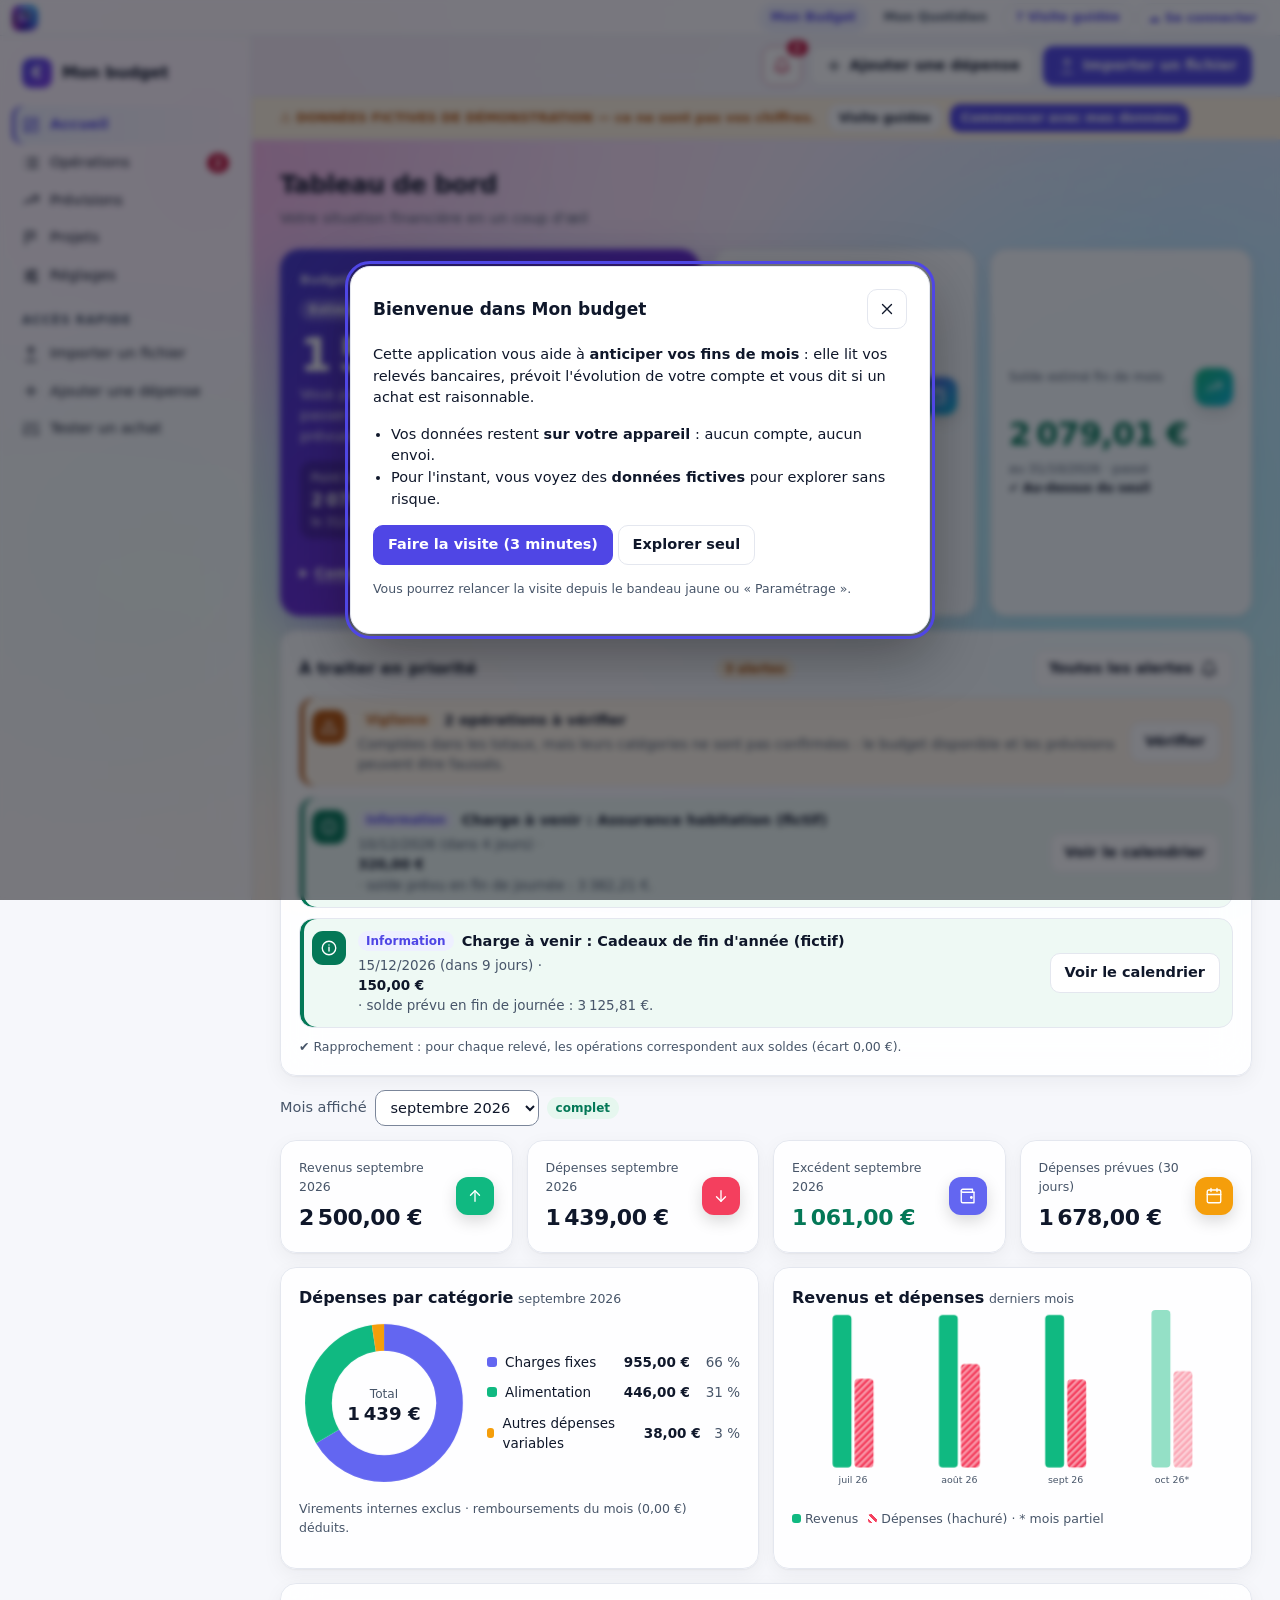
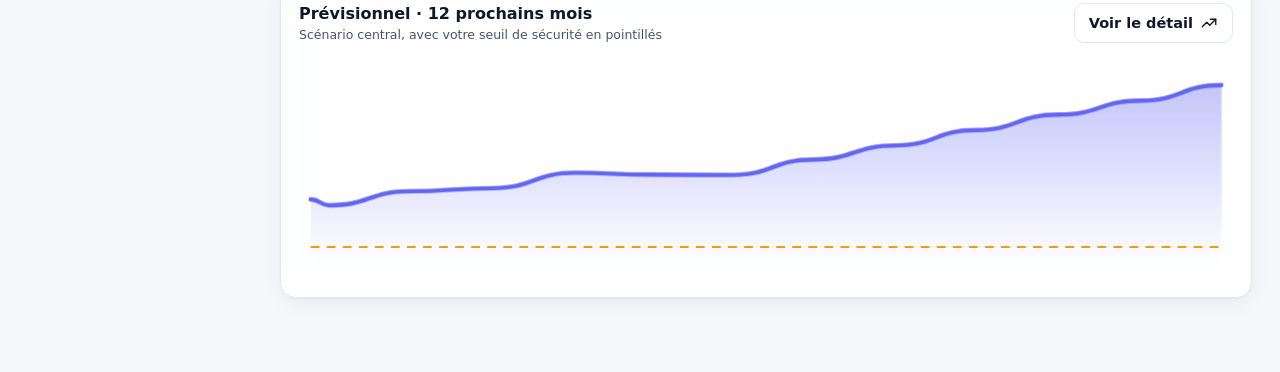
==== budget.html @ 938d56ed "Add files via upload" ====
<!doctype html>
<html lang="fr" data-espace="budget"><head><meta charset="utf-8">
<meta name="viewport" content="width=device-width, initial-scale=1, viewport-fit=cover">
<title>Mon budget</title>

<style>
:root{--bg:#f6f7fb;--surface:#fff;--surface2:#f1f3f9;--bord:#e4e7ef;--txt:#0f172a;--muted:#475569;--acc:#4f46e5;--acc2:#8b5cf6;--acc-soft:#eef0ff;--ok:#047857;--ok-soft:#e6f7ef;--warn:#b45309;--warn-soft:#fff3df;--ko:#be123c;--ko-soft:#ffecf0;--acc-s:#4f46e5;--ok-s:#047857;--warn-s:#b45309;--ko-s:#be123c;--bord-c:#7b869a;--sh:0 1px 2px rgba(15,23,42,.05),0 6px 20px rgba(15,23,42,.05)}
@media(prefers-color-scheme:dark){:root{--bg:#0a0c12;--surface:#12151d;--surface2:#1a1e29;--bord:#252a38;--txt:#e9ecf4;--muted:#8d95aa;--acc:#818cf8;--acc2:#a78bfa;--acc-soft:#1b1f3d;--ok:#34d399;--ok-soft:#0e2a21;--warn:#fbbf24;--warn-soft:#2b2210;--ko:#fb7185;--ko-soft:#2e1219;--bord-c:#7f8aa3;--sh:0 1px 2px rgba(0,0,0,.4),0 6px 20px rgba(0,0,0,.3)}}
*{box-sizing:border-box}html{color-scheme:light dark}
body{margin:0;font:14.5px/1.5 Inter,ui-sans-serif,system-ui,-apple-system,"Segoe UI",Roboto,sans-serif;background:var(--bg);color:var(--txt);font-variant-numeric:tabular-nums}
.app{display:grid;grid-template-columns:252px 1fr;min-height:100vh}.col{min-width:0}
aside{position:sticky;top:0;height:100vh;overflow:auto;background:var(--surface);border-right:1px solid var(--bord);padding:18px 12px;z-index:20}
.logo{display:flex;align-items:center;gap:10px;font-weight:700;font-size:16px;padding:4px 10px 18px;letter-spacing:-.01em}
.logo i{width:30px;height:30px;border-radius:9px;background:linear-gradient(135deg,var(--acc-s),#7c3aed);display:grid;place-items:center;color:#fff;font-style:normal;font-size:15px}
.grp{font-size:12px;text-transform:uppercase;letter-spacing:.08em;color:var(--muted);padding:16px 10px 6px;font-weight:600}
.it{display:flex;align-items:center;gap:10px;width:100%;border:0;background:transparent;color:var(--txt);padding:8px 10px;border-radius:10px;cursor:pointer;font:inherit;text-align:left}
.it:hover{background:var(--surface2)}.it.on{background:var(--acc-soft);color:var(--acc);font-weight:600}.it span{flex:1}
.pill{font-style:normal;background:var(--ko-s);color:#fff;border-radius:99px;font-size:12px;padding:1px 7px;font-weight:600}
.ic{width:18px;height:18px;flex:none}
.top{position:sticky;top:0;z-index:10;display:flex;align-items:center;gap:8px;padding:10px 28px;background:color-mix(in srgb,var(--bg) 80%,transparent);-webkit-backdrop-filter:blur(12px);backdrop-filter:blur(12px);border-bottom:1px solid var(--bord)}
.sp{flex:1}.ib.menu{display:none}
.ib{display:inline-grid;place-items:center;width:40px;height:40px;border:1px solid var(--bord);background:var(--surface);color:var(--txt);border-radius:10px;cursor:pointer}
.demo{background:var(--warn-soft);color:var(--warn);padding:7px 28px;font-weight:600;font-size:13px;border-bottom:1px solid var(--bord)}
main{max-width:1180px;margin:0 auto;padding:26px 28px 60px}
.ph{display:flex;justify-content:space-between;align-items:flex-end;gap:12px;flex-wrap:wrap;margin-bottom:20px}
.ph h1{margin:0;font-size:25px;letter-spacing:-.025em}.ph p{margin:4px 0 0;color:var(--muted)}.pa{display:flex;gap:8px;flex-wrap:wrap}
.hero{display:grid;grid-template-columns:repeat(auto-fit,minmax(250px,1fr));gap:14px;margin-bottom:14px}
.grid{display:grid;grid-template-columns:repeat(auto-fit,minmax(175px,1fr));gap:14px;margin-bottom:14px}
.carte{background:var(--surface);border:1px solid var(--bord);border-radius:16px;padding:18px;margin-bottom:14px;box-shadow:var(--sh)}
.grid>.carte,.hero>.carte{margin-bottom:0}
.carte.h1{background:linear-gradient(135deg,#4f46e5,#7c3aed);color:#fff;border:0}.carte.h1 .k{color:#ffffffcc}
.k{font-size:12.5px;color:var(--muted)}.carte>.v{font-size:22px;font-weight:650;margin-top:4px;letter-spacing:-.02em}.carte>.v.big{font-size:31px}.nw{white-space:nowrap}
.sub{font-size:12.5px;color:var(--muted);margin-top:2px}.h1 .sub{color:#ffffffe6}
.ok{color:var(--ok)}.warn{color:var(--warn)}.ko{color:var(--ko)}
.badge{display:inline-block;padding:2px 9px;border-radius:99px;font-size:12px;font-weight:600;background:var(--surface2);color:var(--muted)}
.badge.ok{background:var(--ok-soft);color:var(--ok)}.badge.warn{background:var(--warn-soft);color:var(--warn)}.badge.ko{background:var(--ko-soft);color:var(--ko)}.badge.info{background:var(--acc-soft);color:var(--acc)}
.alerte{background:var(--ko-soft);box-shadow:inset 3px 0 0 var(--ko);padding:11px 14px;border-radius:12px;margin-bottom:10px}
.alerte.o{background:var(--warn-soft);box-shadow:inset 3px 0 0 var(--warn)}.alerte.v{background:var(--ok-soft);box-shadow:inset 3px 0 0 var(--ok)}
.note{background:var(--acc-soft);border-radius:12px;padding:10px 14px;margin-bottom:14px;font-size:13.5px}
.chips{display:flex;align-items:center;gap:8px;flex-wrap:wrap;margin-bottom:14px;color:var(--muted)}.btn,button.a{white-space:nowrap}
table{width:100%;border-collapse:collapse}
th{font-size:12px;text-transform:uppercase;letter-spacing:.06em;color:var(--muted);font-weight:600;text-align:left;padding:8px 10px;border-bottom:1px solid var(--bord)}
td{padding:10px;border-bottom:1px solid var(--bord);font-size:14px}tr:last-child td{border-bottom:0}tbody tr:hover td,table tr:hover td{background:color-mix(in srgb,var(--surface2) 55%,transparent)}
td.n,th.n{text-align:right;white-space:nowrap}
.barre{height:8px;background:linear-gradient(90deg,var(--acc),var(--acc2));border-radius:99px;margin-top:4px}
input,select,textarea{padding:8px 11px;border:1px solid var(--bord-c);border-radius:10px;font:inherit;background:var(--surface);color:var(--txt)}
input:focus-visible,select:focus-visible,textarea:focus-visible{border-color:var(--acc)}
table select{padding:7px 8px;font-size:14px}textarea{width:100%;height:150px}
button.a,.btn{display:inline-flex;align-items:center;gap:7px;padding:8px 14px;min-height:40px;border-radius:10px;border:1px solid var(--bord);background:var(--surface);color:var(--txt);font:inherit;font-weight:550;cursor:pointer}
button.a,.btn.pri{background:var(--acc-s);border-color:var(--acc-s);color:#fff}button.a:hover,.btn.pri:hover{filter:brightness(1.08)}.btn:hover{background:var(--surface2)}.btn.pri:hover{background:var(--acc-s)}
button.g,button.a.g{background:var(--surface);color:var(--txt);border:1px solid var(--bord)}button.g:hover{background:var(--surface2)}
.tw{overflow-x:auto}label{font-size:13px;color:var(--muted);display:block}label input,label select{display:block;width:100%;margin-top:5px;color:var(--txt)}
summary{cursor:pointer;color:var(--acc);font-weight:550;padding:12px 0}
.ov{position:fixed;inset:0;background:rgba(10,12,20,.55);display:grid;place-items:center;z-index:50;padding:16px;-webkit-backdrop-filter:blur(3px);backdrop-filter:blur(3px)}
.dlg{background:var(--surface);border:1px solid var(--bord);border-radius:20px;width:min(580px,100%);max-height:92vh;overflow:auto;padding:22px;box-shadow:0 20px 60px rgba(0,0,0,.35)}
.dh{display:flex;justify-content:space-between;align-items:center;margin-bottom:6px}.dh b{font-size:17px}
.fg{display:grid;grid-template-columns:1fr 1fr;gap:14px;margin:14px 0}.fg .full{grid-column:1/-1}
@media(max-width:900px){.app{grid-template-columns:1fr}aside{position:fixed;left:-280px;width:270px;transition:left .2s;box-shadow:var(--sh)}aside.open{left:0}.ib.menu{display:inline-grid}.top{padding:10px 14px}main{padding:18px 14px 60px}.demo{padding:7px 14px}.fg{grid-template-columns:1fr}.carte>.v.big{font-size:26px}}
@media(max-width:520px){.grid{grid-template-columns:1fr 1fr}.hero{grid-template-columns:1fr}.carte>.v{font-size:19px}.carte{padding:14px}.lbl{display:none}.ph h1{font-size:21px}}

:root{--grid:rgba(99,102,241,.08)}@media(prefers-color-scheme:dark){:root{--grid:rgba(129,140,248,.09)}}
.bg{position:fixed;inset:0;z-index:-1;overflow:hidden;pointer-events:none}
aside{background:color-mix(in srgb,var(--surface) 72%,transparent);-webkit-backdrop-filter:blur(18px) saturate(1.5);backdrop-filter:blur(18px) saturate(1.5)}
.carte{background:color-mix(in srgb,var(--surface) 90%,transparent);-webkit-backdrop-filter:blur(16px) saturate(1.4);backdrop-filter:blur(16px) saturate(1.4)}
.carte.h1{background:linear-gradient(135deg,#4338ca,#6d28d9 60%,#a21caf);box-shadow:0 14px 40px rgba(99,102,241,.4)}
.it.on{background:linear-gradient(90deg,var(--acc-soft),transparent);box-shadow:inset 3px 0 0 var(--acc)}
.chip{flex:none;width:38px;height:38px;border-radius:12px;display:grid;place-items:center;color:#fff;font-style:normal;box-shadow:0 6px 16px rgba(0,0,0,.15)}
.kp{display:flex;justify-content:space-between;align-items:center;gap:10px}.hh{display:flex;justify-content:space-between;align-items:flex-start}
.num{font-size:22px;font-weight:650;margin-top:4px;letter-spacing:-.02em}.num.big{font-size:32px}
.cols{display:grid;grid-template-columns:1fr 1fr;gap:14px;margin-bottom:14px}.cols>.carte{margin-bottom:0}
.donutw{display:flex;align-items:center;gap:18px;flex-wrap:wrap;margin-top:8px}.leg{flex:1;min-width:170px}.leg div{display:flex;align-items:center;gap:8px;padding:5px 0;font-size:13.5px}.leg i{width:10px;height:10px;border-radius:3px}.leg b{margin-left:auto}.leg span{color:var(--muted);width:42px;text-align:right}
.tx{fill:var(--muted);font-size:12px}.dot{display:inline-block;width:9px;height:9px;border-radius:3px;margin:0 4px 0 10px}
.ph2{display:flex;justify-content:space-between;align-items:center;gap:10px;margin-bottom:8px}
.gr{overflow-x:auto}.gr svg{min-width:640px;width:100%;display:block}.sp svg{width:100%}
.lgd{display:flex;gap:16px;flex-wrap:wrap;font-size:13px;color:var(--muted);margin:6px 0}.lgd i{display:inline-block;width:18px;height:4px;border-radius:2px;margin-right:6px;vertical-align:middle}
@keyframes rise{from{opacity:0;transform:translateY(12px)}to{opacity:1;transform:none}}
#vue>*{animation:rise .45s ease both}.hero>.carte,.grid>.carte,.cols>.carte{animation:rise .55s ease both}
.hero>.carte:nth-child(2),.grid>.carte:nth-child(2){animation-delay:.07s}.hero>.carte:nth-child(3),.grid>.carte:nth-child(3){animation-delay:.14s}.grid>.carte:nth-child(4){animation-delay:.21s}
@keyframes draw{to{stroke-dashoffset:0}}.draw{stroke-dasharray:1;stroke-dashoffset:1;animation:draw 1.8s ease .15s forwards}
@keyframes grow{from{transform:scaleY(0)}}.bar{transform-box:fill-box;transform-origin:bottom;animation:grow .9s cubic-bezier(.2,.8,.2,1) both}
@keyframes fadein{from{opacity:0}}.area{animation:fadein 1.5s ease .5s both}.pt{cursor:pointer;transition:r .15s}.pt:hover{r:7}
@media(max-width:900px){.cols{grid-template-columns:1fr}}
@media(max-width:520px){.num{font-size:19px}.num.big{font-size:25px}}
@media(prefers-reduced-motion:reduce){*{animation:none!important;transition:none!important}.draw{stroke-dashoffset:0!important}}

:root{--bgbase:linear-gradient(160deg,#f8f5ff 0%,#eef6ff 46%,#fff4f9 100%);--ia:.55}
@media(prefers-color-scheme:dark){:root{--bgbase:linear-gradient(160deg,#0c0a18 0%,#070d1b 50%,#150a1d 100%);--ia:.42}}
.bg{background:var(--bgbase)}
.ir{position:absolute;will-change:transform}
.c1,.c2{width:170vmax;height:170vmax;left:50%;top:50%;margin:-85vmax 0 0 -85vmax;border-radius:50%}
.c1{background:conic-gradient(from 0deg,#ff8fd8,#8fc7ff,#9dffd6,#ffe69a,#c9a8ff,#ff8fd8);opacity:calc(var(--ia)*.62);animation:spin 150s linear infinite}
.c2{background:conic-gradient(from 90deg,#7cf0ff,#ffb3e6,#b9a4ff,#aaffcf,#ffd7a1,#7cf0ff);opacity:calc(var(--ia)*.5);animation:spin 210s linear infinite reverse;mix-blend-mode:soft-light}
.orb{border-radius:50%;opacity:var(--ia)}
.orb1{width:62vmax;height:62vmax;left:-14vmax;top:-18vmax;background:radial-gradient(closest-side,rgba(255,122,198,.75),transparent);animation:d1 46s ease-in-out infinite alternate}
.orb2{width:70vmax;height:70vmax;right:-20vmax;top:6vmax;background:radial-gradient(closest-side,rgba(110,231,255,.75),transparent);animation:d2 58s ease-in-out infinite alternate}
.orb3{width:66vmax;height:66vmax;left:22vmax;bottom:-30vmax;background:radial-gradient(closest-side,rgba(167,139,250,.8),transparent);animation:d3 52s ease-in-out infinite alternate}
.orb4{width:48vmax;height:48vmax;left:-12vmax;bottom:4vmax;background:radial-gradient(closest-side,rgba(134,255,201,.7),transparent);animation:d2 64s ease-in-out infinite alternate-reverse}
.sheen{inset:-60%;background:linear-gradient(115deg,transparent 38%,rgba(255,255,255,.5) 50%,transparent 62%);mix-blend-mode:overlay;opacity:.7;animation:sheen 28s ease-in-out infinite alternate}
@media(prefers-color-scheme:dark){.bg::after{content:'';position:absolute;inset:0;background:linear-gradient(180deg,rgba(7,9,20,.58),rgba(7,9,20,.38))}:root{--muted:#a9b1c6}.orb,.c1{mix-blend-mode:screen}.sheen{opacity:.18}}
@keyframes spin{to{transform:rotate(360deg)}}
@keyframes d1{to{transform:translate(32vmax,24vmax) scale(1.25)}}@keyframes d2{to{transform:translate(-30vmax,20vmax) scale(1.18)}}@keyframes d3{to{transform:translate(-34vmax,-18vmax) scale(1.22)}}
@keyframes sheen{from{transform:translateX(-18%)}to{transform:translateX(18%)}}
.carte{background:color-mix(in srgb,var(--surface) 88%,transparent);-webkit-backdrop-filter:blur(20px) saturate(1.6);backdrop-filter:blur(20px) saturate(1.6)}
aside{background:color-mix(in srgb,var(--surface) 86%,transparent);-webkit-backdrop-filter:blur(22px) saturate(1.6);backdrop-filter:blur(22px) saturate(1.6)}

.top{padding-top:calc(10px + env(safe-area-inset-top))}.app{min-height:100dvh}
html{-webkit-text-size-adjust:100%}button,.it,.tb{-webkit-tap-highlight-color:transparent}
#tabbar{display:none}
body.drawer::after{content:'';position:fixed;inset:0;background:rgba(5,8,20,.45);z-index:15}
@media(max-width:900px){
 #tabbar{display:flex;position:fixed;left:0;right:0;bottom:0;z-index:30;background:color-mix(in srgb,var(--surface) 84%,transparent);-webkit-backdrop-filter:blur(20px) saturate(1.6);backdrop-filter:blur(20px) saturate(1.6);border-top:1px solid var(--bord);padding:6px 4px calc(6px + env(safe-area-inset-bottom))}
 .tb{flex:1;display:flex;flex-direction:column;align-items:center;gap:2px;border:0;background:transparent;color:var(--muted);font:inherit;font-size:12px;padding:6px 2px;min-height:48px;position:relative;border-radius:12px}
 .tb.on{color:var(--acc);font-weight:650}.tb .ic{width:23px;height:23px}.tb .pill{position:absolute;top:1px;left:calc(50% + 6px)}
 main{padding-bottom:calc(100px + env(safe-area-inset-bottom))}
 .ib.menu{display:none}
 input,select,textarea{font-size:16px}
 .btn,button.a,.it{min-height:44px}
 aside{padding-top:calc(18px + env(safe-area-inset-top));padding-bottom:calc(96px + env(safe-area-inset-bottom))}
 .c2,.sheen{display:none}.orb,.c1{mix-blend-mode:normal!important}
}
@media(max-width:600px){.ov{place-items:end center;padding:0}.dlg{border-radius:22px 22px 0 0;width:100%;max-height:90vh;padding-bottom:calc(24px + env(safe-area-inset-bottom))}}

.plus{display:none}
.toast{position:fixed;left:50%;bottom:calc(92px + env(safe-area-inset-bottom));transform:translateX(-50%);background:var(--txt);color:var(--bg);padding:11px 18px;border-radius:14px;z-index:60;box-shadow:0 12px 40px rgba(0,0,0,.35);animation:rise .3s ease both;max-width:90vw;font-size:14px;font-weight:550}
@keyframes tileIn{from{opacity:0;transform:translateY(24px) scale(.9)}to{opacity:1;transform:none}}
.bell{position:relative;color:var(--muted)}.bell.has{color:var(--ko);border-color:color-mix(in srgb,var(--ko) 45%,var(--bord));animation:ring 2.6s ease-in-out infinite}
.bell .pill{position:absolute;top:-7px;right:-7px;min-width:19px;text-align:center}
@keyframes ring{0%,100%{box-shadow:0 0 0 0 color-mix(in srgb,var(--ko) 38%,transparent)}50%{box-shadow:0 0 0 7px transparent}}
.lbs{display:none}
@media(max-width:900px){
 aside{display:none}
 .plus{display:flex;flex-direction:column;align-items:flex-end;gap:8px;position:fixed;right:12px;bottom:calc(84px + env(safe-area-inset-bottom));z-index:25;pointer-events:none;visibility:hidden;transition:visibility 0s linear .3s}
 .plus.open{pointer-events:auto;visibility:visible;transition-delay:0s}
 .tile{position:relative;display:inline-flex;align-items:center;gap:10px;padding:6px 16px 6px 6px;border:1px solid var(--bord);border-radius:14px;background:color-mix(in srgb,var(--surface) 94%,transparent);-webkit-backdrop-filter:blur(16px);backdrop-filter:blur(16px);color:var(--txt);font:inherit;font-weight:600;font-size:14px;white-space:nowrap;cursor:pointer;box-shadow:0 8px 24px rgba(0,0,0,.22);opacity:0;transform-origin:bottom right}
 .plus.open .tile{animation:tileIn .45s cubic-bezier(.2,.85,.2,1) var(--d,0ms) both}
 .tile .chip{width:30px;height:30px;border-radius:10px;box-shadow:none}.tile .ic{width:16px;height:16px}
 .tile.on{border-color:var(--acc);box-shadow:0 0 0 2px color-mix(in srgb,var(--acc) 30%,transparent),0 8px 24px rgba(0,0,0,.22)}
 .tile .pill{position:static;margin-left:2px}
 .tw table{min-width:640px}td{vertical-align:top}
}
@media(max-width:520px){.lbs{display:inline}}
@media(prefers-reduced-motion:reduce){.tile{opacity:1!important;transform:none!important}.bell.has{animation:none}}

.only-mob{display:none}.rc{border:1px solid var(--bord);border-radius:14px;padding:12px;background:var(--surface)}.rc.best{border-color:var(--ok);box-shadow:0 0 0 2px color-mix(in srgb,var(--ok) 22%,transparent)}
.rh,.rl{display:flex;justify-content:space-between;align-items:center;gap:8px}.rh{margin-bottom:6px}.rl{padding:3px 0;font-size:14px}.rl span{color:var(--muted)}.rc .k{margin-top:6px}
@media(max-width:900px){.only-desk{display:none}.only-mob{display:grid;gap:10px}}

.sim-res{display:grid;gap:12px}.sim-res>.carte,.sim-res>.alerte{margin:0}
.rec{border-radius:20px;padding:18px;border:1.5px solid var(--ok);background:linear-gradient(160deg,color-mix(in srgb,var(--ok) 15%,var(--surface)),color-mix(in srgb,var(--surface) 92%,transparent));box-shadow:0 10px 36px color-mix(in srgb,var(--ok) 22%,transparent)}
.rec.r-warn{border-color:var(--warn);background:linear-gradient(160deg,color-mix(in srgb,var(--warn) 15%,var(--surface)),color-mix(in srgb,var(--surface) 92%,transparent));box-shadow:0 10px 36px color-mix(in srgb,var(--warn) 22%,transparent)}
.rec.r-ko{border-color:var(--ko);background:linear-gradient(160deg,color-mix(in srgb,var(--ko) 14%,var(--surface)),color-mix(in srgb,var(--surface) 92%,transparent));box-shadow:0 10px 36px color-mix(in srgb,var(--ko) 22%,transparent)}
.rec-top{display:flex;gap:8px;flex-wrap:wrap;margin-bottom:8px}.rec-top .badge{font-size:13px;padding:4px 12px}
.rec-date{font-size:22px;font-weight:700;letter-spacing:-.02em}.rec-lab{font-size:12.5px;color:var(--muted)}
.rec-val{font-size:40px;font-weight:750;letter-spacing:-.03em;line-height:1.1;margin:8px 0 2px}
.marge{display:inline-block;margin-top:10px;padding:6px 12px;border-radius:12px;font-weight:650;font-size:13.5px}.marge.ok{background:var(--ok-soft);color:var(--ok)}.marge.warn{background:var(--warn-soft);color:var(--warn)}.marge.ko{background:var(--ko-soft);color:var(--ko)}
.why{margin:12px 0 4px;font-size:14px;line-height:1.5}
.sec{margin-top:12px;padding-top:10px;border-top:1px dashed var(--bord);display:flex;justify-content:space-between;gap:8px;color:var(--muted);font-size:13px}.sec b{color:var(--txt);font-weight:600}
.alts-t{font-size:12px;text-transform:uppercase;letter-spacing:.08em;color:var(--muted);font-weight:650;margin:6px 2px -4px}
.alts{display:grid;grid-template-columns:repeat(auto-fit,minmax(145px,1fr));gap:10px}
.alt{text-align:left;border:1px solid var(--bord);border-left-width:4px;border-radius:14px;padding:11px 12px;background:color-mix(in srgb,var(--surface) 92%,transparent);color:var(--txt);font:inherit;cursor:pointer}
.alt.ok{border-left-color:var(--ok)}.alt.warn{border-left-color:var(--warn)}.alt.ko{border-left-color:var(--ko);background:color-mix(in srgb,var(--ko-soft) 55%,var(--surface))}.alt.eq{border-style:dashed;border-left-style:solid;border-left-color:var(--ok)}
.alt-d{font-weight:700}.alt-l{font-size:11.5px;color:var(--muted);margin-top:4px}.alt-v{font-size:20px;font-weight:700;margin:4px 0 8px;letter-spacing:-.02em}
details.det summary{cursor:pointer;color:var(--acc);font-weight:650;font-size:15px}details.det[open] summary{margin-bottom:8px}
.dg{padding:10px 0;border-bottom:1px solid var(--bord)}.dgh{display:flex;justify-content:space-between;gap:8px;font-weight:600}.dg ul{list-style:none;margin:6px 0 0;padding:0}
.dg li{display:flex;justify-content:space-between;gap:8px;font-size:13.5px;padding:2px 0;color:var(--muted)}.dg li b{color:var(--txt);font-weight:550}.dg .k{font-weight:400}

.top3{display:grid;grid-template-columns:1.6fr 1fr 1fr;gap:14px;margin-bottom:14px}.top3>.carte{margin-bottom:0;display:flex;flex-direction:column;justify-content:center}.top3>*{animation:rise .5s ease both}.top3>*:nth-child(2){animation-delay:.07s}.top3>*:nth-child(3){animation-delay:.14s}
.bdg{border-radius:20px;padding:20px;color:#fff;background:linear-gradient(135deg,#4338ca,#6d28d9 60%,#a21caf);box-shadow:0 14px 40px rgba(99,102,241,.4)}
.bdg.r-warn{background:linear-gradient(135deg,#92400e,#b45309 60%,#c2410c);box-shadow:0 14px 40px rgba(217,119,6,.4)}
.bdg.r-ko{background:linear-gradient(135deg,#9f1239,#be123c 60%,#e11d48);box-shadow:0 14px 40px rgba(225,29,72,.4)}
.bdg-top{display:flex;gap:8px;align-items:center;flex-wrap:wrap}.bdg .k{color:#ffffffcc;font-weight:600;margin-right:auto}.bdg .badge{background:rgba(255,255,255,.22);color:#fff}
.bdg-val{font-size:46px;font-weight:780;letter-spacing:-.03em;line-height:1.05;margin:10px 0 4px}.bdg-sub{opacity:.96;font-size:14.5px;line-height:1.45}
.bdg-eq{display:grid;grid-template-columns:1fr 1fr;gap:10px;margin-top:14px}.bdg-eq>span{display:flex;flex-direction:column;background:rgba(0,0,0,.2);border-radius:12px;padding:8px 11px;font-size:12px}.bdg-eq b{font-size:17px;margin-top:1px}.bdg-eq i{font-style:normal;opacity:.95}
.bdg summary{cursor:pointer;margin-top:12px;font-weight:650;font-size:14px;color:#fff;text-decoration:underline;text-underline-offset:3px}.bdg details .k{color:#ffffffd9;font-weight:400;margin:8px 0 0;font-size:13px}
.al{display:flex;gap:12px;align-items:flex-start;padding:12px;border-radius:14px;margin-bottom:10px;border:1px solid var(--bord);background:color-mix(in srgb,var(--surface) 88%,transparent)}
.al-crit{box-shadow:inset 4px 0 0 var(--ko);background:color-mix(in srgb,var(--ko-soft) 70%,var(--surface))}.al-warn{box-shadow:inset 4px 0 0 var(--warn);background:color-mix(in srgb,var(--warn-soft) 70%,var(--surface))}.al-info{box-shadow:inset 4px 0 0 var(--ok);background:color-mix(in srgb,var(--ok-soft) 70%,var(--surface))}
.al-ic{flex:none;width:34px;height:34px;border-radius:11px;display:grid;place-items:center;font-style:normal;color:#fff;background:var(--warn-s)}.al-crit .al-ic{background:var(--ko-s)}.al-info .al-ic{background:var(--ok-s)}
.al-b{flex:1;min-width:0}.al-b b{display:block}.al-b p{margin:2px 0 0;font-size:13.5px;color:var(--muted)}.al .btn{align-self:center;flex:none}
.det2>summary{cursor:pointer;color:var(--acc);font-weight:650;margin:2px 0 10px}
@media(max-width:900px){.top3{grid-template-columns:1fr 1fr}.bdg{grid-column:1/-1}.top3 .num.big{font-size:23px}}
@media(max-width:600px){.al{flex-wrap:wrap}.al .btn{width:100%;justify-content:center}.bdg-val{font-size:40px}}

.crumb,.subnav{display:none}
@media(max-width:900px){
 .crumb{display:block;font-size:12px;text-transform:uppercase;letter-spacing:.08em;color:var(--muted);font-weight:650;margin:0 0 6px}
 .subnav{display:flex;gap:8px;overflow-x:auto;margin:-4px -14px 16px;padding:2px 14px 6px;scrollbar-width:none;-webkit-overflow-scrolling:touch}.subnav::-webkit-scrollbar{display:none}
 .sn{flex:none;display:inline-flex;align-items:center;gap:6px;min-height:44px;padding:8px 14px;border:1px solid var(--bord);border-radius:99px;background:color-mix(in srgb,var(--surface) 92%,transparent);color:var(--txt);font:inherit;font-size:13.5px;font-weight:550;white-space:nowrap;cursor:pointer}
 .sn.on{background:var(--acc-s);border-color:var(--acc-s);color:#fff;font-weight:650}.sn .pill{position:static}
}

:focus-visible{outline:3px solid var(--acc);outline-offset:2px}
.bdg :focus-visible,.carte.h1 :focus-visible{outline-color:#fff}
input:focus-visible,select:focus-visible,textarea:focus-visible{outline-offset:1px}
h1[tabindex="-1"]:focus,main:focus{outline:none}
label.btn:focus-within{outline:3px solid var(--acc);outline-offset:2px}
.vh{position:absolute!important;width:1px;height:1px;margin:-1px;padding:0;overflow:hidden;clip:rect(0 0 0 0);white-space:nowrap;border:0}
.skip{position:absolute;left:-9999px;top:8px;z-index:100;background:var(--acc-s);color:#fff;padding:10px 16px;border-radius:10px;font-weight:650;text-decoration:none}.skip:focus{left:12px}
input[type=checkbox]{width:24px;height:24px;margin:10px;accent-color:var(--acc-s);vertical-align:middle}
[aria-invalid=true]{border-color:var(--ko)!important}
.err{color:var(--ko);font-weight:650}.err:not(:empty)::before{content:'⚠ '}
.alerte::before{content:'⛔ ';font-weight:700}.alerte.o::before{content:'⚠ '}.alerte.v::before{content:'✔ '}
.lvl{display:inline-block;margin-right:8px;padding:1px 8px;border-radius:99px;font-size:12px;font-weight:700;background:var(--ko-soft);color:var(--ko);vertical-align:1px}.al-warn .lvl{background:var(--warn-soft);color:var(--warn)}
.carte>b:first-child,.carte>.ph2 b{font-size:16px;font-weight:650}
.lgd i{height:0!important;background:none!important;border-top:4px solid}
.dot.hatch{background:repeating-linear-gradient(45deg,#f43f5e 0 3px,#ffffff80 3px 6px)}
@media(max-width:900px){.tb.on::before{content:'';position:absolute;top:-6px;left:50%;width:28px;height:3px;margin-left:-14px;border-radius:0 0 3px 3px;background:var(--acc)}
 .ib{width:44px;height:44px}select,input:not([type=checkbox]),textarea{min-height:44px}table select{font-size:16px;padding:10px 8px}}

.crumb,.alts-t{color:color-mix(in srgb,var(--txt) 80%,var(--bg))}

@media(max-width:900px){.top3 .chip{width:32px;height:32px;border-radius:10px}.top3 .sub{line-height:1.3}.top3 .k{line-height:1.3}.top3{gap:12px}.top3 .carte{padding:12px 14px}}

.st{font-weight:600;font-size:12px;white-space:nowrap;color:var(--txt)}

/* ---------- calendrier ---------- */
.cal-nav{display:flex;align-items:center;gap:8px;margin-bottom:12px}.cal-nav select{flex:1;min-width:0;margin:0;text-transform:capitalize;font-weight:650}.cal-nav .btn{min-width:44px;justify-content:center;padding:8px 12px}.cal-nav .btn:disabled{opacity:.4;cursor:default}
.cal-sum{display:grid;grid-template-columns:repeat(4,1fr);gap:10px;margin-bottom:14px}.cal-sum .carte{margin:0;padding:12px 14px}.cal-sum .k{font-size:12.5px}.cal-sum .v{font-size:19px;font-weight:700;letter-spacing:-.02em;font-variant-numeric:tabular-nums}
.cal .pos{color:var(--ok)}.cal .neg{color:var(--ko)}
.cal-g{display:grid;grid-template-columns:repeat(7,minmax(0,1fr));gap:4px}.cal-h{font-size:11.5px;text-align:center;color:var(--muted);font-weight:650;padding:2px 0}
.cc{position:relative;display:flex;flex-direction:column;align-items:center;gap:4px;min-height:62px;padding:6px 2px 10px;border:1px solid var(--bord);border-radius:12px;background:var(--surface);color:var(--txt);font:inherit;text-align:center;cursor:pointer;min-width:0}
.cc:hover{background:var(--surface2)}.cc.sel{border-color:var(--acc);box-shadow:0 0 0 2px var(--acc)}
.cc.off{background:transparent;border-style:dashed;opacity:.45;cursor:default}.cc.off:hover{background:transparent}
.cc .cn{font-size:13px;font-weight:600;line-height:1.4;min-width:22px;border-radius:99px}.cc.auj .cn{background:var(--acc);color:#fff}
.cc .dts{display:flex;gap:3px;flex-wrap:wrap;justify-content:center;min-height:8px}
.dt{display:inline-block;width:8px;height:8px;border-radius:50%}.dt.rev{background:var(--ok)}.dt.dep{background:var(--ko)}.dt.ech{background:var(--acc2);border-radius:2px;transform:rotate(45deg)}.dt.est{border:1.5px dashed var(--muted);width:7px;height:7px}
.cc .nt{display:none;font-size:11px;font-weight:650;font-variant-numeric:tabular-nums}
.cc.sous::after{content:'';position:absolute;left:8px;right:8px;bottom:4px;height:3px;border-radius:3px;background:var(--ko)}
@media(min-width:700px){.cc{min-height:82px}.cc .nt{display:block}}
.cal-lg{display:flex;flex-wrap:wrap;gap:6px 16px;font-size:12.5px;color:var(--muted);margin:10px 2px 2px}.cal-lg span{display:inline-flex;align-items:center;gap:6px}
.cal-lg .bar{display:inline-block;width:14px;height:3px;border-radius:3px;background:var(--ko)}
.op{display:grid;grid-template-columns:36px minmax(0,1fr) auto;gap:10px;align-items:center;width:100%;margin-top:8px;padding:10px 12px;border:1px solid var(--bord);border-radius:14px;background:var(--surface);color:var(--txt);font:inherit;text-align:left;cursor:pointer}
.op:hover{background:var(--surface2)}.op.on{border-color:var(--acc);box-shadow:0 0 0 1px var(--acc)}.op.est{border-style:dashed}
.op .oi{width:36px;height:36px;border-radius:10px;display:grid;place-items:center}.op.rev .oi{background:var(--ok-soft);color:var(--ok)}.op.dep .oi{background:var(--ko-soft);color:var(--ko)}.op.ech .oi{background:var(--acc-soft);color:var(--acc)}.op.est .oi{background:var(--surface2);color:var(--muted)}
.op-l{min-width:0}.op-l b{display:block;overflow-wrap:anywhere;font-weight:600}.op .os{display:block;font-size:12px;color:var(--muted)}.op .os.neg{color:var(--ko)}.op .om{text-align:right}.op .oa{display:block;font-weight:700;font-variant-numeric:tabular-nums}
.opd{margin:4px 0 0;padding:12px 14px;border-radius:14px;background:var(--surface2);font-size:13.5px}.opd dl{display:grid;grid-template-columns:auto 1fr;gap:6px 14px;margin:0}.opd dt{color:var(--muted)}.opd dd{margin:0;text-align:right;font-variant-numeric:tabular-nums}
.cal-jh{display:flex;justify-content:space-between;align-items:flex-start;gap:10px;flex-wrap:wrap}.cal-jh b{text-transform:capitalize}
.cal .lk{background:none;border:0;padding:0;color:var(--acc);font:inherit;text-align:left;cursor:pointer;text-decoration:underline}
.cal .chk{display:flex;align-items:center;gap:8px;margin:6px 0 10px}.cal .chk input{width:auto;margin:0}

/* ---------- paramétrage ---------- */
body.fx-off .bg{display:none}body.fx-low .bg *,body.fx-low .bg::after{animation:none!important}
.pa{margin-bottom:14px}.pa-h{font-size:17px;margin:0 0 2px;letter-spacing:-.01em}
.pr{display:grid;grid-template-columns:minmax(0,1.1fr) minmax(0,1fr);gap:8px 22px;padding:14px 0;border-top:1px solid var(--bord)}.pa>.k+.pr{margin-top:10px}
.pr-t p{margin:3px 0 0}.pr-t label{color:var(--txt);display:inline}.pr-c input,.pr-c select{max-width:280px}.pr-c .k{margin-top:6px}
.pr-c input[type=number],.pr-c input[type=date]{display:inline-block;width:auto;min-width:130px;margin:0 6px 0 0}.pr-c select{display:inline-block;width:auto;margin:0}
.pr-c .fg label input,.pr-c .fg label select{display:block;width:100%}
.pa .lk{background:none;border:0;padding:0;color:var(--acc);font:inherit;text-align:left;cursor:pointer;text-decoration:underline}
.pa .chk{display:flex;align-items:center;gap:8px;margin:0;color:var(--txt)}.pa .chk input{width:auto;margin:0}
.rv{border:1px solid var(--bord);border-radius:14px;padding:12px 14px;margin-top:10px;background:var(--surface)}.rv-h{display:flex;justify-content:space-between;align-items:center;gap:10px}
.fg3{display:grid;grid-template-columns:repeat(3,minmax(0,1fr));gap:12px;margin:10px 0 6px}
.clst{list-style:none;margin:0 0 10px;padding:0;display:grid;gap:8px}.clst li{display:flex;justify-content:space-between;align-items:center;gap:10px;padding:8px 12px;border:1px solid var(--bord);border-radius:12px}
@media(max-width:700px){.pr{grid-template-columns:1fr}.fg3{grid-template-columns:1fr}.pr-c input,.pr-c select{max-width:none}}

/* ---------- import CSV / Excel ---------- */
.ck{display:flex;align-items:center;gap:8px;color:var(--txt);margin:0}.ck input{width:auto;margin:0}
.imm th,.imm td{white-space:nowrap;max-width:190px;overflow:hidden;text-overflow:ellipsis;vertical-align:middle}.imm select{width:100%;min-width:120px;margin:0}.imm tr.h td{font-weight:650;background:var(--surface2)}
.imf td,.imf th{vertical-align:middle}.imf select{max-width:210px;margin:0}.imf tr.off td{opacity:.55}.imf td:nth-child(3){min-width:160px}
.ibar{display:flex;flex-wrap:wrap;gap:10px 16px;align-items:center;margin:10px 0}

/* ---------- alertes ---------- */
.al-act{display:flex;flex-wrap:wrap;gap:8px;margin-top:10px}.al-act .btn,.al-act .a{min-height:36px;padding:6px 12px}
.al-info .lvl{background:var(--acc-soft);color:var(--acc)}.al-b p b{color:var(--txt)}

/* ---------- visite guidée ---------- */
#visite{position:fixed;left:50%;bottom:20px;transform:translateX(-50%);width:min(440px,calc(100% - 24px));z-index:45;background:var(--surface);border:1px solid var(--bord);border-radius:18px;padding:16px 18px;box-shadow:0 20px 60px rgba(0,0,0,.35)}
#visite p{margin:6px 0 4px}.vh2{display:flex;justify-content:space-between;align-items:center;gap:8px}.vp{display:flex;gap:5px;margin:8px 0 10px}.vp i{width:8px;height:8px;border-radius:50%;background:var(--bord)}.vp i.on{background:var(--acc)}
.vb{display:flex;gap:8px;flex-wrap:wrap}body.visite main{padding-bottom:260px}
.demo button{min-height:28px;padding:2px 10px;margin-left:8px;font-size:12.5px}
@media(max-width:900px){#visite{bottom:calc(84px + env(safe-area-inset-bottom))}}

/* ---------- navigation par sections ---------- */
.subnav{display:flex;gap:8px;overflow-x:auto;margin:0 0 18px;padding:2px 0 6px;scrollbar-width:none;-webkit-overflow-scrolling:touch}.subnav::-webkit-scrollbar{display:none}
.sn{flex:none;display:inline-flex;align-items:center;gap:6px;min-height:40px;padding:8px 14px;border:1px solid var(--bord);border-radius:99px;background:color-mix(in srgb,var(--surface) 92%,transparent);color:var(--txt);font:inherit;font-size:13.5px;font-weight:550;white-space:nowrap;cursor:pointer}
.sn:hover{background:var(--surface2)}.sn.on{background:var(--acc-s);border-color:var(--acc-s);color:#fff;font-weight:650}.sn .pill{position:static}
@media(max-width:900px){.subnav{margin:-4px -14px 16px;padding:2px 14px 6px}.sn{min-height:44px}}
</style><link rel="icon" href="icone.png"><link rel="apple-touch-icon" href="icone.png">
<script src="maison.js" defer></script>
</head><body>
<div class="bg"><i class="ir c1"></i><i class="ir c2"></i><i class="ir orb orb1"></i><i class="ir orb orb2"></i><i class="ir orb orb3"></i><i class="ir orb orb4"></i><i class="ir sheen"></i></div>
<a class="skip" href="#vue">Aller au contenu</a><div id="live" class="vh" role="status" aria-live="polite"></div>
<div class="app"><aside id="side"><div class="logo"><i>€</i>Mon budget</div><nav id="nav" aria-label="Menu principal"></nav></aside>
<div class="col"><div class="top"><button class="ib menu" onclick="document.getElementById('side').classList.toggle('open')" aria-label="Menu" id="mb"></button><div class="sp"></div><div id="qa" style="display:flex;gap:8px"></div></div>
<div class="demo" id="bandeau"></div><main id="vue" tabindex="-1"></main></div></div>
<nav id="tabbar" aria-label="Navigation mobile"></nav>
<div id="plus" class="plus"></div>
<div id="modal"></div><input type="file" id="fi" accept=".json,.csv,.tsv,.txt,.xlsx,.pdf" hidden onchange="onglet='imp';importerAuto(this.files[0]);this.value=''">
<script>
// Moteur de calcul financier : déterministe, sans dépendance, montants en CENTIMES (entiers).
// Convention : montant signé, entrée > 0, sortie < 0.

const enCentimes = (euros) => Math.round(Number(euros) * 100);
const enEuros = (c) => (c / 100).toLocaleString('fr-FR', { style: 'currency', currency: 'EUR' });

const jour = (iso) => new Date(iso + 'T00:00:00Z');
const iso = (d) => d.toISOString().slice(0, 10);
const ajouterJours = (s, n) => { const d = jour(s); d.setUTCDate(d.getUTCDate() + n); return iso(d); };
const mois = (s) => s.slice(0, 7);

// type : 'revenu' | 'depense' | 'virement_interne' | 'remboursement'
// Totaux d'un mois. Entrées = revenus ; sorties = dépenses - remboursements (net).
// Les virements internes sont exclus (jamais de double comptage).
function totauxMois(txs, m) {
  let revenus = 0, depenses = 0, remboursements = 0, internes = 0;
  for (const t of txs) {
    if (mois(t.date) !== m) continue;
    if (t.type === 'virement_interne') internes += 1;
    else if (t.type === 'remboursement') remboursements += t.amountCents;
    else if (t.type === 'revenu') revenus += t.amountCents;
    else if (t.type === 'depense') depenses += -t.amountCents;
  }
  const entrees = revenus;
  const sorties = depenses - remboursements;
  return { entrees, sorties, excedent: entrees - sorties, remboursements, virementsInternesIgnores: internes };
}

// Répartition par catégorie : chaque transaction compte une seule fois.
function repartition(txs, m) {
  const r = {};
  for (const t of txs) {
    if (mois(t.date) !== m || t.type !== 'depense') continue;
    r[t.category] = (r[t.category] ?? 0) + -t.amountCents;
  }
  return r;
}

// Rapprochement d'UN compte sur une période couverte : somme de TOUS les flux
// (virements internes inclus) = solde de clôture - solde d'ouverture.
function rapprocher({ ouverture, cloture, txs, complet = true }) {
  const flux = txs.reduce((s, t) => s + t.amountCents, 0);
  const variation = cloture - ouverture;
  const ecart = variation - flux;
  const alertes = [];
  if (ecart !== 0) alertes.push(`Écart de rapprochement de ${enEuros(ecart)} : transaction manquante ou solde erroné.`);
  if (!complet) alertes.push('Mois partiellement importé : les totaux ne sont pas ceux du mois complet.');
  return { flux, variation, ecart, ok: ecart === 0 && complet, alertes };
}

const normaliser = (l) => l.toUpperCase().replace(/\s+/g, ' ').trim();
const cle = (t) => `${t.account}|${t.date}|${t.amountCents}|${normaliser(t.label)}`;

// Doublons entre relevés qui se chevauchent. Deux achats identiques le même jour
// dans un même fichier sont conservés ; seule la partie déjà connue est écartée.
function dedoublonner(existantes, entrantes) {
  const connu = new Map();
  for (const t of existantes) connu.set(cle(t), (connu.get(cle(t)) ?? 0) + 1);
  const aImporter = [], doublons = [];
  for (const t of entrantes) {
    const k = cle(t);
    if ((connu.get(k) ?? 0) > 0) { connu.set(k, connu.get(k) - 1); doublons.push(t); }
    else aImporter.push(t);
  }
  return { aImporter, doublons };
}

// Alimentation : budget mensuel moins déjà dépensé, réparti sur les jours restants.
function evenementsAlimentation({ budgetCents, depenseCents, depuis, finMois }) {
  const reste = Math.max(0, budgetCents - depenseCents);
  const jours = Math.round((jour(finMois) - jour(depuis)) / 864e5) + 1;
  const base = Math.floor(reste / jours);
  const ev = [];
  for (let i = 0; i < jours; i++) {
    const montant = i === jours - 1 ? reste - base * (jours - 1) : base;
    if (montant > 0) ev.push({ id: `alim-${i}`, date: ajouterJours(depuis, i), amountCents: -montant, label: 'Alimentation (estimée)', status: 'prevu' });
  }
  return ev;
}

// Prévision jour par jour. Seuls les événements 'prevu' sont appliqués :
// ceux déjà 'paye' sont déjà dans le solde de départ (pas de double déduction).
function prevoir({ soldeDepart, debut, fin, evenements, seuil = 0 }) {
  const jours = [];
  let solde = soldeDepart;
  for (let d = debut; d <= fin; d = ajouterJours(d, 1)) {
    const du = evenements.filter((e) => e.date === d && e.status === 'prevu');
    solde += du.reduce((s, e) => s + e.amountCents, 0);
    jours.push({ date: d, solde, evenements: du });
  }
  const bas = jours.reduce((m, j) => (j.solde < m.solde ? j : m), jours[0]);
  return {
    jours, soldeFin: solde, pointBas: bas.solde, datePointBas: bas.date,
    joursSousSeuil: jours.filter((j) => j.solde < seuil).map((j) => j.date),
    manquePourSeuil: Math.max(0, seuil - bas.solde),
  };
}

// Simulation : ne modifie jamais les données d'entrée (copie).
function simulerAchat(entree, achat) {
  const evenements = [...entree.evenements, ...achat.echeances.map((e, i) => ({
    id: `sim-${i}`, date: e.date, amountCents: -Math.abs(e.amountCents), label: achat.nom, status: 'prevu' }))];
  const avant = prevoir(entree);
  const apres = prevoir({ ...entree, evenements });
  const marge = apres.pointBas - (entree.seuil ?? 0);
  const proches = entree.evenements.filter((e) => e.status === 'prevu' && achat.echeances.some(
    (x) => Math.abs((jour(e.date) - jour(x.date)) / 864e5) <= 7));
  return {
    soldeFinAvant: avant.soldeFin, soldeFinApres: apres.soldeFin,
    pointBasAvant: avant.pointBas, pointBasApres: apres.pointBas, datePointBas: apres.datePointBas,
    marge, risque: marge < 0 ? 'rouge' : marge < (entree.seuil ?? 0) * (entree.margeFaible ?? 0.25) ? 'orange' : 'vert',
    depensesProches: proches, joursSousSeuil: apres.joursSousSeuil,
    joursAvant: avant.jours, joursApres: apres.jours,
  };
}

function comparerDates(entree, nom, montantCents, dates, echeancesDe = (date) => [{ date, amountCents: montantCents }]) {
  const options = dates.map((date) => ({ date, ...simulerAchat(entree, { nom, echeances: echeancesDe(date) }) }));
  const viables = options.filter((o) => o.marge >= 0).sort((a, b) => b.pointBasApres - a.pointBasApres || a.date.localeCompare(b.date));
  return { options, meilleure: viables[0]?.date ?? null };
}

// Lecture du texte d'un relevé PDF Caisse d'Epargne (texte déjà extrait du PDF, mise en page conservée).
// Ne décide rien en silence : produit des SUGGESTIONS marquées "a_valider" et des CONTRÔLES chiffrés.


const MONTANT = '([+-])\\s*(\\d[\\d\\s\\u00a0\\u202f]*,\\d{2})';
const LIGNE = new RegExp(`^\\s*(\\d{2}/\\d{2}/\\d{4})\\s+(\\d{2}/\\d{2}/\\d{4})\\s+(.*?)\\s+${MONTANT}\\s*$`);
const SOLDE = new RegExp(`SOLDE\\s+(?:CREDITEUR|DEBITEUR)\\s+AU\\s+(\\d{2}/\\d{2}/\\d{4})\\s+${MONTANT}`, 'i');

const aCentimes = (signe, txt) => (signe === '-' ? -1 : 1) * parseInt(txt.replace(/[\s\u00a0\u202f]/g, '').replace(',', ''), 10);
const aIso = (d) => `${d.slice(6)}-${d.slice(3, 5)}-${d.slice(0, 2)}`;

// "FACT 300326" = date réelle de l'achat (jjmmaa) ; la ligne est datée du jour du prélèvement différé.
function dateAchat(libelle) {
  const m = libelle.match(/FACT\s+(\d{2})(\d{2})(\d{2})/);
  return m ? `20${m[3]}-${m[2]}-${m[1]}` : null;
}

function suggerer(t) {
  const L = t.libelle.toUpperCase();
  if (t.section === 'PAIEMENTS DIFFERES' && t.cents > 0) return { type: 'remboursement', confiance: 'moyenne' };
  if (t.section === 'FRAIS BANCAIRES') return { type: t.cents > 0 ? 'remboursement' : 'depense', categorie: 'Charges fixes', confiance: 'haute' };
  if (t.section === 'OPERATION DE DEPOT') return { type: 'revenu', categorie: 'Opérations à valider', confiance: 'faible' };
  if (/VIR(EMENT)?\s.*(VERS|EPARGNE)/.test(L) || /VIREMENT VERS/.test(L)) return { type: 'virement_interne', confiance: 'faible' };
  if (/^ECH PRET|^PRLV/.test(L)) return { type: 'depense', categorie: 'Charges fixes', recurrent: 'a_confirmer', confiance: 'moyenne' };
  if (/INTERESSEMENT|PARTICIPATION/.test(L)) return { type: 'revenu', categorie: 'Autres revenus', recurrent: 'non', confiance: 'moyenne' };
  if (t.cents > 0) return { type: 'revenu', confiance: 'faible' };
  return { type: 'depense', confiance: 'faible' };
}

function lireReleve(texte, { compte = 'principal' } = {}) {
  const lignes = texte.split(/\r?\n/);
  const soldes = lignes.map((l) => l.match(SOLDE)).filter(Boolean);
  const ouverture = soldes.length ? aCentimes(soldes[0][2], soldes[0][3]) : null;
  const cloture = soldes.length > 1 ? aCentimes(soldes.at(-1)[2], soldes.at(-1)[3]) : null;

  const transactions = [], controles = [], attendus = { frais: null, cartes: [] };
  let section = null, carte = null, dernier = null;
  const SECTIONS = ['OPERATION DE DEPOT', 'VIREMENTS RECUS', 'FRAIS BANCAIRES', 'PAIEMENTS DIFFERES', 'PRELEVEMENTS'];

  for (const l of lignes) {
    const s = l.trim();
    const h = SECTIONS.find((x) => s.startsWith(x));
    if (h) {
      section = h; carte = null; dernier = null;
      const f = s.match(/TOTAL DE\s+-\s*([\d\s,]+)\s*€/);
      if (f) attendus.frais = aCentimes('-', f[1]);
      const c = s.match(/carte bancaire N°\s*(\d{4})/i);
      if (c) { carte = { fin: c[1], attendu: null, somme: 0 }; attendus.cartes.push(carte); }
      continue;
    }
    const pre = s.match(/montant pr[ée]lev[ée].*?:\s*([\d\s\u00a0\u202f]+,\d{2})\s*€/i);
    if (pre && carte) { carte.attendu = aCentimes('-', pre[1]); continue; }
    const m = l.match(LIGNE);
    if (m) {
      const t = { id: `${compte}-${transactions.length}`, account: compte, date: aIso(m[1]), dateValeur: aIso(m[2]),
        label: m[3].trim(), libelle: m[3].trim(), amountCents: aCentimes(m[4], m[5]), cents: aCentimes(m[4], m[5]),
        section, carte: carte?.fin ?? null, dateAchat: dateAchat(m[3]), detail: [] };
      if (carte) carte.somme += t.amountCents;
      Object.assign(t, { suggestion: suggerer(t), statut: 'a_valider' });
      delete t.cents; delete t.libelle;
      transactions.push(t); dernier = t;
    } else if (dernier && s.startsWith('-Réf') === false && s && !SOLDE.test(s) && /^\S/.test(s) && l.startsWith(' ') && !/^DATE|^D'OPERATION|^VALEUR|^MONTANT|^EN EUR/.test(s)) {
      dernier.detail.push(s); // lignes de complément du libellé
    }
  }

  const rap = ouverture !== null && cloture !== null ? rapprocher({ ouverture, cloture, txs: transactions }) : null;
  if (!rap) controles.push({ ok: false, message: 'Soldes d\'ouverture/clôture introuvables : rapprochement impossible.' });
  else controles.push({ ok: rap.ok, message: rap.ok ? 'Rapprochement avec les soldes du relevé : écart nul.' : rap.alertes.join(' ') });

  if (attendus.frais !== null) {
    const somme = transactions.filter((t) => t.section === 'FRAIS BANCAIRES').reduce((a, t) => a + t.amountCents, 0);
    // Le relevé annonce le total des frais hors remboursement éventuel : on signale l'écart sans le corriger.
    controles.push({ ok: somme === attendus.frais, message: `Frais bancaires : relevé ${-attendus.frais / 100} €, lignes ${-somme / 100} €.` });
  }
  for (const c of attendus.cartes) {
    controles.push({ ok: c.attendu !== null && c.attendu === c.somme,
      message: `Carte ${c.fin} : prélèvement annoncé ${c.attendu === null ? '?' : -c.attendu / 100} €, somme des lignes ${-c.somme / 100} €.` });
  }
  const dateOuverture = soldes.length ? aIso(soldes[0][1]) : null;
  const dateCloture = soldes.length > 1 ? aIso(soldes.at(-1)[1]) : null;
  return { ouverture, cloture, dateOuverture, dateCloture, transactions, controles, ok: controles.every((c) => c.ok) };
}

const CLE='budget.v3';
/* ---------- paramètres : source unique des réglages (enregistrés dans S.params, avec les données) ---------- */
const PARAMS_DEF={horizon:12,margeFaible:25,jourAncien:35,jourSauv:30,nbAlertes:3,histoMois:0,anim:'normal',demarrage:'bord',depart:null,cats:[],addSens:'depense',addFreq:'mensuelle',addCat:'Charges fixes',alSolde:1,alDecouvert:1,alInhab:1,alCharges:1,alBudget:1,alAchat:1,budgetPct:80,inhabFacteur:3,inhabMin:10000,chargesJours:15,chargesMin:15000,budgets:{}};
const paramsDef=()=>({...PARAMS_DEF,cats:[],budgets:{}});
const PBORNES={horizon:[3,24],margeFaible:[0,100],jourAncien:[1,365],jourSauv:[1,365],nbAlertes:[1,10],histoMois:[0,60],budgetPct:[50,100],inhabFacteur:[2,10],chargesJours:[1,90]};
const PA=k=>{const v=S&&S.params?S.params[k]:undefined,b=PBORNES[k];
 if(b){const n=Math.round(Number(v));return v!==undefined&&v!==null&&Number.isFinite(n)?Math.min(b[1],Math.max(b[0],n)):PARAMS_DEF[k]}
 if(k==='cats')return Array.isArray(v)?v.filter(x=>x&&typeof x.nom==='string'&&x.nom&&CATS_DEP.includes(x.parent)):[];
 if(k==='budgets')return v&&typeof v==='object'&&!Array.isArray(v)?v:{};
 if(k==='depart')return v&&/^\d{4}-\d\d-\d\d$/.test(v.date||'')&&Number.isFinite(v.soldeCents)?v:null;
 return v===undefined?PARAMS_DEF[k]:v};
const catBase=c=>{const x=PA('cats').find(x=>x.nom===c);return x?x.parent:c};
const majCats=()=>{CHOIX.splice(0,CHOIX.length,...CATS_REV,...CATS_DEP,...PA('cats').map(x=>x.nom))};
function gardeParams(n){const k={params:S.params,seuil:S.seuil,budgetAlim:S.budgetAlim,journal:S.journal,journalPurge:S.journalPurge};S=n;Object.assign(S,k)}
function majAffichage(){const a=PA('anim'),c=document.body.classList;c.toggle('fx-off',a==='off');c.toggle('fx-low',a==='low')}
const CATS_REV=['Salaire','Prestations et aides','Remboursements reçus','Autres revenus'];
const CATS_DEP=['Charges fixes','Alimentation','Autres dépenses variables','Dépenses exceptionnelles'];
const CHOIX=[...CATS_REV,...CATS_DEP];
const TYPES={revenu:'Revenu',depense:'Dépense',virement_interne:'Virement interne',remboursement:'Remboursement'};
const STATUTS={a_planifier:'À planifier',planifiee:'Planifiée',realisee:'Réalisée',annulee:'Annulée'};
const PRISE={a_planifier:'Hors prévision',planifiee:'Dans la prévision',realisee:'Déjà dépensée',annulee:'Abandonnée'};
const FREQ={mensuelle:1,trimestrielle:3,semestrielle:6,annuelle:12,ponctuelle:0};
const esc=s=>String(s).replace(/[&<>"']/g,c=>({'&':'&amp;','<':'&lt;','>':'&gt;','"':'&quot;',"'":'&#39;'}[c]));
const ajout=(s,n)=>{const d=new Date(s+'T00:00:00Z');d.setUTCDate(d.getUTCDate()+n);return d.toISOString().slice(0,10)};
const addMois=(iso,n)=>{const[y,m,d]=iso.split('-').map(Number),t=y*12+(m-1)+n,Y=Math.floor(t/12),M=t%12,f=new Date(Date.UTC(Y,M+1,0)).getUTCDate();return`${Y}-${String(M+1).padStart(2,'0')}-${String(Math.min(d,f)).padStart(2,'0')}`};
const finMois=m=>ajout(addMois(m+'-01',1),-1);
const aujourdhui=()=>new Date().toLocaleDateString('sv-SE',{timeZone:'Europe/Paris'});
function occurrences(r,du,au){const pas=FREQ[r.frequence],o=[];if(!r.actif)return o;
 for(let k=0;k<400;k++){const d=pas?addMois(r.prochaine,k*pas):r.prochaine;if(d>au)break;if(d>=du)o.push(d);if(!pas)break}return o}
function echeancesProjet(p){const n=Math.max(1,p.paiements||1),b=Math.floor(p.montantCents/n);
 return Array.from({length:n},(_,i)=>({date:n===1?p.date:addMois(p.date,i),cents:i===n-1?p.montantCents-b*(n-1):b}))}
/* ---------- données ---------- */
const vide=()=>({mode:'reel',txs:[],releves:[],recurrences:[],projets:[],regles:[],seuil:50000,budgetAlim:60000,params:paramsDef()});
function demo(){
 const txs=[],rel=[];let n=0;
 const add=(date,e,type,cat,label,statut='valide')=>txs.push({id:'d'+(++n),date,amountCents:Math.round(e*100),type,category:cat,label,account:'Compte démo',statut});
 for(const[m,al,vr,ex]of[['2026-07',[110,95,130,105],60,0],['2026-08',[98,120,102,90],95,180],['2026-09',[125,108,99,114],38,0]]){
  add(m+'-01',2200,'revenu','Salaire','Salaire (fictif)');add(m+'-02',-850,'depense','Charges fixes','Loyer (fictif)');add(m+'-05',-45,'depense','Charges fixes','Assurance auto');
  add(m+'-10',300,'revenu','Prestations et aides','Allocations (fictif)');al.forEach((a,i)=>add(m+'-'+String(4+i*7).padStart(2,'0'),-a,'depense','Alimentation','Supermarché'));
  add(m+'-12',-vr,'depense','Autres dépenses variables','Restaurant');if(ex)add(m+'-20',-ex,'depense','Dépenses exceptionnelles','Réparation (fictif)');add(m+'-24',-60,'depense','Charges fixes','Électricité')}
 add('2026-08-12',-54,'depense','Charges fixes','Eau (fictif)');
 const o=txs.length;
 [['2026-10-01',2200,'revenu','Salaire','Salaire (fictif)'],['2026-10-02',-850,'depense','Charges fixes','Loyer (fictif)'],['2026-10-03',-120,'depense','Alimentation','Supermarché'],['2026-10-05',-45,'depense','Charges fixes','Assurance auto'],
  ['2026-10-07',-95,'depense','Alimentation','Supermarché'],['2026-10-10',300,'revenu','Prestations et aides','Allocations (fictif)'],['2026-10-12',-42,'depense','Autres dépenses variables','Restaurant'],['2026-10-14',-110,'depense','Alimentation','Supermarché'],
  ['2026-10-15',-200,'virement_interne','','Virement vers épargne'],['2026-10-18',35,'remboursement','Autres dépenses variables','Remboursement achat'],['2026-10-20',-105,'depense','Alimentation','Supermarché'],
  ['2026-10-22',-150,'depense','Dépenses exceptionnelles','Réparation vélo'],['2026-10-24',-60,'depense','Charges fixes','Électricité']].forEach(a=>add(...a));
 add('2026-10-21',-35.99,'depense','Opérations à valider','PAYPAL *INCONNU','a_valider');add('2026-10-23',80,'revenu','Opérations à valider','Dépôt espèces','a_valider');
 const net=(a,b)=>txs.filter(t=>t.date>=a&&t.date<=b).reduce((s,t)=>s+t.amountCents,0);
 let ouv=150000-net('2026-07-01','2026-09-30');
 for(const[m,fin]of[['2026-07','2026-07-31'],['2026-08','2026-08-31'],['2026-09','2026-09-30'],['2026-10','2026-10-24']]){const c=ouv+net(m+'-01',fin);rel.push({id:'rd'+m,compte:'Compte démo',debut:m+'-01',fin,ouverture:ouv,cloture:c});ouv=c}
 const R=(id,nom,e,sens,frequence,prochaine,categorie)=>({id,nom,montantCents:Math.round(e*100),sens,frequence,prochaine,categorie,actif:true});
 const P=(id,nom,e,date,paiements,statut)=>({id,nom,montantCents:Math.round(e*100),date,paiements,statut,indispensable:false});
 return{...vide(),mode:'demo',txs,releves:rel,
  recurrences:[R('r1','Salaire',2200,'revenu','mensuelle','2026-11-01','Salaire'),R('r2','Loyer',850,'depense','mensuelle','2026-11-02','Charges fixes'),R('r3','Assurance auto',45,'depense','mensuelle','2026-11-05','Charges fixes'),R('r4','Électricité',60,'depense','mensuelle','2026-11-24','Charges fixes'),R('r5','Eau (fictif)',54,'depense','trimestrielle','2026-11-12','Charges fixes'),R('r6','Assurance habitation (fictif)',320,'depense','annuelle','2026-12-10','Charges fixes')],
  projets:[P('p1','Ordinateur portable (fictif)',900,'2026-12-05',1,'a_planifier'),P('p2','Vacances de février (fictif)',1200,'2027-02-10',2,'planifiee'),P('p3','Lave-linge (fictif)',450,'2026-09-20',1,'realisee'),P('p4','Canapé (fictif)',800,'2026-11-20',1,'annulee'),P('p5','Cadeaux de fin d\'année (fictif)',150,'2026-12-15',1,'planifiee')]}}
const norm=d=>({...vide(),...d,txs:d.txs||[],releves:d.releves||[],recurrences:d.recurrences||[],projets:d.projets||[],regles:d.regles||[],params:{...paramsDef(),...(d.params||{})}});
let S;try{const x=JSON.parse(localStorage.getItem(CLE));S=x&&x.txs?norm(x):demo()}catch(e){S=demo()}
const sauver=()=>{try{syncSuivre()}catch(e){}try{journalSuivre()}catch(e){}if(!ecrire())JPREV=null};
const dateReleves=()=>S.releves.reduce((m,r)=>r.fin>m?r.fin:m,'0000-00-00');
const soldeReleves=()=>{const p={};for(const r of S.releves)if(!p[r.compte]||r.fin>p[r.compte].fin)p[r.compte]=r;return Object.values(p).reduce((a,r)=>a+r.cloture,0)};
const dateSolde=()=>{const d=PA('depart');return d?ajout(d.date,-1):dateReleves()};
const soldeConnu=()=>{const d=PA('depart');return d?d.soldeCents:soldeReleves()};
let DEB,HOR;const base=()=>{const b=(S.releves.length||PA('depart'))?dateSolde():ajout(aujourdhui(),-1);DEB=ajout(b,1);HOR=finMois(addMois(DEB.slice(0,7)+'-01',PA('horizon')-1));majCats();majAffichage()};base();
const moisListe=()=>[...new Set(S.txs.map(t=>t.date.slice(0,7)))].sort();
// un mois est complet si les relevés d'un compte, mis bout à bout sans trou, le couvrent entièrement
const couvre=(rs,a,b)=>{let cur=a,suite=true;while(cur<=b&&suite){suite=false;for(const r of rs)if(r.debut<=cur&&r.fin>=cur){cur=ajout(r.fin,1);suite=true}}return cur>b};
const moisComplet=m=>{const cs=[...new Set(S.releves.map(r=>r.compte))];return cs.length>0&&cs.every(c=>couvre(S.releves.filter(r=>r.compte===c),m+'-01',finMois(m)))};
const rapprocherReleve=r=>rapprocher({ouverture:r.ouverture,cloture:r.cloture,txs:S.txs.filter(t=>t.account===r.compte&&t.date>=r.debut&&t.date<=r.fin)});
const aVerifier=t=>t.statut==='a_valider'||t.category==='Opérations à valider'||(!t.category&&t.type!=='virement_interne');
const marchand=l=>l.toUpperCase().replace(/^CB\s+/,'').replace(/\s*FACT\s+\d{6}/,'').replace(/\d{4,}/g,'').replace(/\s+/g,' ').trim();
const cleM=t=>marchand(t.label)+(t.amountCents>0?'+':'-');
function scenarios(){const{ms,lignes}=stats(),g=c=>lignes.find(l=>l.c===c),al=g('Alimentation'),au=g('Autres dépenses variables'),n=ms.length;
 const ctr={alim:S.budgetAlim,autres:n?au.central:0},bas=n?{alim:Math.min(S.budgetAlim,al.bas),autres:au.bas}:ctr,haut=n?{alim:Math.max(S.budgetAlim,al.haut),autres:au.haut}:ctr;
 return[{id:'opt',nom:'Optimiste',col:'#10b981',b:bas},{id:'cen',nom:'Central',col:'#6366f1',b:ctr},{id:'pru',nom:'Prudent',col:'#f43f5e',b:haut},{n}]}
function evenements(b=scenarios()[1].b){
 const ev=[],m0=DEB.slice(0,7);
 for(const[cat,budget,lab,k]of[['Alimentation',b.alim,'Alimentation (estimée)','a'],['Autres dépenses variables',b.autres,'Autres dépenses variables (estimées)','v']]){
  if(!(budget>0))continue;const dep=S.txs.filter(t=>t.date.startsWith(m0)&&catBase(t.category)===cat).reduce((a,t)=>a-t.amountCents,0),part=[];
  part.push(...evenementsAlimentation({budgetCents:budget,depenseCents:dep,depuis:DEB,finMois:finMois(m0)}));
  for(let i=1;;i++){const d1=addMois(m0+'-01',i);if(d1>HOR)break;part.push(...evenementsAlimentation({budgetCents:budget,depenseCents:0,depuis:d1,finMois:finMois(d1.slice(0,7))}).map(x=>({...x,id:x.id+d1})))}
  ev.push(...part.map(x=>({...x,id:k+x.id,label:lab})))}
 for(const r of S.recurrences)for(const d of occurrences(r,DEB,HOR))ev.push({id:r.id+d,date:d,amountCents:r.sens==='revenu'?r.montantCents:-r.montantCents,label:r.nom,status:'prevu'});
 for(const p of S.projets)if(p.statut==='planifiee')for(const e of echeancesProjet(p))if(e.date>=DEB)ev.push({id:p.id+e.date,date:e.date,amountCents:-e.cents,label:'Projet : '+p.nom,status:'prevu'});
 return ev}
const entree=b=>({soldeDepart:soldeConnu(),debut:DEB,fin:HOR,evenements:evenements(b),seuil:S.seuil,margeFaible:PA('margeFaible')/100});
const cl=v=>v>=0?'ok':'ko';
const K=(k,v,c='',i='',cc='#6366f1')=>`<div class="carte kp"><div><div class="k">${k}</div><div class="num ${c}">${v}</div></div>${i?`<i class="chip" style="background:${cc}">${ic(i)}</i>`:''}</div>`,
 H=(k,v,c='',sub='',cls='',i='',cc='')=>`<div class="carte ${cls}"><div class="hh"><div class="k">${k}</div>${i?`<i class="chip" style="background:${cc}">${ic(i)}</i>`:''}</div><div class="num big ${c}">${v}</div>${sub?`<div class="sub">${sub}</div>`:''}</div>`;
const fd=d=>/^\d{4}-\d\d-\d\d$/.test(d||'')?`<span class="nw">${d.split('-').reverse().join('/')}</span>`:(d||'—');
const fmm=m=>new Date(m+'-01T00:00:00Z').toLocaleDateString('fr-FR',{month:'long',year:'numeric',timeZone:'UTC'});
let onglet='bord',moisSel=null,fm='tous',fq='',ANA=null,GS=[];
const ONGLETS={bord:'Tableau de bord',prev:'Prévisionnel',cal:'Calendrier',param:'Paramétrage',alertes:'Alertes',tx:'Transactions',verif:'Transactions à vérifier',imp:'Relevés bancaires',dep:'Charges et revenus prévus',proj:'Projets',sim:'Simulateur',reg:'Dépenses détectées',four:'Fourchettes de dépenses',sauv:'Sauvegarde et données',journal:'Journal',cats:'Catégories'};
const GROUPES=[['Accueil',['bord']],['Opérations',['tx','verif','imp','dep','cats','reg']],['Prévisions',['prev','cal','sim','alertes','four']],['Projets',['proj']],['Réglages',['param','sauv','journal']]];
const TITRES={cats:['Catégories','Vos catégories de dépenses et la façon dont elles sont comptées dans les prévisions'],journal:['Journal','Qui a modifié quoi et quand, du plus récent au plus ancien'],alertes:['Alertes','Anticipez les difficultés : priorités, explications et actions recommandées'],param:['Paramétrage','Réglez le fonctionnement de l\'application sans toucher au code'],cal:['Calendrier','Les entrées et sorties d\'argent à venir, jour par jour'],prev:['Prévisionnel sur 12 mois','Évolution prévue de votre compte, mois par mois'],bord:['Tableau de bord','Votre situation financière en un coup d\'œil'],tx:['Transactions','Toutes vos opérations : recherchez, corrigez, classez'],verif:['Transactions à vérifier','Rien n\'est classé sans votre accord'],imp:['Relevés bancaires','Ajoutez un relevé chaque mois : il enrichit l\'historique sans rien effacer'],
 dep:['Charges et revenus prévus','Charges et revenus récurrents ou non mensuels, intégrés à la prévision'],proj:['Projets','Vos achats et projets de dépense, selon leur statut'],sim:['Simulateur d\'achat','Quand acheter sans passer sous votre seuil de sécurité ?'],
 reg:['Dépenses détectées','Ce que l\'analyse de votre historique détecte comme récurrent'],four:['Fourchettes de dépenses','Bas, central et haut de chaque catégorie'],sauv:['Sauvegarde et données','Sauvegarde, restauration et remise à zéro']};
const ICONS={journal:'<path d="M8 6h13M8 12h13M8 18h13M3 6h.01M3 12h.01M3 18h.01"/>',alertes:'<path d="M6 8a6 6 0 0 1 12 0c0 7 3 9 3 9H3s3-2 3-9"/><path d="M10.3 21a1.94 1.94 0 0 0 3.4 0"/>',param:'<path d="M4 6h9M17 6h3M4 12h3M11 12h9M4 18h11M19 18h1"/><circle cx="15" cy="6" r="2"/><circle cx="9" cy="12" r="2"/><circle cx="17" cy="18" r="2"/>',cal:'<rect x="3" y="4" width="18" height="17" rx="2"/><path d="M8 2v4M16 2v4M3 10h18"/><path d="M8 15h.01M12 15h.01M16 15h.01"/>',info:'<circle cx="12" cy="12" r="9"/><path d="M12 11v5M12 8h.01"/>',alert:'<path d="M12 3 2 20h20L12 3z"/><path d="M12 10v4M12 17h.01"/>',bell:'<path d="M6 8a6 6 0 0 1 12 0c0 7 3 9 3 9H3s3-2 3-9"/><path d="M10.3 21a1.94 1.94 0 0 0 3.4 0"/>',wallet:'<path d="M20 7H5a2 2 0 0 1 0-4h13v4"/><path d="M3 5v14a2 2 0 0 0 2 2h15V7"/><circle cx="16.5" cy="14" r="1"/>',trend:'<path d="M3 17l6-6 4 4 8-8"/><path d="M14 7h7v7"/>',prev:'<path d="M3 17l6-6 4 4 8-8"/><path d="M14 7h7v7"/>',shield:'<path d="M12 3l8 3v6c0 5-3.5 8-8 9-4.5-1-8-4-8-9V6z"/>',down:'<path d="M12 5v14"/><path d="m6 13 6 6 6-6"/>',up:'<path d="M12 19V5"/><path d="m6 11 6-6 6 6"/>',bord:'<rect x="3" y="3" width="7" height="9" rx="1.5"/><rect x="14" y="3" width="7" height="5" rx="1.5"/><rect x="14" y="12" width="7" height="9" rx="1.5"/><rect x="3" y="16" width="7" height="5" rx="1.5"/>',
 imp:'<path d="M12 15V3"/><path d="m7 8 5-5 5 5"/><path d="M5 21h14"/>',tx:'<path d="M8 6h13M8 12h13M8 18h13"/><path d="M3 6h.01M3 12h.01M3 18h.01"/>',verif:'<circle cx="12" cy="12" r="9"/><path d="m8 12 3 3 5-6"/>',
 dep:'<rect x="3" y="4" width="18" height="17" rx="2"/><path d="M8 2v4M16 2v4M3 10h18"/>',proj:'<path d="M5 21V4"/><path d="M5 4h12l-2 4 2 4H5"/>',sim:'<path d="M4 21v-7M4 10V3M12 21v-9M12 8V3M20 21v-5M20 12V3"/><path d="M2 14h4M10 8h4M18 16h4"/>',
 reg:'<path d="m17 2 4 4-4 4"/><path d="M3 11V9a3 3 0 0 1 3-3h15"/><path d="m7 22-4-4 4-4"/><path d="M21 13v2a3 3 0 0 1-3 3H3"/>',four:'<path d="M4 20V10M10 20V4M16 20v-7M22 20H2"/>',
 sauv:'<ellipse cx="12" cy="5" rx="8" ry="3"/><path d="M4 5v14c0 1.7 3.6 3 8 3s8-1.3 8-3V5"/><path d="M4 12c0 1.7 3.6 3 8 3s8-1.3 8-3"/>',plus:'<path d="M12 5v14M5 12h14"/>',menu:'<path d="M4 6h16M4 12h16M4 18h16"/>',close:'<path d="M6 6l12 12M18 6 6 18"/>'};
const ic=n=>`<svg class="ic" aria-hidden="true" focusable="false" viewBox="0 0 24 24" fill="none" stroke="currentColor" stroke-width="1.8" stroke-linecap="round" stroke-linejoin="round">${ICONS[n]}</svg>`;
const CGRAD=['#6366f1,#8b5cf6','#10b981,#06b6d4','#f59e0b,#f43f5e','#be185d,#8b5cf6','#64748b,#94a3b8'],COUL=Object.fromEntries(GROUPES.flatMap(([g,ks],i)=>ks.map(k=>[k,CGRAD[i]])));
const MENU_PLUS=['alertes','cal','tx','imp','dep','reg','four','param','sauv','journal'];
if(ONGLETS[PA('demarrage')]&&PA('demarrage')!=='verif')onglet=PA('demarrage');
{const h=(location.hash||'').slice(1);if(ONGLETS[h])onglet=h}
function plusHtml(){const nv=S.txs.filter(aVerifier).length,n=MENU_PLUS.length;
 return [...MENU_PLUS].reverse().map((k,i)=>`<button class="tile ${k===onglet?'on':''}"${k===onglet?' aria-current="page"':''} style="--d:${(n-1-i)*60}ms" onclick="aller('${k}')"><i class="chip" style="background:linear-gradient(135deg,${COUL[k]})">${ic(k)}</i><span>${ONGLETS[k]}</span>${k==='verif'&&nv?`<em class="pill">${nv}</em>`:''}</button>`).join('')}
const TABS=[['bord','Accueil'],['prev','Prévisionnel'],['sim','Simulateur'],['proj','Projets']];
const menu=()=>{document.getElementById('plus').classList.toggle('open');document.body.classList.toggle('drawer')};
document.addEventListener('click',e=>{if(document.body.classList.contains('drawer')&&!e.target.closest('#plus')&&!e.target.closest('.tb'))menu()});
const GIC=['bord','tx','prev','proj','param'],DERN={},secDe=k=>GROUPES.find(g=>g[1].includes(k));
const allerSec=i=>{const g=GROUPES[i];aller(g[1].includes(onglet)?g[1][0]:(DERN[g[0]]||g[1][0]))};
const aller=k=>{const sg=secDe(k);if(sg)DERN[sg[0]]=k;onglet=k;try{history.replaceState(null,'','#'+k)}catch(e){}SIMP=null;document.getElementById('plus').classList.remove('open');document.body.classList.remove('drawer');rendu();window.scrollTo(0,0);const h=document.querySelector('.ph h1');if(h)h.focus({preventScroll:true})};
function nav(){const nv=S.txs.filter(aVerifier).length;
 document.getElementById('nav').innerHTML=GROUPES.map(([g,ks],i)=>`<button class="it ${ks.includes(onglet)?'on':''}" onclick="allerSec(${i})"${ks.includes(onglet)?' aria-current="page"':''}>${ic(GIC[i])}<span>${g}</span>${i===1&&nv?`<em class="pill">${nv}</em>`:''}</button>`).join('')+`<div class="grp">Accès rapide</div><button class="it" onclick="importerFichier()">${ic('imp')}<span>Importer un fichier</span></button><button class="it" onclick="ouvrirDep()">${ic('plus')}<span>Ajouter une dépense</span></button><button class="it" onclick="aller('sim')">${ic('sim')}<span>Tester un achat</span></button>`;
 document.getElementById('mb').innerHTML=ic('menu');
 document.getElementById('plus').innerHTML='';
 document.getElementById('tabbar').innerHTML=GROUPES.map(([g,ks],i)=>`<button class="tb ${ks.includes(onglet)?'on':''}" onclick="allerSec(${i})"${ks.includes(onglet)?' aria-current="page"':''}>${ic(GIC[i])}<span>${g}</span>${i===1&&nv?`<em class="pill">${nv}</em>`:''}</button>`).join('');
 document.getElementById('qa').innerHTML=`<button class="ib bell ${nv?'has':''}" onclick="aller('verif')" aria-label="Transactions à vérifier" title="Transactions à vérifier">${ic('bell')}${nv?`<em class="pill">${nv}</em>`:''}</button><button class="btn" onclick="ouvrirDep()" aria-label="Ajouter une dépense">${ic('plus')}<span class="lbl">Ajouter une dépense</span><span class="lbs">Dépense</span></button><button class="btn pri" onclick="importerFichier()" aria-label="Importer un fichier" title="Importer un fichier">${ic('imp')}<span class="lbl">Importer un fichier</span></button>`;
 const b=document.getElementById('bandeau');b.style.display=S.mode==='demo'?'block':'none';b.innerHTML='⚠ DONNÉES FICTIVES DE DÉMONSTRATION — ce ne sont pas vos chiffres. <button class="a g" onclick="visiteDebut()">Visite guidée</button><button class="a" onclick="visiteCommencer()">Commencer avec mes données</button>'}
const importerFichier=()=>document.getElementById('fi').click();
let OPENER=null;
function modal(titre,html){OPENER=document.activeElement;document.getElementById('modal').innerHTML=`<div class="ov" onclick="if(event.target===this)fermer()"><div class="dlg" role="dialog" aria-modal="true" aria-labelledby="dlgt" tabindex="-1"><div class="dh"><b id="dlgt">${titre}</b><button class="ib" onclick="fermer()" aria-label="Fermer la fenêtre">${ic('close')}</button></div>${html}</div></div>`;const d=document.querySelector('.dlg'),f=d.querySelector('input,select,textarea');(f||d).focus()}
const fermer=()=>{const m=document.getElementById('modal'),avait=m.innerHTML!=='';m.innerHTML='';if(avait&&OPENER&&document.contains(OPENER)&&OPENER.focus)OPENER.focus();OPENER=null};
document.addEventListener('keydown',e=>{const d=document.querySelector('.dlg');
 if(e.key==='Escape'){if(d)fermer();else if(document.body.classList.contains('drawer'))menu();return}
 if(e.key==='Tab'&&d){const f=[...d.querySelectorAll('button,input:not([type=hidden]),select,textarea,summary,a[href],[tabindex]:not([tabindex="-1"])')].filter(x=>!x.disabled&&x.offsetParent!==null);if(!f.length)return;const a=document.activeElement,p=f[0],q=f[f.length-1];if(e.shiftKey&&(a===p||a===d)){e.preventDefault();q.focus()}else if(!e.shiftKey&&a===q){e.preventDefault();p.focus()}return}
 if(e.key==='Enter'&&e.target&&e.target.matches&&e.target.matches('input:not([type=checkbox]):not([type=file])')){if(d){const bt=d.querySelector('button.a');if(bt){e.preventDefault();bt.click()}}else if(e.target.id==='sn'||e.target.id==='m'){e.preventDefault();lancer()}}
});
function ouvrirDep(){modal('Ajouter une dépense prévue',`<p class="k">Eau trimestrielle, assurance annuelle, impôts, un revenu attendu… Elle entre dans la prévision du mois où elle tombe.</p>
 <div class="fg"><label class="full">Nom<input id="rn" placeholder="Eau"></label><label>Montant estimé (€)<input id="rm" type="number" step="0.01" min="0"></label>
 <label>Sens<select id="rs"><option value="depense" ${ADD().sens==='depense'?'selected':''}>Dépense</option><option value="revenu" ${ADD().sens==='revenu'?'selected':''}>Revenu attendu</option></select></label>
 <label>Fréquence<select id="rf">${Object.keys(FREQ).map(k=>`<option value="${k}" ${k===ADD().freq?'selected':''}>${FLAB[k]}</option>`).join('')}</select></label>
 <label>Prochaine échéance<input id="rd" type="date" value="${DEB}"></label><label class="full">Catégorie<select id="rc">${opt(CHOIX,ADD().cat)}</select></label></div>
 <p><button class="a" onclick="ajouterRec()">Ajouter</button> <span id="rmsg" class="err" role="alert"></span></p>`)}
function ouvrirProj(){modal('Nouveau projet de dépense',`<div class="fg"><label class="full">Nom<input id="pn" placeholder="Ordinateur"></label><label>Montant total (€)<input id="pm" type="number" step="0.01" min="0"></label>
 <label>Date prévue (1re échéance)<input id="pd" type="date" value="${DEB}"></label><label>Nombre de paiements (1 = comptant)<input id="pp" type="number" min="1" value="1"></label>
 <label>Statut<select id="ps">${Object.entries(STATUTS).map(([k,v])=>`<option value="${k}">${v}</option>`).join('')}</select></label></div>
 <p><button class="a" onclick="ajouterProj()">Ajouter</button> <span id="pmsg" class="err" role="alert"></span></p>`)}
const ACTIONS={journal:`<button class="btn pri" onclick="journalCsv()">Exporter en CSV</button> <button class="btn" onclick="journalVider()">Vider le journal</button>`,imp:`<button class="btn pri" onclick="importerFichier()">${ic('imp')} Importer un fichier</button>`,tx:`<button class="btn pri" onclick="ouvrirDep()">${ic('plus')} Ajouter une dépense</button>`,
 dep:`<button class="btn pri" onclick="ouvrirDep()">${ic('plus')} Ajouter une dépense</button>`,proj:`<button class="btn pri" onclick="ouvrirProj()">${ic('plus')} Nouveau projet</button>`};
function etatBase(){const parC={};for(const r of S.releves)if(!parC[r.compte]||r.fin>parC[r.compte])parC[r.compte]=r.fin;
 const jours=Math.round((new Date(aujourdhui())-new Date(dateSolde()))/864e5);
 return{jours,ancien:S.mode!=='demo'&&jours>PA('jourAncien'),nv:S.txs.filter(aVerifier).length,lim:limites(),multi:new Set(Object.values(parC)).size>1,parC}}
function alertesBord({p,rs,B}){const A=[],add=(n,titre,texte,action,key,sig,type)=>A.push({n,titre,texte,action,key,sig:sig||'',type:type||'donnees'});
 for(const r of S.releves){const x=rapprocherReleve(r);if(!x.ok)add('crit','Écart de rapprochement',`Relevé du ${fd(r.debut)} au ${fd(r.fin)} : ${esc(x.alertes.join(' '))}`,['Voir les relevés',"aller('imp')"],'rapp:'+r.id)}
 const neg=p.jours.find(j=>j.solde<0),sous=p.joursSousSeuil[0];
 if(neg&&alOn('alDecouvert'))add('crit','Risque de découvert',`Le solde prévu devient négatif dès le ${fd(neg.date)} et descend à ${enEuros(p.pointBas)} le ${fd(p.datePointBas)} (mois concernés : ${[...new Set(p.jours.filter(j=>j.solde<0).map(j=>j.date.slice(0,7)))].map(fmm).join(', ')}). Reportez une dépense, avancez un revenu ou alimentez le compte.`,['Voir le prévisionnel',"aller('prev')"],'decouvert',neg.date.slice(0,7),'decouvert');
 else if(rs.risque==='rouge'&&alOn('alSolde'))add('warn','Solde faible',`Le solde prévu passe sous votre seuil de sécurité (${enEuros(S.seuil)}) dès le ${fd(sous)} ; au plus bas (${fd(p.datePointBas)}), il manque ${enEuros(p.manquePourSeuil)}.`,['Voir le prévisionnel',"aller('prev')"],'solde','warn|'+p.datePointBas.slice(0,7),'solde');
 else if(rs.risque==='orange'&&alOn('alSolde'))add('info','Marge de sécurité réduite',`Il ne reste que ${enEuros(rs.marge)} au-dessus de votre seuil de sécurité au point bas (${fd(p.datePointBas)}).`,['Voir le prévisionnel',"aller('prev')"],'solde','info|'+p.datePointBas.slice(0,7),'solde');
 if(B.ancien)add('warn','Solde connu ancien',`Dernier relevé au ${fd(dateSolde())} (il y a ${B.jours} jours) : budget et prévisions partent de cette date. Importez votre dernier relevé.`,['Importer un relevé','importerFichier()'],'ancien');
 if(B.multi)add('warn','Comptes à des dates différentes',`Dernier relevé par compte : ${Object.entries(B.parC).map(([c,d])=>esc(c)+' '+fd(d)).join(', ')}. Le solde connu additionne ces soldes malgré tout.`,['Voir les relevés',"aller('imp')"],'multi');
 if(B.nv)add('warn',`${B.nv} opération${B.nv>1?'s':''} à vérifier`,'Comptées dans les totaux, mais leurs catégories ne sont pas confirmées : le budget disponible et les prévisions peuvent être faussés.',['Vérifier',"aller('verif')"],'verif');
 B.lim.forEach((w,k)=>add('warn','Prévision incomplète',esc(w),['Déclarer mes dépenses',"aller('dep')"],'lim:'+k));
 S.projets.filter(x=>x.statut==='planifiee'&&echeancesProjet(x).at(-1).date<DEB).forEach(x=>add('warn','Projet planifié à une date passée',`« ${esc(x.nom)} » : marquez-le « Réalisée » ou replanifiez-le.`,['Voir les projets',"aller('proj')"],'projpasse:'+x.id));
 if(moisSel&&!moisComplet(moisSel))add('info','Mois partiel',`${fmm(moisSel)} n'est couvert qu'en partie par les relevés : ses totaux ne sont pas ceux d'un mois complet.`,null,'partiel:'+moisSel);
 if(S.mode!=='demo'&&S.txs.length&&(!S.sauv||(new Date(aujourdhui())-new Date(S.sauv))/864e5>PA('jourSauv')))add('info','Sauvegarde conseillée','Vos données ne vivent que dans cet appareil.',['Sauvegarder',"aller('param')"],'sauv');
 const ev=evenements();
 if(alOn('alCharges'))alCharges(add,ev,p);
 if(alOn('alInhab'))alInhab(add);
 if(alOn('alBudget'))alBudgets(add);
 if(alOn('alAchat'))alAchats(add);
 const rang={crit:0,warn:1,info:2};return A.sort((a,b)=>rang[a.n]-rang[b.n])}
function bord(){
 if(!S.releves.length)return'<div class="carte"><b>Aucune donnée pour le moment.</b><p class="k">Importez votre premier relevé pour voir votre budget disponible, votre solde et vos alertes.</p><p><button class="a" onclick="importerFichier()">Importer un relevé</button></p></div>';
 const ms=moisListe();if(!ms.includes(moisSel))moisSel=ms.filter(moisComplet).at(-1)||ms.at(-1);
 const t=totauxMois(S.txs,moisSel),rep=repartition(S.txs,moisSel),en=entree(),p=prevoir(en),fmo=finMois(DEB.slice(0,7)),fin=p.jours.find(j=>j.date===fmo)||p.jours.at(-1);
 /* budget disponible : marge du moteur (point bas prévu − seuil) pour une dépense de 0 € */
 const rs=simulerAchat(en,{nom:'Budget disponible',echeances:[{date:DEB,amountCents:0}]}),B=etatBase();
 const d30=en.evenements.filter(e=>e.status==='prevu'&&e.amountCents<0&&e.date<=ajout(DEB,29)).reduce((a,e)=>a-e.amountCents,0);
 const dispo=Math.max(0,rs.marge),etat=rs.risque==='rouge'?'ko':rs.risque==='orange'?'warn':'ok',lib={ok:'Marge confortable',warn:'Marge faible',ko:'Sous le seuil'}[etat],b0=scenarios()[1].b;
 const raisons=[];if(B.ancien)raisons.push(`solde connu ancien (${B.jours} jours)`);if(B.nv)raisons.push(`${B.nv} opération(s) non confirmée(s)`);if(B.multi)raisons.push('comptes à des dates différentes');B.lim.forEach(w=>raisons.push(esc(w)));
 const phrase=dispo>0?`Vous pouvez dépenser jusqu'à <b>${enEuros(dispo)}</b> sans passer sous votre seuil de sécurité, charges prévues comprises.`:`Votre solde prévisionnel passe déjà sous le seuil de sécurité : il manque <b>${enEuros(p.manquePourSeuil)}</b>.`;
 const budget=`<div class="bdg r-${etat}"><div class="bdg-top"><span class="k">Budget réellement disponible</span><span class="badge">${lib}</span>${raisons.length?'<span class="badge">Estimation limitée</span>':''}</div>
  <div class="bdg-val">${enEuros(dispo)}</div><div class="bdg-sub">${phrase}</div>
  <div class="bdg-eq"><span>Point bas prévu<b>${enEuros(p.pointBas)}</b><i>le ${fd(p.datePointBas)}</i></span><span>Seuil de sécurité<b>${enEuros(S.seuil)}</b><i>${S.seuil===50000?'valeur par défaut':'valeur personnalisée'}</i></span></div>
  <details><summary>Comment est-il calculé ?</summary><p class="k">Budget disponible = point bas prévisionnel − seuil de sécurité (la même marge que celle du simulateur). Le point bas est le solde le plus bas des ${PA('horizon')} prochains mois (scénario central) : il part du solde connu et intègre vos revenus et dépenses prévus, vos projets planifiés et des estimations de dépenses variables (alimentation ${enEuros(b0.alim)} par mois, autres dépenses variables ${enEuros(b0.autres)} par mois).</p>${raisons.length?`<p class="k"><b>Pourquoi « estimation limitée » :</b> ${raisons.join(' · ')}.</p>`:''}</details></div>`;
 const Aall=alertesBord({p,rs,B}),A=Aall.filter(a=>alEtat(a)==='active'),carte=a=>carteAl(a);
 const reste=A.slice(PA('nbAlertes')),okRap=!Aall.some(a=>a.titre==='Écart de rapprochement');
 const alH=`<div class="carte alb"><div class="ph2"><b>À traiter en priorité</b><span class="badge ${A.some(a=>a.n==='crit')?'ko':A.length?'warn':'ok'}">${A.length?A.length+' alerte'+(A.length>1?'s':''):'Aucune alerte'}</span><button class="btn" onclick="aller('alertes')">Toutes les alertes ${ic('bell')}</button></div>
  ${A.length?A.slice(0,PA('nbAlertes')).map(carte).join('')+(reste.length?`<details class="det2"><summary>Voir les ${reste.length} autre${reste.length>1?'s':''} alerte${reste.length>1?'s':''}</summary>${reste.map(carte).join('')}</details>`:''):`<div class="al al-info"><i class="al-ic">${ic('verif')}</i><div class="al-b"><b>Tout est en ordre</b><p>Aucune alerte prioritaire : prévision au-dessus du seuil de sécurité et opérations rapprochées.</p></div></div>`}
  ${okRap?'<p class="k" style="margin:6px 0 0">✔ Rapprochement : pour chaque relevé, les opérations correspondent aux soldes (écart 0,00 €).</p>':''}</div>`;
 return`<div class="top3">${budget}${H('Solde actuel',enEuros(soldeConnu()),'','au '+fd(dateSolde())+(B.ancien?' · <b class="warn">ancien</b>':''),'','wallet','linear-gradient(135deg,#6366f1,#06b6d4)')}${H('Solde estimé fin de mois',enEuros(fin.solde),fin.solde<0?'ko':fin.solde<S.seuil?'warn':'ok','au '+fd(fmo)+(fmo<aujourdhui()?' · passé':'')+'<br>'+(fin.solde<0?'<span class="st">⛔ Négatif</span>':fin.solde<S.seuil?'<span class="st">⚠ Sous le seuil</span>':'<span class="st">✔ Au-dessus du seuil</span>'),'','trend','linear-gradient(135deg,#10b981,#06b6d4)')}</div>
 ${alH}
 <div class="chips">Mois affiché <select aria-label="Mois affiché" onchange="moisSel=this.value;rendu()">${ms.map(m=>`<option value="${m}" ${m===moisSel?'selected':''}>${fmm(m)}</option>`).join('')}</select> ${moisComplet(moisSel)?'<span class="badge ok">complet</span>':'<span class="badge warn">partiel</span>'}</div>
 <div class="grid">${K('Revenus '+fmm(moisSel),enEuros(t.entrees),'','up','#10b981')}${K('Dépenses '+fmm(moisSel),enEuros(t.sorties),'','down','#f43f5e')}${K((t.excedent<0?'Déficit ':'Excédent ')+fmm(moisSel),enEuros(t.excedent),cl(t.excedent),'wallet','#6366f1')}${K('Dépenses prévues (30 jours)',enEuros(d30),'','dep','#f59e0b')}</div>
 <div class="cols"><div class="carte"><b>Dépenses par catégorie</b> <span class="k">${fmm(moisSel)}</span>${donut(rep)}<p class="k">Virements internes exclus · remboursements du mois (${enEuros(t.remboursements)}) déduits.</p></div>
 <div class="carte"><b>Revenus et dépenses</b> <span class="k">derniers mois</span>${barres()}</div></div>
 <div class="carte"><div class="ph2"><div><b>Prévisionnel · ${PA('horizon')} prochains mois</b><div class="k">Scénario central, avec votre seuil de sécurité en pointillés</div></div><button class="btn" onclick="aller('prev')">Voir le détail ${ic('trend')}</button></div>${sparkPrev()}</div>`}
/* ---------- transactions ---------- */
function tx(){const ms=moisListe();
 const L=[...S.txs].filter(t=>(fm==='tous'||t.date.startsWith(fm))&&(!fq||(t.label+t.category).toUpperCase().includes(fq.toUpperCase()))).sort((a,b)=>b.date.localeCompare(a.date));
 return`<div class="carte">Mois <select aria-label="Filtrer par mois" onchange="fm=this.value;rendu()"><option>tous</option>${ms.map(m=>`<option value="${m}" ${m===fm?'selected':''}>${fmm(m)}</option>`).join('')}</select> Recherche <input aria-label="Rechercher dans les transactions" value="${esc(fq)}" onchange="fq=this.value;rendu()" placeholder="libellé, catégorie"> <span class="k">${L.length} opération(s)${L.length>300?', 300 affichées':''}</span></div>
 <div class="carte tw"><table><tr><th>Date</th><th>Libellé</th><th>Type</th><th>Catégorie</th><th class="n">Montant</th></tr>${L.slice(0,300).map(t=>`<tr><td>${fd(t.date)}</td><td>${esc(t.label)}${t.origine?`<div class="k">${t.origine.banque?'Rapprochée avec Mon Quotidien':'Via Mon Quotidien'}${t.origine.supprime?' · supprimée dans Mon Quotidien':''}${t.payeur&&t.payeur.nom?' · payé par '+esc(t.payeur.nom):''}${t.note?' · '+esc(String(t.note).slice(0,80)):''}</div>`:''}</td>
 <td><select aria-label="Type : ${esc(t.label)}" onchange="maj('${t.id}','type',this.value)">${Object.entries(TYPES).map(([k,v])=>`<option value="${k}" ${k===t.type?'selected':''}>${v}</option>`).join('')}</select></td>
 <td><select aria-label="Catégorie : ${esc(t.label)}" onchange="maj('${t.id}','category',this.value)"><option value=""></option>${opt(CHOIX,t.category)}</select></td><td class="n ${cl(t.amountCents)}">${enEuros(t.amountCents)}</td></tr>`).join('')}</table></div>`}
const opt=(l,sel)=>l.map(c=>`<option ${c===sel?'selected':''}>${esc(c)}</option>`).join('');
function maj(id,champ,val){const t=S.txs.find(t=>t.id===id);t[champ]=val;if(champ==='category'&&val)t.statut='valide';sauver();rendu()}
/* ---------- à vérifier (regroupé par commerçant) ---------- */
function verif(){const G={};for(const t of S.txs.filter(aVerifier))(G[cleM(t)]??=[]).push(t);
 const gs=Object.entries(G).sort((a,b)=>b[1].length-a[1].length);GS=gs.map(g=>g[0]);
 if(!gs.length)return'<div class="carte">Aucune transaction à vérifier.</div>';
 return`<div class="carte"><p>Ces opérations n'ont pas pu être classées avec certitude. Elles sont <b>regroupées par commerçant</b> : votre choix s'applique à tout le groupe et sera <b>retenu pour les prochains relevés</b>. Rien n'est classé sans votre accord.</p></div>
 <div class="carte tw"><table><tr><th>Commerçant / libellé</th><th class="n">Nb</th><th class="n">Total</th><th>Type</th><th>Catégorie</th><th></th></tr>${gs.map(([k,l],i)=>`<tr><td>${esc(l[0].label)}</td><td class="n">${l.length}</td><td class="n ${cl(l.reduce((a,t)=>a+t.amountCents,0))}">${enEuros(l.reduce((a,t)=>a+t.amountCents,0))}</td>
 <td><select id="vt${i}" aria-label="Type : ${esc(l[0].label)}">${Object.entries(TYPES).map(([a,b])=>`<option value="${a}" ${a===l[0].type?'selected':''}>${b}</option>`).join('')}</select></td>
 <td><select id="vc${i}" aria-label="Catégorie : ${esc(l[0].label)}"><option value=""></option>${opt(CHOIX,l[0].category)}</select></td><td><button class="a" onclick="valider(${i})" aria-label="Valider : ${esc(l[0].label)}">Valider</button></td></tr>`).join('')}</table></div>`}
function valider(i){const k=GS[i],ty=document.getElementById('vt'+i).value,c=document.getElementById('vc'+i).value;
 if(ty!=='virement_interne'&&!c){alert('Choisissez une catégorie avant de valider.');return}
 for(const t of S.txs.filter(x=>aVerifier(x)&&cleM(x)===k)){t.type=ty;t.category=c;t.statut='valide'}
 S.regles=S.regles.filter(r=>r.cle!==k);if(marchand(k.slice(0,-1)))S.regles.push({cle:k,type:ty,category:c});sauver();rendu()}
/* ---------- importer un relevé ---------- */
function imp(){const A=ANA;
 return`<div class="carte"><b>Ajouter un relevé</b><p class="k">Chaque relevé s'<b>ajoute</b> à l'historique : rien n'est effacé, et les opérations déjà connues (relevés qui se chevauchent) sont reconnues et ignorées.</p>
 <p><b>Relevé PDF de votre banque :</b> choisissez le fichier, il est lu directement dans votre navigateur (rien n'est envoyé sur Internet). Vous vérifiez ensuite les opérations avant de valider.<br><input type="file" accept=".pdf,application/pdf" aria-label="Choisir un relevé PDF" onchange="importerPdf(this.files[0]);this.value=''"></p>
 <p class="k">Vous avez déjà un fichier « releve-AAAA-MM.json » préparé par Claude ? <input type="file" accept=".json" aria-label="Choisir le fichier de relevé (.json)" onchange="chargerPaquet(this.files[0])"></p>
 <p><b>Fichier CSV ou Excel de votre banque :</b> vous associez les colonnes, vérifiez un aperçu (doublons, catégories) puis importez.<br><input type="file" accept=".csv,.tsv,.txt,.xlsx" aria-label="Choisir un fichier CSV ou Excel" onchange="impfCharger(this.files[0]);this.value=''"></p>
 <details><summary>Autre méthode : coller le texte du relevé</summary><p><label>Nom du compte <input id="rcpt" value="${esc(A?A.compte:'Compte principal')}"></label></p><textarea id="rt" placeholder="Collez ici le texte du relevé"></textarea><p><button class="a" onclick="analyser()">Analyser</button></p></details></div>
 ${IMPERR?`<div class="alerte" role="alert">${esc(IMPERR)}</div>`:''}${IMPBILAN?bilanHtml():''}${IMPF?impfHtml():''}
 ${A?recap(A):''}
 <div class="carte tw"><b>Relevés déjà importés</b><table><tr><th>Compte</th><th>Période</th><th class="n">Ouverture</th><th class="n">Clôture</th><th>Rapprochement</th></tr>${[...S.releves].sort((a,b)=>b.fin.localeCompare(a.fin)).map(r=>{const x=rapprocherReleve(r);return`<tr><td>${esc(r.compte)}</td><td>${fd(r.debut)} → ${fd(r.fin)}</td><td class="n">${enEuros(r.ouverture)}</td><td class="n">${enEuros(r.cloture)}</td><td class="${x.ok?'ok':'ko'}">${x.ok?'écart nul':'écart '+enEuros(x.ecart)}</td></tr>`}).join('')||'<tr><td colspan="5">Aucun.</td></tr>'}</table></div>`}
function recap(A){const r=A.r,nr=A.nouv.filter(t=>reglesEff().some(g=>g.cle===cleM(t))).length;
 const e=A.nouv.filter(t=>t.amountCents>0).reduce((a,t)=>a+t.amountCents,0),s=A.nouv.filter(t=>t.amountCents<0).reduce((a,t)=>a-t.amountCents,0);
 return`<div class="carte"><b>Récapitulatif avant validation</b><p>Période : ${fd(A.debut)} → ${fd(r.dateCloture)} · soldes ${enEuros(r.ouverture)} → ${enEuros(r.cloture)}</p>
 <p>${r.transactions.length} opération(s) lues · <b>${A.nouv.length} nouvelle(s)</b> · ${A.dup} déjà connue(s), ignorée(s) · ${nr} classée(s) grâce à vos règles · ${A.nouv.length-nr} à vérifier</p>
 <p class="k">Nouvelles opérations : entrées brutes ${enEuros(e)}, sorties brutes ${enEuros(s)} (avant tri entre revenus, virements internes et remboursements).</p>
 ${r.controles.map(c=>`<div class="alerte ${c.ok?'v':''}">${esc(c.message)}</div>`).join('')}${A.alertes.map(m=>`<div class="alerte o">${esc(m)}</div>`).join('')}
 <p><button class="a" onclick="validerImport()">Valider l'import</button> <button class="a g" onclick="ANA=null;rendu()">Annuler</button></p></div>`}
const reglesEff=()=>[...S.regles,...((ANA&&ANA.regles)||[]).filter(g=>!S.regles.some(r=>r.cle===g.cle))];
function analyser(){const txt=document.getElementById('rt').value,compte=document.getElementById('rcpt').value.trim()||'Compte principal';analyserR(lireReleve(txt,{compte}),compte,[])}
function chargerPaquet(f){if(!f)return;f.text().then(x=>{try{const d=JSON.parse(x);if(d.format!=='budget-releve-v1'||!Array.isArray(d.transactions))throw 0;
 analyserR({...d.releve,transactions:d.transactions,controles:d.controles||[],ok:!!d.ok},d.compte||'Compte principal',d.regles||[])}catch(e){alert('Fichier de relevé invalide : il doit s\'agir d\'un fichier « releve-….json » préparé par Claude.')}})}
function analyserR(r,compte,regles){
 if(!r.transactions.length){alert('Aucune opération reconnue dans ce texte.');return}
 const d=dedoublonner(S.txs.filter(t=>t.account===compte),r.transactions),debut=r.dateOuverture?ajout(r.dateOuverture,1):r.transactions.map(t=>t.date).sort()[0],alertes=[];
 const prec=S.releves.filter(x=>x.compte===compte&&x.fin===r.dateOuverture)[0];
 if(prec&&prec.cloture!==r.ouverture)alertes.push(`Le solde d'ouverture (${enEuros(r.ouverture)}) ne correspond pas à la clôture du relevé précédent (${enEuros(prec.cloture)}) : il manque peut-être des opérations.`);
 if(!prec&&S.releves.some(x=>x.compte===compte)&&!S.releves.some(x=>x.compte===compte&&x.debut<=r.dateCloture&&x.fin>=debut))alertes.push('Ce relevé n\'est pas contigu au dernier relevé importé : il y a un trou dans l\'historique.');
 if(S.releves.some(x=>x.compte===compte&&x.debut<=r.dateCloture&&x.fin>=debut))alertes.push('Cette période a déjà été importée en tout ou partie : seules les opérations nouvelles seront ajoutées.');
 ANA={r,compte,nouv:d.aImporter,dup:d.doublons.length,debut,alertes,regles};rendu()}
function validerImport(){const A=ANA;if(!A.r.ok&&!confirm('Certains contrôles ont échoué. Importer quand même ?'))return;
 if(S.mode==='demo'){if(!confirm('Les données de démonstration vont être supprimées pour démarrer avec vos vrais relevés. Continuer ?'))return;S=vide()}
 for(const g of A.regles||[])if(!S.regles.some(r=>r.cle===g.cle))S.regles.push(g);
 const ts=Date.now();
 S.txs.push(...A.nouv.map((t,i)=>{const rg=S.regles.find(g=>g.cle===cleM(t)),sg=t.suggestion;return{id:'i'+ts+'_'+i,date:t.date,dateValeur:t.dateValeur,amountCents:t.amountCents,label:t.label,account:A.compte,
  type:rg?rg.type:sg.type,category:rg?rg.category:(sg.categorie||''),statut:rg?'propose':'a_valider',dateAchat:t.dateAchat,carte:t.carte,source:'import'}}));
 if(!S.releves.some(x=>x.compte===A.compte&&x.debut===A.debut&&x.fin===A.r.dateCloture))S.releves.push({id:'r'+ts,compte:A.compte,debut:A.debut,fin:A.r.dateCloture,ouverture:A.r.ouverture,cloture:A.r.cloture});
 ANA=null;rapprocherAuto();base();sauver();onglet=S.txs.some(aVerifier)?'verif':'bord';rendu()}
/* ---------- dépenses prévisibles ---------- */
function dep(){
 const mois=[];for(let i=0;;i++){const d=addMois(DEB.slice(0,7)+'-01',i);if(d>HOR)break;mois.push(d.slice(0,7))}
 const occ=S.recurrences.flatMap(r=>occurrences(r,DEB,HOR).map(d=>({d,r}))),prochaine=r=>occurrences(r,DEB,HOR)[0]||'—';
 return`<div class="note">Pour une dépense non mensuelle (eau trimestrielle, assurance annuelle, impôts…). Pour un achat ou un projet, utilisez « Projets ».</div>
 <div class="carte tw"><b>Mes dépenses et revenus prévus</b><table><tr><th>Nom</th><th>Fréquence</th><th class="n">Montant</th><th>Prochaine</th><th>Catégorie</th><th>Actif</th><th></th></tr>
 ${S.recurrences.map(r=>`<tr><td>${esc(r.nom)}</td><td>${r.frequence}</td><td class="n ${r.sens==='revenu'?'ok':''}">${r.sens==='revenu'?'+':'−'}${enEuros(r.montantCents)}</td><td>${fd(prochaine(r))}</td><td>${esc(r.categorie)}</td>
 <td><input type="checkbox" aria-label="Actif : ${esc(r.nom)}" ${r.actif?'checked':''} onchange="basculer('${r.id}')"></td><td><button class="a g" onclick="supprimerRec('${r.id}')" aria-label="Supprimer ${esc(r.nom)}">Supprimer</button></td></tr>`).join('')||'<tr><td colspan="7">Aucune.</td></tr>'}</table></div>
 <div class="carte tw"><b>Impact mois par mois</b><table><tr><th>Mois</th><th>Échéances</th><th class="n">Sorties</th><th class="n">Entrées</th></tr>
 ${mois.map(m=>{const o=occ.filter(x=>x.d.startsWith(m)),so=o.filter(x=>x.r.sens!=='revenu').reduce((a,x)=>a+x.r.montantCents,0),en=o.filter(x=>x.r.sens==='revenu').reduce((a,x)=>a+x.r.montantCents,0);
 return`<tr><td class="nw">${fmm(m)}</td><td>${o.map(x=>esc(x.r.nom)+' ('+x.d.slice(8)+')').join(', ')||'—'}</td><td class="n">${enEuros(so)}</td><td class="n">${enEuros(en)}</td></tr>`}).join('')}</table>
 <p class="k">L'alimentation est ajoutée séparément à partir du budget alimentaire (onglet « Fourchettes de dépenses »). Ne la saisissez pas ici.</p></div>`}
function ajouterRec(){const nom=document.getElementById('rn').value.trim(),m=Math.round(parseFloat(document.getElementById('rm').value)*100),d=document.getElementById('rd').value,msg=document.getElementById('rmsg');
 if(!nom){err('rmsg','rn','Indiquez un nom.');return}if(!(m>0)){err('rmsg','rm','Indiquez un montant supérieur à 0.');return}if(!/^\d{4}-\d{2}-\d{2}$/.test(d)){err('rmsg','rd','Indiquez une date valide.');return}
 S.recurrences.push({id:'r'+Date.now(),nom,montantCents:m,sens:document.getElementById('rs').value,frequence:document.getElementById('rf').value,prochaine:d,categorie:document.getElementById('rc').value,actif:true});sauver();fermer();rendu()}
function basculer(id){const r=S.recurrences.find(x=>x.id===id);r.actif=!r.actif;sauver();rendu()}
function supprimerRec(id){if(confirm('Supprimer cette ligne ?')){S.recurrences=S.recurrences.filter(x=>x.id!==id);sauver();rendu()}}

/* ---------- dépenses régulières (détectées dans l'historique) ---------- */
let DET=[];
const med=a=>{const s=[...a].sort((x,y)=>x-y),n=s.length;return n?(n%2?s[(n-1)/2]:Math.round((s[n/2-1]+s[n/2])/2)):0};
const idxMois=m=>{const[y,mm]=m.split('-').map(Number);return y*12+mm-1};
const NOMFREQ={1:'mensuelle',2:'tous les 2 mois',3:'trimestrielle',6:'semestrielle',12:'annuelle'},FKEY={1:'mensuelle',3:'trimestrielle',6:'semestrielle',12:'annuelle'};
function detecter(){const G={};for(const t of S.txs){if(t.type!=='depense'||t.amountCents>=0)continue;const k=marchand(t.label);if(k)(G[k]??=[]).push(t)}
 const res=[];
 for(const[k,L]of Object.entries(G)){const pm={};for(const t of L)(pm[t.date.slice(0,7)]??=[]).push(t);
  const ms=Object.keys(pm).sort(),nm=ms.length,prelev=/^(PRLV|ECH PRET)/.test(k);if(nm<2&&!prelev)continue;
  const tot=ms.map(m=>-pm[m].reduce((a,t)=>a+t.amountCents,0)),ec=ms.slice(1).map((m,i)=>idxMois(m)-idxMois(ms[i])),pas=nm>1?med(ec):1,parMois=L.length/nm;
  const moy=Math.round(tot.reduce((a,b)=>a+b,0)/nm),mn=Math.min(...tot),mx=Math.max(...tot),jour=med(ms.map(m=>+pm[m].map(t=>t.date).sort()[0].slice(8))),der=L.map(t=>t.date).sort().at(-1);
  const frequent=!prelev&&parMois>=3&&pas===1;let pro=null;
  if(!frequent&&NOMFREQ[pas]){pro=addMois(der.slice(0,7)+'-'+String(jour).padStart(2,'0'),pas);for(let i=0;pro<DEB&&i<60;i++)pro=addMois(pro,pas)}
  const cats={};for(const t of L)if(t.category&&t.category!=='Opérations à valider')cats[t.category]=(cats[t.category]||0)+1;
  res.push({k,nom:k,nm,pas,parMois,moy,mn,mx,fixe:(mx-mn)<=0.05*moy,jour,der,pro,frequent,confiance:nm>=3&&ec.every(e=>e===pas)?'haute':nm>=2?'moyenne':'faible',
   categorie:Object.entries(cats).sort((a,b)=>b[1]-a[1])[0]?.[0]||(prelev?'Charges fixes':'Autres dépenses variables'),equiv:Math.round(moy/(nm>1?pas:1)),
   declaree:S.recurrences.some(r=>{const b=r.nom.toUpperCase();return k.includes(b)||b.includes(k)}),nonValid:L.some(aVerifier)})}
 return res.sort((a,b)=>b.equiv-a.equiv)}
function reg(){DET=detecter();
 if(!S.txs.length)return'<div class="carte">Aucune donnée : importez d\'abord un relevé.</div>';
 const rg=DET.filter(d=>!d.frequent&&NOMFREQ[d.pas]),fq=DET.filter(d=>d.frequent),au=DET.filter(d=>!d.frequent&&!NOMFREQ[d.pas]);
 const fixes=rg.filter(d=>d.fixe).reduce((a,d)=>a+d.equiv,0),vars=rg.filter(d=>!d.fixe).reduce((a,d)=>a+d.equiv,0),mx=Math.max(1,...rg.map(d=>d.equiv)),ac=rg.filter(d=>!d.declaree).length;
 const nonVues=S.recurrences.filter(r=>!DET.some(d=>d.k.includes(r.nom.toUpperCase())||r.nom.toUpperCase().includes(d.k)));
 const ligne=d=>{const i=DET.indexOf(d);return`<tr><td>${esc(d.nom)}${d.nonValid?' <span class="warn">(non validé)</span>':''}</td><td>${d.frequent?d.parMois.toFixed(1)+' achats/mois':NOMFREQ[d.pas]||'irrégulière'}</td><td class="n">${d.fixe?enEuros(d.moy):enEuros(d.moy)+' <span class="k">('+enEuros(d.mn)+' – '+enEuros(d.mx)+')</span>'}</td>
  <td>${d.frequent||!NOMFREQ[d.pas]?'—':'<span class="nw">vers le '+d.jour+'</span>'}</td><td>vu sur ${d.nm} mois</td><td>${fd(d.pro)}</td><td><span class="badge ${d.confiance==='haute'?'ok':d.confiance==='faible'?'warn':'info'}">${d.confiance}</span></td>
  <td>${d.declaree?'Déjà prévue':(FKEY[d.pas]&&!d.frequent?`<button class="a" onclick="ajouterDetectee(${i})" aria-label="Ajouter ${esc(d.nom)} aux dépenses prévues">Ajouter aux prévues</button>`:'—')}</td></tr>`};
 const th='<tr><th>Libellé</th><th>Fréquence</th><th class="n">Montant moyen</th><th>Jour</th><th>Historique</th><th>Prochaine</th><th>Confiance</th><th>Statut</th></tr>';
 return`<div class="grid"><div class="carte"><div class="k">Équivalent mensuel des dépenses régulières</div><div class="v">${enEuros(fixes+vars)}</div></div><div class="carte"><div class="k">dont montants fixes</div><div class="v">${enEuros(fixes)}</div></div><div class="carte"><div class="k">dont montants variables</div><div class="v">${enEuros(vars)}</div></div><div class="carte"><div class="k">À confirmer (pas encore prévues)</div><div class="v ${ac?'warn':'ok'}">${ac}</div></div></div>
 <div class="note">Détection automatique à partir de votre historique : un libellé vu sur au moins 2 mois, ou un prélèvement / une échéance de prêt (confiance faible tant qu'un seul mois est connu). <b>Rien n'entre dans la prévision sans votre clic sur « Ajouter aux prévues ».</b> Plus l'historique est long, plus la détection est fiable.</div>
 ${rg.length?`<div class="carte"><b>Poids de chaque dépense régulière (équivalent par mois)</b>${rg.map(d=>`<div style="margin-top:6px">${esc(d.nom)} — ${enEuros(d.equiv)}<div class="barre" style="width:${d.equiv/mx*100}%;${d.fixe?'':'opacity:.55'}"></div></div>`).join('')}<p class="k">Barre pleine : montant fixe. Barre claire : montant variable.</p></div>
 <div class="carte tw"><b>Dépenses régulières détectées</b><table>${th}${rg.map(ligne).join('')}</table></div>`:'<div class="carte">Aucune dépense régulière détectée pour le moment (il faut au moins 2 mois d\'historique).</div>'}
 ${fq.length?`<div class="carte tw"><b>Achats fréquents (courses, restaurants…)</b><table>${th}${fq.map(ligne).join('')}</table><p class="k">Ils sont suivis par catégorie (onglet « Fourchettes de dépenses », budget alimentaire), pas un par un.</p></div>`:''}
 ${au.length?`<div class="carte tw"><b>Rythme irrégulier</b><table>${th}${au.map(ligne).join('')}</table></div>`:''}
 ${nonVues.length?`<div class="carte"><b>Prévues mais pas (encore) vues dans l'historique</b><p>${nonVues.map(r=>esc(r.nom)+' ('+r.frequence+')').join(', ')}</p><p class="k">Normal pour une dépense peu fréquente (annuelle, trimestrielle) tant que l'historique est court.</p></div>`:''}`}
function ajouterDetectee(i){const d=DET[i],nom=prompt('Nom de la dépense prévue',d.nom);if(!nom)return;
 S.recurrences.push({id:'r'+Date.now(),nom,montantCents:d.moy,sens:'depense',frequence:FKEY[d.pas],prochaine:d.pro,categorie:d.categorie,actif:true});sauver();fermer();rendu()}
/* ---------- projets ---------- */
function proj(){const ordre=['planifiee','a_planifier','realisee','annulee'],L=[...S.projets].sort((a,b)=>ordre.indexOf(a.statut)-ordre.indexOf(b.statut)||a.date.localeCompare(b.date));
 const tot=s=>S.projets.filter(p=>p.statut===s).reduce((a,p)=>a+p.montantCents,0);
 return`<div class="note"><b>À planifier</b> : hors prévision · <b>Planifiée</b> : dans la prévision · <b>Réalisée</b> : déjà dépensée · <b>Annulée</b> : abandonnée</div>
 <div class="grid"><div class="carte"><div class="k">Planifiés (dans la prévision)</div><div class="v">${enEuros(tot('planifiee'))}</div></div><div class="carte"><div class="k">À planifier (hors prévision)</div><div class="v">${enEuros(tot('a_planifier'))}</div></div></div>
 <div class="carte tw"><table><tr><th>Projet</th><th class="n">Montant</th><th>Date</th><th>Paiements</th><th>Statut</th><th>Prévision</th><th></th></tr>
 ${L.map(p=>`<tr><td>${esc(p.nom)}</td><td class="n">${enEuros(p.montantCents)}</td><td>${fd(p.date)}${p.statut==='planifiee'&&echeancesProjet(p).at(-1).date<DEB?' <b class="warn">(date passée)</b>':''}</td><td>${p.paiements>1?p.paiements+' fois':'comptant'}</td>
 <td><select aria-label="Statut : ${esc(p.nom)}" onchange="statutProj('${p.id}',this.value)">${Object.entries(STATUTS).map(([k,v])=>`<option value="${k}" ${k===p.statut?'selected':''}>${v}</option>`).join('')}</select></td><td><span class="badge ${{planifiee:'info',a_planifier:'',realisee:'ok',annulee:'ko'}[p.statut]}">${PRISE[p.statut]}</span></td>
 <td>${p.statut==='a_planifier'?`<button class="a" onclick="testerProj('${p.id}')" aria-label="Tester ${esc(p.nom)} dans le simulateur">Tester</button> `:''}<button class="a g" onclick="supprimerProj('${p.id}')" aria-label="Supprimer ${esc(p.nom)}">Supprimer</button></td></tr>`).join('')||'<tr><td colspan="7">Aucun projet.</td></tr>'}</table></div>`}
function ajouterProj(){const nom=document.getElementById('pn').value.trim(),m=Math.round(parseFloat(document.getElementById('pm').value)*100),d=document.getElementById('pd').value,n=parseInt(document.getElementById('pp').value,10),msg=document.getElementById('pmsg');
 if(!nom){err('pmsg','pn','Indiquez un nom.');return}if(!(m>0)){err('pmsg','pm','Indiquez un montant supérieur à 0.');return}if(!/^\d{4}-\d{2}-\d{2}$/.test(d)){err('pmsg','pd','Indiquez une date valide.');return}if(!(n>=1)){err('pmsg','pp','Au moins 1 paiement.');return}
 S.projets.push({id:'p'+Date.now(),nom,montantCents:m,date:d,paiements:n,statut:document.getElementById('ps').value,indispensable:false});sauver();fermer();rendu()}
function statutProj(id,v){S.projets.find(p=>p.id===id).statut=v;sauver();rendu()}
function supprimerProj(id){if(confirm('Supprimer ce projet ?')){S.projets=S.projets.filter(p=>p.id!==id);sauver();rendu()}}
function testerProj(id){const p=S.projets.find(x=>x.id===id);SIMP=id;SIMN=p.nom;const fr=p.paiements>1;SIMF=fr?{mode:'fractionne',n:p.paiements,e:(echeancesProjet(p)[0].cents/100).toFixed(2),d:p.date<DEB?DEB:p.date}:{mode:'comptant',n:3,e:'',d:''};onglet='sim';rendu();document.getElementById('m').value=(p.montantCents/100).toFixed(2);if(fr)majFrac('m')}

/* ---------- graphiques ---------- */
const CCOL={'Charges fixes':'#6366f1','Alimentation':'#10b981','Autres dépenses variables':'#f59e0b','Dépenses exceptionnelles':'#f43f5e','Opérations à valider':'#94a3b8'},PAL=['#6366f1','#10b981','#f59e0b','#f43f5e','#06b6d4','#8b5cf6','#be185d','#84cc16'];
const col=(c,i)=>CCOL[c]||PAL[i%PAL.length];
const fmc=m=>new Date(m+'-01T00:00:00Z').toLocaleDateString('fr-FR',{month:'short',year:'2-digit',timeZone:'UTC'}).replace('.','');
const eur0=c=>(c/100).toLocaleString('fr-FR',{maximumFractionDigits:0})+' €';
function donut(rep){const e=Object.entries(rep).sort((a,b)=>b[1]-a[1]),T=e.reduce((a,x)=>a+x[1],0)||1,r=54,C=2*Math.PI*r;let acc=0;
 const seg=e.map(([c,v],i)=>{const l=v/T*C,x=`<circle r="${r}" cx="70" cy="70" fill="none" stroke="${col(c,i)}" stroke-width="22" stroke-dasharray="${l} ${C-l}" stroke-dashoffset="${-acc}" transform="rotate(-90 70 70)" class="area"><title>${esc(c)} : ${enEuros(v)}</title></circle>`;acc+=l;return x}).join('');
 return`<div class="donutw"><svg viewBox="0 0 140 140" width="170" height="170" role="img" aria-label="Répartition des dépenses par catégorie : ${e.map(([c,v])=>c+' '+enEuros(v)).join(', ')||'aucune dépense'}"><circle r="${r}" cx="70" cy="70" fill="none" style="stroke:var(--surface2)" stroke-width="22"/>${seg}<text x="70" y="66" text-anchor="middle" class="tx" style="font-size:10px">Total</text><text x="70" y="84" text-anchor="middle" style="font-size:15px;font-weight:700;fill:var(--txt)">${eur0(T)}</text></svg>
 <div class="leg">${e.map(([c,v],i)=>`<div><i style="background:${col(c,i)}"></i>${esc(c)}<b>${enEuros(v)}</b><span>${Math.round(v/T*100)} %</span></div>`).join('')||'<span>Aucune dépense</span>'}</div></div>`}
function barres(){const ms=moisListe().slice(-6);if(!ms.length)return'';const D=ms.map(m=>({m,...totauxMois(S.txs,m),ok:moisComplet(m)})),mx=Math.max(1,...D.flatMap(d=>[d.entrees,d.sorties])),W=560,H=200,g=(W-20)/D.length,bw=Math.min(24,g/2-4);
 return`<svg viewBox="0 0 ${W} ${H+30}" style="width:100%" role="img" aria-label="Revenus et dépenses : ${D.map(d=>fmc(d.m)+' revenus '+enEuros(d.entrees)+', dépenses '+enEuros(d.sorties)).join(' ; ')}"><defs><pattern id="hb" width="6" height="6" patternUnits="userSpaceOnUse" patternTransform="rotate(45)"><rect width="6" height="6" fill="#f43f5e"/><rect width="3" height="6" fill="#fff" opacity=".45"/></pattern></defs>${D.map((d,i)=>{const x=10+i*g+g/2,h1=d.entrees/mx*H,h2=d.sorties/mx*H;
  return`<g style="opacity:${d.ok?1:.45}"><rect class="bar" x="${x-bw-2}" y="${H-h1}" width="${bw}" height="${h1}" rx="5" style="fill:#10b981;animation-delay:${i*70}ms"><title>Revenus ${fmm(d.m)} : ${enEuros(d.entrees)}</title></rect><rect class="bar" x="${x+2}" y="${H-h2}" width="${bw}" height="${h2}" rx="5" style="fill:url(#hb);animation-delay:${i*70+40}ms"><title>Dépenses ${fmm(d.m)} : ${enEuros(d.sorties)}</title></rect></g><text x="${x}" y="${H+20}" text-anchor="middle" class="tx">${fmc(d.m)}${d.ok?'':'*'}</text>`}).join('')}</svg>
 <p class="k"><span class="dot" style="background:#10b981;margin-left:0"></span>Revenus<span class="dot hatch"></span>Dépenses (hachuré)${D.some(d=>!d.ok)?' · * mois partiel':''}</p>`}
function courbes(sr,{seuil=null,cible=null,compact=false,id='g'}={}){
 const W=compact?640:900,H=compact?150:380,L=compact?8:74,R=compact?8:28,T=compact?10:28,B=compact?8:44,all=sr.flatMap(x=>x.pts.map(p=>p.v)),vals=seuil!==null?[...all,seuil]:all;
 let lo=Math.min(...vals),hi=Math.max(...vals);if(lo>=0)lo=Math.max(0,lo-(hi-lo)*.3);else lo=Math.min(lo,0);const sp=(hi-lo)||1;hi+=sp*.1;
 const ts=sr.flatMap(x=>x.pts.map(p=>p.t)),t0=Math.min(...ts),t1=Math.max(...ts),X=t=>L+(t-t0)/((t1-t0)||1)*(W-L-R),Y=v=>T+(1-(v-lo)/((hi-lo)||1))*(H-T-B);
 const stepE=(()=>{const r=(hi-lo)/100/4,m=Math.pow(10,Math.floor(Math.log10(r||1))),f=[1,2,2.5,5,10].find(x=>x*m>=r)||10;return f*m})();
 const ticks=[];for(let v=Math.ceil(lo/100/stepE)*stepE;v*100<=hi;v+=stepE)ticks.push(v*100);
 const path=pts=>pts.map((p,i)=>{const x=X(p.t),y=Y(p.v);if(!i)return`M${x},${y}`;const px=X(pts[i-1].t),py=Y(pts[i-1].v),mx=(px+x)/2;return`C${mx},${py} ${mx},${y} ${x},${y}`}).join(' ');
 const base=Y(Math.max(lo,0));let o=`<svg viewBox="0 0 ${W} ${H}" role="img" aria-label="Évolution du solde prévu, de ${enEuros((sr.find(x=>x.main)||sr[0]).pts[0].v)} à ${enEuros((sr.find(x=>x.main)||sr[0]).pts.at(-1).v)}"><defs><linearGradient id="${id}" x1="0" y1="0" x2="0" y2="1"><stop offset="0" stop-color="#6366f1" stop-opacity=".38"/><stop offset="1" stop-color="#6366f1" stop-opacity="0"/></linearGradient></defs>`;
 if(!compact){o+=ticks.map(v=>`<line x1="${L}" x2="${W-R}" y1="${Y(v)}" y2="${Y(v)}" style="stroke:var(--bord)"/><text x="${L-10}" y="${Y(v)+4}" text-anchor="end" class="tx">${eur0(v)}</text>`).join('');
  o+=sr[sr.length>1?1:0].pts.slice(1).map(p=>`<text x="${X(p.t)}" y="${H-16}" text-anchor="middle" class="tx">${fmc(p.d.slice(0,7))}</text>`).join('')}
 if(seuil!==null)o+=`<line x1="${L}" x2="${W-R}" y1="${Y(seuil)}" y2="${Y(seuil)}" stroke="#f59e0b" stroke-width="1.5" stroke-dasharray="6 5"/>${compact?'':`<text x="${W-R}" y="${Y(seuil)-6}" text-anchor="end" style="fill:#f59e0b;font-size:11px;font-weight:600">seuil ${eur0(seuil)}</text>`}`;
 for(const x of sr){if(x.area)o+=`<path class="area" d="${path(x.pts)} L${X(x.pts.at(-1).t)},${base} L${X(x.pts[0].t)},${base} Z" fill="url(#${id})"/>`;
  o+=x.dash?`<path class="area" d="${path(x.pts)}" fill="none" stroke="${x.col}" stroke-width="${x.w||2}" stroke-linecap="round" stroke-dasharray="${x.dash}"/>`:`<path class="draw" pathLength="1" d="${path(x.pts)}" fill="none" stroke="${x.col}" stroke-width="${x.w||2.5}" stroke-linecap="round"/>`}
 if(!compact)for(const p of sr.find(x=>x.main).pts.slice(1))o+=`<circle class="pt" cx="${X(p.t)}" cy="${Y(p.v)}" r="4.5" style="fill:var(--surface);stroke:#6366f1;stroke-width:2.5" onclick="choisir('${p.d}')"><title>${fd0(p.d)} : ${enEuros(p.v)} (cliquer pour choisir cette date)</title></circle>`;
 if(cible){const x=X(cible.t),y=Y(cible.v),tx=Math.min(Math.max(x,L+58),W-R-58);o+=`<line x1="${x}" x2="${x}" y1="${T}" y2="${H-B}" stroke="#be185d" stroke-width="1.5" stroke-dasharray="4 4"/><circle cx="${x}" cy="${y}" r="7" fill="#be185d" style="stroke:var(--surface);stroke-width:3"/><g><rect x="${tx-58}" y="${Math.max(2,y-44)}" width="116" height="26" rx="8" fill="#be185d"/><text x="${tx}" y="${Math.max(2,y-44)+17}" text-anchor="middle" style="fill:#fff;font-size:12px;font-weight:700">${enEuros(cible.v)}</text></g>`}
 return o+'</svg>'}
const fd0=d=>d.split('-').reverse().join('/');
const choisir=d=>{cible=d;rendu()};
let cible=null;
function serie(R,ends){return R.map(r=>({...r,pts:[{t:Date.parse(dateSolde()),d:dateSolde(),v:soldeConnu()},...ends.map(d=>({t:Date.parse(d),d,v:(r.p.jours.find(j=>j.date===d)||r.p.jours.at(-1)).solde}))]}))}
function projections(){const sc=scenarios(),R=sc.slice(0,3).map(s=>({...s,p:prevoir(entree(s.b))})),ends=Array.from({length:PA('horizon')},(_,i)=>finMois(addMois(DEB.slice(0,7)+'-01',i)));return{R,ends,n:sc[3].n,sr:serie(R,ends)}}
function sparkPrev(){const{sr}=projections(),c=sr[1];return`<div class="sp">${courbes([{...c,area:true,main:true,w:3}],{seuil:S.seuil,compact:true,id:'gs'})}</div>`}
function prev(){
 if(!S.releves.length&&!PA('depart'))return'<div class="carte">Aucune donnée : importez d\'abord un relevé.</div>';
 const{R,ends,n,sr}=projections(),cen=R[1],val=(r,d)=>(r.p.jours.find(j=>j.date===d)||r.p.jours.at(-1)).solde;
 if(!cible||cible<DEB||cible>HOR)cible=HOR;
 const vc=val(cen,cible),ecart=vc-soldeConnu(),evC=evenements(cen.b),sd=S.seuil;
 const mois12=ends.map(d=>{const m=d.slice(0,7),ev=evC.filter(e=>e.date.startsWith(m)),js=cen.p.jours.filter(j=>j.date.startsWith(m));return{m,d,en:ev.filter(e=>e.amountCents>0).reduce((a,e)=>a+e.amountCents,0),so:-ev.filter(e=>e.amountCents<0).reduce((a,e)=>a+e.amountCents,0),fin:val(cen,d),opt:val(R[0],d),pru:val(R[2],d),mn:Math.min(...js.map(j=>j.solde))}});
 const sous=mois12.filter(x=>x.mn<sd).length,al=[],actifs=S.recurrences.filter(r=>r.actif).length,planifies=S.projets.filter(p=>p.statut==='planifiee');
 if(!actifs)al.push('<div class="alerte o">Aucun revenu ni dépense prévu n\'est déclaré : la prévision ne contient que les estimations de dépenses variables. Déclarez votre salaire et vos charges dans « Charges et revenus prévus » pour obtenir une prévision réaliste.</div>');
 else if(!S.recurrences.some(r=>r.actif&&r.sens==='revenu'))al.push('<div class="alerte o">Aucun revenu attendu n\'est déclaré (salaire, allocations…) : ajoutez-le dans « Charges et revenus prévus » (sens « Revenu attendu »), sinon la prévision ne montre que des sorties.</div>');
 if(!n)al.push('<div class="alerte o">Aucun mois complet dans l\'historique : les autres dépenses variables ne sont pas estimées et les trois scénarios sont identiques.</div>');
 else if(n<3)al.push(`<div class="alerte o">Historique court (${n} mois complet${n>1?'s':''}) : les scénarios optimiste et prudent sont peu fiables.</div>`);
 const lg=sr.map(x=>`<span><i style="border-top-style:${x.id==='cen'?'solid':x.id==='opt'?'dashed':'dotted'};border-top-color:${x.col}"></i>${x.nom}</span>`).join('');
 return`<div class="chips">Date cible <input aria-label="Date cible" type="date" min="${DEB}" max="${HOR}" value="${cible}" onchange="cible=this.value||HOR;rendu()"> ${[3,6,12,PA('horizon')].filter((n,i,a)=>n<=PA('horizon')&&a.indexOf(n)===i).map(n=>`<button class="btn" onclick="cible=ends3(${n});rendu()">${n} mois</button>`).join('')}</div>
 <div class="hero">${H('Solde prévu au '+fd0(cible),enEuros(vc),'','optimiste '+enEuros(val(R[0],cible))+' · prudent '+enEuros(val(R[2],cible)),'h1','prev','rgba(255,255,255,.22)')}
 ${H('Écart avec le solde actuel',(ecart>=0?'+':'')+enEuros(ecart),cl(ecart),'solde connu '+enEuros(soldeConnu())+' au '+fd0(dateSolde()),'','wallet','linear-gradient(135deg,#6366f1,#06b6d4)')}
 ${H('Point bas sur '+PA('horizon')+' mois',enEuros(cen.p.pointBas),cen.p.pointBas<sd?'warn':'ok','le '+fd0(cen.p.datePointBas)+' · seuil '+enEuros(sd)+' · '+(cen.p.pointBas<0?'⛔ négatif':cen.p.pointBas<sd?'⚠ sous le seuil':'✔ au-dessus du seuil'),'','shield','linear-gradient(135deg,#f59e0b,#f43f5e)')}</div>
 ${al.join('')}${sous?`<div class="alerte o">${sous} mois passent sous le seuil de sécurité dans le scénario central.</div>`:'<div class="alerte v">Le scénario central reste au-dessus du seuil de sécurité sur les '+PA('horizon')+' mois.</div>'}
 <div class="carte"><div class="ph2"><b>Solde du compte, fin de chaque mois</b><div class="lgd">${lg}</div></div><div class="gr">${courbes(sr.map(x=>({...x,area:x.id==='cen',main:x.id==='cen',w:x.id==='cen'?3.5:2,dash:x.id==='cen'?null:(x.id==='opt'?'9 5':'2 6')})),{seuil:sd,cible:{t:Date.parse(cible),v:vc},id:'gp'})}</div><p class="k">Cliquez sur un point pour choisir sa date. Trait plein : scénario central. Pointillés : optimiste et prudent (alimentation et autres dépenses variables au plus bas ou au plus haut de votre historique).</p></div>
 <div class="carte tw"><b>Détail mois par mois (scénario central)</b><table><tr><th>Mois</th><th class="n">Entrées prévues</th><th class="n">Sorties prévues</th><th class="n">Solde fin de mois</th><th class="n">Optimiste</th><th class="n">Prudent</th><th>État</th></tr>
 ${mois12.map(x=>`<tr><td class="nw">${fmm(x.m)}</td><td class="n ok">${enEuros(x.en)}</td><td class="n">${enEuros(x.so)}</td><td class="n"><b>${enEuros(x.fin)}</b></td><td class="n">${enEuros(x.opt)}</td><td class="n">${enEuros(x.pru)}</td><td><span class="badge ${x.mn<0?'ko':x.mn<sd?'warn':'ok'}">${x.mn<0?'risque':x.mn<sd?'vigilance':'ok'}</span></td></tr>`).join('')}</table></div>
 <div class="carte"><b>Hypothèses de cette prévision</b><ul class="k" style="line-height:1.8"><li>Départ : solde connu de ${enEuros(soldeConnu())} au ${fd0(dateSolde())}.</li><li>${actifs} revenu(s) et dépense(s) prévus actifs, et ${planifies.length} projet(s) planifié(s) (${enEuros(planifies.reduce((a,p)=>a+p.montantCents,0))}).</li>
 <li>Alimentation estimée : ${enEuros(cen.b.alim)} par mois (optimiste ${enEuros(R[0].b.alim)}, prudent ${enEuros(R[2].b.alim)}). Autres dépenses variables : ${enEuros(cen.b.autres)} par mois (optimiste ${enEuros(R[0].b.autres)}, prudent ${enEuros(R[2].b.autres)}).</li>
 <li><b>Non inclus</b> : les dépenses exceptionnelles non déclarées et les projets « à planifier ».</li></ul></div>`}
const ends3=n=>finMois(addMois(DEB.slice(0,7)+'-01',n-1));
/* ---------- fourchettes ---------- */
function stats(){const ms=moisListe().filter(moisComplet).slice(-(PA('histoMois')||1e9)),med=a=>{const s=[...a].sort((x,y)=>x-y),n=s.length;return n%2?s[(n-1)/2]:Math.round((s[n/2-1]+s[n/2])/2)};
 const lignes=[...CATS_REV,...CATS_DEP].map(c=>{const v=ms.map(m=>S.txs.filter(t=>t.date.startsWith(m)&&catBase(t.category)===c&&t.type!=='virement_interne').reduce((a,t)=>CATS_REV.includes(c)?a+t.amountCents:a-t.amountCents,0));
  return{c,n:v.length,bas:v.length?Math.min(...v):0,central:v.length?med(v):0,haut:v.length?Math.max(...v):0}});return{ms,lignes}}
function four(){const{ms,lignes}=stats(),som=l=>['bas','central','haut'].map(k=>l.reduce((a,x)=>a+x[k],0)),dp=lignes.filter(l=>CATS_DEP.includes(l.c)),rv=lignes.filter(l=>CATS_REV.includes(l.c)),al=lignes.find(l=>l.c==='Alimentation'),nv=S.txs.filter(t=>aVerifier(t)&&moisComplet(t.date.slice(0,7))).length;
 const tab=(L,t)=>`<table><tr><th>${t}</th><th class="n">Bas</th><th class="n">Central</th><th class="n">Haut</th></tr>${L.map(l=>`<tr><td>${l.c}</td><td class="n">${enEuros(l.bas)}</td><td class="n">${enEuros(l.central)}</td><td class="n">${enEuros(l.haut)}</td></tr>`).join('')}<tr><th>Total</th>${som(L).map(v=>`<th class="n">${enEuros(v)}</th>`).join('')}</tr></table>`;
 if(!ms.length)return'<div class="carte">Aucun mois complet pour le moment : les fourchettes se calculent sur les mois entièrement couverts par vos relevés.</div>';
 return`<div class="carte"><b>Fourchettes mensuelles par catégorie</b><p class="k">Calculées sur ${ms.length} mois complet(s) : ${ms.map(fmm).join(', ')}. Bas = mois le moins dépensé, Haut = mois le plus dépensé, Central = médiane. Les mois partiels sont exclus.</p>
 ${ms.length<3?'<div class="alerte o">Historique court (moins de 3 mois complets) : ces fourchettes sont peu fiables.</div>':''}${nv?`<div class="alerte o">${nv} opération(s) de ces mois restent à vérifier : elles peuvent modifier les fourchettes.</div>`:''}</div>
 <div class="carte tw">${tab(dp,'Dépenses')}<p class="k">Les totaux « Bas » et « Haut » additionnent les extrêmes de chaque catégorie : c'est un cas très favorable ou très défavorable, rarement atteint en même temps.</p></div>
 <div class="carte tw">${tab(rv,'Revenus')}</div>
 <div class="carte"><b>Budget alimentaire de la prévision</b><p>Actuellement : <b>${enEuros(S.budgetAlim)}</b> par mois. Utiliser : <button class="a g" onclick="appliquerAlim(${al.bas})">Bas (${enEuros(al.bas)})</button> <button class="a" onclick="appliquerAlim(${al.central})">Central (${enEuros(al.central)})</button> <button class="a g" onclick="appliquerAlim(${al.haut})">Prudent (${enEuros(al.haut)})</button></p></div>`}
function appliquerAlim(c){if(!(c>0)){alert('Pas de montant alimentaire dans l\'historique.');return}S.budgetAlim=c;sauver();rendu()}
/* ---------- simulateur ---------- */
let SIMP=null,SIMN='Achat',LAST=null,SIMF={mode:'comptant',n:3,e:'',d:''};
const ECH=(date,n,e)=>echeancesProjet({montantCents:n*e,date,paiements:n}).map(x=>({date:x.date,amountCents:x.cents}));
function engage(){const ev=entree().evenements.filter(e=>e.status==='prevu'&&e.label.startsWith('Projet : ')),pj=S.projets.filter(p=>p.statut==='planifiee'&&p.paiements>1&&echeancesProjet(p).some(x=>x.date>=DEB));
 return{ev,total:ev.reduce((a,e)=>a-e.amountCents,0),nb:pj.length}}
function doublons(nom,e,id){const n=x=>String(x).toLowerCase().normalize('NFD').replace(/[\u0300-\u036f]/g,'').replace(/[^a-z0-9]+/g,' ').trim(),a=n(nom),L=[],ok=x=>a.length>=4&&a!=='achat'&&(n(x)===a||n(x).includes(a)||a.includes(n(x))&&n(x).length>=4);
 for(const r of S.recurrences)if(r.actif&&r.sens==='depense'&&(ok(r.nom)||(e&&r.frequence==='mensuelle'&&Math.abs(r.montantCents-e)<=1)))L.push(`« ${r.nom} » (${enEuros(r.montantCents)}, charge prévue ${r.frequence})`);
 for(const p of S.projets)if(p.id!==id&&p.statut==='planifiee'&&ok(p.nom))L.push(`« ${p.nom} » (projet déjà planifié)`);
 return L}
function sim(){const f=SIMF,fr=f.mode==='fractionne',g=engage();return`<div class="carte"><b>Puis-je acheter ?</b><div class="fg"><label>Nom de la dépense<input id="sn" value="${esc(SIMN)}" placeholder="Ordinateur"></label>
 <label>Mode de paiement<select id="smode" onchange="modeSim()"><option value="comptant" ${fr?'':'selected'}>Paiement comptant</option><option value="fractionne" ${fr?'selected':''}>Paiement fractionné</option></select></label>
 <label><span id="slm">${fr?'Montant total (€)':'Montant (€)'}</span><input id="m" type="number" step="0.01" value="500" oninput="majFrac('m')"></label></div>
 <div id="sfrac" class="fg" style="display:${fr?'':'none'}"><label>Nombre d'échéances<input id="snb" type="number" min="2" step="1" value="${f.n}" oninput="majFrac('n')"></label>
 <label>Montant d'une échéance (€)<input id="se" type="number" step="0.01" value="${f.e}" oninput="majFrac('e')"></label>
 <label class="full">Date de la première échéance <span class="k">(les 4 dates comparées sont celle-ci, puis +1, +2 et +3 mois)</span><input id="sf" type="date" min="${DEB}" value="${f.d||DEB}"></label>
 <p class="k full" id="sfn" style="margin:0"></p></div>
 <p><button class="a" onclick="lancer()">Comparer 4 dates</button> <span id="smsg0" class="err" role="alert"></span></p>
 ${g.nb?`<p class="k">Déjà engagé dans la prévision : ${enEuros(g.total)} d'échéances de projets planifiés (${g.nb} paiement${g.nb>1?'s':''} en plusieurs fois en cours). Elles sont comptées dans le calcul : ne les saisissez pas une seconde fois.</p>`:''}
 <p class="k">La simulation ne modifie jamais vos données. Un achat n'est jamais « possible » seulement parce que le solde actuel suffit : on regarde le point bas futur et le seuil de sécurité. Pour un projet déjà « planifié », il est déjà dans la prévision : ne le testez pas une seconde fois.</p></div><div id="res"></div>`}
function modeSim(){const fr=document.getElementById('smode').value==='fractionne';SIMF.mode=fr?'fractionne':'comptant';document.getElementById('sfrac').style.display=fr?'':'none';document.getElementById('slm').textContent=fr?'Montant total (€)':'Montant (€)';majFrac('m')}
function majFrac(src){if(document.getElementById('smode').value!=='fractionne')return;const T=Math.round(parseFloat(document.getElementById('m').value)*100)||0,n=parseInt(document.getElementById('snb').value,10)||0,se=document.getElementById('se'),nt=document.getElementById('sfn');
 if(src==='e')se.dataset.man='1';else if(!se.dataset.man&&T>0&&n>0)se.value=(Math.round(T/n)/100).toFixed(2);
 const e=Math.round(parseFloat(se.value)*100)||0,d=n*e-T;
 nt.textContent=!(T>0&&n>=2&&e>0)?'':d===0||Math.abs(d)<n?`${n} × ${enEuros(e)} = ${enEuros(n*e)} : le total est couvert.`:d>0?`${n} × ${enEuros(e)} = ${enEuros(n*e)}, soit ${enEuros(d)} de plus que le montant total (frais) : la simulation utilise les échéances.`:`${n} × ${enEuros(e)} = ${enEuros(n*e)}, soit ${enEuros(-d)} de moins que le montant total : vérifiez les échéances.`}
const LIBR={ok:'Acceptable',warn:'Marge faible',ko:'Risquée'},ETAT=o=>o.risque==='rouge'?'ko':o.risque==='orange'?'warn':'ok';
function limites(){const w=[],act=S.recurrences.filter(r=>r.actif);
 if(!act.length)w.push("Aucun revenu ni dépense prévu n'est déclaré (page « Charges et revenus prévus ») : la simulation ne tient compte que de votre solde connu et des estimations de dépenses variables.");
 else if(!act.some(r=>r.sens==='revenu'))w.push("Aucun revenu attendu n'est déclaré : la simulation ne voit aucune entrée d'argent.");
 if(!scenarios()[3].n)w.push("Aucun mois complet dans l'historique : les autres dépenses variables ne sont pas estimées.");
 return w}
function groupes(){const G={rev:[],fix:[],ali:[],var:[],exc:[],proj:[],aut:[]};
 for(const e of entree().evenements.filter(e=>e.status==='prevu')){let g;
  if(e.label==='Alimentation (estimée)')g='ali';else if(e.label==='Autres dépenses variables (estimées)')g='var';else if(e.label.startsWith('Projet : '))g='proj';
  else{const r=S.recurrences.find(r=>e.id===r.id+e.date);g=!r?'aut':r.sens==='revenu'?'rev':catBase(r.categorie)==='Dépenses exceptionnelles'?'exc':catBase(r.categorie)==='Charges fixes'?'fix':'aut'}
  G[g].push(e)}
 return G}
function lancer(){
 const res=document.getElementById('res');
 if(!S.releves.length&&!PA('depart')){res.innerHTML=`<div class="carte"><b>Pas assez de données pour simuler</b><p class="k">La simulation part de votre solde connu : importez d'abord un relevé.</p><p><button class="a" onclick="aller('imp')">Aller aux relevés</button></p></div>`;return}
 let m=Math.round(parseFloat(document.getElementById('m').value)*100)||0;const nom=(document.getElementById('sn').value||'').trim()||'Achat',fr=document.getElementById('smode').value==='fractionne';
 if(!(m>0)){alert('Indiquez un montant supérieur à 0.');return}
 let n=1,e=m,d0=DEB;
 if(fr){n=parseInt(document.getElementById('snb').value,10);e=Math.round(parseFloat(document.getElementById('se').value)*100);d0=document.getElementById('sf').value;
  const ms0=document.getElementById('smsg0');
  if(!(n>=2)){err('smsg0','snb','Indiquez au moins 2 échéances.');return}if(!(e>0)){err('smsg0','se',"Indiquez le montant d'une échéance.");return}
  if(!/^\d{4}-\d{2}-\d{2}$/.test(d0)||d0<DEB){err('smsg0','sf','La première échéance doit être le '+fd0(DEB)+' ou après (après le dernier relevé).');return}
  SIMF={mode:'fractionne',n,e:(e/100).toFixed(2),d:d0};m=n*e}else SIMF.mode='comptant';
 const ds=[0,1,2,3].map(i=>addMois(d0,i)),c=comparerDates(entree(),nom,m,ds,fr?(dt)=>ECH(dt,n,e):undefined),O=c.options,pj=SIMP&&S.projets.find(x=>x.id===SIMP),sd=S.seuil;SIMN=nom;LAST={nom,m,ds,fr,n,e,O};
 const dbl=doublons(nom,fr?e:0,SIMP),fin=fr&&ECH(ds[3],n,e).at(-1).date>HOR;
 const aucune=c.meilleure===null,viab=O.filter(o=>o.marge>=0),rec=aucune?[...O].sort((a,b)=>b.pointBasApres-a.pointBasApres||a.date.localeCompare(b.date))[0]:viab[0];
 const lim=limites(),b0=scenarios()[1].b,st=ETAT(rec),maint=!aucune&&rec.date===ds[0]&&ds[0]<=aujourdhui();
 const plusTard=O.filter(o=>o.date>rec.date),viabTard=viab.filter(o=>o.date>rec.date),meilleurPlus=viabTard.reduce((m,o)=>!m||o.pointBasApres>m.pointBasApres?o:m,null),gain=meilleurPlus?meilleurPlus.pointBasApres-rec.pointBasApres:0;
 const verdict=aucune?'Achat déconseillé pour le moment':maint?'Acheter maintenant':`Attendre jusqu'au ${fd0(rec.date)}`;
 const avantRec=O.filter(o=>o.date<rec.date);
 const resume=aucune?`Aucune des ${O.length} dates testées ne respecte votre seuil de sécurité : même la moins risquée (${fd0(rec.date)}) laisse votre solde à ${enEuros(rec.pointBasApres)} au plus bas, soit ${enEuros(-rec.marge)} sous le seuil. Envisagez de reporter l'achat, d'en réduire le montant${fr?'':' ou de l\'étaler'}.`
  :maint?`Acheté à cette date, l'achat laisse votre solde au-dessus du seuil de sécurité sur toute la période prévue.`
  :avantRec.length?`Acheter plus tôt (dès le ${fd0(avantRec[0].date)}) ferait descendre votre solde à ${enEuros(avantRec[0].pointBasApres)}, soit ${enEuros(-avantRec[0].marge)} sous votre seuil. Le ${fd0(rec.date)} est la première date testée qui le respecte.`
  :`Cette date est la première testée et elle respecte votre seuil de sécurité.`;
 const evp=rec.datePointBas>=rec.date?entree().evenements.filter(e=>e.status==='prevu'&&e.date>=rec.date&&e.date<=rec.datePointBas):[],sortant=-evp.filter(e=>e.amountCents<0).reduce((x,e)=>x+e.amountCents,0),entrant=evp.filter(e=>e.amountCents>0).reduce((x,e)=>x+e.amountCents,0);
 const raisons=[`<b>Évolution du solde :</b> ${enEuros(soldeConnu())} au ${fd(dateSolde())}, point bas à ${enEuros(rec.pointBasApres)} le ${fd(rec.datePointBas)} avec l'achat, ${enEuros(rec.soldeFinApres)} au ${fd(HOR)}.`,
  rec.datePointBas>=rec.date?`<b>Charges à venir :</b> du ${fd(rec.date)} au point bas, ${enEuros(sortant)} de dépenses prévues (charges, alimentation et autres dépenses estimées) pour ${enEuros(entrant)} de revenus attendus.`:`<b>Charges à venir :</b> le point bas est atteint le ${fd(rec.datePointBas)}, avant la date de l'achat : l'achat ne l'aggrave pas.`,
  `<b>Marge de sécurité :</b> ${rec.marge<0?enEuros(-rec.marge)+' sous':enEuros(rec.marge)+' au-dessus de'} votre seuil (${enEuros(sd)}).`];
 if(!aucune)raisons.push(gain>0?`<b>Attendre ?</b> Patienter jusqu'au ${fd(meilleurPlus.date)} augmenterait votre marge de ${enEuros(gain)} (${enEuros(meilleurPlus.marge)} au lieu de ${enEuros(rec.marge)}).`:viabTard.length?`<b>Attendre ?</b> Patienter davantage n'améliore pas votre marge parmi les dates testées.`:plusTard.length?`<b>Attendre ?</b> Les dates suivantes testées sont moins sûres : elles ne respectent pas votre seuil.`:'');
 const recH=`<div class="rec r-${aucune?'ko':st}"><div class="rec-top"><span class="badge ${aucune?'ko':maint?'ok':'info'}">${aucune?'⛔':'★'} Recommandation</span>${S.recurrences.some(r=>r.actif)?'':'<span class="badge warn">Fiabilité limitée</span>'}</div>
  <div class="rec-date">${verdict}</div><div class="rec-lab">${aucune?'Date la moins risquée (à titre indicatif) :':'Date d\'achat :'} ${fd(rec.date)}</div><div class="rec-lab" style="margin-top:10px">Solde minimal prévisionnel après achat</div><div class="rec-val">${enEuros(rec.pointBasApres)}</div>
  <div class="marge ${rec.marge<0?'ko':rec.risque==='orange'?'warn':'ok'}">${rec.marge<0?enEuros(-rec.marge)+' sous':enEuros(rec.marge)+' de marge sur'} le seuil de sécurité (${enEuros(sd)})</div>
  <p class="why">${resume}</p><ul class="why" style="padding-left:18px;margin:6px 0 0">${raisons.filter(Boolean).map(x=>`<li>${x}</li>`).join('')}</ul>
  ${aucune?'':`<p style="margin:12px 0 0"><button class="a" onclick="retenir('${rec.date}')">Retenir cette date</button></p>`}</div>`;
 const alts=O.filter(o=>o!==rec).map(o=>{const eq=!aucune&&o.pointBasApres===rec.pointBasApres,x=ETAT(o),mp=gain>0&&o===meilleurPlus;return`<button class="alt ${eq||mp?'eq':x}" onclick="retenir('${o.date}')"><div class="alt-d">${fd(o.date)}</div><div class="alt-v">${enEuros(o.pointBasApres)}</div><span class="badge ${eq||mp?'ok':x}">${eq?'Équivalent':mp?'Meilleure marge':LIBR[x]}</span></button>`}).join('');
 const prox=o=>{const l=[...new Set(o.depensesProches.map(e=>e.label))];return l.length?l.slice(0,3).map(esc).join(', ')+(l.length>3?` +${l.length-3} autres`:''):'—'};
 const G=groupes(),tot=a=>a.reduce((x,e)=>x+e.amountCents,0),agr=a=>{const mm={};for(const e of a){const x=(mm[e.label]??={n:0,t:0});x.n++;x.t+=e.amountCents}return Object.entries(mm).map(([k,v])=>`<li><span>${esc(k)} <span class="k">×${v.n}</span></span><b>${enEuros(v.t)}</b></li>`).join('')};
 const bloc=(t,a,vide)=>`<div class="dg"><div class="dgh"><span>${t}</span><b>${a.length?enEuros(tot(a)):'—'}</b></div>${a.length?`<ul>${agr(a)}</ul>`:`<p class="k">${vide}</p>`}</div>`;
 const detH=`<details class="det carte"><summary>Voir les détails</summary><p class="k">Période recommandée (${fd(rec.date)}) : point bas atteint le ${fd(rec.datePointBas)} · solde de fin de période ${enEuros(rec.soldeFinApres)} (au ${fd(HOR)}).</p><p class="k">Événements pris en compte du ${fd(DEB)} au ${fd(HOR)} (scénario central). Solde de départ : ${enEuros(soldeConnu())} au ${fd(dateSolde())}.</p>
  ${bloc('Revenus',G.rev,'Aucun revenu prévu.')}${bloc('Charges fixes',G.fix,'Aucune charge fixe prévue.')}${bloc(`Alimentation estimée <span class="k">(${enEuros(b0.alim)} par mois)</span>`,G.ali,'Pas d\'estimation.')}${bloc(`Autres dépenses variables estimées <span class="k">(${enEuros(b0.autres)} par mois)</span>`,G.var,'Pas d\'estimation (historique insuffisant).')}${bloc('Dépenses exceptionnelles déclarées',G.exc,'Aucune dépense exceptionnelle déclarée : celles qui ne le sont pas ne sont pas prévues.')}${G.proj.length?bloc('Projets planifiés',G.proj,''):''}${G.aut.length?bloc('Autres dépenses prévues',G.aut,''):''}
  <div class="dg"><div class="dgh"><span>Seuil de sécurité pris en compte</span><b>${enEuros(sd)}</b></div><p class="k">« Risquée » : le solde minimal passe sous le seuil. « Marge faible » : moins de ${PA('margeFaible')} % du seuil au-dessus. Sinon « Acceptable ».</p></div>
  <div class="tw"><table><tr><th>Date</th><th class="n">Solde minimal après</th><th class="n">Marge / seuil</th><th class="n">Solde fin avant</th><th class="n">Solde fin après</th><th>Opérations à ±7 jours</th></tr>${O.map(o=>`<tr><td>${fd(o.date)}</td><td class="n">${enEuros(o.pointBasApres)} <span class="k">(${fd(o.datePointBas)})</span></td><td class="n ${cl(o.marge)}">${enEuros(o.marge)}</td><td class="n">${enEuros(o.soldeFinAvant)}</td><td class="n">${enEuros(o.soldeFinApres)}</td><td>${prox(o)}</td></tr>`).join('')}</table></div></details>`;
 const impH=`<div class="carte"><b>Impact sur le solde prévisionnel, mois par mois</b><div class="fg" style="margin:8px 0"><label>Date d'achat affichée<select id="imd" onchange="voirImpact(this.value)">${ds.map(d=>`<option value="${d}" ${d===rec.date?'selected':''}>${fd0(d)}${!aucune&&d===rec.date?' (recommandée)':''}</option>`).join('')}</select></label></div><div id="imp-mois">${impactMois(rec)}</div></div>`;
 const prop=`<div class="carte" id="prop"><b>Et maintenant ?</b><p class="k">${pj?`Vous testez le projet « ${esc(pj.nom)} » : planifiez-le à la date de votre choix.`:'Gardez cette dépense en mémoire comme projet, ou planifiez-la tout de suite pour qu\'elle entre dans la prévision.'}</p>
  <div class="fg"><label>Date retenue<select id="sd">${ds.map(d=>`<option value="${d}" ${!aucune&&d===rec.date?'selected':''}>${fd0(d)}${!aucune&&d===rec.date?' (recommandée)':''}</option>`).join('')}</select></label>
  <label>Ou forcer une autre date <span class="k">(non simulée)</span><input type="date" id="sdf" min="${DEB}"></label>
  <label>Statut<select id="ss"><option value="a_planifier">À planifier (hors prévision)</option><option value="planifiee">Planifiée (dans la prévision)</option></select></label>
  <p class="k full" style="margin:0">${fr?`Paiement en ${n} fois de ${enEuros(e)}, à partir de la date retenue (une échéance par mois).`:'Paiement comptant en une seule fois.'}</p></div>
  <p><button class="a" onclick="enregistrerSim()">${pj?'Mettre à jour le projet':'Ajouter aux projets'}</button> <span id="smsg" class="err" role="alert"></span></p></div>`;
 res.innerHTML=`<div class="sim-res">${lim.map(w=>`<div class="alerte o">${esc(w)}</div>`).join('')}${aucune?`<div class="alerte">Aucune des ${O.length} périodes testées ne respecte votre seuil de sécurité (${enEuros(sd)}).</div>`:''}${dbl.length?`<div class="alerte o">Cet achat semble déjà prévu : ${dbl.map(esc).join(' ; ')}. Si c'est le même, il serait compté deux fois dans la prévision : vérifiez avant de le planifier.</div>`:''}${fin?`<div class="alerte o">Certaines échéances tombent après les ${PA('horizon')} mois prévisionnels et ne sont pas visibles dans le calcul.</div>`:''}${recH}${impH}${alts?`<div class="alts-t">Autres périodes · solde minimal après achat</div><div class="alts">${alts}</div>`:''}${detH}${prop}</div>`;res.querySelectorAll('th').forEach(x=>x.setAttribute('scope','col'))}
function retenir(d){const x=document.getElementById('sd');if(!x)return;x.value=d;voirImpact(d);toast('Date retenue : '+fd0(d));document.getElementById('prop').scrollIntoView({behavior:'smooth',block:'center'})}
function graphImpact(o){const ends=Array.from({length:PA('horizon')},(_,i)=>finMois(addMois(DEB.slice(0,7)+'-01',i))),pt=(J,d)=>({t:Date.parse(d),d,v:(J.find(x=>x.date===d)||J.at(-1)).solde}),dep={t:Date.parse(dateSolde()),d:dateSolde(),v:soldeConnu()},
 sr=[{id:'av',col:'#94a3b8',dash:'6 5',w:2,pts:[dep,...ends.map(d=>pt(o.joursAvant,d))]},{id:'ap',col:'#6366f1',area:true,main:true,w:3,pts:[dep,...ends.map(d=>pt(o.joursApres,d))]}],
 svg=courbes(sr,{seuil:S.seuil,id:'gi'}).replace(/ onclick="choisir\('[^']*'\)"/g,'').replace(/ \(cliquer pour choisir cette date\)/g,'');
 return`<p class="k" style="margin:6px 0">Solde du compte à la fin de chaque mois, avec un achat le ${fd0(o.date)}.</p><div class="lgd"><span><i style="border-top-style:solid;border-top-color:#6366f1"></i>Avec l'achat</span><span><i style="border-top-style:dashed;border-top-color:#94a3b8"></i>Sans l'achat</span><span><i style="border-top-style:dashed;border-top-color:#f59e0b"></i>Seuil de sécurité</span></div><div class="gr">${svg}</div>`}
function impactMois(o){const L=LAST,sd=S.seuil,ev=entree().evenements.filter(e=>e.status==='prevu'&&e.label.startsWith('Projet : ')),ac=L.fr?ECH(o.date,L.n,L.e):[{date:o.date,amountCents:L.m}],M={};
 o.joursApres.forEach((j,i)=>{const k=j.date.slice(0,7),x=M[k]??={fa:0,fp:0,bas:Infinity,ach:0,eng:0};x.fa=o.joursAvant[i].solde;x.fp=j.solde;x.bas=Math.min(x.bas,j.solde)});
 for(const a of ac){const x=M[a.date.slice(0,7)];if(x)x.ach+=a.amountCents}
 for(const e of ev){const x=M[e.date.slice(0,7)];if(x)x.eng-=e.amountCents}
 const R=Object.entries(M).map(([k,x])=>{const mg=x.bas-sd,st=mg<0?'ko':mg<sd*PA('margeFaible')/100?'warn':'ok';return`<tr><td>${fmc(k)}</td><td class="n">${x.eng?enEuros(x.eng):'—'}</td><td class="n">${x.ach?'<b>'+enEuros(x.ach)+'</b>':'—'}</td><td class="n">${enEuros(x.fa)}</td><td class="n ${cl(x.fp-sd)}"><b>${enEuros(x.fp)}</b></td><td class="n">${enEuros(x.bas)} <span class="badge ${st}">${LIBR[st]}</span></td></tr>`}).join('');
 return graphImpact(o)+`<div class="tw"><table><tr><th>Mois</th><th class="n">Déjà planifié (projets)</th><th class="n">Cet achat</th><th class="n">Solde fin de mois sans l'achat</th><th class="n">Solde fin de mois avec l'achat</th><th class="n">Point bas du mois avec l'achat</th></tr>${R}</table></div><p class="k">Tous les mois de la prévision sont indiqués : un achat pèse aussi sur les soldes des mois suivants. « Déjà planifié » = échéances de vos projets planifiés, déjà comptées dans les deux soldes. Seuil de sécurité : ${enEuros(sd)}.</p>`}
function voirImpact(d){if(!LAST)return;const o=LAST.O.find(x=>x.date===d),b=document.getElementById('imp-mois'),s1=document.getElementById('imd');if(!o||!b)return;b.innerHTML=impactMois(o);if(s1)s1.value=d;b.querySelectorAll('th').forEach(x=>x.setAttribute('scope','col'))}
function enregistrerSim(){if(!LAST)return;const df=document.getElementById('sdf').value;if(df&&(!/^\d{4}-\d{2}-\d{2}$/.test(df)||df<DEB)){err('smsg','sdf','La date forcée doit être le '+fd0(DEB)+' ou après.');return}const d=df||document.getElementById('sd').value,st=document.getElementById('ss').value,n=LAST.fr?LAST.n:1,pj=SIMP&&S.projets.find(x=>x.id===SIMP);
 if(st==='planifiee'){const db=doublons(LAST.nom,LAST.fr?LAST.e:0,pj&&pj.id);if(db.length&&!confirm('Cet achat semble déjà prévu : '+db.join(' ; ')+'.\nLe planifier quand même ? Il serait compté deux fois.'))return}
 if(pj)Object.assign(pj,{montantCents:LAST.m,date:d,paiements:n,statut:st});else S.projets.push({id:'p'+Date.now(),nom:LAST.nom,montantCents:LAST.m,date:d,paiements:n,statut:st,indispensable:false});
 sauver();
 if(pj&&pj.origine&&pj.origine.app==='quotidien'){try{const A=echLire(ACC_K)||{v:1,accuses:{}},k=A.accuses&&A.accuses[pj.origine.ref];if(k){k.retour={rev:pj.origine.rev,date:d,montantCents:LAST.m,paiements:n,statut:st,le:new Date().toISOString()};localStorage.setItem(ACC_K,JSON.stringify(A))}}catch(e){}}
 toast(`Projet « ${LAST.nom} » ${pj?'mis à jour':'ajouté'} (${STATUTS[st].toLowerCase()}).${pj&&pj.origine&&pj.origine.app==='quotidien'?' La date est renvoyée à Mon Quotidien.':''}`);SIMN='Achat';aller('proj')}
function err(msgId,champId,texte){const m=document.getElementById(msgId),c=document.getElementById(champId);m.textContent=texte;if(c){c.setAttribute('aria-invalid','true');c.setAttribute('aria-describedby',msgId);c.focus();c.addEventListener('input',()=>{c.removeAttribute('aria-invalid');m.textContent=''},{once:true})}}
function toast(m){const t=document.createElement('div');t.className='toast';t.setAttribute('role','status');t.textContent=m;document.body.appendChild(t);setTimeout(()=>t.remove(),3200)}
/* ---------- sauvegarde ---------- */
function sauv(){const ios=/iPhone|iPad|iPod/.test(navigator.userAgent),stand=navigator.standalone||(window.matchMedia&&matchMedia('(display-mode: standalone)').matches);
 const fi=(fn,txt,cls)=>`<label class="btn ${cls}" style="cursor:pointer">${txt}<input type="file" accept=".json,application/json" class="vh" onchange="${fn}(this.files[0]);this.value=''"></label>`;
 return`<div class="cols"><div class="carte"><b>Sauvegarde</b><p class="k">Vos données sont enregistrées <b>dans cet appareil</b> (navigateur ou application installée). Rien n'est envoyé sur Internet, et elles ne sont <b>pas partagées automatiquement</b> entre votre ordinateur et votre iPhone. ${S.sauv?'Dernière sauvegarde : '+fd(S.sauv)+'.':'Aucune sauvegarde faite pour le moment.'}</p>
 <p><button class="a" onclick="exporter()">Enregistrer une sauvegarde</button></p><p class="k">Sur iPhone, une feuille de partage s'ouvre : choisissez « Enregistrer dans Fichiers ».</p></div>
 <div class="carte"><b>Fusionner ou restaurer</b><p class="k"><b>Fusionner</b> ajoute les opérations, relevés, projets et dépenses prévues d'une autre sauvegarde <i>sans rien effacer</i> (doublons ignorés ; les suppressions ne sont pas répercutées). <b>Restaurer</b> remplace tout.</p><p>${fi('fusionner','Fusionner une sauvegarde','pri')} ${fi('importer','Restaurer (remplace tout)','')}</p></div></div>
 <div class="carte"><b>Utiliser sur iPhone</b><p class="k">${stand?'<b class="ok">✔ Vous utilisez l\'application installée.</b> ':''}Hébergez une fois le dossier « pwa » (adresse en https), ouvrez l'adresse dans <b>Safari</b>, touchez <b>Partager</b> puis <b>Sur l'écran d'accueil</b>. Ouvrez ensuite l'application depuis son icône. ${ios&&!stand?'<b class="warn">Vous êtes dans Safari : installez l\'icône pour une utilisation plein écran.</b> ':''}Les données de l'application installée sont <b>séparées</b> de celles de Safari et de votre ordinateur : transférez-les avec « Fusionner une sauvegarde ».</p></div>
 <div class="carte"><b>Démonstration et remise à zéro</b><p><button class="a g" onclick="if(confirm('Revenir aux données de démonstration ? Vos données actuelles seront remplacées.')){gardeParams(demo());base();sauver();rendu()}">Recharger la démo</button> <button class="a g" onclick="if(confirm('Supprimer toutes les données et repartir à zéro ?')){gardeParams(vide());base();sauver();onglet='imp';rendu()}">Repartir à zéro</button></p></div>`}
async function exporter(){S.sauv=aujourdhui();sauver();const f=new File([JSON.stringify(S,null,1)],'sauvegarde-budget-'+S.sauv+'.json',{type:'application/json'});
 try{if(navigator.canShare&&navigator.canShare({files:[f]})){await navigator.share({files:[f],title:'Sauvegarde Mon budget'});rendu();return}}catch(e){if(e&&e.name==='AbortError')return}
 const a=document.createElement('a');a.href=URL.createObjectURL(f);a.download=f.name;a.click();rendu()}
function importer(f){if(!f)return;f.text().then(x=>{try{const d=JSON.parse(x);if(!Array.isArray(d.txs))throw 0;if(!confirm('Remplacer toutes les données actuelles par cette sauvegarde ?'))return;S=norm(d);base();sauver();rendu()}catch(e){alert('Fichier de sauvegarde invalide.')}})}
function fusionner(f){if(!f)return;f.text().then(x=>{try{const d=norm(JSON.parse(x));if(!Array.isArray(JSON.parse(x).txs))throw 0;
 if(S.mode==='demo'&&d.mode!=='demo'){if(!confirm('Les données de démonstration seront remplacées par cette sauvegarde. Continuer ?'))return;S=d;base();sauver();rendu();return}
 const cle=t=>t.account+'|'+t.date+'|'+t.amountCents+'|'+String(t.label).toUpperCase().replace(/\s+/g,' ').trim(),vus=new Map();let n=0,r=0,rc=0,pj=0,rg=0;
 for(const t of S.txs)vus.set(cle(t),(vus.get(cle(t))||0)+1);
 for(const t of d.txs){const k=cle(t);if((vus.get(k)||0)>0)vus.set(k,vus.get(k)-1);else{S.txs.push({...t,id:'m'+Date.now()+'_'+(n++)})}}
 for(const x of d.releves)if(!S.releves.some(y=>y.compte===x.compte&&y.debut===x.debut&&y.fin===x.fin)){S.releves.push({...x,id:'m'+Date.now()+'r'+(r++)})}
 for(const x of d.recurrences)if(!S.recurrences.some(y=>y.id===x.id)){S.recurrences.push(x);rc++}
 for(const x of d.projets)if(!S.projets.some(y=>y.id===x.id)){S.projets.push(x);pj++}
 for(const x of d.regles)if(!S.regles.some(y=>y.cle===x.cle)){S.regles.push(x);rg++}
 S.mode='reel';base();sauver();rendu();alert(`Fusion terminée : ${n} opération(s), ${r} relevé(s), ${rc} dépense(s) prévue(s), ${pj} projet(s) et ${rg} règle(s) ajoutés.`)}catch(e){alert('Fichier de sauvegarde invalide.')}})}
function rendu(){base();nav();let[t,d]=TITRES[onglet];if(onglet==='prev')t='Prévisionnel sur '+PA('horizon')+' mois';const g=GROUPES.find(x=>x[1].includes(onglet)),nv=S.txs.filter(aVerifier).length;
 const sub=g[1].length>1?`<nav class="subnav" aria-label="${esc(g[0])}">${g[1].map(k=>`<button class="sn ${k===onglet?'on':''}" onclick="aller('${k}')"${k===onglet?' aria-current="page"':''}>${ONGLETS[k]}${k==='verif'&&nv?`<em class="pill">${nv}</em>`:''}</button>`).join('')}</nav>`:'';
 document.getElementById('vue').innerHTML=`<div class="crumb">${g[0]}</div><div class="ph"><div><h1 tabindex="-1">${t}</h1><p>${d}</p></div><div class="pa">${ACTIONS[onglet]||''}</div></div>${sub}`+{bord,prev,cal:calendrier,param:parametrage,alertes:pageAlertes,cats:pageCats,journal:pageJournal,imp,tx,verif,dep,reg,proj,four,sim,sauv}[onglet]();
 const a=document.querySelector('.sn.on');if(a&&a.scrollIntoView)a.scrollIntoView({inline:'center',block:'nearest'});document.querySelectorAll('#vue th').forEach(x=>x.setAttribute('scope','col'));document.title=t+' · Mon budget';const lv=document.getElementById('live');if(lv)lv.textContent=t}

/* ---------- calendrier ---------- */
let CAL={m:null,j:null,k:null,est:false,liste:false},CALD=null;
const LIBT={rev:'Revenu',dep:'Dépense',ech:'Échéance',est:'Estimation'},ICT={rev:'up',dep:'down',ech:'cal',est:'info'},signe=c=>(c>0?'+':'')+enEuros(c);
const calMois=()=>Array.from({length:PA('horizon')},(_,i)=>addMois(DEB.slice(0,7)+'-01',i).slice(0,7));
const jourLong=d=>new Date(d+'T00:00:00Z').toLocaleDateString('fr-FR',{weekday:'long',day:'numeric',month:'long',year:'numeric',timeZone:'UTC'});
function typeOp(e){if(e.label==='Alimentation (estimée)'||e.label==='Autres dépenses variables (estimées)')return'est';
 if(e.label.startsWith('Projet : ')){const p=S.projets.find(p=>e.id===p.id+e.date);return p&&(p.paiements||1)>1?'ech':'dep'}
 const r=S.recurrences.find(r=>e.id===r.id+e.date);return r&&r.sens==='revenu'?'rev':'dep'}
/* mêmes événements et même moteur (prevoir) que le prévisionnel : rien n'est recalculé autrement */
function calDonnees(){const ev=evenements(),P=prevoir({soldeDepart:soldeConnu(),debut:DEB,fin:HOR,evenements:ev,seuil:S.seuil}),par={},J={};
 for(const e of ev)(par[e.date]??=[]).push(e);
 let prec=soldeConnu();
 for(const j of P.jours){let s=prec;const ops=(par[j.date]||[]).filter(e=>e.status==='prevu').map(e=>{const av=s;s+=e.amountCents;return{...e,av,ap:s,type:typeOp(e)}});J[j.date]={ops,debut:prec,fin:j.solde};prec=j.solde}
 return{J,P}}
function origineOp(o){
 if(o.type==='est')return{t:'Estimation de dépenses variables',d:`Budget estimé à ${enEuros(scenarios()[1].b[o.label.startsWith('Alim')?'alim':'autres'])} par mois (scénario central), réparti par jour. Ce n'est pas une opération enregistrée.`,lien:['Voir les fourchettes de dépenses','four']};
 if(o.label.startsWith('Projet : ')){const p=S.projets.find(p=>o.id===p.id+o.date),E=p?echeancesProjet(p):[],i=E.findIndex(x=>x.date===o.date);
  return{t:p&&(p.paiements||1)>1?'Échéance de paiement fractionné':'Dépense planifiée (projet)',d:p?`Projet « ${esc(p.nom)} »${E.length>1?` · échéance ${i+1} sur ${E.length}`:''} · statut « planifiée » : déjà comptée dans la prévision.`:'Projet planifié.',lien:['Voir les projets','proj']}}
 const r=S.recurrences.find(r=>o.id===r.id+o.date);
 return{t:r?(r.sens==='revenu'?'Revenu prévu':'Charge prévue'):'Opération prévue',d:r?`« ${esc(r.nom)} »${r.categorie?' · '+esc(r.categorie):''}${r.frequence?' · fréquence '+esc(r.frequence):''}.`:'',lien:['Voir les charges et revenus prévus','dep']}}
function opDetail(o,dt){const g=origineOp(o),sd=S.seuil;
 return`<div class="opd"><dl><dt>Date</dt><dd>${fd0(dt)}</dd><dt>Type</dt><dd>${g.t}</dd><dt>Montant</dt><dd class="${o.amountCents>=0?'pos':'neg'}"><b>${signe(o.amountCents)}</b></dd><dt>Solde avant</dt><dd>${enEuros(o.av)}</dd><dt>Solde après</dt><dd><b>${enEuros(o.ap)}</b></dd><dt>Écart avec le seuil (${enEuros(sd)})</dt><dd class="${o.ap>=sd?'pos':'neg'}">${signe(o.ap-sd)}</dd></dl>${g.d?`<p class="k" style="margin:10px 0 8px">${g.d}</p>`:''}<button class="a g" onclick="aller('${g.lien[1]}')">${g.lien[0]}</button></div>`}
function calendrier(){
 if(!S.releves.length&&!PA('depart'))return`<div class="carte"><b>Pas encore de calendrier</b><p class="k">Le calendrier part de votre solde connu : importez d'abord un relevé.</p><p><button class="a" onclick="aller('imp')">Aller aux relevés</button></p></div>`;
 CALD=calDonnees();const ms=calMois(),au=aujourdhui().slice(0,7);
 if(!ms.includes(CAL.m))CAL.m=ms.includes(au)?au:ms[0];
 return`<div class="cal"><div class="note">Même calcul que le Prévisionnel (scénario central) : revenus, charges, projets planifiés et échéances de paiements fractionnés, plus les estimations de dépenses variables. Le calendrier n'ajoute ni ne modifie aucune donnée.</div><div id="cal-body">${calBody()}</div></div>`}
function calBody(){
 const{J}=CALD,ms=calMois(),m=CAL.m,i=ms.indexOf(m),sd=S.seuil,nj=+finMois(m).slice(8),dj=(new Date(m+'-01T00:00:00Z').getUTCDay()+6)%7,auj=aujourdhui();
 const jours=Object.keys(J).filter(d=>d.startsWith(m)),prem=jours[0],der=jours.at(-1),
  ops=jours.flatMap(d=>J[d].ops.map((o,k)=>({...o,d,k}))),reel=ops.filter(o=>o.type!=='est'),
  ent=ops.filter(o=>o.amountCents>0).reduce((a,o)=>a+o.amountCents,0),sor=-ops.filter(o=>o.amountCents<0).reduce((a,o)=>a+o.amountCents,0),est=-ops.filter(o=>o.type==='est').reduce((a,o)=>a+o.amountCents,0),
  deb=J[prem].debut,fin=J[der].fin,bas=jours.reduce((b,d)=>J[d].fin<b.v?{v:J[d].fin,d}:b,{v:Infinity,d:prem});
 const sel=CAL.j&&CAL.j.startsWith(m)&&J[CAL.j]?CAL.j:(auj.startsWith(m)&&J[auj]?auj:jours.find(d=>J[d].ops.some(o=>o.type!=='est'))||prem);CAL.j=sel;
 const nav=`<div class="cal-nav"><button class="btn" id="cal-p" onclick="calPas(-1)" aria-label="Mois précédent" ${i<=0?'disabled':''}>‹</button><select id="cal-m" aria-label="Choisir un mois" onchange="calChoix(this.value)">${ms.map(x=>`<option value="${x}" ${x===m?'selected':''}>${fmm(x)}</option>`).join('')}</select><button class="btn" id="cal-n" onclick="calPas(1)" aria-label="Mois suivant" ${i>=ms.length-1?'disabled':''}>›</button></div>`;
 const recap=`<div class="cal-sum"><div class="carte"><div class="k">${prem>m+'-01'?'Solde de départ (au '+fd0(dateSolde())+')':'Solde de début de mois'}</div><div class="v">${enEuros(deb)}</div></div>
  <div class="carte"><div class="k">Entrées prévues</div><div class="v pos">${signe(ent)}</div></div>
  <div class="carte"><div class="k">Sorties prévues</div><div class="v neg">${sor?'−'+enEuros(sor):enEuros(0)}</div>${est?`<div class="k">dont ${enEuros(est)} d'estimations</div>`:''}</div>
  <div class="carte"><div class="k">Solde de fin de mois</div><div class="v ${fin>=sd?'':'neg'}">${enEuros(fin)}</div><div class="k">Point bas : ${enEuros(bas.v)} le ${fd0(bas.d)}${bas.v<sd?' · <b class="neg">sous le seuil</b>':''}</div></div></div>`;
 let cells='';for(let k=0;k<dj;k++)cells+='<div aria-hidden="true"></div>';
 for(let d=1;d<=nj;d++){const dt=m+'-'+String(d).padStart(2,'0'),x=J[dt];
  if(!x){cells+=`<div class="cc off" aria-hidden="true"><span class="cn">${d}</span></div>`;continue}
  const re=x.ops.filter(o=>o.type!=='est'),net=re.reduce((a,o)=>a+o.amountCents,0),types=['rev','dep','ech','est'].filter(t=>x.ops.some(o=>o.type===t)),sous=x.fin<sd;
  cells+=`<button class="cc ${dt===sel?'sel':''} ${dt===auj?'auj':''} ${sous?'sous':''}" id="cc-${dt}" onclick="calJour('${dt}')" aria-pressed="${dt===sel}" aria-label="${jourLong(dt)} : ${re.length?re.length+' mouvement'+(re.length>1?'s':''):'aucun mouvement'}${x.ops.length>re.length?', estimations de dépenses':''}, solde de fin de journée ${enEuros(x.fin)}${sous?', sous le seuil':''}"><span class="cn">${d}</span><span class="dts">${types.map(t=>`<i class="dt ${t}"></i>`).join('')}</span><span class="nt ${net>=0?'pos':'neg'}">${re.length?(net>0?'+':'')+eur0(net):''}</span></button>`}
 const grille=`<div class="carte"><div class="cal-g" role="group" aria-label="${fmm(m)}">${['L','M','M','J','V','S','D'].map(x=>`<div class="cal-h" aria-hidden="true">${x}</div>`).join('')}${cells}</div>
  <div class="cal-lg"><span><i class="dt rev"></i>Revenu</span><span><i class="dt dep"></i>Dépense</span><span><i class="dt ech"></i>Échéance fractionnée</span><span><i class="dt est"></i>Estimation</span><span><i class="bar"></i>Solde sous le seuil</span></div></div>`;
 const x=J[sel],lignes=x.ops.map((o,k)=>{const key=sel+'#'+k,on=CAL.k===key;
  return`<button class="op ${o.type} ${on?'on':''}" id="op-${sel}-${k}" onclick="calOp('${sel}',${k})" aria-expanded="${on}"><i class="oi">${ic(ICT[o.type])}</i><span class="op-l"><b>${esc(o.label)}</b><span class="os">${LIBT[o.type]}${o.type==='est'?' · estimé':''}</span></span><span class="om"><span class="oa ${o.amountCents>=0?'pos':'neg'}">${signe(o.amountCents)}</span><span class="os ${o.ap<sd?'neg':''}">Solde : ${enEuros(o.ap)}${o.ap<sd?' ⚠':''}</span></span></button>${on?opDetail(o,sel):''}`}).join('');
 const jour=`<div class="carte" id="cal-jour"><div class="cal-jh"><b>${jourLong(sel)}</b><span class="k">Début de journée : ${enEuros(x.debut)} · fin : <b class="${x.fin>=sd?'':'neg'}">${enEuros(x.fin)}</b></span></div>${lignes||'<p class="k" style="margin:10px 0 0">Aucun mouvement prévu ce jour-là.</p>'}${x.ops.length?`<p class="k" style="margin:10px 0 0">« Solde » = solde prévisionnel après l'opération. L'ordre des opérations d'une même journée est indicatif ; le solde de fin de journée, lui, est celui du Prévisionnel.</p>`:''}</div>`;
 const L=ops.filter(o=>CAL.est||o.type!=='est');
 const liste=`<details class="det carte" ${CAL.liste?'open':''} ontoggle="CAL.liste=this.open"><summary>Liste chronologique du mois (${reel.length} mouvement${reel.length>1?'s':''})</summary><label class="chk"><input type="checkbox" ${CAL.est?'checked':''} onchange="CAL.est=this.checked;calRendu()"> Inclure les estimations de dépenses variables</label><div class="tw"><table><tr><th>Date</th><th>Opération</th><th class="n">Montant</th><th class="n">Solde après</th></tr>${L.map(o=>`<tr><td>${fd(o.d)}</td><td><button class="lk" onclick="calOp('${o.d}',${o.k})">${esc(o.label)}</button> <span class="badge ${o.type==='rev'?'ok':o.type==='dep'?'ko':o.type==='ech'?'info':''}">${LIBT[o.type]}</span></td><td class="n ${o.amountCents>=0?'pos':'neg'}">${signe(o.amountCents)}</td><td class="n">${enEuros(o.ap)}</td></tr>`).join('')||'<tr><td colspan="4">Aucun mouvement ce mois-ci.</td></tr>'}</table></div>${CAL.est?'':'<p class="k">Les estimations sont masquées mais comptées dans « Solde après ».</p>'}</details>`;
 return nav+recap+grille+jour+liste}
function calRendu(foc){const b=document.getElementById('cal-body');if(!b)return;b.innerHTML=calBody();b.querySelectorAll('th').forEach(x=>x.setAttribute('scope','col'));const f=foc&&document.getElementById(foc);if(f)f.focus({preventScroll:true})}
function calChoix(v){CAL.m=v;CAL.j=null;CAL.k=null;calRendu('cal-m')}
function calPas(n){const ms=calMois(),i=ms.indexOf(CAL.m)+n;if(i<0||i>=ms.length)return;CAL.m=ms[i];CAL.j=null;CAL.k=null;calRendu(n<0?'cal-p':'cal-n')}
function calJour(d){CAL.j=d;CAL.k=null;calRendu('cc-'+d);const e=document.getElementById('cal-jour');if(e)e.scrollIntoView({behavior:'smooth',block:'nearest'})}
function calOp(d,k){const key=d+'#'+k;CAL.j=d;CAL.k=CAL.k===key?null:key;calRendu('op-'+d+'-'+k)}

/* ---------- paramétrage ---------- */
const PSPEC=[
 {g:'finances',k:'seuil',lab:'Seuil minimal de sécurité',t:'eur',def:50000,desc:'Solde en dessous duquel votre compte ne doit pas descendre. Il déclenche les alertes et décide si un achat est possible dans le simulateur.',get:()=>S.seuil,set:v=>{S.seuil=v}},
 {g:'previsions',k:'horizon',lab:'Durée de projection',t:'num',unit:'mois',def:12,min:3,max:24,desc:'Nombre de mois projetés dans le prévisionnel, le simulateur, le calendrier et le tableau de bord.'},
 {g:'previsions',k:'margeFaible',lab:'Marge faible (en % du seuil)',t:'num',unit:'%',def:25,min:0,max:100,desc:'Un achat est classé « marge faible » quand il laisse moins de ce pourcentage du seuil au-dessus du seuil de sécurité.'},
 {g:'depenses',k:'budgetAlim',lab:'Budget alimentation mensuel',t:'eur',def:60000,desc:'Budget d\'alimentation utilisé dans les prévisions (les dépenses réelles du mois en cours sont déduites).',get:()=>S.budgetAlim,set:v=>{S.budgetAlim=v}},
 {g:'depenses',k:'histoMois',lab:'Historique utilisé pour les estimations',t:'sel',def:0,opts:[[0,'Tous les mois complets'],[3,'3 derniers mois complets'],[6,'6 derniers mois complets'],[12,'12 derniers mois complets']],desc:'Mois pris en compte pour estimer vos dépenses variables et leurs fourchettes (bas, central, haut).'},
 {g:'depenses',k:'jourAncien',lab:'Alerte « solde connu ancien »',t:'num',unit:'jours',def:35,min:1,max:365,desc:'Nombre de jours après lequel votre dernier relevé est jugé trop ancien (alerte sur l\'accueil).'},
 {g:'depenses',k:'jourSauv',lab:'Rappel de sauvegarde',t:'num',unit:'jours',def:30,min:1,max:365,desc:'Nombre de jours après lequel une nouvelle sauvegarde de vos données est conseillée.'},
 {g:'interface',k:'anim',lab:'Animation de fond',t:'sel',def:'normal',opts:[['normal','Complète'],['low','Réduite (fond fixe)'],['off','Désactivée']],desc:'« Réduite » fige les mouvements du fond ; « Désactivée » le masque.'},
 {g:'interface',k:'demarrage',lab:'Page affichée au démarrage',t:'sel',def:'bord',opts:[['bord','Accueil'],['prev','Prévisionnel'],['cal','Calendrier'],['sim','Simulateur'],['proj','Projets']],desc:'Page ouverte à chaque lancement de l\'application.'},
 {g:'interface',k:'nbAlertes',lab:'Alertes visibles sur l\'accueil',t:'num',unit:'alertes',def:3,min:1,max:10,desc:'Nombre d\'alertes affichées d\'emblée sur l\'accueil ; les suivantes sont repliées.'},
 {g:'ajout',k:'addSens',lab:'Sens par défaut',t:'sel',def:'depense',opts:[['depense','Dépense'],['revenu','Revenu attendu']],desc:'Sens présélectionné dans le formulaire « Ajouter une dépense ».'},
 {g:'ajout',k:'addFreq',lab:'Fréquence par défaut',t:'sel',def:'mensuelle',opts:()=>Object.keys(FREQ).map(k=>[k,FLAB[k]]),desc:'Fréquence présélectionnée. « Une seule fois » convient pour noter une dépense au fil de l\'eau, sans attendre le relevé.'},
 {g:'ajout',k:'addCat',lab:'Catégorie par défaut',t:'sel',def:'Charges fixes',opts:()=>CHOIX.map(c=>[c,c]),desc:'Catégorie présélectionnée (vos catégories personnalisées sont proposées aussi).'},
 {g:'alertes',k:'alSolde',lab:'Alerte « Solde faible »',t:'sel',def:1,opts:[[1,'Activée'],[0,'Désactivée']],desc:'Prévient quand le solde prévisionnel passe sous votre seuil de sécurité, ou s\'en approche.'},
 {g:'alertes',k:'alDecouvert',lab:'Alerte « Risque de découvert »',t:'sel',def:1,opts:[[1,'Activée'],[0,'Désactivée']],desc:'Prévient quand une période à venir présente un solde négatif.'},
 {g:'alertes',k:'alInhab',lab:'Alerte « Dépenses inhabituelles »',t:'sel',def:1,opts:[[1,'Activée'],[0,'Désactivée']],desc:'Repère une dépense récente nettement plus élevée que d\'habitude (même commerçant ou même catégorie).'},
 {g:'alertes',k:'alCharges',lab:'Alerte « Charges à venir »',t:'sel',def:1,opts:[[1,'Activée'],[0,'Désactivée']],desc:'Rappelle les prochaines échéances importantes.'},
 {g:'alertes',k:'alBudget',lab:'Alerte « Budget dépassé »',t:'sel',def:1,opts:[[1,'Activée'],[0,'Désactivée']],desc:'Prévient quand une catégorie atteint ou dépasse son budget mensuel.'},
 {g:'alertes',k:'alAchat',lab:'Alerte « Achat risqué »',t:'sel',def:1,opts:[[1,'Activée'],[0,'Désactivée']],desc:'Signale un projet d\'achat « à planifier » ou une simulation qui compromet votre marge de sécurité.'},
 {g:'alertes',k:'budgetPct',lab:'Budget bientôt atteint à partir de',t:'num',unit:'%',def:80,min:50,max:100,desc:'Part du budget mensuel d\'une catégorie à partir de laquelle une première alerte d\'information est émise.'},
 {g:'alertes',k:'inhabFacteur',lab:'Seuil de dépense inhabituelle',t:'num',unit:'fois',def:3,min:2,max:10,desc:'Une dépense est inhabituelle si elle atteint ce multiple de votre montant habituel.'},
 {g:'alertes',k:'inhabMin',lab:'Montant minimum d\'une dépense inhabituelle',t:'eur',def:10000,desc:'En dessous de ce montant, une dépense n\'est jamais signalée comme inhabituelle.'},
 {g:'alertes',k:'chargesJours',lab:'Horizon des charges à venir',t:'num',unit:'jours',def:15,min:1,max:90,desc:'Les échéances des prochains jours (dans cet horizon) sont rappelées.'},
 {g:'alertes',k:'chargesMin',lab:'Montant minimum d\'une charge à rappeler',t:'eur',def:15000,desc:'Seules les échéances d\'au moins ce montant sont rappelées.'}];
const po=sp=>typeof sp.opts==='function'?sp.opts():sp.opts;
const ADD=()=>({sens:PA('addSens')==='revenu'?'revenu':'depense',freq:(PA('addFreq') in FREQ)?PA('addFreq'):'mensuelle',cat:CHOIX.includes(PA('addCat'))?PA('addCat'):'Charges fixes'});
const pget=sp=>sp.get?sp.get():PA(sp.k),pset=(sp,v)=>{if(sp.set)sp.set(v);else S.params[sp.k]=v};
const pAff=(sp,v)=>sp.t==='eur'?enEuros(v):sp.t==='num'?v+' '+sp.unit:esc((po(sp).find(o=>String(o[0])===String(v))||[0,v])[1]);
const pInfo=sp=>`Par défaut : ${pAff(sp,sp.def)} ${String(pget(sp))!==String(sp.def)?`<button class="lk" onclick="parReset('${sp.k}')">Réinitialiser</button>`:'<span class="badge ok">valeur par défaut</span>'}`;
function pRow(sp){const v=pget(sp),id='pp-'+sp.k;let c;
 if(sp.t==='eur')c=`<input id="${id}" type="number" step="1" min="0" value="${v/100}" onchange="parSet('${sp.k}',this)"> €`;
 else if(sp.t==='num')c=`<input id="${id}" type="number" step="1" min="${sp.min}" max="${sp.max}" value="${v}" onchange="parSet('${sp.k}',this)"> ${sp.unit}`;
 else c=`<select id="${id}" onchange="parSet('${sp.k}',this)">${po(sp).map(([a,b])=>`<option value="${a}" ${String(a)===String(v)?'selected':''}>${esc(b)}</option>`).join('')}</select>`;
 return`<div class="pr" id="pr-${sp.k}"><div class="pr-t"><label for="${id}"><b>${sp.lab}</b></label><p class="k">${sp.desc}</p></div><div class="pr-c">${c}<div><span id="pe-${sp.k}" class="err" role="alert"></span></div><div class="k" id="pi-${sp.k}">${pInfo(sp)}</div></div></div>`}
function parSet(k,el){const sp=PSPEC.find(x=>x.k===k),m=document.getElementById('pe-'+k);let v;m.textContent='';el.removeAttribute('aria-invalid');
 if(sp.t==='eur'){v=Math.round(parseFloat(el.value)*100);if(!(v>=0&&v<=100000000)){m.textContent='Indiquez un montant en euros, supérieur ou égal à 0.';el.setAttribute('aria-invalid','true');return}}
 else if(sp.t==='num'){v=Number(el.value);if(!(Number.isInteger(v)&&v>=sp.min&&v<=sp.max)){m.textContent=`Indiquez un nombre entier entre ${sp.min} et ${sp.max}.`;el.setAttribute('aria-invalid','true');return}}
 else v=typeof sp.def==='number'?Number(el.value):el.value;
 pset(sp,v);sauver();base();document.getElementById('pi-'+k).innerHTML=pInfo(sp);toast('Réglage enregistré')}
function parReset(k){const sp=PSPEC.find(x=>x.k===k);pset(sp,sp.def);sauver();base();document.getElementById('pr-'+k).outerHTML=pRow(sp);const f=document.getElementById('pp-'+k);if(f)f.focus();toast('Valeur par défaut rétablie')}
function parToutReset(){if(!confirm('Réinitialiser tous les réglages de cette page ? Vos données, vos revenus et vos catégories personnalisées sont conservés.'))return;
 for(const sp of PSPEC)pset(sp,sp.def);S.params.depart=null;S.params.budgets={};sauver();base();toast('Réglages réinitialisés');rendu()}
/* point de départ */
function pDepart(){const d=PA('depart'),rel=S.releves.length,auto=rel?`${enEuros(soldeReleves())} au ${fd0(dateReleves())} (dernier relevé) · prévisions à partir du ${fd0(ajout(dateReleves(),1))}`:`aucun relevé : prévisions à partir d'aujourd'hui avec un solde de 0 €`;
 return`<div class="pr" id="pr-depart"><div class="pr-t"><label for="dp-m"><b>Point de départ des prévisions</b></label><p class="k">Par défaut, les prévisions partent du solde de votre dernier relevé, dès le lendemain. En mode manuel, vous fixez vous-même la date de début et le solde initial (utile pour corriger un solde ou repartir d'une autre date).</p></div>
 <div class="pr-c"><select id="dp-m" onchange="document.getElementById('dp-f').style.display=this.value==='manuel'?'':'none'"><option value="auto" ${d?'':'selected'}>Automatique (dernier relevé)</option><option value="manuel" ${d?'selected':''}>Manuel</option></select>
 <div id="dp-f" class="fg" style="display:${d?'':'none'}"><label>Date de début des prévisions<input id="dp-d" type="date" value="${d?d.date:DEB}"></label><label>Solde initial à cette date (€)<input id="dp-s" type="number" step="0.01" value="${d?d.soldeCents/100:soldeConnu()/100}"></label></div>
 <p style="margin:10px 0 0"><button class="a" onclick="departAppliquer()">Appliquer</button> ${d?'<button class="a g" onclick="departAuto()">Revenir à l\'automatique</button>':''} <span id="pe-depart" class="err" role="alert"></span></p>
 <div class="k">${d?`Actuellement : manuel · ${enEuros(d.soldeCents)} au ${fd0(ajout(d.date,-1))}, prévisions à partir du ${fd0(d.date)}.<br>`:''}Par défaut : ${auto}.</div></div></div>`}
function departAuto(){S.params.depart=null;sauver();base();toast('Point de départ automatique rétabli');rendu()}
function departAppliquer(){if(document.getElementById('dp-m').value==='auto'){departAuto();return}
 const d=document.getElementById('dp-d').value,v=parseFloat(document.getElementById('dp-s').value);
 if(!/^\d{4}-\d{2}-\d{2}$/.test(d)){err('pe-depart','dp-d','Indiquez une date de début valide.');return}if(!Number.isFinite(v)){err('pe-depart','dp-s','Indiquez le solde initial en euros.');return}
 S.params.depart={date:d,soldeCents:Math.round(v*100)};sauver();base();toast('Point de départ enregistré');rendu()}
/* revenus récurrents (mêmes données que « Charges et revenus prévus ») */
const FLAB={mensuelle:'Mensuelle',trimestrielle:'Trimestrielle',semestrielle:'Semestrielle',annuelle:'Annuelle',ponctuelle:'Une seule fois'};
const revInfo=r=>r.init?`Valeur d'origine : ${enEuros(r.init.montantCents)} · ${FLAB[r.init.frequence]||r.init.frequence} · ${fd0(r.init.prochaine)} <button class="lk" onclick="revReset('${r.id}')">Réinitialiser</button>`:'<span class="badge ok">valeur d\'origine</span>';
const rvCard=r=>`<div class="rv" id="rv-${r.id}"><div class="rv-h"><b>${esc(r.nom)}</b><label class="chk"><input type="checkbox" ${r.actif?'checked':''} onchange="revSet('${r.id}','a',this)"> Actif</label></div>
 <div class="fg3"><label>Montant (€)<input type="number" step="0.01" min="0.01" value="${r.montantCents/100}" onchange="revSet('${r.id}','m',this)"></label>
 <label>Fréquence<select onchange="revSet('${r.id}','f',this)">${Object.keys(FREQ).map(k=>`<option value="${k}" ${k===r.frequence?'selected':''}>${FLAB[k]}</option>`).join('')}</select></label>
 <label>Prochain versement<input type="date" value="${r.prochaine}" onchange="revSet('${r.id}','d',this)"></label></div>
 <p class="k" style="margin:0"><span id="rvi-${r.id}">${revInfo(r)}</span> <span class="err" id="rve-${r.id}" role="alert"></span></p></div>`;
const pRevenus=()=>(S.recurrences.filter(r=>r.sens==='revenu').map(rvCard).join('')||'<p class="k">Aucun revenu récurrent déclaré.</p>')+`<p style="margin:12px 0 0"><button class="btn" onclick="ouvrirDep()">${ic('plus')} Ajouter une ligne prévue</button></p>`;
function revSet(id,w,el){const r=S.recurrences.find(x=>x.id===id),m=document.getElementById('rve-'+id);if(!r)return;m.textContent='';let v;
 if(w==='a')v=el.checked;
 else if(w==='m'){v=Math.round(parseFloat(el.value)*100);if(!(v>0)){m.textContent='Indiquez un montant supérieur à 0.';return}}
 else if(w==='f'){v=el.value;if(!(v in FREQ))return}
 else{v=el.value;if(!/^\d{4}-\d{2}-\d{2}$/.test(v)){m.textContent='Indiquez une date valide.';return}}
 if(w!=='a'&&!r.init)r.init={montantCents:r.montantCents,frequence:r.frequence,prochaine:r.prochaine};
 if(w==='a')r.actif=v;else if(w==='m')r.montantCents=v;else if(w==='f')r.frequence=v;else r.prochaine=v;
 sauver();document.getElementById('rvi-'+id).innerHTML=revInfo(r);toast('Réglage enregistré')}
function revReset(id){const r=S.recurrences.find(x=>x.id===id);if(!r||!r.init)return;r.montantCents=r.init.montantCents;r.frequence=r.init.frequence;r.prochaine=r.init.prochaine;delete r.init;sauver();document.getElementById('rv-'+id).outerHTML=rvCard(r);toast('Valeur d\'origine rétablie')}
/* catégories de dépenses personnalisées */
const catUsage=n=>S.txs.filter(t=>t.category===n).length+S.recurrences.filter(r=>r.categorie===n).length;
function pCats(){const C=PA('cats');
 return`<div class="pr"><div class="pr-t"><label for="cn"><b>Catégories de dépenses</b></label><p class="k">Les catégories de base (${CATS_DEP.join(', ')}) servent au moteur de prévision et ne sont pas modifiables. Vos propres catégories sont <b>comptées comme</b> une catégorie de base dans les estimations et les prévisions, et apparaissent dans les listes de classement.</p></div>
 <div class="pr-c">${C.length?`<ul class="clst">${C.map((x,i)=>`<li><span><b>${esc(x.nom)}</b><br><span class="k">comptée comme « ${esc(x.parent)} »${catUsage(x.nom)?' · '+catUsage(x.nom)+' utilisation(s)':''}</span></span><button class="a g" onclick="catSuppr(${i})" aria-label="Supprimer la catégorie ${esc(x.nom)}">Supprimer</button></li>`).join('')}</ul>`:'<p class="k" style="margin-top:0">Aucune catégorie personnalisée (par défaut).</p>'}
 <div class="fg" style="margin-top:6px"><label>Nouvelle catégorie<input id="cn" maxlength="40" placeholder="Santé"></label><label>Comptée comme<select id="cp">${opt(CATS_DEP,'Autres dépenses variables')}</select></label></div>
 <p style="margin:0"><button class="a" onclick="catAjout()">Ajouter la catégorie</button> <span id="pe-cats" class="err" role="alert"></span></p></div></div>`}
function catAjout(){const nom=document.getElementById('cn').value.trim().replace(/\s+/g,' '),par=document.getElementById('cp').value;
 if(!nom){err('pe-cats','cn','Indiquez un nom.');return}
 if([...CHOIX,'Opérations à valider'].some(c=>c.toLowerCase()===nom.toLowerCase())){err('pe-cats','cn','Cette catégorie existe déjà.');return}
 S.params.cats=[...PA('cats'),{nom,parent:par}];sauver();majCats();toast('Catégorie ajoutée');rendu()}
function catSuppr(i){const c=PA('cats')[i];if(!c)return;const n=catUsage(c.nom);
 if(n){alert(`« ${c.nom} » est utilisée par ${n} opération(s) ou dépense(s) prévue(s) : reclassez-les d'abord.`);return}
 if(!confirm('Supprimer la catégorie « '+c.nom+' » ?'))return;S.params.cats=PA('cats').filter((_,j)=>j!==i);sauver();majCats();rendu()}
function parametrage(){
 const sec=(id,t,d,corps)=>`<section class="carte pa" aria-labelledby="pt-${id}"><h2 class="pa-h" id="pt-${id}">${t}</h2><p class="k">${d}</p>${corps}</section>`,rows=g=>PSPEC.filter(x=>x.g===g).map(pRow).join('');
 return`<div class="note">Chaque réglage est enregistré dès que vous le modifiez, dans cet appareil, avec vos données (il est donc inclus dans vos sauvegardes). Il s'applique aussitôt au tableau de bord, aux prévisions, au simulateur et au calendrier.</div>`
 +sec('finances','Finances','Seuil de sécurité et point de départ des prévisions.',rows('finances')+pDepart())
 +sec('revenus','Revenus','Montant, fréquence et date de versement de vos revenus récurrents. Ce sont les mêmes lignes que dans « Charges et revenus prévus » : rien n\'est dupliqué.',pRevenus())
 +sec('depenses','Dépenses','Budget des dépenses variables, historique utilisé, seuils d\'alerte et catégories.',rows('depenses')+pCats())
 +sec('alertes','Alertes','Types d\'alertes affichés dans l\'espace « Alertes » et sur l\'accueil, et leurs seuils. Les alertes sont calculées à partir de vos données : elles ne créent aucune opération.',rows('alertes')+pBudgets())
 +sec('ajout','Ajout d\'une dépense','Valeurs présélectionnées dans le formulaire « Ajouter une dépense » (sens, fréquence, catégorie). Vous pouvez toujours les changer au moment de la saisie.',rows('ajout'))
 +sec('previsions','Prévisions','Réglages utilisés par le moteur de calcul.',rows('previsions'))
 +sec('interface','Interface','Affichage et démarrage.',rows('interface'))
 +sec('visite','Aide et découverte','Un tour de toute l\'application Notre Maison (Mon Budget et Mon Quotidien), à refaire quand vous le souhaitez.',`<div class="pr"><div class="pr-t"><b>Visite guidée</b><p class="k">Environ trois minutes : de l'import de vos relevés au simulateur d'achat, puis les tâches et les courses de Mon Quotidien.</p></div><div class="pr-c"><button class="a" onclick="visiteDebut()">Lancer la visite guidée</button></div></div>`)
 +sec('echanges','Échanges avec Mon Quotidien','Dépenses de courses et projets reçus automatiquement, sans fichier à transférer.',echangesCorps())
 +sec('sync','Synchronisation entre appareils','Retrouvez vos données sur plusieurs appareils, sans compte ni abonnement et sans jamais avoir besoin d\'internet.',syncCorps())
 +sec('journal','Journal des modifications','Une trace légère de ce qui a été ajouté, modifié ou supprimé, pour comprendre un changement ou archiver l\'historique.',journalCorps())
 +sec('sauv','Sauvegarde et restauration','Exportez vos données et restaurez-les en cas de besoin ou pour les transférer vers un autre appareil.',sauvCorps())
 +`<p><button class="a g" onclick="parToutReset()">Réinitialiser tous les réglages</button></p>`}

/* ---------- sauvegarde et restauration (onglet Paramétrage) ---------- */
let SVMSG=null,SVIMP=null,SVANNUL=null;
const SVISO=/^\d{4}-\d{2}-\d{2}$/,svEcrire=()=>{try{syncSuivre()}catch(e){}try{journalSuivre()}catch(e){}const r=ecrire();if(!r)JPREV=null;return r};
const svContenu=x=>({operations:x.txs.length,releves:x.releves.length,recurrences:x.recurrences.length,projets:x.projets.length,regles:x.regles.length});
const svCnt=x=>({txs:x.txs.length,rel:x.releves.length,rev:x.recurrences.filter(r=>r.sens==='revenu').length,dep:x.recurrences.filter(r=>r.sens!=='revenu').length,pj:x.projets.length,rg:x.regles.length,ct:(x.params&&Array.isArray(x.params.cats)?x.params.cats.length:0)});
const svCats=d=>{const c=d.params&&d.params.cats,u=[];if(Array.isArray(c))for(const x of c)if(x&&typeof x.nom==='string'&&x.nom&&CATS_DEP.includes(x.parent)&&!u.some(y=>y.nom.toLowerCase()===x.nom.toLowerCase()))u.push({nom:x.nom,parent:x.parent});return u};
const svQuand=()=>S.sauvLe?new Date(S.sauvLe).toLocaleString('fr-FR',{dateStyle:'long',timeStyle:'short',timeZone:'Europe/Paris'}):S.sauv?fd0(S.sauv):null;
/* export */
async function exporterDonnees(pref){
 try{syncSuivre()}catch(e){}
 const now=new Date(),jour=aujourdhui(),d={format:'budget-sauvegarde-v1',version:1,application:'Mon budget',exporteLe:now.toISOString(),contenu:svContenu(S),...S,sauv:jour,sauvLe:now.toISOString()},nom=(pref||'sauvegarde-budget-')+jour+'.json',
  f=new File([JSON.stringify(d,null,1)],nom,{type:'application/json'});let fait=false;
 try{if(navigator.canShare&&navigator.canShare({files:[f]})){await navigator.share({files:[f],title:'Sauvegarde Mon budget'});fait=true}}catch(e){if(e&&e.name==='AbortError')return false}
 if(!fait){try{const u=URL.createObjectURL(f),a=document.createElement('a');a.href=u;a.download=nom;document.body.appendChild(a);a.click();a.remove();setTimeout(()=>URL.revokeObjectURL(u),5000);fait=true}catch(e){return false}}
 S.sauv=jour;S.sauvLe=now.toISOString();svEcrire();return nom}
async function sauvExport(){SVMSG=null;const r=await exporterDonnees(),c=svContenu(S);
 SVMSG=r?{t:'v',texte:`Sauvegarde créée : « ${r} » (${c.operations} opération(s), ${c.releves} relevé(s), ${c.recurrences} dépense(s)/revenu(s) prévu(s), ${c.projets} projet(s), réglages inclus). Conservez ce fichier en lieu sûr : sur ordinateur, il est dans votre dossier Téléchargements.`}:{t:'o',texte:'Exportation annulée ou impossible : aucune sauvegarde n\'a été créée. Vos données n\'ont pas été modifiées.'};
 svRendu()}
/* lecture et validation */
function validerSauv(txt){const E=[],W=[];let d;
 try{d=JSON.parse(txt)}catch(e){return{E:['Le fichier n\'est pas un JSON lisible : il est vide, tronqué ou ce n\'est pas une sauvegarde.']}}
 if(!d||typeof d!=='object'||Array.isArray(d))return{E:['Le contenu du fichier n\'a pas la structure d\'une sauvegarde de Mon budget.']};
 if(d.format==='budget-releve-v1')return{E:['Ce fichier est un relevé bancaire préparé, pas une sauvegarde : importez-le depuis « Relevés bancaires ».']};
 if(d.format!==undefined&&d.format!=='budget-sauvegarde-v1')return{E:['Format inconnu : ce fichier n\'est pas une sauvegarde de Mon budget.']};
 if(Number(d.version)>1)E.push('Cette sauvegarde vient d\'une version plus récente de l\'application : elle ne peut pas être lue ici.');
 if(!Array.isArray(d.txs))E.push('La liste des opérations est absente ou illisible : le fichier est invalide ou incomplet.');
 for(const[k,l]of[['releves','relevés'],['recurrences','dépenses et revenus prévus'],['projets','projets'],['regles','règles de classement']]){if(d[k]===undefined)W.push(`La section « ${l} » est absente du fichier : elle est considérée comme vide.`);else if(!Array.isArray(d[k]))E.push(`La section « ${l} » est illisible.`)}
 if(d.params!==undefined&&(typeof d.params!=='object'||d.params===null||Array.isArray(d.params)))E.push('La section « réglages » est illisible.');
 if(E.length)return{E};
 const obj=x=>x&&typeof x==='object';
 for(const[a,f,l]of[[d.txs,x=>obj(x)&&SVISO.test(x.date||'')&&Number.isFinite(x.amountCents),'opération(s)'],[d.releves||[],x=>obj(x)&&x.compte!==undefined&&SVISO.test(x.debut||'')&&SVISO.test(x.fin||'')&&Number.isFinite(x.ouverture)&&Number.isFinite(x.cloture),'relevé(s)'],
  [d.recurrences||[],x=>obj(x)&&x.id&&Number.isFinite(x.montantCents)&&(x.frequence in FREQ)&&SVISO.test(x.prochaine||'')&&(x.sens==='revenu'||x.sens==='depense'),'dépense(s) ou revenu(s) prévu(s)'],
  [d.projets||[],x=>obj(x)&&x.id&&Number.isFinite(x.montantCents)&&SVISO.test(x.date||'')&&(x.statut in STATUTS),'projet(s)'],[d.regles||[],obj,'règle(s)']]){const n=a.filter(x=>!f(x)).length;if(n)E.push(`${n} ${l} invalide(s) ou incomplet(s).`)}
 if(E.length)return{E};
 if(obj(d.contenu)){const c=svContenu({txs:d.txs,releves:d.releves||[],recurrences:d.recurrences||[],projets:d.projets||[],regles:d.regles||[]});if(Object.keys(c).some(k=>d.contenu[k]!==undefined&&d.contenu[k]!==c[k]))W.push('Le contenu du fichier ne correspond pas au récapitulatif qu\'il annonce : il a peut-être été modifié ou tronqué.')}
 return{d,E,W}}
function sauvLire(f){if(!f)return;SVMSG=null;
 const ko=(texte,liste)=>{SVMSG={t:'',texte,liste};svRendu()};
 if(f.size>60e6){ko(`« ${f.name} » est trop volumineux pour être une sauvegarde. Vos données n'ont pas été modifiées.`);return}
 f.text().then(txt=>{const R=validerSauv(txt);
  if(R.E.length){ko(`Importation impossible : « ${f.name} » n'a pas été utilisé et vos données n'ont pas été modifiées.`,R.E);return}
  SVIMP={nom:f.name,raw:R.d,d:norm(R.d),W:R.W};sauvRecap()}).catch(()=>ko('Le fichier n\'a pas pu être lu. Vos données n\'ont pas été modifiées.'))}
/* fusion sans doublons */
function planFusion(d){const cle=t=>t.account+'|'+t.date+'|'+t.amountCents+'|'+String(t.label).toUpperCase().replace(/\s+/g,' ').trim(),vus=new Map(),txs=[];
 for(const t of S.txs)vus.set(cle(t),(vus.get(cle(t))||0)+1);
 for(const t of d.txs){const k=cle(t);if((vus.get(k)||0)>0)vus.set(k,vus.get(k)-1);else txs.push(t)}
 const nk=x=>String(x??'').toLowerCase().replace(/\s+/g,' ').trim(),nv=(src,ex,eg)=>{const r=[];for(const x of src)if(!ex.some(y=>eg(y,x))&&!r.some(y=>eg(y,x)))r.push(x);return r};
 return{txs,releves:nv(d.releves,S.releves,(y,x)=>y.compte===x.compte&&y.debut===x.debut&&y.fin===x.fin),
  recs:nv(d.recurrences,S.recurrences,(y,x)=>y.id===x.id||(nk(y.nom)===nk(x.nom)&&y.montantCents===x.montantCents&&y.sens===x.sens&&y.frequence===x.frequence&&y.prochaine===x.prochaine)),
  projets:nv(d.projets,S.projets,(y,x)=>y.id===x.id||(nk(y.nom)===nk(x.nom)&&y.montantCents===x.montantCents&&y.date===x.date&&y.statut===x.statut&&(y.paiements||1)===(x.paiements||1))),
  regles:nv(d.regles,S.regles,(y,x)=>y.cle===x.cle),cats:svCats(d).filter(c=>!CHOIX.some(n=>n.toLowerCase()===c.nom.toLowerCase()))}}
const svFusionBloquee=()=>!SVIMP?'':S.mode==='demo'?'Fusion indisponible : vous utilisez actuellement les données de démonstration. Choisissez « Remplacer ».':SVIMP.d.mode==='demo'?'Fusion indisponible : ce fichier contient des données de démonstration.':'';
/* récapitulatif et confirmation */
function sauvRecap(){const I=SVIMP,d=I.d,f=svCnt(d),c=svCnt(S),P=planFusion(d),bloc=svFusionBloquee(),ds=d.txs.map(t=>t.date).sort(),
 ajoute={txs:P.txs.length,rel:P.releves.length,rev:P.recs.filter(r=>r.sens==='revenu').length,dep:P.recs.filter(r=>r.sens!=='revenu').length,pj:P.projets.length,rg:P.regles.length,ct:P.cats.length};
 const L=[['txs','Opérations (transactions)'+(ds.length?` <span class="k">du ${fd0(ds[0])} au ${fd0(ds.at(-1))}</span>`:'')],['rel','Relevés bancaires'],['rev','Revenus récurrents'],['dep','Dépenses prévues'],['pj','Projets et simulations enregistrées'],['rg','Règles de classement'],['ct','Catégories personnalisées']];
 const quand=I.raw.sauvLe?new Date(I.raw.sauvLe).toLocaleString('fr-FR',{dateStyle:'long',timeStyle:'short',timeZone:'Europe/Paris'}):I.raw.exporteLe?new Date(I.raw.exporteLe).toLocaleString('fr-FR',{dateStyle:'long',timeStyle:'short',timeZone:'Europe/Paris'}):'date inconnue (ancienne sauvegarde)';
 modal('Restaurer une sauvegarde',`<p class="k">Fichier : <b>${esc(I.nom)}</b> · exporté le ${quand}${d.mode==='demo'?' · <b class="warn">données de démonstration</b>':''}</p>
 ${I.W.length?`<div class="alerte o"><ul style="margin:0 0 0 16px;padding:0">${I.W.map(w=>`<li>${esc(w)}</li>`).join('')}</ul></div>`:''}
 <div class="tw"><table><tr><th>Contenu</th><th class="n">Dans le fichier</th><th class="n">Actuellement</th><th class="n">Ajouté par une fusion</th></tr>${L.map(([k,l])=>`<tr><td>${l}</td><td class="n">${f[k]}</td><td class="n">${c[k]}</td><td class="n">${bloc?'—':ajoute[k]}</td></tr>`).join('')}
 <tr><td>Réglages (seuil, durée, alertes…)</td><td class="n">${I.raw.params||Number.isFinite(I.raw.seuil)?'inclus':'absents'}</td><td class="n">en place</td><td class="n">conservés</td></tr></table></div>
 <p class="k"><b>Fusionner</b> : ajoute uniquement ce qui n'existe pas déjà (les doublons sont ignorés), ne supprime rien et garde vos réglages. <b>Remplacer</b> : toutes vos données actuelles sont remplacées par celles du fichier${I.raw.params?', réglages compris':' (réglages conservés : le fichier n\'en contient pas)'}.</p>
 ${bloc?`<div class="alerte o">${bloc}</div>`:''}
 <label class="chk" style="margin:8px 0"><input type="checkbox" id="sv-copie" checked> Télécharger d'abord une copie de mes données actuelles</label>
 <label class="chk" style="margin:8px 0"><input type="checkbox" id="sv-conf" onchange="document.getElementById('sv-rem').disabled=!this.checked"> Je confirme vouloir remplacer mes données actuelles</label>
 <p><button class="a" onclick="sauvFusionner()" ${bloc?'disabled':''}>Fusionner</button> <button class="a g" id="sv-rem" onclick="sauvRemplacer()" disabled>Remplacer mes données</button> <button class="btn" onclick="fermer()">Annuler</button></p>`)}
const svFin=(t,texte,liste)=>{SVMSG={t,texte,liste};fermer();svRendu()};
async function sauvRemplacer(){const I=SVIMP,cf=document.getElementById('sv-conf');if(!I||!cf||!cf.checked)return;
 if(document.getElementById('sv-copie').checked){const r=await exporterDonnees();if(!r){svFin('o','Restauration annulée : la copie de vos données actuelles n\'a pas été enregistrée. Rien n\'a été modifié.');return}}
 SVANNUL=JSON.stringify(S);const N=norm(I.raw);if(N.sync&&S.sync)N.sync.appareil=S.sync.appareil;if(!I.raw.params)N.params=S.params;if(!Number.isFinite(I.raw.seuil))N.seuil=S.seuil;if(!Number.isFinite(I.raw.budgetAlim))N.budgetAlim=S.budgetAlim;N.sauv=S.sauv;N.sauvLe=S.sauvLe;
 S=N;JSRC='restauration';if(!svEcrire()){S=norm(JSON.parse(SVANNUL));SVANNUL=null;svFin('','Restauration impossible : l\'espace de stockage de l\'appareil est insuffisant. Vos données n\'ont pas été modifiées.');return}
 base();moisSel=null;cible=null;SIMP=null;LAST=null;const c=svCnt(S);SVIMP=null;
 svFin('v',`Restauration terminée : vos données ont été remplacées par « ${I.nom} » (${c.txs} opération(s), ${S.releves.length} relevé(s), ${S.recurrences.length} dépense(s)/revenu(s) prévu(s), ${S.projets.length} projet(s)).`)}
function sauvFusionner(){const I=SVIMP;if(!I||svFusionBloquee())return;const P=planFusion(I.d),t=Date.now();SVANNUL=JSON.stringify(S);
 P.txs.forEach((x,i)=>S.txs.push({...x,id:'m'+t+'_'+i}));P.releves.forEach((x,i)=>S.releves.push({...x,id:'m'+t+'r'+i}));S.recurrences.push(...P.recs);S.projets.push(...P.projets);S.regles.push(...P.regles);
 if(P.cats.length)S.params.cats=[...PA('cats'),...P.cats];
 JSRC='fusion';if(!svEcrire()){S=norm(JSON.parse(SVANNUL));SVANNUL=null;svFin('','Fusion impossible : l\'espace de stockage de l\'appareil est insuffisant. Vos données n\'ont pas été modifiées.');return}
 base();moisSel=null;SVIMP=null;const n=P.txs.length+P.releves.length+P.recs.length+P.projets.length+P.regles.length+P.cats.length;
 svFin(n?'v':'o',n?`Fusion terminée : ${P.txs.length} opération(s), ${P.releves.length} relevé(s), ${P.recs.length} dépense(s)/revenu(s) prévu(s), ${P.projets.length} projet(s), ${P.regles.length} règle(s) et ${P.cats.length} catégorie(s) ajoutés. ${I.d.txs.length-P.txs.length} opération(s) déjà présentes ont été ignorées (pas de doublon). Rien n'a été supprimé.`:'Fusion terminée : tout le contenu du fichier était déjà présent, rien n\'a été ajouté.')}
function sauvAnnuler(){if(!SVANNUL||!confirm('Revenir aux données d\'avant la dernière restauration ou fusion ? Les modifications faites depuis seront perdues.'))return;
 const N=norm(JSON.parse(SVANNUL));N.sauv=S.sauv;N.sauvLe=S.sauvLe;const av=S;S=N;JSRC='annulation';if(!svEcrire()){S=av;SVMSG={t:'',texte:'Annulation impossible : espace de stockage insuffisant. Vos données actuelles sont conservées.'};svRendu();return}
 SVANNUL=null;base();moisSel=null;cible=null;SVMSG={t:'v',texte:'Données d\'avant la restauration rétablies.'};svRendu()}
function svRendu(){rendu();const e=document.getElementById('sv-msg');if(e)e.scrollIntoView({block:'center'})}
function sauvCorps(){let m='';if(SVMSG){const x=SVMSG;if(x.vu)SVMSG=null;else{x.vu=true;m=`<div class="alerte ${x.t}" id="sv-msg" role="status" tabindex="-1">${esc(x.texte)}${x.liste?`<ul style="margin:6px 0 0 16px;padding:0">${x.liste.map(l=>`<li>${esc(l)}</li>`).join('')}</ul>`:''}</div>`}}
 const q=svQuand(),vieux=q&&S.sauv&&(new Date(aujourdhui())-new Date(S.sauv))/864e5>PA('jourSauv');
 return m+`<div class="pr"><div class="pr-t"><b>Exporter mes données</b><p class="k">Télécharge un fichier JSON avec <b>toutes</b> vos données : opérations, relevés, revenus et dépenses prévus, projets et simulations enregistrées, règles, catégories et réglages.</p></div>
 <div class="pr-c"><button class="a" onclick="sauvExport()">Exporter mes données</button><div class="k">Dernière sauvegarde : ${q?'<b>'+q+'</b>':'<b>aucune pour le moment</b>'}${vieux?' · <b class="warn">sauvegarde conseillée</b>':''}</div></div></div>
 <div class="pr"><div class="pr-t"><b>Importer une sauvegarde</b><p class="k">Choisissez un fichier exporté depuis Mon budget. Un récapitulatif s'affiche avant toute modification : vous choisissez alors de fusionner (sans doublons) ou de remplacer. Rien n'est changé sans votre confirmation.</p></div>
 <div class="pr-c"><label class="btn pri" style="cursor:pointer;display:inline-flex">Importer une sauvegarde<input type="file" accept=".json,application/json" class="vh" onchange="sauvLire(this.files[0]);this.value=''"></label>${SVANNUL?`<p style="margin:10px 0 0"><button class="a g" onclick="sauvAnnuler()">Annuler la dernière restauration</button></p><div class="k">Disponible jusqu'à la fermeture de l'application.</div>`:''}</div></div>`}

/* ---------- import de fichiers CSV / Excel (colonnes, aperçu, doublons, catégories) ---------- */
let IMPF=null,IMPBILAN=null,IMPUNDO=null,IMPERR='';
const IMPNOM=x=>String(x??'').normalize('NFD').replace(/[̀-ͯ]/g,'').toLowerCase().trim();
const IMPCH=[['','Ignorer'],['date','Date'],['label','Libellé'],['montant','Montant'],['debit','Débit'],['credit','Crédit'],['categorie','Catégorie']];
const IMPK=[[/CARREFOUR|LECLERC|AUCHAN|INTERMARCHE|LIDL|ALDI|MONOPRIX|FRANPRIX|CASINO|SUPER ?U|BIOCOOP|PICARD|GRAND FRAIS|NETTO|COOP/,'Alimentation','-'],
 [/LOYER|EDF|ENGIE|TOTALENERGIES|SUEZ|VEOLIA|ASSURANCE|MUTUELLE|MAIF|MACIF|MATMUT|GROUPAMA|FREE MOBILE|FREEBOX|ORANGE|SFR|BOUYGUES|SOSH|IMPOT|DGFIP|TRESOR PUBLIC|ECH PRET|NETFLIX|SPOTIFY|DISNEY|CANAL ?\+|AMAZON PRIME/,'Charges fixes','-'],
 [/RESTAURANT|MCDO|MC ?DONALD|BURGER|KFC|QUICK|UBER ?EATS|DELIVEROO|BOULANGERIE|PIZZA|SUSHI|BRASSERIE|CAFE /,'Autres dépenses variables','-'],
 [/AMAZON|FNAC|DARTY|DECATHLON|ZARA|KIABI|IKEA|LEROY MERLIN|CASTORAMA|CDISCOUNT|PHARMACIE|SNCF|RATP|NAVIGO|TOTAL ACCESS|ESSO|SHELL|STATION|CARBURANT|PEAGE|AUTOROUTE/,'Autres dépenses variables','-'],
 [/SALAIRE|REMUNERATION|PAIE /,'Salaire','+'],[/CAF |POLE EMPLOI|FRANCE TRAVAIL|CPAM|ALLOCATION|PRIME ACTIVITE/,'Prestations et aides','+'],[/REMBOURSEMENT|REMBT|AMELI/,'Remboursements reçus','+']];
/* lecture des fichiers */
const impfDec=b=>{try{return new TextDecoder('utf-8',{fatal:true}).decode(b)}catch(e){return new TextDecoder('windows-1252').decode(b)}};
function impfCSV(t){t=t.replace(/^﻿/,'');
 const ls=t.split(/\r\n|\n|\r/).filter(l=>l.trim()).slice(0,10),sc=c=>ls.reduce((a,l)=>a+(l.replace(/"[^"]*"/g,'').split(c).length-1),0);
 const sep=[';','\t',',','|'].map(c=>[c,sc(c)]).sort((a,b)=>b[1]-a[1])[0][0],rows=[];let row=[],c='',q=false;
 for(let i=0;i<t.length;i++){const ch=t[i];
  if(q){if(ch==='"'){if(t[i+1]==='"'){c+='"';i++}else q=false}else c+=ch}
  else if(ch==='"'&&c==='')q=true;else if(ch===sep){row.push(c);c=''}
  else if(ch==='\n'||ch==='\r'){if(ch==='\r'&&t[i+1]==='\n')i++;row.push(c);rows.push(row);row=[];c=''}else c+=ch}
 if(c!==''||row.length){row.push(c);rows.push(row)}
 return rows.map(r=>r.map(x=>x.trim()))}
async function impfXlsx(buf){const u=new Uint8Array(buf),dv=new DataView(buf);let e=u.length-22;while(e>=0&&dv.getUint32(e,true)!==0x06054b50)e--;
 if(e<0)throw new Error('ce n\'est pas un classeur Excel (.xlsx) valide');
 const n=dv.getUint16(e+10,true),F={};let p=dv.getUint32(e+16,true);
 for(let i=0;i<n;i++){if(dv.getUint32(p,true)!==0x02014b50)break;const nl=dv.getUint16(p+28,true),el=dv.getUint16(p+30,true),cl=dv.getUint16(p+32,true);F[new TextDecoder().decode(u.subarray(p+46,p+46+nl))]={met:dv.getUint16(p+10,true),csz:dv.getUint32(p+20,true),off:dv.getUint32(p+42,true)};p+=46+nl+el+cl}
 const lire=async nom=>{const f=F[nom];if(!f)return null;const nl=dv.getUint16(f.off+26,true),el=dv.getUint16(f.off+28,true),d=u.subarray(f.off+30+nl+el,f.off+30+nl+el+f.csz);
  if(f.met===0)return new TextDecoder().decode(d);
  if(f.met!==8||typeof DecompressionStream==='undefined')throw new Error('ce navigateur ne sait pas lire ce classeur Excel : enregistrez-le au format CSV');
  return new TextDecoder().decode(await new Response(new Blob([d]).stream().pipeThrough(new DecompressionStream('deflate-raw'))).arrayBuffer())};
 const xml=t=>new DOMParser().parseFromString(t,'application/xml'),feuille=Object.keys(F).filter(k=>/^xl\/worksheets\/sheet\d+\.xml$/.test(k)).sort((a,b)=>parseInt(a.match(/(\d+)\.xml/)[1])-parseInt(b.match(/(\d+)\.xml/)[1]))[0];
 if(!feuille)throw new Error('aucune feuille trouvée dans le classeur');
 const ssx=await lire('xl/sharedStrings.xml'),ss=ssx?[...xml(ssx).getElementsByTagName('si')].map(si=>[...si.getElementsByTagName('t')].map(t=>t.textContent).join('')):[];
 const rows=[];for(const r of xml(await lire(feuille)).getElementsByTagName('row')){const row=[];
  for(const c of r.getElementsByTagName('c')){const ref=c.getAttribute('r')||'',m=ref.match(/^([A-Z]+)/);if(!m)continue;let j=0;for(const ch of m[1])j=j*26+ch.charCodeAt(0)-64;j--;
   const t=c.getAttribute('t'),v=c.getElementsByTagName('v')[0],is=c.getElementsByTagName('is')[0];let val='';
   if(t==='s'&&v)val=ss[+v.textContent]??'';else if(t==='inlineStr'&&is)val=[...is.getElementsByTagName('t')].map(x=>x.textContent).join('');else if(v){val=t==='str'||t==='b'||t==='e'?v.textContent:(Number.isFinite(parseFloat(v.textContent))?parseFloat(v.textContent):v.textContent)}
   row[j]=val}
  rows.push(Array.from(row,x=>x??''))}
 return rows}
/* conversions */
function impfMontant(v){if(typeof v==='number')return Number.isFinite(v)?Math.round(v*100):null;
 let s=String(v??'').replace(/[\s  €$£]|EUR/gi,'');if(!s)return null;let neg=false;
 if(/^\(.*\)$/.test(s)){neg=true;s=s.slice(1,-1)}
 if(/^[-−–]/.test(s)){neg=!neg;s=s.slice(1)}else if(/^\+/.test(s))s=s.slice(1);
 if(/[-−–]$/.test(s)){neg=!neg;s=s.slice(0,-1)}
 if(!/^(\d[\d.,]*|[.,]\d+)$/.test(s))return null;
 const lc=s.lastIndexOf(','),ld=s.lastIndexOf('.');let dec=-1;
 if(lc>=0&&ld>=0)dec=Math.max(lc,ld);else if(lc>=0)dec=s.indexOf(',')===lc?lc:-1;else if(ld>=0)dec=(s.indexOf('.')===ld&&s.length-ld-1!==3)?ld:-1;
 const ent=(dec>=0?s.slice(0,dec):s).replace(/[.,]/g,''),fr=dec>=0?s.slice(dec+1):'';if(!/^\d*$/.test(fr))return null;
 const c=Math.round(parseFloat((ent||'0')+(fr?'.'+fr:''))*100);return neg?-c:c}
function impfDate(v,fmt){const ok=(y,m,d)=>{y=+y;m=+m;d=+d;const t=new Date(Date.UTC(y,m-1,d));return t.getUTCFullYear()===y&&t.getUTCMonth()===m-1&&t.getUTCDate()===d&&y>1990&&y<2100?t.toISOString().slice(0,10):null};
 const ser=n=>n>20000&&n<80000?new Date(Date.UTC(1899,11,30)+Math.floor(n)*864e5).toISOString().slice(0,10):null;
 if(typeof v==='number')return ser(v);const s=String(v??'').trim();let m;
 if(m=s.match(/^(\d{4})[-\/.](\d{1,2})[-\/.](\d{1,2})/))return ok(m[1],m[2],m[3]);
 if(m=s.match(/^(\d{4})(\d{2})(\d{2})$/))return ok(m[1],m[2],m[3]);
 if(m=s.match(/^(\d{1,2})[-\/.](\d{1,2})[-\/.](\d{2,4})/)){let y=+m[3];if(y<100)y+=2000;return fmt==='mdy'?ok(y,m[1],m[2]):ok(y,m[2],m[1])}
 if(/^\d{5}(\.\d+)?$/.test(s))return ser(parseFloat(s));return null}
function impfMdy(data,j){if(j===undefined)return false;let a=0,b=0;for(const r of data.slice(0,300)){const m=String(r[j]??'').match(/^(\d{1,2})[-\/.](\d{1,2})[-\/.]\d{2,4}/);if(m){if(+m[1]>12)a++;if(+m[2]>12)b++}}return b>0&&a===0}
function impfEntete(rows){for(let i=0;i<Math.min(rows.length,25);i++){const r=rows[i].map(IMPNOM).filter(x=>x);if(r.length<3)continue;const k=new Set();
  for(const x of r){if(/date/.test(x))k.add('d');if(/libell|descri|intitul|detail|operation|objet/.test(x))k.add('l');if(/montant|amount|somme/.test(x))k.add('m');if(/debit|sortie|retrait/.test(x))k.add('b');if(/credit|entree|depot/.test(x))k.add('c');if(/categ|rubrique/.test(x))k.add('k')}
  if(k.size>=2)return i}return -1}
function impfAuto(rows,h,n){const H=h>=0?rows[h].map(IMPNOM):[],d=rows.slice(h+1,h+41),map={},used=new Set();
 const pick=(k,re,not)=>{const j=H.findIndex((x,j)=>!used.has(j)&&re.test(x)&&!(not&&not.test(x)));if(j>=0){map[k]=j;used.add(j)}};
 pick('date',/date/,/valeur/);if(map.date===undefined)pick('date',/date/);
 pick('label',/libell|descri|intitul|detail|objet|motif|nature|operation/,/date/);pick('categorie',/categ|rubrique/);pick('debit',/debit|sortie|retrait/);pick('credit',/credit|entree|depot/);
 if(map.debit===undefined||map.credit===undefined)pick('montant',/montant|amount|somme/);
 if(map.montant!==undefined){if(map.debit!==undefined){used.delete(map.debit);delete map.debit}if(map.credit!==undefined){used.delete(map.credit);delete map.credit}}
 const col=j=>d.map(r=>r[j]).filter(x=>String(x??'').trim()!==''),frac=(j,f)=>{const c=col(j);return c.length?c.filter(f).length/c.length:0};
 if(map.date===undefined)for(let j=0;j<n;j++)if(!used.has(j)&&frac(j,x=>impfDate(x,'dmy'))>=.8){map.date=j;used.add(j);break}
 if(map.montant===undefined&&map.debit===undefined&&map.credit===undefined)for(let j=0;j<n;j++)if(!used.has(j)&&frac(j,x=>impfMontant(x)!==null)>=.8){map.montant=j;used.add(j);break}
 if(map.label===undefined){let best=-1,bl=3;for(let j=0;j<n;j++){if(used.has(j))continue;const c=col(j).filter(x=>impfMontant(x)===null&&impfDate(x,'dmy')===null);if(!c.length)continue;const a=c.reduce((x,y)=>x+String(y).length,0)/c.length;if(a>bl){bl=a;best=j}}if(best>=0)map.label=best}
 return map}
const impfCompteDef=()=>[...S.releves].sort((a,b)=>b.fin.localeCompare(a.fin))[0]?.compte||S.txs.at(-1)?.account||'Compte principal';
function impfAbandon(){IMPF=null;rendu()}
function importerAuto(f){if(!f)return;if(/\.json$/i.test(f.name))chargerPaquet(f);else if(/\.pdf$/i.test(f.name))importerPdf(f);else impfCharger(f)}
/* ---------- relevé PDF : le texte est lu dans le navigateur (bibliothèque pdfjs.js, gardée dans le même dossier) puis analysé comme un relevé collé ---------- */
function chargerScript(src){return new Promise((ok,ko)=>{const s=document.createElement('script');s.src=src;s.onload=ok;s.onerror=()=>ko(new Error('le fichier « '+src+' » est introuvable : gardez tous les fichiers de Notre Maison dans le même dossier'));document.head.appendChild(s)})}
async function pdfTexte(buf){
 if(!window.pdfjsLib)await chargerScript('pdfjs.js');
 pdfjsLib.GlobalWorkerOptions.workerSrc='pdfjs.worker.js';
 const doc=await pdfjsLib.getDocument({data:new Uint8Array(buf)}).promise,pages=[];
 for(let p=1;p<=doc.numPages;p++){
  const tc=await (await doc.getPage(p)).getTextContent(),it=tc.items.filter(i=>i.str&&i.str.trim()!=='').map(i=>({s:i.str,x:i.transform[4],y:i.transform[5],w:i.width||0}));
  if(!it.length){pages.push('');continue}
  it.sort((a,b)=>b.y-a.y||a.x-b.x);
  const lignes=[];for(const i of it){const l=lignes[lignes.length-1];if(l&&Math.abs(l.y-i.y)<=3)l.it.push(i);else lignes.push({y:i.y,it:[i]})}
  const x0=Math.min(...it.map(i=>i.x));
  pages.push(lignes.map(l=>{l.it.sort((a,b)=>a.x-b.x);let t='';
   for(const i of l.it){const pos=Math.round((i.x-x0)/4.5);if(pos>t.length)t+=' '.repeat(pos-t.length);else if(t&&!/\s$/.test(t))t+=' ';t+=i.s}
   return t}).join('\n'))}
 return pages.join('\n\n')}
async function importerPdf(f){if(!f)return;
 try{if(f.size>25e6)throw new Error('fichier trop volumineux (25 Mo maximum)');
  toast('Lecture du relevé PDF…');
  const txt=await pdfTexte(await f.arrayBuffer());
  if(!txt.trim())throw new Error('ce PDF ne contient pas de texte (relevé scanné ou photo) : il ne peut pas être lu automatiquement');
  const rc=document.getElementById('rcpt'),compte=(rc&&rc.value.trim())||'Compte principal',r=lireReleve(txt,{compte});
  if(!r.transactions.length){onglet='imp';rendu();const t=document.getElementById('rt');if(t){t.value=txt;const d=t.closest('details');if(d)d.open=true}
   alert('Le PDF a été lu, mais aucune opération n\'a été reconnue : le format de ce relevé n\'est pas encore pris en charge. Le texte lu est affiché dans « Coller le texte du relevé » : envoyez-le à Claude pour que le format soit ajouté.');return}
  onglet='imp';analyserR(r,compte,[])
 }catch(e){alert('Lecture du PDF impossible : '+(e&&e.message?e.message:e))}}
async function impfCharger(f){if(!f)return;IMPERR='';IMPBILAN=null;
 try{if(f.size>25e6)throw new Error('fichier trop volumineux (25 Mo maximum)');
  const buf=await f.arrayBuffer();let rows=/\.xlsx$/i.test(f.name)?await impfXlsx(buf):impfCSV(impfDec(buf));
  rows=rows.filter(r=>r.some(c=>String(c??'').trim()!==''));if(rows.length<2)throw new Error('le fichier ne contient pas assez de lignes');if(rows.length>50000)throw new Error('plus de 50 000 lignes : découpez le fichier');
  const h=impfEntete(rows),n=Math.min(40,Math.max(...rows.slice(0,200).map(r=>r.length)));
  IMPF={nom:f.name,rows,h0:h,h,ncol:n,map:impfAuto(rows,h,n),compte:impfCompteDef(),inv:false,fmt:'auto',edits:new Map(),inc:new Map(),filtre:'tout',n:150,retenir:true};
  impfCalc();onglet='imp';rendu();const e=document.getElementById('impf');if(e)e.scrollIntoView({block:'start'})}
 catch(e){IMPF=null;IMPERR=`Fichier « ${f.name} » non lu : ${e&&e.message?e.message:'format non reconnu'}. Vos données n'ont pas été modifiées.`;onglet='imp';rendu()}}
/* analyse : lecture des lignes, doublons, catégories proposées */
const impfType=(c,a)=>c==='__vi'?'virement_interne':!c?(a>0?'revenu':'depense'):CATS_REV.includes(c)?(a>0?'revenu':'depense'):(a<0?'depense':'remboursement');
function impfHist(){const c=new Map();for(const t of S.txs){if(t.statut==='a_valider'||aVerifier(t))continue;const k=cleM(t),x=c.get(k)||new Map(),kk=t.category+'|'+t.type;x.set(kk,(x.get(kk)||0)+1);c.set(k,x)}
 const r=new Map();for(const[k,x]of c){const[category,type]=[...x.entries()].sort((a,b)=>b[1]-a[1])[0][0].split('|');r.set(k,{category,type})}return r}
function impfCat(l,regles,hist){const k=cleM(l),r=regles.get(k);
 if(r)return{category:r.category||'',type:r.type,statut:'propose',source:'règle'};
 if(l.catF){const c=CHOIX.find(x=>IMPNOM(x)===IMPNOM(l.catF));if(c)return{category:c,type:impfType(c,l.amountCents),statut:'propose',source:'fichier'}}
 const h=hist.get(k);if(h)return{...h,statut:'propose',source:'historique'};
 const sg=suggerer({libelle:l.label,cents:l.amountCents,section:null});
 if(sg.type==='virement_interne')return{category:'',type:'virement_interne',statut:'a_valider',source:'proposition'};
 let c=sg.categorie&&sg.categorie!=='Opérations à valider'?sg.categorie:'';
 if(!c)for(const[re,cat,sens]of IMPK)if(re.test(l.label.toUpperCase())&&(sens==='+')===(l.amountCents>0)){c=cat;break}
 if(c&&CATS_REV.includes(c)&&l.amountCents<0)c='';
 return c?{category:c,type:impfType(c,l.amountCents),statut:'a_valider',source:'proposition'}:{category:'',type:l.amountCents>0?'revenu':'depense',statut:'a_valider',source:'—'}}
function impfCalc(){const F=IMPF,m=F.map,data=F.rows.slice(F.h+1),fmt=F.fmt==='mdy'||(F.fmt==='auto'&&impfMdy(data,m.date))?'mdy':'dmy',L=[];
 if(m.date===undefined||m.label===undefined||(m.montant===undefined&&m.debit===undefined&&m.credit===undefined)){F.L=[];return}
 const exact=new Map(),jour=new Map();
 for(const t of S.txs.filter(t=>t.account===F.compte)){const k=cle(t);exact.set(k,(exact.get(k)||0)+1);const j=t.date+'|'+t.amountCents;jour.set(j,(jour.get(j)||0)+1)}
 const regles=new Map(S.regles.map(r=>[r.cle,r])),hist=impfHist();
 data.forEach((r,i)=>{const date=impfDate(r[m.date],fmt),label=String(r[m.label]??'').replace(/\s+/g,' ').trim();let a=null,err='';
  if(m.montant!==undefined){a=impfMontant(r[m.montant]);if(a!==null&&F.inv)a=-a}
  else{const dv=m.debit!==undefined&&String(r[m.debit]??'').trim()!=='',cv=m.credit!==undefined&&String(r[m.credit]??'').trim()!=='',d=dv?impfMontant(r[m.debit]):null,c=cv?impfMontant(r[m.credit]):null;
   if(!((dv&&d===null)||(cv&&c===null))&&(dv||cv)){a=(c?Math.abs(c):0)-(d?Math.abs(d):0);if(F.inv)a=-a}}
  if(!date)err='Date illisible';else if(!label)err='Libellé vide';else if(a===null)err='Montant illisible';else if(a===0)err='Montant nul';
  const l={i,date,label,amountCents:a,rawDate:String(r[m.date]??''),catF:m.categorie!==undefined?String(r[m.categorie]??'').trim():'',err,etat:'inv',account:F.compte};
  if(!err){const k=cle(l),j=date+'|'+a;if((exact.get(k)||0)>0){exact.set(k,exact.get(k)-1);jour.set(j,Math.max(0,(jour.get(j)||0)-1));l.etat='dup'}else if((jour.get(j)||0)>0){jour.set(j,jour.get(j)-1);l.etat='prob'}else l.etat='nouv';l.auto=impfCat(l,regles,hist)}
  L.push(l)});
 F.L=L}
const impfEff=l=>IMPF.edits.get(l.i)||l.auto,impfInclus=l=>l.etat==='inv'?false:IMPF.inc.has(l.i)?IMPF.inc.get(l.i):l.etat==='nouv';
const impfAV=l=>{const e=impfEff(l);return l.etat!=='inv'&&!e.manual&&(e.statut==='a_valider'||(!e.category&&e.type!=='virement_interne'))};
/* interface */
function impfManque(){const m=IMPF.map,x=[];if(m.date===undefined)x.push('Date');if(m.label===undefined)x.push('Libellé');if(m.montant===undefined&&m.debit===undefined&&m.credit===undefined)x.push('Montant (ou Débit / Crédit)');return x}
function impfMapHtml(){const F=IMPF,n=F.ncol,fc=j=>Object.keys(F.map).find(k=>F.map[k]===j)||'',ech=F.rows.slice(Math.max(0,F.h),Math.max(0,F.h)+6),man=impfManque(),cpt=[...new Set([...S.releves.map(r=>r.compte),...S.txs.map(t=>t.account)])];
 return`<p class="k" style="margin:10px 0 6px"><b>Étape 1 · Colonnes.</b> Choisissez, au-dessus de chaque colonne, le champ correspondant. Les colonnes ont été reconnues automatiquement : corrigez si besoin.</p>
 <div class="tw"><table class="imm"><tr>${Array.from({length:n},(_,j)=>`<th scope="col"><select id="im-c${j}" aria-label="Champ de la colonne ${j+1}" onchange="impfMap(${j},this.value)">${IMPCH.map(([v,l])=>`<option value="${v}" ${fc(j)===v?'selected':''}>${l}</option>`).join('')}</select></th>`).join('')}</tr>
 ${ech.map((r,k)=>`<tr class="${F.h>=0&&k===0?'h':''}">${Array.from({length:n},(_,j)=>`<td title="${esc(r[j]??'')}">${esc(r[j]??'')}</td>`).join('')}</tr>`).join('')}</table></div>
 <div class="fg3" style="margin:12px 0 4px"><label>Compte concerné<input id="im-cpt" list="im-cptl" value="${esc(F.compte)}" onchange="impfOpt('compte',this.value)"><datalist id="im-cptl">${cpt.map(c=>`<option value="${esc(c)}">`).join('')}</datalist></label>
 <label>Format des dates<select id="im-fmt" onchange="impfOpt('fmt',this.value)"><option value="auto" ${F.fmt==='auto'?'selected':''}>Automatique</option><option value="dmy" ${F.fmt==='dmy'?'selected':''}>JJ/MM/AAAA</option><option value="mdy" ${F.fmt==='mdy'?'selected':''}>MM/JJ/AAAA</option></select></label>
 <div><label class="ck"><input type="checkbox" id="im-ti" ${F.h>=0?'checked':''} onchange="impfOpt('titres',this.checked)"> La première ligne contient les titres</label><label class="ck" style="margin-top:8px"><input type="checkbox" id="im-inv" ${F.inv?'checked':''} onchange="impfOpt('inv',this.checked)"> Inverser le signe des montants</label></div></div>
 ${man.length?`<div class="alerte o">Associez au moins : ${man.join(', ')}.</div>`:''}`}
function impfPrevHtml(){const F=IMPF;if(impfManque().length)return'';
 const L=F.L,inc=L.filter(impfInclus),st={nouv:L.filter(l=>l.etat==='nouv').length,dup:L.filter(l=>l.etat==='dup').length,prob:L.filter(l=>l.etat==='prob').length,inv:L.filter(l=>l.etat==='inv').length},av=inc.filter(impfAV).length,
  ent=inc.filter(l=>l.amountCents>0).reduce((a,l)=>a+l.amountCents,0),sor=-inc.filter(l=>l.amountCents<0).reduce((a,l)=>a+l.amountCents,0),fl=F.filtre;
 const vis=L.filter(l=>fl==='tout'||(fl==='nouv'&&l.etat==='nouv')||(fl==='dup'&&(l.etat==='dup'||l.etat==='prob'))||(fl==='inv'&&l.etat==='inv')||(fl==='verif'&&impfAV(l)));
 const badge=l=>l.etat==='nouv'?'<span class="badge ok">Nouvelle</span>':l.etat==='dup'?'<span class="badge warn">Doublon</span>':l.etat==='prob'?'<span class="badge warn" title="Même date et même montant qu\'une opération déjà enregistrée">Doublon probable</span>':'<span class="badge ko">Illisible</span>';
 const SRC={'règle':'règle mémorisée','fichier':'colonne du fichier','historique':'historique','proposition':'proposition','—':''};
 const row=l=>{const e=l.etat==='inv'?null:impfEff(l),on=impfInclus(l),sel=!e?'':e.type==='virement_interne'?'__vi':e.category;
  return`<tr class="${on?'':'off'}"><td><input type="checkbox" id="ik-${l.i}" ${on?'checked':''} ${l.etat==='inv'?'disabled':''} aria-label="Importer la ligne ${l.i+1}" onchange="impfInc(${l.i},this.checked)"></td><td>${l.date?fd(l.date):esc(l.rawDate)||'—'}</td><td>${esc(l.label)||'—'}</td><td class="n ${l.amountCents===null?'':cl(l.amountCents)}">${l.amountCents===null?'—':enEuros(l.amountCents)}</td><td>${badge(l)}</td>
  <td>${e?`<select id="ic-${l.i}" aria-label="Catégorie : ${esc(l.label)}" onchange="impfCat(${l.i},this.value)"><option value="">À vérifier</option>${opt(CHOIX,sel)}<option value="__vi" ${sel==='__vi'?'selected':''}>Virement interne</option></select> <span class="k">${e.manual?'✎ corrigée':SRC[e.source]||''}</span>`:`<span class="k">${esc(l.err)}</span>`}</td></tr>`};
 return`<p class="k" style="margin:14px 0 6px"><b>Étape 2 · Aperçu.</b> Rien n'est enregistré tant que vous n'avez pas cliqué sur « Importer ». Décochez une ligne pour l'exclure ; corrigez une catégorie directement dans la liste (le choix s'applique aux libellés identiques).</p>
 <div class="alerte ${st.nouv?'v':'o'}" style="margin:0 0 8px"><b>${L.length} ligne(s) lues</b> · ${st.nouv} nouvelle(s) · ${st.dup} doublon(s) · ${st.prob} doublon(s) probable(s) · ${st.inv} illisible(s) · à importer : <b>${inc.length}</b> (entrées ${enEuros(ent)}, sorties ${enEuros(sor)}) dont ${av} à vérifier</div>
 <div class="ibar"><label>Afficher <select id="impf-fl" onchange="impfFiltre(this.value)" style="display:inline-block;width:auto;margin:0">${[['tout','Toutes les lignes'],['nouv','Nouvelles'],['verif','À vérifier'],['dup','Doublons'],['inv','Illisibles']].map(([v,t])=>`<option value="${v}" ${fl===v?'selected':''}>${t}</option>`).join('')}</select></label>
  <label class="ck"><input type="checkbox" ${F.retenir?'checked':''} onchange="IMPF.retenir=this.checked"> Retenir mes corrections pour les prochains imports</label></div>
 <div class="tw"><table class="imf"><tr><th><span class="vh">Importer</span></th><th>Date</th><th>Libellé</th><th class="n">Montant</th><th>État</th><th>Catégorie</th></tr>${vis.slice(0,F.n).map(row).join('')||'<tr><td colspan="6">Aucune ligne dans cette vue.</td></tr>'}</table></div>
 ${vis.length>F.n?`<p><button class="a g" onclick="IMPF.n+=150;impfRendu()">Afficher 150 lignes de plus (${vis.length-F.n} restantes)</button></p>`:''}
 <p class="k">Ces transactions enrichissent l'historique et les catégories. Elles ne changent pas le solde de départ des prévisions, qui reste celui de votre dernier relevé.</p>
 <p><button class="a" onclick="impfValider()" ${inc.length?'':'disabled'}>Importer ${inc.length} transaction(s)</button> <button class="a g" onclick="impfAbandon()">Annuler</button></p>`}
function impfHtml(){const F=IMPF;return`<div class="carte" id="impf"><div class="ph2"><div><b>Importer « ${esc(F.nom)} »</b><div class="k">Colonnes → aperçu → import</div></div></div><div id="impf-map">${impfMapHtml()}</div><div id="impf-prev">${impfPrevHtml()}</div></div>`}
function impfRendu(map,foc){const a=document.getElementById('impf-map'),b=document.getElementById('impf-prev');if(!a||!b)return;if(map)a.innerHTML=impfMapHtml();b.innerHTML=impfPrevHtml();b.querySelectorAll('th').forEach(x=>x.setAttribute('scope','col'));const f=foc&&document.getElementById(foc);if(f)f.focus({preventScroll:true})}
function impfMap(j,v){const m=IMPF.map;for(const k of Object.keys(m))if(m[k]===j)delete m[k];if(v)m[v]=j;impfCalc();impfRendu(true,'im-c'+j)}
function impfOpt(k,v){const F=IMPF;
 if(k==='compte')F.compte=String(v).trim()||'Compte principal';else if(k==='fmt')F.fmt=v;else if(k==='inv')F.inv=v;
 else if(k==='titres'){F.h=v?(F.h0>=0?F.h0:0):-1;F.map=impfAuto(F.rows,F.h,F.ncol);F.edits.clear();F.inc.clear()}
 impfCalc();impfRendu(k==='titres','im-'+({compte:'cpt',fmt:'fmt',inv:'inv',titres:'ti'})[k])}
function impfInc(i,v){IMPF.inc.set(i,v);impfRendu(false,'ik-'+i)}
function impfFiltre(v){IMPF.filtre=v;IMPF.n=150;impfRendu(false,'impf-fl')}
function impfCat(i,v){const F=IMPF,l=F.L.find(x=>x.i===i),k=cleM(l),mk=ln=>({category:v==='__vi'?'':v,type:impfType(v,ln.amountCents),statut:'valide',source:'manuel',manual:true});let n=0;
 for(const x of F.L)if(x.etat!=='inv'&&cleM(x)===k&&(x.i===i||!F.edits.has(x.i))){F.edits.set(x.i,mk(x));n++}
 impfRendu(false,'ic-'+i);if(n>1)toast(`Catégorie appliquée aux ${n} lignes au libellé identique`)}
function impfValider(){const F=IMPF,sel=F.L.filter(impfInclus);if(!sel.length)return;
 if(impfManque().length)return;
 if(S.mode==='demo'&&!confirm('Les données de démonstration vont être supprimées pour démarrer avec vos vraies transactions. Continuer ?'))return;
 IMPUNDO=JSON.stringify(S);if(S.mode==='demo')gardeParams(vide());
 const ts=Date.now(),cnt={regle:0,hist:0,fich:0,prop:0,sans:0,man:0},rg=new Map(),dates=sel.map(l=>l.date).sort();
 S.txs.push(...sel.map((l,n)=>{const e=impfEff(l);
  if(e.manual)cnt.man++;else if(e.source==='règle')cnt.regle++;else if(e.source==='historique')cnt.hist++;else if(e.source==='fichier')cnt.fich++;else if(e.category||e.type==='virement_interne')cnt.prop++;else cnt.sans++;
  if(e.manual&&F.retenir&&marchand(l.label))rg.set(cleM(l),{cle:cleM(l),type:e.type,category:e.category});
  return{id:'f'+ts+'_'+n,date:l.date,amountCents:l.amountCents,label:l.label,account:F.compte,type:e.type,category:e.category,statut:e.manual?'valide':e.statut,source:'import'}}));
 for(const r of rg.values()){S.regles=S.regles.filter(x=>x.cle!==r.cle);S.regles.push(r)}
 if(!svEcrire()){S=norm(JSON.parse(IMPUNDO));IMPUNDO=null;IMPERR='Import impossible : l\'espace de stockage de l\'appareil est insuffisant. Vos données n\'ont pas été modifiées.';rendu();return}
 rapprocherAuto();base();moisSel=null;const verif=S.txs.filter(aVerifier).length;
 IMPBILAN={nom:F.nom,compte:F.compte,ajoutes:sel.length,du:dates[0],au:dates.at(-1),dup:F.L.filter(l=>l.etat==='dup'&&!impfInclus(l)).length,prob:F.L.filter(l=>l.etat==='prob'&&!impfInclus(l)).length,exclues:F.L.filter(l=>l.etat==='nouv'&&!impfInclus(l)).length,inv:F.L.filter(l=>l.etat==='inv').length,cnt,regles:rg.size,verif};
 IMPF=null;rendu();const e=document.getElementById('impb');if(e)e.scrollIntoView({block:'start'})}
function bilanHtml(){const B=IMPBILAN,c=B.cnt;
 return`<div class="carte" id="impb"><div class="ph2"><b>Bilan de l'import · ${esc(B.nom)}</b><button class="a g" onclick="IMPBILAN=null;rendu()">Fermer</button></div>
 <div class="alerte v" role="status"><b>${B.ajoutes} transaction(s) ajoutée(s)</b> au compte « ${esc(B.compte)} » (du ${fd(B.du)} au ${fd(B.au)}).</div>
 <p>Doublons ignorés : <b>${B.dup}</b> exact(s), <b>${B.prob}</b> probable(s) · lignes décochées : <b>${B.exclues}</b> · lignes illisibles : <b>${B.inv}</b></p>
 <p>Catégories : <b>${c.regle+c.hist+c.fich}</b> classée(s) automatiquement (${c.regle} par règle mémorisée, ${c.hist} d'après l'historique, ${c.fich} d'après le fichier) · <b>${c.man}</b> corrigée(s) par vous · <b>${c.prop}</b> proposition(s) à confirmer · <b>${c.sans}</b> sans catégorie · <b>${B.regles}</b> association(s) mémorisée(s) pour les prochains imports.</p>
 <p class="k">Ces transactions n'ont pas modifié le solde de départ des prévisions (celui du dernier relevé).</p>
 <p>${B.verif?`<button class="a" onclick="IMPBILAN=null;aller('verif')">Vérifier les ${B.verif} transaction(s) à classer</button> `:''}${IMPUNDO?'<button class="a g" onclick="impfDefaire()">Annuler cet import</button>':''}</p></div>`}
function impfDefaire(){if(!IMPUNDO||!confirm('Annuler cet import et revenir aux données d\'avant ? Les modifications faites depuis seront perdues.'))return;
 const N=norm(JSON.parse(IMPUNDO)),av=S;N.sauv=S.sauv;N.sauvLe=S.sauvLe;S=N;if(!svEcrire()){S=av;IMPERR='Annulation impossible : espace de stockage insuffisant. Vos données actuelles sont conservées.';rendu();return}
 IMPUNDO=null;IMPBILAN=null;base();moisSel=null;toast('Import annulé');rendu()}

/* ---------- alertes : calcul (réutilise le moteur de prévision) et espace « Alertes » ---------- */
const alOn=k=>Number(PA(k))!==0,LVL={crit:'Critique',warn:'Vigilance',info:'Information'};
const AL=()=>{S.alertes=S.alertes||{};S.alertes.lues=S.alertes.lues||{};S.alertes.off=S.alertes.off||{};return S.alertes};
const alEtat=a=>{const x=AL();return x.off[a.key]?'off':x.lues[a.key]===a.sig?'lue':'active'};
const carteAl=(a,x)=>`<div class="al al-${a.n}"><i class="al-ic">${ic(a.n==='info'?'info':'alert')}</i><div class="al-b"><b><span class="lvl">${LVL[a.n]}</span>${a.titre}</b><p>${a.texte}</p>${x||''}</div>${a.action&&!x?`<button class="btn" onclick="${a.action[1]}">${a.action[0]}</button>`:''}</div>`;
function alertesTout(){const ms=moisListe();if(!ms.includes(moisSel))moisSel=ms.filter(moisComplet).at(-1)||ms.at(-1);
 const en=entree(),p=prevoir(en),rs=simulerAchat(en,{nom:'Budget disponible',echeances:[{date:DEB,amountCents:0}]});return alertesBord({p,rs,B:etatBase()})}
function alCharges(add,ev,p){const auj=aujourdhui(),d0=auj>DEB?auj:DEB,d1=ajout(d0,PA('chargesJours')),min=PA('chargesMin'),sd=S.seuil;
 const L=ev.filter(e=>e.status==='prevu'&&e.amountCents<0&&-e.amountCents>=min&&e.date>=d0&&e.date<=d1&&typeOp(e)!=='est').sort((a,b)=>a.date.localeCompare(b.date)||a.amountCents-b.amountCents);
 L.slice(0,3).forEach(e=>{const j=p.jours.find(x=>x.date===e.date),after=j?j.solde:null,jr=Math.round((new Date(e.date)-new Date(d0))/864e5),low=after!==null&&after<sd;
  add(low?'warn':'info','Charge à venir : '+esc(e.label.replace(/^Projet : /,'')),`${fd(e.date)} (${jr<=0?'aujourd\'hui':'dans '+jr+' jour'+(jr>1?'s':'')}) · <b>${enEuros(-e.amountCents)}</b>${after!==null?` · solde prévu en fin de journée : ${enEuros(after)}${low?' (sous votre seuil)':''}`:''}.`,['Voir le calendrier',"aller('cal')"],'charge:'+e.id,low?'warn':'info','charges')});
 if(L.length>3){const r=L.slice(3);add('info','Autres charges à venir',`${r.length} autre(s) échéance(s) d'au moins ${enEuros(min)} d'ici le ${fd(d1)}, pour ${enEuros(r.reduce((a,e)=>a-e.amountCents,0))} au total.`,['Voir le calendrier',"aller('cal')"],'charges+',String(r.length),'charges')}}
function alInhab(add){const f=PA('inhabFacteur'),min=PA('inhabMin'),fin=dateSolde(),deb=ajout(fin,-30),dep=S.txs.filter(t=>t.type==='depense'&&t.amountCents<0&&t.date<=fin),R=[];
 for(const t of dep.filter(t=>t.date>=deb&&-t.amountCents>=min&&catBase(t.category)!=='Dépenses exceptionnelles')){const a=-t.amountCents,k=cleM(t),m=dep.filter(x=>x.id!==t.id&&x.date<t.date&&cleM(x)===k).map(x=>-x.amountCents);let ref=0,src='';
  if(m.length>=3){ref=med(m);src='chez ce commerçant'}
  else if(['Alimentation','Autres dépenses variables'].includes(catBase(t.category))){const c=dep.filter(x=>x.id!==t.id&&x.date<deb&&catBase(x.category)===catBase(t.category)).map(x=>-x.amountCents);if(c.length>=8){ref=med(c);src='dans cette catégorie'}}
  if(ref>0&&a>=f*ref)R.push({t,a,ref,src,r:a/ref})}
 R.sort((x,y)=>y.a-x.a);
 R.slice(0,3).forEach(({t,a,ref,src,r})=>add(r>=2*f?'warn':'info','Dépense inhabituelle',`${esc(t.label)} · ${fd(t.date)} · <b>${enEuros(a)}</b>, soit environ ${r.toFixed(1).replace('.',',')} fois votre dépense habituelle (${enEuros(ref)}) ${src}.`,['Voir les transactions',"aller('tx')"],'inhab:'+t.id,'','inhab'));
 if(R.length>3)add('info','Autres dépenses inhabituelles',`${R.length-3} autre(s) dépense(s) inhabituelle(s) sur les 30 derniers jours.`,['Voir les transactions',"aller('tx')"],'inhab+',String(R.length),'inhab')}
function alBudgets(add){if(!S.releves.length&&!PA('depart'))return;const m=dateSolde().slice(0,7),pct=PA('budgetPct'),B={...PA('budgets')};if(S.budgetAlim>0)B['Alimentation']=S.budgetAlim;
 for(const c of CATS_DEP){const b=B[c];if(!(b>0))continue;const d=S.txs.filter(t=>t.date.startsWith(m)&&t.type!=='virement_interne'&&catBase(t.category)===c).reduce((a,t)=>a-t.amountCents,0),r=d/b;if(r<pct/100)continue;const n=r>=1.5?'crit':r>=1?'warn':'info';
  add(n,(r>=1?'Budget dépassé : ':'Budget bientôt atteint : ')+c,`${fmm(m)}${moisComplet(m)?'':' (à ce jour)'} : ${enEuros(d)} dépensés pour un budget de ${enEuros(b)} (${Math.round(r*100)} %)${r>=1?', soit '+enEuros(d-b)+' de dépassement':', il reste '+enEuros(b-d)}.`,['Voir les fourchettes de dépenses',"aller('four')"],'budget:'+c+':'+m,n,'budget')}}
function alAchats(add){const en=entree();let n=0;
 for(const pj of S.projets.filter(x=>x.statut==='a_planifier')){if(n>=5)break;const ech=echeancesProjet(pj).filter(x=>x.date>=DEB&&x.date<=HOR).map(x=>({date:x.date,amountCents:x.cents}));if(!ech.length)continue;n++;
  const r=simulerAchat(en,{nom:pj.nom,echeances:ech});if(r.risque==='vert')continue;const rouge=r.risque==='rouge';
  add(rouge?'warn':'info','Achat risqué : '+esc(pj.nom),`Prévu le ${fd(pj.date)} (${enEuros(pj.montantCents)}), il laisserait au plus bas ${enEuros(r.pointBasApres)}, soit ${rouge?enEuros(-r.marge)+' sous':'seulement '+enEuros(r.marge)+' au-dessus de'} votre seuil de sécurité (${enEuros(S.seuil)}).`,['Tester dans le simulateur',`testerProj('${pj.id}')`],'achat:'+pj.id,rouge?'warn':'info','achat')}
 if(LAST&&!S.projets.some(x=>x.statut==='a_planifier'&&x.nom===LAST.nom)){const c=comparerDates(en,LAST.nom,LAST.m,LAST.ds,LAST.fr?dt=>ECH(dt,LAST.n,LAST.e):undefined),rec=c.meilleure===null?null:c.options.find(o=>o.date===c.meilleure);
  if(!rec)add('warn','Achat simulé risqué : '+esc(LAST.nom),`Aucune des dates testées ne respecte votre seuil de sécurité (${enEuros(S.seuil)}). Reportez l'achat, réduisez le montant ou étalez-le.`,['Ouvrir le simulateur',"aller('sim')"],'sim:'+LAST.nom,'warn','achat');
  else if(rec.risque==='orange')add('info','Achat simulé : marge réduite : '+esc(LAST.nom),`Même à la meilleure date (${fd(rec.date)}), il ne reste que ${enEuros(rec.marge)} au-dessus de votre seuil de sécurité.`,['Ouvrir le simulateur',"aller('sim')"],'sim:'+LAST.nom,'info','achat')}}
let ALS=[];
function pageAlertes(){
 if(!S.releves.length&&!PA('depart'))return`<div class="carte"><b>Aucune alerte pour le moment</b><p class="k">Importez d'abord un relevé : les alertes s'appuient sur votre solde et vos prévisions.</p><p><button class="a" onclick="aller('imp')">Aller aux relevés</button></p></div>`;
 ALS=alertesTout();const act=ALS.filter(a=>alEtat(a)==='active'),lues=ALS.filter(a=>alEtat(a)==='lue'),off=ALS.filter(a=>alEtat(a)==='off'),i=a=>ALS.indexOf(a);
 const bloc=(a,btns)=>carteAl(a,`<div class="al-act">${a.action?`<button class="btn" onclick="${a.action[1]}">${a.action[0]}</button>`:''}${btns}</div>`),
  gr=n=>{const L=act.filter(a=>a.n===n);return L.length?`<h2 class="pa-h" style="margin:16px 0 8px">${{crit:'Critiques',warn:'Vigilance',info:'Informations'}[n]} (${L.length})</h2>`+L.map(a=>bloc(a,`<button class="a g" onclick="alLue(${i(a)})">Marquer comme lue</button><button class="a g" onclick="alOff(${i(a)})">Désactiver cette alerte</button>`)).join(''):''};
 const types=[['alSolde','Solde faible'],['alDecouvert','Risque de découvert'],['alInhab','Dépenses inhabituelles'],['alCharges','Charges à venir'],['alBudget','Budget dépassé'],['alAchat','Achat risqué']].filter(([k])=>!alOn(k)).map(x=>x[1]);
 return`<div class="carte"><div class="ph2"><div><b>${act.length?act.length+' alerte'+(act.length>1?'s':'')+' active'+(act.length>1?'s':''):'Aucune alerte active'}</b><div class="k">Classées par priorité : critique, vigilance, information. Elles sont calculées à partir de vos données et de vos réglages ; elles ne créent aucune opération.</div></div><button class="btn" onclick="aller('param')">Réglages des alertes ${ic('param')}</button></div></div>`
 +(act.length?gr('crit')+gr('warn')+gr('info'):`<div class="al al-info"><i class="al-ic">${ic('verif')}</i><div class="al-b"><b><span class="lvl">Information</span>Tout est en ordre</b><p>Aucune alerte active : votre prévision respecte votre seuil de sécurité et rien d'inhabituel n'est à signaler.</p></div></div>`)
 +(lues.length?`<details class="det carte"><summary>Alertes lues (${lues.length})</summary>${lues.map(a=>bloc(a,`<button class="a g" onclick="alRest(${i(a)})">Remettre en alerte</button><button class="a g" onclick="alOff(${i(a)})">Désactiver</button>`)).join('')}</details>`:'')
 +(off.length?`<details class="det carte"><summary>Alertes désactivées (${off.length})</summary>${off.map(a=>bloc(a,`<button class="a g" onclick="alRest(${i(a)})">Réactiver</button>`)).join('')}</details>`:'')
 +(types.length?`<p class="k">Types d'alertes désactivés dans le paramétrage : ${types.join(', ')}.</p>`:'')}
function alLue(i){const a=ALS[i];if(!a)return;AL().lues[a.key]=a.sig;sauver();rendu();toast('Alerte marquée comme lue')}
function alOff(i){const a=ALS[i];if(!a)return;AL().off[a.key]=true;sauver();rendu();toast('Alerte désactivée : vous pouvez la réactiver en bas de page')}
function alRest(i){const a=ALS[i];if(!a)return;delete AL().lues[a.key];delete AL().off[a.key];sauver();rendu();toast('Alerte remise en alerte')}
/* budgets mensuels par catégorie (Paramétrage) */
function pBudgets(){const B=PA('budgets');
 return`<div class="pr"><div class="pr-t"><b>Budgets mensuels par catégorie</b><p class="k">L'alerte « Budget dépassé » se déclenche quand une catégorie atteint ce budget dans le mois. Laissez vide pour ne pas la suivre. Alimentation : voir « Budget alimentation mensuel ». Vos catégories personnalisées sont comptées dans leur catégorie de base.</p></div>
 <div class="pr-c"><div class="fg">${CATS_DEP.filter(c=>c!=='Alimentation').map(c=>`<label>${esc(c)} (€ par mois)<input type="number" min="0" step="1" value="${B[c]>0?B[c]/100:''}" placeholder="aucun budget" onchange="budgetSet('${c}',this)"></label>`).join('')}</div><span id="pe-budgets" class="err" role="alert"></span></div></div>`}
function budgetSet(c,el){const m=document.getElementById('pe-budgets'),t=el.value.trim();m.textContent='';el.removeAttribute('aria-invalid');const B={...PA('budgets')};
 if(t==='')delete B[c];else{const v=Math.round(parseFloat(t)*100);if(!(v>=0&&v<=100000000)){m.textContent='Indiquez un montant en euros, supérieur ou égal à 0.';el.setAttribute('aria-invalid','true');return}if(v>0)B[c]=v;else delete B[c]}
 S.params.budgets=B;sauver();toast('Budget enregistré')}

/* ---------- synchronisation entre appareils (par fichier, sans serveur) ----------
   Principe : chaque enregistrement garde, dans S.sync, une empreinte et une date de dernière modification (tenues à jour
   automatiquement à chaque enregistrement) ; les suppressions sont mémorisées. Deux appareils échangent un fichier
   (identique à une sauvegarde) et fusionnent enregistrement par enregistrement : la modification la plus récente l'emporte,
   la version écartée est gardée dans un journal. Pour ajouter un type de données à synchroniser : l'ajouter à COLL. */
var COLL=[
 {k:'txs',lab:'Opérations',id:x=>x.id,nat:x=>[x.account,x.date,x.amountCents,String(x.label).toUpperCase().replace(/\s+/g,' ').trim()].join('|'),nom:x=>`${fd0(x.date)} · ${x.label} · ${enEuros(x.amountCents)}`},
 {k:'releves',lab:'Relevés',id:x=>x.id,nat:x=>[x.compte,x.debut,x.fin].join('|'),nom:x=>`Relevé ${x.compte} du ${fd0(x.debut)} au ${fd0(x.fin)}`},
 {k:'recurrences',lab:'Revenus et dépenses prévus',id:x=>x.id,nat:x=>[String(x.nom).toLowerCase().trim(),x.montantCents,x.sens,x.frequence,x.prochaine].join('|'),nom:x=>`${x.nom} (${enEuros(x.montantCents)})`},
 {k:'projets',lab:'Projets et simulations',id:x=>x.id,nat:x=>[String(x.nom).toLowerCase().trim(),x.montantCents,x.date,x.statut,x.paiements||1].join('|'),nom:x=>`${x.nom} (${enEuros(x.montantCents)})`},
 {k:'regles',lab:'Règles de classement',id:x=>x.cle,nat:x=>x.cle,nom:x=>`Règle « ${x.cle} »`}];
const SYNOK=S=>S&&S.sync&&S.sync.v===1;
const stab=o=>JSON.stringify(o,(k,v)=>v&&typeof v==='object'&&!Array.isArray(v)?Object.keys(v).sort().reduce((r,x)=>(r[x]=v[x],r),{}):v);
const hach=o=>{const t=stab(o)||'';let a=0xdeadbeef,b=0x41c6ce57;for(let i=0;i<t.length;i++){const c=t.charCodeAt(i);a=Math.imul(a^c,2654435761);b=Math.imul(b^c,1597334677)}
 a=Math.imul(a^(a>>>16),2246822507)^Math.imul(b^(b>>>13),3266489909);b=Math.imul(b^(b>>>16),2246822507)^Math.imul(a^(a>>>13),3266489909);return(4294967296*(2097151&b)+(a>>>0)).toString(36)};
const syncParams=X=>{const o={};for(const[k,v]of Object.entries(X.params||{}))o['prm:'+k]=v;for(const k of['seuil','budgetAlim'])if(Number.isFinite(X[k]))o['prm:'+k]=X[k];return o};
const syncPoser=(k,v)=>{k=k.slice(4);if(k==='seuil'||k==='budgetAlim')S[k]=v;else S.params[k]=v};
function syncSuivre(){if(!S||S.mode==='demo')return;const prem=!SYNOK(S);
 if(prem)S.sync={v:1,appareil:'A'+Math.random().toString(36).slice(2,7).toUpperCase(),e:{},suppr:{},dernier:0,conflits:[]};
 const Z=S.sync,now=Date.now(),vus=new Set();let n=0;
 const marque=(k,v)=>{const h=hach(v),e=Z.e[k];if(!e||e[0]!==h){Z.e[k]=[h,prem?0:now];delete Z.suppr[k]}};
 for(const c of COLL)for(const x of S[c.k]){if(x.id===undefined&&c.k!=='regles')x.id='s'+now.toString(36)+(n++);const k=c.k+':'+c.id(x);vus.add(k);marque(k,x)}
 for(const k in Z.e)if(!k.startsWith('prm:')&&!vus.has(k)){Z.suppr[k]=now;delete Z.e[k]}
 for(const[k,v]of Object.entries(syncParams(S)))marque(k,v)}
const syncT=(Z,k)=>(Z.e[k]||[0,0])[1];
function syncPlan(R){syncSuivre();const L=S.sync,RS=SYNOK(R)?R.sync:{e:{},suppr:{}},base=L.dernier||0,P={ajout:[],modif:[],suppr:[],prm:[],conflits:[],tombs:{},ident:0};
 for(const c of COLL){const lm=new Map(S[c.k].map(x=>[String(c.id(x)),x])),rm=new Map((R[c.k]||[]).map(x=>[String(c.id(x)),x])),lo=[],ro=[];
  for(const[id,x]of lm){const k=c.k+':'+id,y=rm.get(id);
   if(y===undefined){const rt=RS.suppr[k];if(rt&&rt>syncT(L,k))P.suppr.push({c,id,k,x,t:rt});else lo.push(x)}
   else if(hach(x)===hach(y))P.ident++;
   else{const lt=syncT(L,k),rt=syncT(RS,k),conf=lt>base&&rt>base;
    if(rt>lt){P.modif.push({c,id,k,x:y,t:rt});if(conf)P.conflits.push({c,id,k,gagne:'distante',perdant:x})}
    else if(conf)P.conflits.push({c,id,k,gagne:'locale',perdant:y})}}
  for(const[id,y]of rm){if(lm.has(id))continue;const k=c.k+':'+id,lt=L.suppr[k];if(lt&&lt>=syncT(RS,k))continue;ro.push({y,id,k})}
  const cnt=new Map();for(const x of lo){const n=c.nat(x);cnt.set(n,(cnt.get(n)||0)+1)}
  for(const{y,id,k}of ro){const n=c.nat(y);if(cnt.get(n)>0){cnt.set(n,cnt.get(n)-1);P.ident++}else P.ajout.push({c,id,k,x:y,t:syncT(RS,k)})}}
 const lp=syncParams(S),rp=syncParams(R);
 for(const k in rp){
  if(k==='prm:cats'){const nv=svCats(R).filter(c=>!PA('cats').some(y=>y.nom.toLowerCase()===c.nom.toLowerCase())&&!CHOIX.some(n=>n.toLowerCase()===c.nom.toLowerCase()));if(nv.length)P.prm.push({k,v:[...PA('cats'),...nv],t:Date.now()});continue}
  const rt=syncT(RS,k);
  if(k in lp){if(hach(lp[k])!==hach(rp[k])&&rt>syncT(L,k))P.prm.push({k,v:rp[k],t:rt})}
  else if(rt>0)P.prm.push({k,v:rp[k],t:rt})}
 for(const k in RS.suppr)if(!L.e[k]&&(L.suppr[k]||0)<RS.suppr[k]&&!P.ajout.some(a=>a.k===k))P.tombs[k]=RS.suppr[k];
 P.total=P.ajout.length+P.modif.length+P.suppr.length+P.prm.length;return P}
let SYNIMP=null,SYNMSG=null;
const syncBloque=R=>S.mode==='demo'?'Vous utilisez actuellement les données de démonstration : la synchronisation est indisponible.':R&&R.mode==='demo'?'Ce fichier contient des données de démonstration : il ne peut pas être synchronisé.':'';
function syncLire(f){if(!f)return;SYNMSG=null;const ko=(t,l)=>{SYNMSG={t:'',texte:t,liste:l};rendu()};
 if(f.size>60e6){ko(`« ${f.name} » est trop volumineux. Vos données n'ont pas été modifiées.`);return}
 f.text().then(txt=>{const V=validerSauv(txt);if(V.E.length){ko(`Synchronisation impossible : « ${f.name} » n'a pas été utilisé et vos données n'ont pas été modifiées.`,V.E);return}
  const R=norm(V.d),b=syncBloque(R);if(b){ko(b);return}
  SYNIMP={nom:f.name,R,P:syncPlan(R),W:V.W};syncRecap()}).catch(()=>ko('Le fichier n\'a pas pu être lu. Vos données n\'ont pas été modifiées.'))}
function syncRecap(){const I=SYNIMP,P=I.P,q=I.R.sauvLe||I.R.exporteLe,qs=q?new Date(q).toLocaleString('fr-FR',{dateStyle:'long',timeStyle:'short',timeZone:'Europe/Paris'}):'date inconnue',
 n=(a,c)=>a.filter(x=>x.c===c).length,sansInfo=!SYNOK(I.R);
 modal('Synchroniser avec un fichier',`<p class="k">Fichier : <b>${esc(I.nom)}</b> · exporté le ${qs}${sansInfo?' · <b class="warn">ancienne sauvegarde sans historique de modifications</b>':''}</p>
 ${I.W.length?`<div class="alerte o"><ul style="margin:0 0 0 16px;padding:0">${I.W.map(w=>`<li>${esc(w)}</li>`).join('')}</ul></div>`:''}
 ${P.total?`<div class="tw"><table><tr><th>Contenu</th><th class="n">Ajouts</th><th class="n">Modifications</th><th class="n">Suppressions</th></tr>${COLL.map(c=>`<tr><td>${c.lab}</td><td class="n">${n(P.ajout,c)}</td><td class="n">${n(P.modif,c)}</td><td class="n">${n(P.suppr,c)}</td></tr>`).join('')}<tr><td>Réglages et catégories</td><td class="n" colspan="3">${P.prm.length} mis à jour</td></tr></table></div>`:'<p><b>Rien à synchroniser</b> : les données de ce fichier sont déjà toutes présentes ici.</p>'}
 <p class="k">${P.ident} élément(s) identiques ignorés. Règle : pour un même élément modifié des deux côtés, la modification la plus récente est gardée et l'autre version est conservée dans le journal des conflits${P.conflits.length?` (<b>${P.conflits.length}</b> à signaler ici)`:''}. Un élément n'est supprimé que s'il a été supprimé dans le fichier après sa dernière modification ici. Une copie de sécurité est faite avant l'application, et la synchronisation peut être annulée.</p>
 <p>${P.total?`<button class="a" onclick="syncAppliquer()">Appliquer la synchronisation</button> `:''}<button class="btn" onclick="fermer();SYNIMP=null">${P.total?'Annuler':'Fermer'}</button></p>`)}
function syncAppliquer(){const I=SYNIMP;if(!I)return;const P=I.P,b=syncBloque(I.R);if(b){fermer();SYNMSG={t:'',texte:b};rendu();return}
 const fin=(t,x)=>{fermer();SYNMSG={t,texte:x};SYNIMP=null;rendu()};
 try{localStorage.setItem(CLE+'.avant-sync',JSON.stringify(S))}catch(e){fin('','Synchronisation impossible : l\'espace de stockage de l\'appareil ne permet pas de garder une copie de sécurité. Vos données n\'ont pas été modifiées.');return}
 const avant=JSON.stringify(S),L=S.sync,now=Date.now(),pose=(m,x)=>{L.e[m.k]=[hach(x),m.t];delete L.suppr[m.k]};
 for(const m of P.modif){const a=S[m.c.k],i=a.findIndex(z=>String(m.c.id(z))===m.id);if(i>=0)a[i]={...m.x};else a.push({...m.x});pose(m,m.x)}
 for(const m of P.suppr){S[m.c.k]=S[m.c.k].filter(z=>String(m.c.id(z))!==m.id);delete L.e[m.k];L.suppr[m.k]=m.t}
 for(const m of P.ajout){S[m.c.k].push({...m.x});pose(m,m.x)}
 for(const m of P.prm){syncPoser(m.k,m.v);L.e[m.k]=[hach(m.v),m.t]}
 Object.assign(L.suppr,P.tombs);
 L.conflits=[...P.conflits.map((m,i)=>({i:'c'+now+'_'+i,c:m.c.k,id:m.id,nom:m.c.nom(m.perdant),gagne:m.gagne,perdant:m.perdant,le:now})),...(L.conflits||[])].slice(0,40);
 L.dernier=now;
 JSRC='synchronisation';if(!svEcrire()){S=norm(JSON.parse(avant));fin('','Synchronisation impossible : espace de stockage insuffisant. Vos données n\'ont pas été modifiées.');return}
 base();moisSel=null;cible=null;SIMP=null;LAST=null;
 fin('v',`Synchronisation terminée : ${P.ajout.length} ajout(s), ${P.modif.length} modification(s), ${P.suppr.length} suppression(s), ${P.prm.length} réglage(s) mis à jour${P.conflits.length?`, ${P.conflits.length} conflit(s) résolu(s) (voir le journal)`:''}. Pour mettre l'autre appareil à jour, exportez maintenant un fichier de synchronisation depuis cet appareil.`)}
function syncAnnuler(){let x=null;try{x=localStorage.getItem(CLE+'.avant-sync')}catch(e){}
 if(!x||!confirm('Revenir aux données d\'avant la dernière synchronisation ? Les modifications faites depuis seront perdues.'))return;
 const av=S;try{S=norm(JSON.parse(x))}catch(e){S=av;SYNMSG={t:'',texte:'Annulation impossible : la copie de sécurité est illisible. Vos données actuelles sont conservées.'};rendu();return}
 if(!svEcrire()){S=av;SYNMSG={t:'',texte:'Annulation impossible : espace de stockage insuffisant. Vos données actuelles sont conservées.'};rendu();return}
 try{localStorage.removeItem(CLE+'.avant-sync')}catch(e){}base();moisSel=null;cible=null;SIMP=null;LAST=null;SYNMSG={t:'v',texte:'Données d\'avant la dernière synchronisation rétablies.'};rendu()}
function syncRetablir(id){const L=S.sync,i=L&&L.conflits.findIndex(x=>x.i===id);if(!(i>=0))return;const x=L.conflits[i],c=COLL.find(c=>c.k===x.c);if(!c)return;
 const a=S[c.k],j=a.findIndex(z=>String(c.id(z))===x.id);if(j>=0)a[j]={...x.perdant};else a.push({...x.perdant});L.conflits.splice(i,1);sauver();base();SYNMSG={t:'v',texte:'Version rétablie : elle sera considérée comme la plus récente à la prochaine synchronisation.'};rendu()}
function syncOubli(){if(S.sync){S.sync.conflits=[];sauver()}rendu()}
async function syncExporter(){SYNMSG=null;const r=await exporterDonnees('synchro-budget-');
 SYNMSG=r?{t:'v',texte:`Fichier de synchronisation créé : « ${r} ». Placez-le dans un dossier accessible depuis l'autre appareil (iCloud Drive, OneDrive, Google Drive, AirDrop, e-mail…), puis ouvrez-le là-bas avec « Synchroniser avec un fichier ».`}:{t:'o',texte:'Exportation annulée ou impossible : aucun fichier créé. Vos données n\'ont pas été modifiées.'};rendu()}
function syncCorps(){let m='';if(SYNMSG){const x=SYNMSG;if(x.vu)SYNMSG=null;else{x.vu=true;m=`<div class="alerte ${x.t}" role="status">${esc(x.texte)}${x.liste?`<ul style="margin:6px 0 0 16px;padding:0">${x.liste.map(l=>`<li>${esc(l)}</li>`).join('')}</ul>`:''}</div>`}}
 const Z=SYNOK(S)?S.sync:null,dem=S.mode==='demo',q=Z&&Z.dernier?new Date(Z.dernier).toLocaleString('fr-FR',{dateStyle:'long',timeStyle:'short',timeZone:'Europe/Paris'}):null;let av=false;try{av=!!localStorage.getItem(CLE+'.avant-sync')}catch(e){}
 const C=Z?Z.conflits||[]:[];
 return m+`<div class="pr"><div class="pr-t"><b>Comment ça marche</b><p class="k">Vos données restent sur chaque appareil : l'application fonctionne toujours hors ligne, sans compte, sans serveur et sans frais. Pour les retrouver ailleurs, vous échangez un <b>fichier de synchronisation</b> via un dossier que vous utilisez déjà. À chaque fusion, seules les différences sont appliquées : ajouts, modifications et suppressions, avec une copie de sécurité et une annulation possible.</p></div>
 <div class="pr-c"><ol class="k" style="margin:0 0 8px 18px;padding:0"><li>Sur l'appareil A : « Exporter pour synchroniser ».</li><li>Sur l'appareil B : « Synchroniser avec un fichier », vérifiez le récapitulatif, appliquez.</li><li>Sur B : exportez à nouveau, puis fusionnez sur A pour que les deux soient identiques.</li></ol>
 <div class="k">Cet appareil : <b>${Z?esc(Z.appareil):'—'}</b> · Dernière synchronisation : ${q?'<b>'+q+'</b>':'<b>aucune pour le moment</b>'}${dem?' · <b class="warn">indisponible avec les données de démonstration</b>':''}</div></div></div>
 <div class="pr"><div class="pr-t"><b>Synchroniser</b><p class="k">Importer un fichier ne remplace rien : ce qui est plus récent ici est conservé, ce qui est plus récent dans le fichier est repris. En cas de modification du même élément des deux côtés, la plus récente l'emporte et l'autre version reste disponible dans le journal.</p></div>
 <div class="pr-c"><p style="margin:0 0 10px"><button class="a" onclick="syncExporter()" ${dem?'disabled':''}>Exporter pour synchroniser</button></p><label class="btn pri" style="cursor:pointer;display:inline-flex">Synchroniser avec un fichier<input type="file" accept=".json,application/json" class="vh" onchange="syncLire(this.files[0]);this.value=''"></label>${av?`<p style="margin:10px 0 0"><button class="a g" onclick="syncAnnuler()">Annuler la dernière synchronisation</button></p>`:''}</div></div>
 ${C.length?`<div class="pr"><div class="pr-t"><b>Journal des conflits (${C.length})</b><p class="k">Éléments modifiés sur deux appareils. La version la plus récente a été gardée ; vous pouvez rétablir l'autre.</p></div><div class="pr-c">${C.map(x=>`<div class="k" style="margin:0 0 8px"><b>${esc(x.nom)}</b> · ${new Date(x.le).toLocaleDateString('fr-FR')}<br>Version ${x.gagne==='locale'?'de cet appareil':'du fichier'} gardée. <button class="a g" onclick="syncRetablir('${x.i}')">Rétablir l'autre version</button></div>`).join('')}<button class="a g" onclick="syncOubli()">Vider le journal</button></div></div>`:''}
 <details class="det carte"><summary>Synchronisation automatique via un service en ligne (non activée)</summary><p class="k">Non intégrée, car elle exige un service externe. Prérequis : un compte chez un hébergeur de données (par exemple Supabase ou Firebase, qui proposent un niveau gratuit limité, payant au-delà), une connexion par e-mail et mot de passe, et l'application servie en HTTPS. Les données devraient y être chiffrées avant envoi. La fusion écrite ici (suivi des modifications, suppressions, conflits) servirait telle quelle : seul l'échange du fichier serait remplacé par un envoi automatique. Sans accord de votre part, rien n'est envoyé nulle part.</p><p class="k">Sur iPhone, ajoutez l'application à l'écran d'accueil et exportez régulièrement : le navigateur peut effacer les données d'un site rarement ouvert.</p></details>`}

/* ---------- journal léger des modifications ----------
   Qui (appareil), quoi, quand, et seulement les champs modifiés avec leur nouvelle valeur raccourcie : jamais le contenu complet.
   Limites : 12 derniers mois, 5 000 entrées. Si l'espace de stockage manque, ce sont d'abord les plus anciennes lignes du journal qui sont effacées. */
var JPREV=null,JSRC='',JPAGE=0;
const JMAX=5000,JMOIS=12,JACT={ajout:'Ajout',modif:'Modification',suppr:'Suppression',lot:'Lot'};
function ecrire(){for(;;){try{localStorage.setItem(CLE,JSON.stringify(S));return true}catch(e){const J=S.journal;if(!Array.isArray(J)||!J.length)return false;if(J.length<=20)J.length=0;else J.splice(0,Math.ceil(J.length/4));S.journalPurge=Date.now()}}}
const jCourt=(f,v)=>{let t=v&&typeof v==='object'?JSON.stringify(v):String(v??'');if(/cents$/i.test(f)&&Number.isFinite(v))t=enEuros(v);else if((f==='seuil'||f==='budgetAlim')&&Number.isFinite(v))t=enEuros(v);return t.length>30?t.slice(0,29)+'…':t};
function journalSuivre(){if(!S||S.mode==='demo'){JPREV=null;return}
 const cur=new Map();for(const c of COLL)for(const x of S[c.k])cur.set(c.k+':'+c.id(x),[c,stab(x)]);
 for(const[k,v]of Object.entries(syncParams(S)))cur.set(k,[null,stab(v)]);
 const prev=JPREV;JPREV=new Map([...cur].map(([k,[c,j]])=>[k,j]));if(!prev)return;
 const D=[];
 for(const[k,[c,j]]of cur){const o=prev.get(k);if(o===undefined)D.push({k,c,a:'ajout',n:j});else if(o!==j)D.push({k,c,a:'modif',o,n:j})}
 for(const[k,o]of prev)if(!cur.has(k)&&!k.startsWith('prm:'))D.push({k,c:COLL.find(c=>k.startsWith(c.k+':')),a:'suppr',o});
 if(!D.length){JSRC='';return}
 if(!Array.isArray(S.journal))S.journal=[];
 const t=Date.now(),ap=S.sync&&S.sync.appareil||'',s=JSRC,G={};JSRC='';
 for(const d of D)(G[(d.c?d.c.k:'prm')+'|'+d.a]=G[(d.c?d.c.k:'prm')+'|'+d.a]||[]).push(d);
 for(const g in G){const L=G[g],[ck,a]=g.split('|'),c=COLL.find(x=>x.k===ck);
  if(L.length>10){S.journal.push({t,a:'lot',c:ck,l:`${L.length} élément(s) : ${JACT[a].toLowerCase()}`,s,ap});continue}
  for(const d of L){const e={t,a,c:ck,s,ap};
   try{const ob=JSON.parse(a==='suppr'?d.o:d.n);
    if(c){e.l=String(c.nom(ob)).slice(0,50);if(a==='modif'){const old=JSON.parse(d.o),ch={};for(const f of Object.keys(ob))if(f!=='id'&&stab(ob[f])!==stab(old[f])&&Object.keys(ch).length<6)ch[f]=jCourt(f,ob[f]);if(Object.keys(ch).length)e.ch=ch}}
    else{const f=d.k.slice(4);e.l=f;e.ch={valeur:jCourt(f,ob)}}}catch(x){e.l=d.k.slice(0,50)}
   S.journal.push(e)}}
 const lim=t-JMOIS*30.5*864e5;let i=0;while(i<S.journal.length&&S.journal[i].t<lim)i++;if(i)S.journal.splice(0,i);
 if(S.journal.length>JMAX)S.journal.splice(0,S.journal.length-JMAX)}
const jDate=t=>new Date(t).toLocaleString('fr-FR',{dateStyle:'short',timeStyle:'short',timeZone:'Europe/Paris'}),jType=k=>(COLL.find(c=>c.k===k)||{lab:'Réglage'}).lab;
const jLigne=e=>`<div class="k" style="margin:0 0 6px"><b>${jDate(e.t)}</b> · ${JACT[e.a]||esc(e.a)} · ${esc(jType(e.c))} · ${esc(e.l||'')}${e.ch?' ('+Object.entries(e.ch).map(([k,v])=>esc(k)+' → '+esc(v)).join(', ')+')':''}${e.s?' · '+esc(e.s):''}</div>`;
function journalCorps(){const J=Array.isArray(S.journal)?S.journal:[],dem=S.mode==='demo';
 return`<div class="pr"><div class="pr-t"><b>Journal léger</b><p class="k">Chaque entrée garde seulement : la date, l'appareil, l'action, le nom court de l'élément et les champs modifiés avec leur nouvelle valeur (jamais le contenu complet). Le journal est gardé 12 mois ou 5 000 entrées au maximum ; les plus anciennes lignes sont effacées d'elles-mêmes, et en cas de manque de place ce sont elles qui partent en premier, jamais vos données. Il fait partie de la sauvegarde.</p></div>
 <div class="pr-c"><div class="k">${dem?'Inactif avec les données de démonstration.':`<b>${J.length}</b> entrée(s)${J.length?' · depuis le '+jDate(J[0].t):''}`}</div>${S.journalPurge?`<div class="k">Raccourci le ${jDate(S.journalPurge)} faute d'espace de stockage.</div>`:''}
 <p style="margin:10px 0 0"><button class="a" onclick="JPAGE=0;aller('journal')">Ouvrir le journal</button></p></div></div>`}

const JPP=50;
function pageJournal(){const J=Array.isArray(S.journal)?S.journal:[];
 if(S.mode==='demo')return`<div class="carte"><b>Journal inactif</b><p class="k">Avec les données de démonstration, rien n'est noté. Le journal démarre dès que vous utilisez vos propres données.</p></div>`;
 if(!J.length)return`<div class="carte"><b>Le journal est vide</b><p class="k">Chaque ajout, modification ou suppression apparaîtra ici, du plus récent au plus ancien. Gardé 12 mois ou 5 000 entrées au maximum, inclus dans la sauvegarde.</p></div>`;
 const np=Math.ceil(J.length/JPP);JPAGE=Math.max(0,Math.min(np-1,JPAGE));const de=J.length-JPAGE*JPP,L=J.slice(Math.max(0,de-JPP),de).reverse();
 const f=t=>new Date(t).toLocaleString('fr-FR',{dateStyle:'short',timeStyle:'medium',timeZone:'Europe/Paris'}),
  pg=`<div class="ph2" style="margin:10px 0"><button class="a g" onclick="JPAGE--;rendu()" ${JPAGE<=0?'disabled':''}>← Plus récentes</button><span class="k">Page ${JPAGE+1} sur ${np} · ${J.length} entrée(s)</span><button class="a g" onclick="JPAGE++;rendu()" ${JPAGE>=np-1?'disabled':''}>Plus anciennes →</button></div>`;
 return`<div class="carte">${pg}<div class="tw"><table><tr><th>Date et heure</th><th>Action</th><th>Type</th><th>Élément</th><th>Champs modifiés (nouvelle valeur)</th><th>Appareil</th></tr>${L.map(e=>`<tr><td>${f(e.t)}</td><td>${JACT[e.a]||esc(e.a)}${e.s?`<div class="k">${esc(e.s)}</div>`:''}</td><td>${esc(jType(e.c))}</td><td>${esc(e.l||'')}</td><td>${e.ch?Object.entries(e.ch).map(([k,v])=>esc(k)+' → '+esc(v)).join('<br>'):'<span class="k">—</span>'}</td><td>${esc(e.ap||'')}</td></tr>`).join('')}</table></div>${pg}${S.journalPurge?`<p class="k">Journal raccourci le ${f(S.journalPurge)} faute d'espace de stockage.</p>`:''}</div>`}
async function journalCsv(){const J=Array.isArray(S.journal)?S.journal:[];if(!J.length)return;
 const q=v=>{let t=String(v??'');if(/^[=+\-@\t\r]/.test(t))t="'"+t;return'"'+t.replace(/"/g,'""')+'"'},
  L=[['Date','Heure','Appareil','Action','Type','Élément','Champs modifiés (nouvelle valeur)','Origine'].map(q).join(';')];
 for(const e of J){const d=new Date(e.t).toLocaleString('sv-SE',{timeZone:'Europe/Paris'}).split(' ');
  L.push([d[0],d[1],e.ap||'',JACT[e.a]||e.a,jType(e.c),e.l||'',e.ch?Object.entries(e.ch).map(([k,v])=>k+' = '+v).join(' ; '):'',e.s||''].map(q).join(';'))}
 const nom='journal-budget-'+aujourdhui()+'.csv',f=new File(['﻿'+L.join('\r\n')],nom,{type:'text/csv'});let ok=false;
 try{if(navigator.canShare&&navigator.canShare({files:[f]})){await navigator.share({files:[f],title:'Journal Mon budget'});ok=true}}catch(e){if(e&&e.name==='AbortError')return}
 if(!ok){try{const u=URL.createObjectURL(f),a=document.createElement('a');a.href=u;a.download=nom;document.body.appendChild(a);a.click();a.remove();setTimeout(()=>URL.revokeObjectURL(u),5000);ok=true}catch(e){}}
 toast(ok?'Journal exporté : '+nom:'Exportation impossible')}
function journalVider(){if(!confirm('Vider le journal des modifications ? Vos données ne sont pas touchées. Pensez à l\'exporter en CSV avant si vous voulez en garder une trace.'))return;S.journal=[];JPAGE=0;delete S.journalPurge;sauver();rendu();toast('Journal vidé')}
function pageCats(){return`<section class="carte pa" aria-labelledby="pt-cats"><h2 class="pa-h" id="pt-cats">Catégories de dépenses</h2><p class="k">Ce sont les mêmes catégories que dans « Réglages » : rien n'est dupliqué.</p>${pCats()}</section>`}

/* ---------- échanges automatiques avec Mon Quotidien ----------
   Réception idempotente : chaque élément a une référence unique ; le recevoir deux fois ne crée jamais de doublon, et une
   modification met à jour la ligne existante (date, montant, magasin, payeur, articles) sans toucher à la catégorie ni au statut choisis ici. */
const ECH_K='maison.echanges.v1',ACC_K='maison.accuses.v1';
const echLire=k=>{try{const x=JSON.parse(localStorage.getItem(k));return x&&typeof x==='object'?x:null}catch(e){return null}};
const payeurNom=(idx,pers)=>idx==='joint'?'Compte commun':(Array.isArray(pers)&&pers[Number(idx)])||'—';
/* Rapprochement automatique : une dépense de courses (compte « Notre quotidien ») et une ligne de relevé bancaire de même montant,
   à 4 jours près au plus, ne forment qu'une seule dépense. La ligne bancaire est conservée (c'est elle qui fait foi) et reçoit le payeur, la note
   et, si elle était encore à vérifier, la catégorie et le statut validé. La ligne « courses » est retirée ; le lien reste dans l'accusé de réception. */
function rapprocherCourses(A){
 if(S.mode==='demo')return 0;
 const now=new Date().toISOString(),dn=x=>Date.parse(x+'T00:00:00Z');let n=0;
 const cands=S.txs.filter(t=>t.origine&&t.origine.app==='quotidien'&&!t.origine.banque&&!t.origine.supprime&&/^quotidien:achat:/.test(t.origine.ref||'')&&t.account==='Notre quotidien'&&t.amountCents<0).sort((x,y)=>x.date<y.date?-1:1);
 if(!cands.length)return 0;
 const pris=new Set();
 for(const c of cands){let best=null,bd=99;
  for(const bk of S.txs){if(bk===c||bk.origine||pris.has(bk)||bk.account==='Notre quotidien'||bk.source!=='import'||bk.amountCents!==c.amountCents)continue;
   const dd=Math.abs(dn(bk.date)-dn(c.date))/864e5;if(dd<=4&&dd<bd){best=bk;bd=dd}}
  if(!best)continue;pris.add(best);
  best.origine={app:'quotidien',ref:c.origine.ref,rev:c.origine.rev,banque:true};if(c.payeur)best.payeur=c.payeur;if(c.note&&!best.note)best.note=c.note;
  if(aVerifier(best)){best.type='depense';best.category=c.category||'Alimentation';best.statut='valide'}
  S.txs.splice(S.txs.indexOf(c),1);
  A.accuses[c.origine.ref]={rev:c.origine.rev,le:now,etat:'rapproche',id:best.id};n++}
 return n}
function rapprocherAuto(){try{if(S.mode==='demo')return 0;const A=echLire(ACC_K)||{v:1,accuses:{}};if(!A.accuses||typeof A.accuses!=='object')A.accuses={};
 const n=rapprocherCourses(A);if(n){JSRC='rapprochement';if(svEcrire()){try{localStorage.setItem(ACC_K,JSON.stringify(A))}catch(e){}}toast(n+' dépense(s) de courses rapprochée(s) avec le relevé')}return n}catch(e){return 0}}
function integrerEchanges(manuel){
 if(S.mode==='demo')return{cre:0,maj:0,rat:0,demo:true};
 const E=echLire(ECH_K),q=echLire('quotidien.v1'),A=echLire(ACC_K)||{v:1,accuses:{}},now=new Date().toISOString();
 if(!A.accuses||typeof A.accuses!=='object')A.accuses={};
 let cre=0,maj=0,rat=0,ch=false;const iso=x=>/^\d{4}-\d\d-\d\d$/.test(x||'');
 /* 1. rattachement des anciennes dépenses et projets déjà envoyés par fichier (une seule fois chacun) */
 if(q&&Array.isArray(q.achats)){const libres=S.txs.filter(t=>!t.origine&&t.account==='Notre quotidien'),pris=new Set();
  for(const a of q.achats){if(!(a.montantCents>0)||!(a.fichierLe||a.confirmeLe))continue;const ref='quotidien:achat:'+a.id;
   if(A.accuses[ref]||S.txs.some(x=>x.origine&&x.origine.ref===ref))continue;
   const lab='Courses'+(a.magasin?' '+a.magasin:'')+' (Notre quotidien)',t=libres.find(x=>!pris.has(x)&&x.date===a.date&&x.amountCents===-a.montantCents&&x.label===lab);if(!t)continue;
   pris.add(t);t.origine={app:'quotidien',ref,rev:'legacy'};t.payeur={idx:String(a.payePar),nom:payeurNom(String(a.payePar),q.personnes)};A.accuses[ref]={rev:'legacy',le:now,etat:'rattache',id:t.id};rat++;ch=true}}
 if(q&&Array.isArray(q.taches))for(const p of S.projets){if(p.origine||typeof p.id!=='string'||!p.id.startsWith('nq-t-'))continue;const tid=p.id.slice(5);
  if(!q.taches.some(t=>t.id===tid))continue;const ref='quotidien:tache:'+tid;p.origine={app:'quotidien',ref,rev:'legacy',statutSource:p.statut};A.accuses[ref]={rev:'legacy',le:now,etat:'rattache',id:p.id};rat++;ch=true}
 /* 2. éléments déposés par Mon Quotidien */
 if(E&&E.entrees&&typeof E.entrees==='object')for(const[ref,e]of Object.entries(E.entrees)){
  if(!e||typeof e!=='object'||!e.donnees||typeof e.donnees!=='object')continue;const a=A.accuses[ref];if(a&&a.rev===e.rev)continue;const d=e.donnees;
  if(e.type==='depense'){
   let t=S.txs.find(x=>x.origine&&x.origine.ref===ref)||S.txs.find(x=>x.id===ref);
   if(d.supprime){if(t&&!(t.origine&&t.origine.supprime)){t.origine=Object.assign({},t.origine,{supprime:true});maj++}
    A.accuses[ref]={rev:e.rev,le:now,etat:a&&a.etat==='rapproche'?'rapproche':'recu'};ch=true;continue}
   if(!iso(d.date)||!(d.montantCents>0))continue;
   const label='Courses'+(d.magasin?' '+d.magasin:''),note=(Array.isArray(d.articles)?d.articles.join(', '):'').slice(0,300),py=d.payeur&&d.payeur.idx!==undefined?{idx:String(d.payeur.idx),nom:String(d.payeur.nom||'')}:null,mt=-Math.round(d.montantCents);
   if(!t){const m=S.txs.find(x=>!x.origine&&x.account==='Notre quotidien'&&x.date===d.date&&x.amountCents===mt);
    if(m){m.origine={app:'quotidien',ref,rev:e.rev};if(py)m.payeur=py;if(!m.note)m.note=note;rat++}
    else{S.txs.push({id:ref,date:d.date,amountCents:mt,type:'depense',category:d.categorie||'Alimentation',label,account:'Notre quotidien',statut:'valide',source:'quotidien',note,payeur:py,origine:{app:'quotidien',ref,rev:e.rev}});cre++}}
   else if(t.origine&&t.origine.banque){if(py)t.payeur=py;if(!t.note)t.note=note;const o=Object.assign({},t.origine,{rev:e.rev});delete o.supprime;t.origine=o;maj++}
   else{t.date=d.date;t.amountCents=mt;t.label=label;t.note=note;if(py)t.payeur=py;t.origine={app:'quotidien',ref,rev:e.rev};maj++}}
  else if(e.type==='projet'){
   let p=S.projets.find(x=>x.origine&&x.origine.ref===ref)||S.projets.find(x=>x.id===ref);
   if(d.supprime){if(p&&!(p.origine&&p.origine.supprime)){p.origine=Object.assign({},p.origine,{supprime:true});maj++}
    A.accuses[ref]={rev:e.rev,le:now,etat:'recu'};ch=true;continue}
   if(!d.nom||!(d.montantCents>0)||!iso(d.date))continue;
   if(!p){const m=S.projets.find(x=>!x.origine&&x.nom===d.nom&&x.date===d.date&&x.montantCents===Math.round(d.montantCents));if(m){m.origine={app:'quotidien',ref,rev:e.rev,statutSource:d.statut in STATUTS?d.statut:'a_planifier'};p=null;rat++;A.accuses[ref]={rev:e.rev,le:now,etat:'rattache',id:m.id};ch=true;continue}}
   const pa=Math.max(1,parseInt(d.paiements)||1),st=d.statut in STATUTS?d.statut:'a_planifier';
   if(!p){S.projets.push({id:ref,nom:d.nom,montantCents:Math.round(d.montantCents),date:d.date,paiements:pa,statut:st,indispensable:!!d.indispensable,origine:{app:'quotidien',ref,rev:e.rev,statutSource:st}});cre++}
   else{p.nom=d.nom;p.montantCents=Math.round(d.montantCents);p.date=d.date;p.paiements=pa;if(!p.origine||p.origine.statutSource!==st)p.statut=st;p.origine={app:'quotidien',ref,rev:e.rev,statutSource:st};maj++}}
  else continue;
  {const tt=S.txs.find(x=>x.origine&&x.origine.ref===ref);A.accuses[ref]={rev:e.rev,le:now,etat:tt&&tt.origine.banque?'rapproche':'recu'};ch=true}}
 const rap=rapprocherCourses(A);if(rap)ch=true;
 if(ch){JSRC='échange';if(svEcrire()){try{localStorage.setItem(ACC_K,JSON.stringify(A))}catch(e){}}
  if(!manuel&&(cre||maj)){toast(`${cre+maj} élément(s) reçu(s) de Mon Quotidien`);if(!document.getElementById('modal').innerHTML&&!/^(INPUT|SELECT|TEXTAREA)$/.test((document.activeElement||{}).tagName||''))rendu()}}
 return{cre,maj,rat,rap}}
function echangesCorps(){const E=echLire(ECH_K),A=echLire(ACC_K),nt=S.txs.filter(t=>t.origine&&t.origine.app==='quotidien').length,np=S.projets.filter(p=>p.origine&&p.origine.app==='quotidien').length,nb=S.txs.filter(t=>t.origine&&t.origine.banque).length,ns=S.txs.filter(t=>t.origine&&t.origine.supprime).length,
 att=E&&E.entrees?Object.entries(E.entrees).filter(([r,e])=>!(A&&A.accuses&&A.accuses[r]&&A.accuses[r].rev===e.rev)).length:0;
 return`<div class="pr"><div class="pr-t"><b>Échanges avec Mon Quotidien</b><p class="k">Les dépenses de courses et les projets venant de Mon Quotidien arrivent ici automatiquement, une seule fois, avec une référence à leur origine. Si l'un d'eux est modifié là-bas, la ligne correspondante est mise à jour ici, sans doublon. La catégorie et le statut choisis ici ne sont pas modifiés. Les dépenses arrivent déjà validées, avec le nom du payeur. Si une dépense de courses correspond à une ligne de relevé bancaire (même montant, date à 4 jours près au plus), les deux sont fusionnées automatiquement : la ligne bancaire est conservée. Une session supprimée dans Mon Quotidien est seulement signalée ici, jamais effacée.</p></div>
 <div class="pr-c"><div class="k"><b>${nt}</b> dépense(s) et <b>${np}</b> projet(s) reliés à Mon Quotidien · <b>${nb}</b> fusionnée(s) avec une ligne bancaire${ns?` · <b>${ns}</b> supprimée(s) dans Mon Quotidien`:''} · <b>${att}</b> en attente${S.mode==='demo'?' (les échanges attendent que vous quittiez les données de démonstration)':''}</div>
 <p style="margin:10px 0 0"><button class="a" onclick="echangesVerif()">Vérifier maintenant</button></p></div></div>`}
function echangesVerif(){const r=integrerEchanges(true);toast(r.demo?'Échanges en attente : vous utilisez les données de démonstration':(r.cre||r.maj||r.rat||r.rap)?`${r.cre} créé(s), ${r.maj} mis à jour, ${r.rat} ancien(s) rattaché(s), ${r.rap||0} rapproché(s) avec la banque`:'Rien de nouveau à recevoir');rendu()}
addEventListener('storage',e=>{if(e.key===ECH_K)integrerEchanges()});addEventListener('focus',()=>{integrerEchanges()});

addEventListener('hashchange',()=>{const h=(location.hash||'').slice(1);if(ONGLETS[h]&&h!==onglet)aller(h);else hashSimTache()});
/* ouverture depuis une tâche de Mon Quotidien : on affiche le simulateur sur le projet relié, avec les 4 dates comparées */
function hashSimTache(){const m=(location.hash||'').match(/^#simtache=([^&]+)/);if(!m)return;const ref='quotidien:tache:'+decodeURIComponent(m[1]);
 try{history.replaceState(null,'','#sim')}catch(e){}
 try{integrerEchanges(true)}catch(e){}
 const p=S.projets.find(x=>x.origine&&x.origine.ref===ref);
 if(!p){toast(S.mode==='demo'?'Quittez les données de démonstration pour recevoir les projets de Mon Quotidien.':'Projet pas encore reçu de Mon Quotidien : réessayez dans un instant.');aller('proj');return}
 if(p.statut!=='a_planifier'&&!confirm('Ce projet est déjà « '+STATUTS[p.statut].toLowerCase()+' » et compté dans la prévision. Le simuler le compterait deux fois. Continuer quand même ?'))return aller('proj');
 testerProj(p.id);try{lancer()}catch(e){}}
try{syncSuivre();journalSuivre();navigator.storage&&navigator.storage.persist&&navigator.storage.persist()}catch(e){}
try{integrerEchanges(true)}catch(e){}

/* ---------- visite guidée (nouvel utilisateur) ---------- */
const VISITE=[
 ['bord','Votre tableau de bord','Votre situation d\'un coup d\'œil : ce que vous pouvez encore dépenser ce mois-ci, le solde prévu et les alertes à traiter en priorité.'],
 ['imp','1. Importez vos relevés','C\'est le point de départ : importez le fichier de votre banque (CSV ou Excel). Les opérations sont classées automatiquement, vous corrigez ce qui doit l\'être.'],
 ['tx','2. Vérifiez vos opérations','Rien n\'est classé sans votre accord. L\'application retient vos choix pour classer seule les prochaines opérations du même commerçant.'],
 ['dep','3. Déclarez vos charges et revenus','Salaire, loyer, abonnements… Ces échéances régulières servent de base à toutes les prévisions.'],
 ['prev','4. Anticipez les mois à venir','L\'évolution prévue de votre compte, mois par mois, selon trois scénarios. Le calendrier détaille ensuite jour par jour.'],
 ['sim','5. Testez un achat avant de le faire','Le simulateur indique si vous pouvez acheter maintenant, ou la meilleure date pour le faire sans passer sous votre seuil de sécurité.'],
 ['alertes','6. Laissez l\'application vous prévenir','Solde faible, risque de découvert, charge à venir, budget dépassé… Les alertes expliquent et proposent une action.'],
 ['param','7. Réglez à votre façon','Seuil de sécurité, alertes, catégories, valeurs par défaut. C\'est aussi ici que se trouvent la sauvegarde et la synchronisation entre appareils.'],
 ['bord','À vous de jouer','']];
let VIS=-1;
const visiteVue=()=>{try{return localStorage.getItem('budget.visite')==='1'}catch(e){return false}},visiteNote=()=>{try{localStorage.setItem('budget.visite','1')}catch(e){}};
function visiteDebut(){fermer();visiteNote();if(window.Maison&&Maison.visite)Maison.visite.demarrer()}
function visiteAff(){const st=VISITE[VIS],der=VIS===VISITE.length-1,dem=S.mode==='demo';if(st[0]!==onglet)aller(st[0]);
 let c=document.getElementById('visite');if(!c){c=document.createElement('div');c.id='visite';c.setAttribute('role','dialog');c.setAttribute('aria-label','Visite guidée');document.body.appendChild(c)}
 const txt=der?(dem?'Vous explorez des données fictives. Quand vous êtes prêt, importez votre premier relevé : les données de démonstration seront alors remplacées (après confirmation).':'Vous connaissez l\'essentiel. Vous pouvez relancer cette visite à tout moment depuis « Paramétrage ».'):st[2];
 c.innerHTML=`<div class="vh2"><b>${st[1]}</b><button class="ib" onclick="visiteFin()" aria-label="Quitter la visite">${ic('close')}</button></div><p>${txt}</p>
 <div class="vp" aria-hidden="true">${VISITE.map((x,i)=>`<i class="${i===VIS?'on':''}"></i>`).join('')}</div>
 <div class="vb">${VIS>0?`<button class="a g" onclick="visitePas(-1)">Précédent</button>`:''}${der?(dem?`<button class="a" id="vf" onclick="visiteCommencer()">Commencer avec mes données</button><button class="a g" onclick="visiteFin()">Rester en démo</button>`:`<button class="a" id="vf" onclick="visiteFin()">Terminer</button>`):`<button class="a" id="vf" onclick="visitePas(1)">Suivant</button><button class="a g" onclick="visiteFin()">Passer</button>`}</div>
 <div class="k" style="margin-top:6px">Étape ${VIS+1} sur ${VISITE.length}</div>`;
 const f=document.getElementById('vf');if(f)f.focus({preventScroll:true})}
function visitePas(n){VIS=Math.max(0,Math.min(VISITE.length-1,VIS+n));visiteAff()}
function visiteFin(){VIS=-1;const c=document.getElementById('visite');if(c)c.remove();document.body.classList.remove('visite')}
function visiteCommencer(){visiteFin();aller('imp')}
function visiteAuto(){if(S.mode!=='demo'||visiteVue()||(window.Maison&&Maison.visite&&Maison.visite.active())||document.getElementById('modal').innerHTML)return;visiteNote();
 modal('Bienvenue dans Mon budget',`<p>Cette application vous aide à <b>anticiper vos fins de mois</b> : elle lit vos relevés bancaires, prévoit l'évolution de votre compte et vous dit si un achat est raisonnable.</p>
 <ul style="margin:8px 0 8px 18px;padding:0"><li>Vos données restent <b>sur votre appareil</b> : aucun compte, aucun envoi.</li><li>Pour l'instant, vous voyez des <b>données fictives</b> pour explorer sans risque.</li></ul>
 <p><button class="a" onclick="visiteDebut()">Faire la visite (3 minutes)</button> <button class="a g" onclick="fermer()">Explorer seul</button></p>
 <p class="k">Vous pourrez relancer la visite depuis le bandeau jaune ou « Paramétrage ».</p>`)}
document.addEventListener('keydown',e=>{if(e.key==='Escape'&&VIS>=0)visiteFin()});
setTimeout(visiteAuto,500);

rendu();
try{hashSimTache()}catch(e){}
</script></body></html>
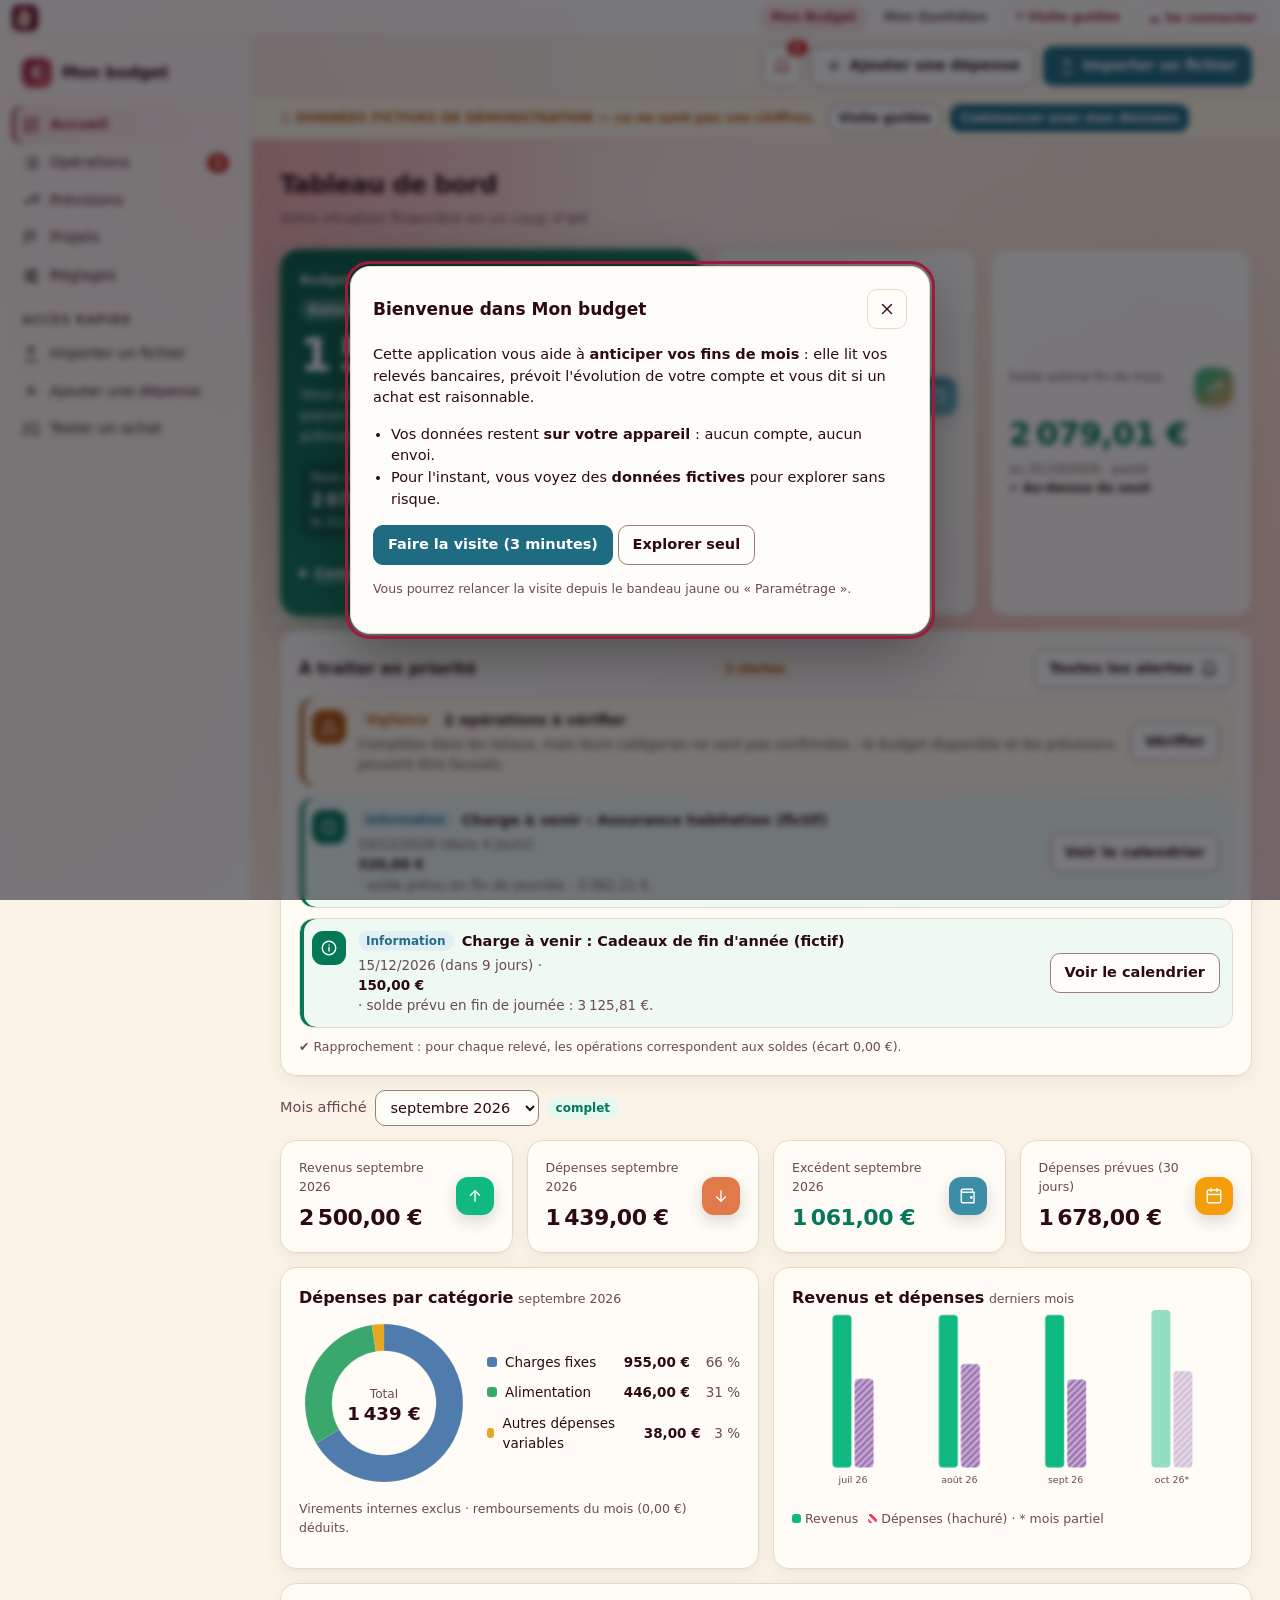
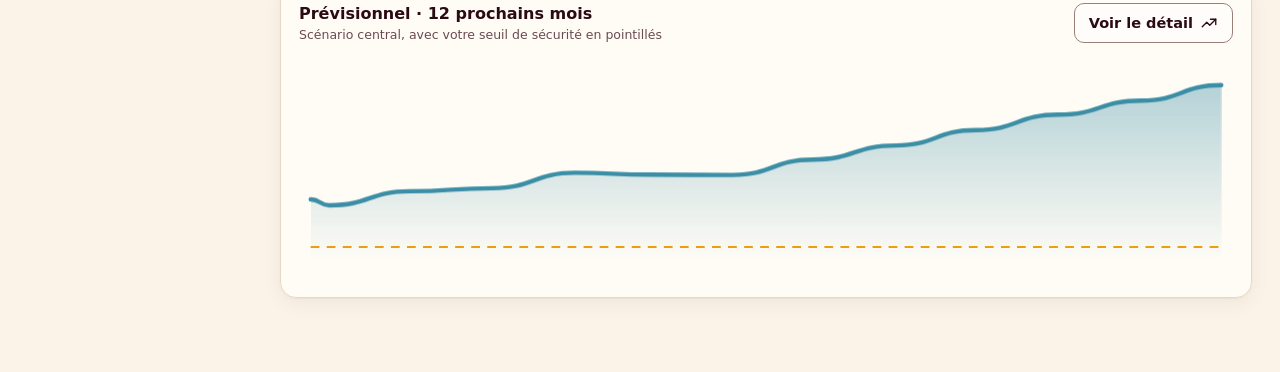
==== commit 52e13d2c: "Add files via upload" ====
--- a/budget.html
+++ b/budget.html
@@ -1,17 +1,17 @@
 <!doctype html>
 <html lang="fr" data-espace="budget"><head><meta charset="utf-8">
-<meta name="viewport" content="width=device-width, initial-scale=1, viewport-fit=cover">
+<meta name="viewport" content="width=device-width, initial-scale=1, viewport-fit=cover"><meta name="theme-color" content="#62011d">
 <title>Mon budget</title>
 
 <style>
-:root{--bg:#f6f7fb;--surface:#fff;--surface2:#f1f3f9;--bord:#e4e7ef;--txt:#0f172a;--muted:#475569;--acc:#4f46e5;--acc2:#8b5cf6;--acc-soft:#eef0ff;--ok:#047857;--ok-soft:#e6f7ef;--warn:#b45309;--warn-soft:#fff3df;--ko:#be123c;--ko-soft:#ffecf0;--acc-s:#4f46e5;--ok-s:#047857;--warn-s:#b45309;--ko-s:#be123c;--bord-c:#7b869a;--sh:0 1px 2px rgba(15,23,42,.05),0 6px 20px rgba(15,23,42,.05)}
-@media(prefers-color-scheme:dark){:root{--bg:#0a0c12;--surface:#12151d;--surface2:#1a1e29;--bord:#252a38;--txt:#e9ecf4;--muted:#8d95aa;--acc:#818cf8;--acc2:#a78bfa;--acc-soft:#1b1f3d;--ok:#34d399;--ok-soft:#0e2a21;--warn:#fbbf24;--warn-soft:#2b2210;--ko:#fb7185;--ko-soft:#2e1219;--bord-c:#7f8aa3;--sh:0 1px 2px rgba(0,0,0,.4),0 6px 20px rgba(0,0,0,.3)}}
+:root{--btn:#1f6b82;--btn-h:#185669;--inf:#256e84;--inf-soft:#e1f0f4;--bg:#fbf3e8;--surface:#fffdf9;--surface2:#f6ead9;--bord:#e8d8c3;--txt:#2b0a14;--muted:#6b4a52;--acc:#9b1b3c;--acc2:#e8737a;--acc-soft:#fbe3e1;--ok:#047857;--ok-soft:#e6f7ef;--warn:#b45309;--warn-soft:#fff3df;--ko:#c92a1f;--ko-soft:#fde8e4;--acc-s:#9b1b3c;--ok-s:#047857;--warn-s:#b45309;--ko-s:#c92a1f;--bord-c:#9a7f78;--sh:0 1px 2px rgba(43,10,20,.05),0 6px 20px rgba(43,10,20,.05)}
+@media(prefers-color-scheme:dark){:root{--btn:#2b7f98;--btn-h:#34899f;--inf:#7cc3d6;--inf-soft:#12303a;--bg:#1a0409;--surface:#260811;--surface2:#320d19;--bord:#4a1a28;--txt:#f8ead8;--muted:#c4a39b;--acc:#f08a8f;--acc2:#ffb39a;--acc-soft:#3d1220;--ok:#34d399;--ok-soft:#0e2a21;--warn:#fbbf24;--warn-soft:#2b2210;--ko:#ff6b5e;--ko-soft:#3a1214;--bord-c:#a77b7f;--sh:0 1px 2px rgba(0,0,0,.4),0 6px 20px rgba(0,0,0,.3)}}
 *{box-sizing:border-box}html{color-scheme:light dark}
 body{margin:0;font:14.5px/1.5 Inter,ui-sans-serif,system-ui,-apple-system,"Segoe UI",Roboto,sans-serif;background:var(--bg);color:var(--txt);font-variant-numeric:tabular-nums}
 .app{display:grid;grid-template-columns:252px 1fr;min-height:100vh}.col{min-width:0}
 aside{position:sticky;top:0;height:100vh;overflow:auto;background:var(--surface);border-right:1px solid var(--bord);padding:18px 12px;z-index:20}
 .logo{display:flex;align-items:center;gap:10px;font-weight:700;font-size:16px;padding:4px 10px 18px;letter-spacing:-.01em}
-.logo i{width:30px;height:30px;border-radius:9px;background:linear-gradient(135deg,var(--acc-s),#7c3aed);display:grid;place-items:center;color:#fff;font-style:normal;font-size:15px}
+.logo i{width:30px;height:30px;border-radius:9px;background:linear-gradient(135deg,var(--acc-s),#d65a63);display:grid;place-items:center;color:#fff;font-style:normal;font-size:15px}
 .grp{font-size:12px;text-transform:uppercase;letter-spacing:.08em;color:var(--muted);padding:16px 10px 6px;font-weight:600}
 .it{display:flex;align-items:center;gap:10px;width:100%;border:0;background:transparent;color:var(--txt);padding:8px 10px;border-radius:10px;cursor:pointer;font:inherit;text-align:left}
 .it:hover{background:var(--surface2)}.it.on{background:var(--acc-soft);color:var(--acc);font-weight:600}.it span{flex:1}
@@ -28,12 +28,12 @@
 .grid{display:grid;grid-template-columns:repeat(auto-fit,minmax(175px,1fr));gap:14px;margin-bottom:14px}
 .carte{background:var(--surface);border:1px solid var(--bord);border-radius:16px;padding:18px;margin-bottom:14px;box-shadow:var(--sh)}
 .grid>.carte,.hero>.carte{margin-bottom:0}
-.carte.h1{background:linear-gradient(135deg,#4f46e5,#7c3aed);color:#fff;border:0}.carte.h1 .k{color:#ffffffcc}
+.carte.h1{background:linear-gradient(135deg,#1f5568,#3b8ea5);color:#fff;border:0}.carte.h1 .k{color:#ffffffcc}
 .k{font-size:12.5px;color:var(--muted)}.carte>.v{font-size:22px;font-weight:650;margin-top:4px;letter-spacing:-.02em}.carte>.v.big{font-size:31px}.nw{white-space:nowrap}
 .sub{font-size:12.5px;color:var(--muted);margin-top:2px}.h1 .sub{color:#ffffffe6}
 .ok{color:var(--ok)}.warn{color:var(--warn)}.ko{color:var(--ko)}
 .badge{display:inline-block;padding:2px 9px;border-radius:99px;font-size:12px;font-weight:600;background:var(--surface2);color:var(--muted)}
-.badge.ok{background:var(--ok-soft);color:var(--ok)}.badge.warn{background:var(--warn-soft);color:var(--warn)}.badge.ko{background:var(--ko-soft);color:var(--ko)}.badge.info{background:var(--acc-soft);color:var(--acc)}
+.badge.ok{background:var(--ok-soft);color:var(--ok)}.badge.warn{background:var(--warn-soft);color:var(--warn)}.badge.ko{background:var(--ko-soft);color:var(--ko)}.badge.info{background:var(--inf-soft);color:var(--inf)}
 .alerte{background:var(--ko-soft);box-shadow:inset 3px 0 0 var(--ko);padding:11px 14px;border-radius:12px;margin-bottom:10px}
 .alerte.o{background:var(--warn-soft);box-shadow:inset 3px 0 0 var(--warn)}.alerte.v{background:var(--ok-soft);box-shadow:inset 3px 0 0 var(--ok)}
 .note{background:var(--acc-soft);border-radius:12px;padding:10px 14px;margin-bottom:14px;font-size:13.5px}
@@ -47,7 +47,7 @@
 input:focus-visible,select:focus-visible,textarea:focus-visible{border-color:var(--acc)}
 table select{padding:7px 8px;font-size:14px}textarea{width:100%;height:150px}
 button.a,.btn{display:inline-flex;align-items:center;gap:7px;padding:8px 14px;min-height:40px;border-radius:10px;border:1px solid var(--bord);background:var(--surface);color:var(--txt);font:inherit;font-weight:550;cursor:pointer}
-button.a,.btn.pri{background:var(--acc-s);border-color:var(--acc-s);color:#fff}button.a:hover,.btn.pri:hover{filter:brightness(1.08)}.btn:hover{background:var(--surface2)}.btn.pri:hover{background:var(--acc-s)}
+button.a,.btn.pri{background:var(--btn);border-color:var(--btn);color:#fff}button.a:hover,.btn.pri:hover{filter:brightness(1.08)}.btn:hover{background:var(--surface2)}.btn.pri:hover{background:var(--btn-h)}
 button.g,button.a.g{background:var(--surface);color:var(--txt);border:1px solid var(--bord)}button.g:hover{background:var(--surface2)}
 .tw{overflow-x:auto}label{font-size:13px;color:var(--muted);display:block}label input,label select{display:block;width:100%;margin-top:5px;color:var(--txt)}
 summary{cursor:pointer;color:var(--acc);font-weight:550;padding:12px 0}
@@ -58,11 +58,11 @@
 @media(max-width:900px){.app{grid-template-columns:1fr}aside{position:fixed;left:-280px;width:270px;transition:left .2s;box-shadow:var(--sh)}aside.open{left:0}.ib.menu{display:inline-grid}.top{padding:10px 14px}main{padding:18px 14px 60px}.demo{padding:7px 14px}.fg{grid-template-columns:1fr}.carte>.v.big{font-size:26px}}
 @media(max-width:520px){.grid{grid-template-columns:1fr 1fr}.hero{grid-template-columns:1fr}.carte>.v{font-size:19px}.carte{padding:14px}.lbl{display:none}.ph h1{font-size:21px}}
 
-:root{--grid:rgba(99,102,241,.08)}@media(prefers-color-scheme:dark){:root{--grid:rgba(129,140,248,.09)}}
+:root{--grid:rgba(214,69,93,.08)}@media(prefers-color-scheme:dark){:root{--grid:rgba(240,138,143,.09)}}
 .bg{position:fixed;inset:0;z-index:-1;overflow:hidden;pointer-events:none}
 aside{background:color-mix(in srgb,var(--surface) 72%,transparent);-webkit-backdrop-filter:blur(18px) saturate(1.5);backdrop-filter:blur(18px) saturate(1.5)}
 .carte{background:color-mix(in srgb,var(--surface) 90%,transparent);-webkit-backdrop-filter:blur(16px) saturate(1.4);backdrop-filter:blur(16px) saturate(1.4)}
-.carte.h1{background:linear-gradient(135deg,#4338ca,#6d28d9 60%,#a21caf);box-shadow:0 14px 40px rgba(99,102,241,.4)}
+.carte.h1{background:linear-gradient(135deg,#1b4a5c,#2f7f96 60%,#4ba3b8);box-shadow:0 14px 40px rgba(47,127,150,.35)}
 .it.on{background:linear-gradient(90deg,var(--acc-soft),transparent);box-shadow:inset 3px 0 0 var(--acc)}
 .chip{flex:none;width:38px;height:38px;border-radius:12px;display:grid;place-items:center;color:#fff;font-style:normal;box-shadow:0 6px 16px rgba(0,0,0,.15)}
 .kp{display:flex;justify-content:space-between;align-items:center;gap:10px}.hh{display:flex;justify-content:space-between;align-items:flex-start}
@@ -83,18 +83,18 @@
 @media(max-width:520px){.num{font-size:19px}.num.big{font-size:25px}}
 @media(prefers-reduced-motion:reduce){*{animation:none!important;transition:none!important}.draw{stroke-dashoffset:0!important}}
 
-:root{--bgbase:linear-gradient(160deg,#f8f5ff 0%,#eef6ff 46%,#fff4f9 100%);--ia:.55}
-@media(prefers-color-scheme:dark){:root{--bgbase:linear-gradient(160deg,#0c0a18 0%,#070d1b 50%,#150a1d 100%);--ia:.42}}
+:root{--bgbase:linear-gradient(160deg,#fcf4ea 0%,#fdebe3 46%,#fbe6e6 100%);--ia:.55}
+@media(prefers-color-scheme:dark){:root{--bgbase:linear-gradient(160deg,#1d050b 0%,#150308 50%,#240710 100%);--ia:.42}}
 .bg{background:var(--bgbase)}
 .ir{position:absolute;will-change:transform}
 .c1,.c2{width:170vmax;height:170vmax;left:50%;top:50%;margin:-85vmax 0 0 -85vmax;border-radius:50%}
-.c1{background:conic-gradient(from 0deg,#ff8fd8,#8fc7ff,#9dffd6,#ffe69a,#c9a8ff,#ff8fd8);opacity:calc(var(--ia)*.62);animation:spin 150s linear infinite}
-.c2{background:conic-gradient(from 90deg,#7cf0ff,#ffb3e6,#b9a4ff,#aaffcf,#ffd7a1,#7cf0ff);opacity:calc(var(--ia)*.5);animation:spin 210s linear infinite reverse;mix-blend-mode:soft-light}
+.c1{background:conic-gradient(from 0deg,#ffb3a7,#f6dfbf,#f2a0a6,#ffd7a1,#e8737a,#ffb3a7);opacity:calc(var(--ia)*.62);animation:spin 150s linear infinite}
+.c2{background:conic-gradient(from 90deg,#ffd9c2,#f9c0c8,#f1b79a,#fbe6c2,#f5a3a8,#ffd9c2);opacity:calc(var(--ia)*.5);animation:spin 210s linear infinite reverse;mix-blend-mode:soft-light}
 .orb{border-radius:50%;opacity:var(--ia)}
-.orb1{width:62vmax;height:62vmax;left:-14vmax;top:-18vmax;background:radial-gradient(closest-side,rgba(255,122,198,.75),transparent);animation:d1 46s ease-in-out infinite alternate}
-.orb2{width:70vmax;height:70vmax;right:-20vmax;top:6vmax;background:radial-gradient(closest-side,rgba(110,231,255,.75),transparent);animation:d2 58s ease-in-out infinite alternate}
-.orb3{width:66vmax;height:66vmax;left:22vmax;bottom:-30vmax;background:radial-gradient(closest-side,rgba(167,139,250,.8),transparent);animation:d3 52s ease-in-out infinite alternate}
-.orb4{width:48vmax;height:48vmax;left:-12vmax;bottom:4vmax;background:radial-gradient(closest-side,rgba(134,255,201,.7),transparent);animation:d2 64s ease-in-out infinite alternate-reverse}
+.orb1{width:62vmax;height:62vmax;left:-14vmax;top:-18vmax;background:radial-gradient(closest-side,rgba(232,115,122,.75),transparent);animation:d1 46s ease-in-out infinite alternate}
+.orb2{width:70vmax;height:70vmax;right:-20vmax;top:6vmax;background:radial-gradient(closest-side,rgba(255,190,150,.75),transparent);animation:d2 58s ease-in-out infinite alternate}
+.orb3{width:66vmax;height:66vmax;left:22vmax;bottom:-30vmax;background:radial-gradient(closest-side,rgba(190,60,90,.6),transparent);animation:d3 52s ease-in-out infinite alternate}
+.orb4{width:48vmax;height:48vmax;left:-12vmax;bottom:4vmax;background:radial-gradient(closest-side,rgba(246,223,191,.8),transparent);animation:d2 64s ease-in-out infinite alternate-reverse}
 .sheen{inset:-60%;background:linear-gradient(115deg,transparent 38%,rgba(255,255,255,.5) 50%,transparent 62%);mix-blend-mode:overlay;opacity:.7;animation:sheen 28s ease-in-out infinite alternate}
 @media(prefers-color-scheme:dark){.bg::after{content:'';position:absolute;inset:0;background:linear-gradient(180deg,rgba(7,9,20,.58),rgba(7,9,20,.38))}:root{--muted:#a9b1c6}.orb,.c1{mix-blend-mode:screen}.sheen{opacity:.18}}
 @keyframes spin{to{transform:rotate(360deg)}}
@@ -165,9 +165,9 @@
 .dg li{display:flex;justify-content:space-between;gap:8px;font-size:13.5px;padding:2px 0;color:var(--muted)}.dg li b{color:var(--txt);font-weight:550}.dg .k{font-weight:400}
 
 .top3{display:grid;grid-template-columns:1.6fr 1fr 1fr;gap:14px;margin-bottom:14px}.top3>.carte{margin-bottom:0;display:flex;flex-direction:column;justify-content:center}.top3>*{animation:rise .5s ease both}.top3>*:nth-child(2){animation-delay:.07s}.top3>*:nth-child(3){animation-delay:.14s}
-.bdg{border-radius:20px;padding:20px;color:#fff;background:linear-gradient(135deg,#4338ca,#6d28d9 60%,#a21caf);box-shadow:0 14px 40px rgba(99,102,241,.4)}
+.bdg{border-radius:20px;padding:20px;color:#fff;background:linear-gradient(135deg,#0b5d44,#12805c 60%,#2aa57a);box-shadow:0 14px 40px rgba(18,128,92,.38)}
 .bdg.r-warn{background:linear-gradient(135deg,#92400e,#b45309 60%,#c2410c);box-shadow:0 14px 40px rgba(217,119,6,.4)}
-.bdg.r-ko{background:linear-gradient(135deg,#9f1239,#be123c 60%,#e11d48);box-shadow:0 14px 40px rgba(225,29,72,.4)}
+.bdg.r-ko{background:linear-gradient(135deg,#9f1239,#c92a1f 60%,#e11d48);box-shadow:0 14px 40px rgba(225,29,72,.4)}
 .bdg-top{display:flex;gap:8px;align-items:center;flex-wrap:wrap}.bdg .k{color:#ffffffcc;font-weight:600;margin-right:auto}.bdg .badge{background:rgba(255,255,255,.22);color:#fff}
 .bdg-val{font-size:46px;font-weight:780;letter-spacing:-.03em;line-height:1.05;margin:10px 0 4px}.bdg-sub{opacity:.96;font-size:14.5px;line-height:1.45}
 .bdg-eq{display:grid;grid-template-columns:1fr 1fr;gap:10px;margin-top:14px}.bdg-eq>span{display:flex;flex-direction:column;background:rgba(0,0,0,.2);border-radius:12px;padding:8px 11px;font-size:12px}.bdg-eq b{font-size:17px;margin-top:1px}.bdg-eq i{font-style:normal;opacity:.95}
@@ -185,7 +185,7 @@
  .crumb{display:block;font-size:12px;text-transform:uppercase;letter-spacing:.08em;color:var(--muted);font-weight:650;margin:0 0 6px}
  .subnav{display:flex;gap:8px;overflow-x:auto;margin:-4px -14px 16px;padding:2px 14px 6px;scrollbar-width:none;-webkit-overflow-scrolling:touch}.subnav::-webkit-scrollbar{display:none}
  .sn{flex:none;display:inline-flex;align-items:center;gap:6px;min-height:44px;padding:8px 14px;border:1px solid var(--bord);border-radius:99px;background:color-mix(in srgb,var(--surface) 92%,transparent);color:var(--txt);font:inherit;font-size:13.5px;font-weight:550;white-space:nowrap;cursor:pointer}
- .sn.on{background:var(--acc-s);border-color:var(--acc-s);color:#fff;font-weight:650}.sn .pill{position:static}
+ .sn.on{background:var(--btn);border-color:var(--btn);color:#fff;font-weight:650}.sn .pill{position:static}
 }
 
 :focus-visible{outline:3px solid var(--acc);outline-offset:2px}
@@ -230,7 +230,7 @@
 .cal-lg .bar{display:inline-block;width:14px;height:3px;border-radius:3px;background:var(--ko)}
 .op{display:grid;grid-template-columns:36px minmax(0,1fr) auto;gap:10px;align-items:center;width:100%;margin-top:8px;padding:10px 12px;border:1px solid var(--bord);border-radius:14px;background:var(--surface);color:var(--txt);font:inherit;text-align:left;cursor:pointer}
 .op:hover{background:var(--surface2)}.op.on{border-color:var(--acc);box-shadow:0 0 0 1px var(--acc)}.op.est{border-style:dashed}
-.op .oi{width:36px;height:36px;border-radius:10px;display:grid;place-items:center}.op.rev .oi{background:var(--ok-soft);color:var(--ok)}.op.dep .oi{background:var(--ko-soft);color:var(--ko)}.op.ech .oi{background:var(--acc-soft);color:var(--acc)}.op.est .oi{background:var(--surface2);color:var(--muted)}
+.op .oi{width:36px;height:36px;border-radius:10px;display:grid;place-items:center}.op.rev .oi{background:var(--ok-soft);color:var(--ok)}.op.dep .oi{background:var(--ko-soft);color:var(--ko)}.op.ech .oi{background:var(--inf-soft);color:var(--inf)}.op.est .oi{background:var(--surface2);color:var(--muted)}
 .op-l{min-width:0}.op-l b{display:block;overflow-wrap:anywhere;font-weight:600}.op .os{display:block;font-size:12px;color:var(--muted)}.op .os.neg{color:var(--ko)}.op .om{text-align:right}.op .oa{display:block;font-weight:700;font-variant-numeric:tabular-nums}
 .opd{margin:4px 0 0;padding:12px 14px;border-radius:14px;background:var(--surface2);font-size:13.5px}.opd dl{display:grid;grid-template-columns:auto 1fr;gap:6px 14px;margin:0}.opd dt{color:var(--muted)}.opd dd{margin:0;text-align:right;font-variant-numeric:tabular-nums}
 .cal-jh{display:flex;justify-content:space-between;align-items:flex-start;gap:10px;flex-wrap:wrap}.cal-jh b{text-transform:capitalize}
@@ -259,7 +259,7 @@
 
 /* ---------- alertes ---------- */
 .al-act{display:flex;flex-wrap:wrap;gap:8px;margin-top:10px}.al-act .btn,.al-act .a{min-height:36px;padding:6px 12px}
-.al-info .lvl{background:var(--acc-soft);color:var(--acc)}.al-b p b{color:var(--txt)}
+.al-info .lvl{background:var(--inf-soft);color:var(--inf)}.al-b p b{color:var(--txt)}
 
 /* ---------- visite guidée ---------- */
 #visite{position:fixed;left:50%;bottom:20px;transform:translateX(-50%);width:min(440px,calc(100% - 24px));z-index:45;background:var(--surface);border:1px solid var(--bord);border-radius:18px;padding:16px 18px;box-shadow:0 20px 60px rgba(0,0,0,.35)}
@@ -271,8 +271,10 @@
 /* ---------- navigation par sections ---------- */
 .subnav{display:flex;gap:8px;overflow-x:auto;margin:0 0 18px;padding:2px 0 6px;scrollbar-width:none;-webkit-overflow-scrolling:touch}.subnav::-webkit-scrollbar{display:none}
 .sn{flex:none;display:inline-flex;align-items:center;gap:6px;min-height:40px;padding:8px 14px;border:1px solid var(--bord);border-radius:99px;background:color-mix(in srgb,var(--surface) 92%,transparent);color:var(--txt);font:inherit;font-size:13.5px;font-weight:550;white-space:nowrap;cursor:pointer}
-.sn:hover{background:var(--surface2)}.sn.on{background:var(--acc-s);border-color:var(--acc-s);color:#fff;font-weight:650}.sn .pill{position:static}
+.sn:hover{background:var(--surface2)}.sn.on{background:var(--btn);border-color:var(--btn);color:#fff;font-weight:650}.sn .pill{position:static}
 @media(max-width:900px){.subnav{margin:-4px -14px 16px;padding:2px 14px 6px}.sn{min-height:44px}}
+
+.btn:not(.pri),button.g,button.a.g{border:1.5px solid var(--bord-c);font-weight:650}.btn.ko,button.ko{background:transparent;color:var(--ko);border:1.5px solid var(--ko)}.btn.ko:hover{background:var(--ko-soft)}
 </style><link rel="icon" href="icone.png"><link rel="apple-touch-icon" href="icone.png">
 <script src="maison.js" defer></script>
 </head><body>
@@ -424,6 +426,16 @@
   return m ? `20${m[3]}-${m[2]}-${m[1]}` : null;
 }
 
+// Mots-clés courants des libellés bancaires français → catégorie proposée (toujours à valider par vous ; vos propres règles passent avant)
+const MOTS = [
+  [/VIREMENT INTERNE|MAELYS LAI/, { type: 'virement_interne' }],
+  [/REMB(OURSEMENT)?\b/, { type: 'remboursement', categorie: 'Remboursements reçus' }],
+  [/SALAIRE|PAIE\s/, { type: 'revenu', categorie: 'Salaire' }],
+  [/\bMSA\b|\bCAF\b|CPAM|FRANCE TRAVAIL|POLE EMPLOI|PREST\.?\s?FAM/, { type: 'revenu', categorie: 'Prestations et aides' }],
+  [/\bEDF\b|ENGIE|TOTALENERGIES|FREE\b|ORANGE|SFR|BOUYGUES|SOSH|MACIF|MATMUT|AXA|MAIF|MMA|GROUPAMA|ASSURANC|MUTUELLE|DIRECTION GENERALE DES FIN|IMPOT|DGFIP|KEREIS|CRECHE|EAU\b|VEOLIA|SUEZ|LOYER|NETFLIX|SPOTIFY|DISNEY|CANAL\+?|APPLE\.COM\/BILL|OPENAI|CHATGPT|AMAZON PRIME|PLAYSTATION|DEEZER|YOUTUBE|ICLOUD|GOOGLE ONE/, { type: 'depense', categorie: 'Charges fixes', recurrent: 'a_confirmer' }],
+  [/SODICHAMP|SODEXO|INTERMARCHE|LECLERC|CARREFOUR|AUCHAN|LIDL|ALDI|MONOPRIX|CASINO|SUPER U|SYSTEME U|PICARD|GRAND FRAIS|BOULANG|BOUCHER|DRIVE|MCDONALD|KFC|BURGER|PIZZ|RESTAU|CAFE|BRASSERIE|UBER\s?EATS|DELIVEROO/, { type: 'depense', categorie: 'Alimentation' }],
+  [/PHARMACIE|\bDR\s|MEDECIN|DENTIST|OPTIC|KINE|LABORATOIRE|AMAZON|VINTED|LEETCHI|PAYPAL|OUIRACE|IKEA|DECATHLON|FNAC|CULTURA|ZARA|KIABI|ACTION\b|BEBE|BOUTIK|STATION|CARBURANT|ESSO|SHELL|TOTAL\b|PARC AUTO|AUTOROUTE|PEAGE|SNCF|UBER|RELAY|TABAC|PRESSE|PHOTOBOX|SPORT|CLUB/, { type: 'depense', categorie: 'Autres dépenses variables' }],
+];
 function suggerer(t) {
   const L = t.libelle.toUpperCase();
   if (t.section === 'PAIEMENTS DIFFERES' && t.cents > 0) return { type: 'remboursement', confiance: 'moyenne' };
@@ -432,19 +444,31 @@
   if (/VIR(EMENT)?\s.*(VERS|EPARGNE)/.test(L) || /VIREMENT VERS/.test(L)) return { type: 'virement_interne', confiance: 'faible' };
   if (/^ECH PRET|^PRLV/.test(L)) return { type: 'depense', categorie: 'Charges fixes', recurrent: 'a_confirmer', confiance: 'moyenne' };
   if (/INTERESSEMENT|PARTICIPATION/.test(L)) return { type: 'revenu', categorie: 'Autres revenus', recurrent: 'non', confiance: 'moyenne' };
+  for (const [re, s] of MOTS) if (re.test(L) && (s.type !== 'depense' || t.cents < 0) && (s.type !== 'revenu' || t.cents > 0)) return { ...s, confiance: 'moyenne' };
+  if (t.cents > 0 && /^CB\s/.test(L)) return { type: 'remboursement', confiance: 'faible' }; // retour d'un achat par carte
   if (t.cents > 0) return { type: 'revenu', confiance: 'faible' };
+  if (/^CB\s/.test(L)) return { type: 'depense', categorie: 'Autres dépenses variables', confiance: 'faible' };
   return { type: 'depense', confiance: 'faible' };
 }
 
 function lireReleve(texte, { compte = 'principal' } = {}) {
   const lignes = texte.split(/\r?\n/);
-  const soldes = lignes.map((l) => l.match(SOLDE)).filter(Boolean);
+  // « SOLDE CREDITEUR/DEBITEUR AU jj/mm/aaaa ± montant » : tolérant sur les accents, le signe manquant et un montant tombé sur la ligne suivante (lecture de PDF)
+  const soldes = [];
+  lignes.forEach((l, i) => {
+    const e = l.match(/SOLDE\s+(CR[ÉE]DITEUR|D[ÉE]BITEUR)\s+AU\s+(\d{2}\/\d{2}\/\d{4})(.*)$/i); if (!e) return;
+    const suite = [e[3], lignes[i + 1] || '', lignes[i + 2] || ''];
+    for (const s of suite) {
+      const a = s.match(/([+-])?\s*(\d[\d\s\u00a0\u202f]*,\d{2})/); if (!a) continue;
+      soldes.push([l, e[2], a[1] || (/^D/i.test(e[1]) ? '-' : '+'), a[2]]); return;
+    }
+  });
   const ouverture = soldes.length ? aCentimes(soldes[0][2], soldes[0][3]) : null;
   const cloture = soldes.length > 1 ? aCentimes(soldes.at(-1)[2], soldes.at(-1)[3]) : null;
 
   const transactions = [], controles = [], attendus = { frais: null, cartes: [] };
   let section = null, carte = null, dernier = null;
-  const SECTIONS = ['OPERATION DE DEPOT', 'VIREMENTS RECUS', 'FRAIS BANCAIRES', 'PAIEMENTS DIFFERES', 'PRELEVEMENTS'];
+  const SECTIONS = ['OPERATION DE DEPOT', 'VIREMENTS RECUS', 'FRAIS BANCAIRES', 'PAIEMENTS DIFFERES', 'RETRAITS', 'PRELEVEMENTS'];
 
   for (const l of lignes) {
     const s = l.trim();
@@ -454,7 +478,7 @@
       const f = s.match(/TOTAL DE\s+-\s*([\d\s,]+)\s*€/);
       if (f) attendus.frais = aCentimes('-', f[1]);
       const c = s.match(/carte bancaire N°\s*(\d{4})/i);
-      if (c) { carte = { fin: c[1], attendu: null, somme: 0 }; attendus.cartes.push(carte); }
+      if (c && h !== 'RETRAITS') { carte = { fin: c[1], attendu: null, somme: 0 }; attendus.cartes.push(carte); } // les retraits sont débités tout de suite : pas de total « prélevé » à contrôler
       continue;
     }
     const pre = s.match(/montant pr[ée]lev[ée].*?:\s*([\d\s\u00a0\u202f]+,\d{2})\s*€/i);
@@ -564,7 +588,7 @@
 const cleM=t=>marchand(t.label)+(t.amountCents>0?'+':'-');
 function scenarios(){const{ms,lignes}=stats(),g=c=>lignes.find(l=>l.c===c),al=g('Alimentation'),au=g('Autres dépenses variables'),n=ms.length;
  const ctr={alim:S.budgetAlim,autres:n?au.central:0},bas=n?{alim:Math.min(S.budgetAlim,al.bas),autres:au.bas}:ctr,haut=n?{alim:Math.max(S.budgetAlim,al.haut),autres:au.haut}:ctr;
- return[{id:'opt',nom:'Optimiste',col:'#10b981',b:bas},{id:'cen',nom:'Central',col:'#6366f1',b:ctr},{id:'pru',nom:'Prudent',col:'#f43f5e',b:haut},{n}]}
+ return[{id:'opt',nom:'Optimiste',col:'#10b981',b:bas},{id:'cen',nom:'Central',col:'#3b8ea5',b:ctr},{id:'pru',nom:'Prudent',col:'#e0703a',b:haut},{n}]}
 function evenements(b=scenarios()[1].b){
  const ev=[],m0=DEB.slice(0,7);
  for(const[cat,budget,lab,k]of[['Alimentation',b.alim,'Alimentation (estimée)','a'],['Autres dépenses variables',b.autres,'Autres dépenses variables (estimées)','v']]){
@@ -577,7 +601,7 @@
  return ev}
 const entree=b=>({soldeDepart:soldeConnu(),debut:DEB,fin:HOR,evenements:evenements(b),seuil:S.seuil,margeFaible:PA('margeFaible')/100});
 const cl=v=>v>=0?'ok':'ko';
-const K=(k,v,c='',i='',cc='#6366f1')=>`<div class="carte kp"><div><div class="k">${k}</div><div class="num ${c}">${v}</div></div>${i?`<i class="chip" style="background:${cc}">${ic(i)}</i>`:''}</div>`,
+const K=(k,v,c='',i='',cc='#3b8ea5')=>`<div class="carte kp"><div><div class="k">${k}</div><div class="num ${c}">${v}</div></div>${i?`<i class="chip" style="background:${cc}">${ic(i)}</i>`:''}</div>`,
  H=(k,v,c='',sub='',cls='',i='',cc='')=>`<div class="carte ${cls}"><div class="hh"><div class="k">${k}</div>${i?`<i class="chip" style="background:${cc}">${ic(i)}</i>`:''}</div><div class="num big ${c}">${v}</div>${sub?`<div class="sub">${sub}</div>`:''}</div>`;
 const fd=d=>/^\d{4}-\d\d-\d\d$/.test(d||'')?`<span class="nw">${d.split('-').reverse().join('/')}</span>`:(d||'—');
 const fmm=m=>new Date(m+'-01T00:00:00Z').toLocaleDateString('fr-FR',{month:'long',year:'numeric',timeZone:'UTC'});
@@ -593,7 +617,7 @@
  reg:'<path d="m17 2 4 4-4 4"/><path d="M3 11V9a3 3 0 0 1 3-3h15"/><path d="m7 22-4-4 4-4"/><path d="M21 13v2a3 3 0 0 1-3 3H3"/>',four:'<path d="M4 20V10M10 20V4M16 20v-7M22 20H2"/>',
  sauv:'<ellipse cx="12" cy="5" rx="8" ry="3"/><path d="M4 5v14c0 1.7 3.6 3 8 3s8-1.3 8-3V5"/><path d="M4 12c0 1.7 3.6 3 8 3s8-1.3 8-3"/>',plus:'<path d="M12 5v14M5 12h14"/>',menu:'<path d="M4 6h16M4 12h16M4 18h16"/>',close:'<path d="M6 6l12 12M18 6 6 18"/>'};
 const ic=n=>`<svg class="ic" aria-hidden="true" focusable="false" viewBox="0 0 24 24" fill="none" stroke="currentColor" stroke-width="1.8" stroke-linecap="round" stroke-linejoin="round">${ICONS[n]}</svg>`;
-const CGRAD=['#6366f1,#8b5cf6','#10b981,#06b6d4','#f59e0b,#f43f5e','#be185d,#8b5cf6','#64748b,#94a3b8'],COUL=Object.fromEntries(GROUPES.flatMap(([g,ks],i)=>ks.map(k=>[k,CGRAD[i]])));
+const CGRAD=['#4f7cac,#7fa3cc','#3aa76d,#8fcf9a','#e5a823,#f0c55a','#9a6fb0,#c09fd0','#8a6f6a,#b7a39d'],COUL=Object.fromEntries(GROUPES.flatMap(([g,ks],i)=>ks.map(k=>[k,CGRAD[i]])));
 const MENU_PLUS=['alertes','cal','tx','imp','dep','reg','four','param','sauv','journal'];
 if(ONGLETS[PA('demarrage')]&&PA('demarrage')!=='verif')onglet=PA('demarrage');
 {const h=(location.hash||'').slice(1);if(ONGLETS[h])onglet=h}
@@ -674,10 +698,10 @@
  const alH=`<div class="carte alb"><div class="ph2"><b>À traiter en priorité</b><span class="badge ${A.some(a=>a.n==='crit')?'ko':A.length?'warn':'ok'}">${A.length?A.length+' alerte'+(A.length>1?'s':''):'Aucune alerte'}</span><button class="btn" onclick="aller('alertes')">Toutes les alertes ${ic('bell')}</button></div>
   ${A.length?A.slice(0,PA('nbAlertes')).map(carte).join('')+(reste.length?`<details class="det2"><summary>Voir les ${reste.length} autre${reste.length>1?'s':''} alerte${reste.length>1?'s':''}</summary>${reste.map(carte).join('')}</details>`:''):`<div class="al al-info"><i class="al-ic">${ic('verif')}</i><div class="al-b"><b>Tout est en ordre</b><p>Aucune alerte prioritaire : prévision au-dessus du seuil de sécurité et opérations rapprochées.</p></div></div>`}
   ${okRap?'<p class="k" style="margin:6px 0 0">✔ Rapprochement : pour chaque relevé, les opérations correspondent aux soldes (écart 0,00 €).</p>':''}</div>`;
- return`<div class="top3">${budget}${H('Solde actuel',enEuros(soldeConnu()),'','au '+fd(dateSolde())+(B.ancien?' · <b class="warn">ancien</b>':''),'','wallet','linear-gradient(135deg,#6366f1,#06b6d4)')}${H('Solde estimé fin de mois',enEuros(fin.solde),fin.solde<0?'ko':fin.solde<S.seuil?'warn':'ok','au '+fd(fmo)+(fmo<aujourdhui()?' · passé':'')+'<br>'+(fin.solde<0?'<span class="st">⛔ Négatif</span>':fin.solde<S.seuil?'<span class="st">⚠ Sous le seuil</span>':'<span class="st">✔ Au-dessus du seuil</span>'),'','trend','linear-gradient(135deg,#10b981,#06b6d4)')}</div>
+ return`<div class="top3">${budget}${H('Solde actuel',enEuros(soldeConnu()),'','au '+fd(dateSolde())+(B.ancien?' · <b class="warn">ancien</b>':''),'','wallet','linear-gradient(135deg,#3b8ea5,#6bb3c4)')}${H('Solde estimé fin de mois',enEuros(fin.solde),fin.solde<0?'ko':fin.solde<S.seuil?'warn':'ok','au '+fd(fmo)+(fmo<aujourdhui()?' · passé':'')+'<br>'+(fin.solde<0?'<span class="st">⛔ Négatif</span>':fin.solde<S.seuil?'<span class="st">⚠ Sous le seuil</span>':'<span class="st">✔ Au-dessus du seuil</span>'),'','trend','linear-gradient(135deg,#10b981,#f0a35e)')}</div>
  ${alH}
  <div class="chips">Mois affiché <select aria-label="Mois affiché" onchange="moisSel=this.value;rendu()">${ms.map(m=>`<option value="${m}" ${m===moisSel?'selected':''}>${fmm(m)}</option>`).join('')}</select> ${moisComplet(moisSel)?'<span class="badge ok">complet</span>':'<span class="badge warn">partiel</span>'}</div>
- <div class="grid">${K('Revenus '+fmm(moisSel),enEuros(t.entrees),'','up','#10b981')}${K('Dépenses '+fmm(moisSel),enEuros(t.sorties),'','down','#f43f5e')}${K((t.excedent<0?'Déficit ':'Excédent ')+fmm(moisSel),enEuros(t.excedent),cl(t.excedent),'wallet','#6366f1')}${K('Dépenses prévues (30 jours)',enEuros(d30),'','dep','#f59e0b')}</div>
+ <div class="grid">${K('Revenus '+fmm(moisSel),enEuros(t.entrees),'','up','#10b981')}${K('Dépenses '+fmm(moisSel),enEuros(t.sorties),'','down','#e07a4a')}${K((t.excedent<0?'Déficit ':'Excédent ')+fmm(moisSel),enEuros(t.excedent),cl(t.excedent),'wallet','#3b8ea5')}${K('Dépenses prévues (30 jours)',enEuros(d30),'','dep','#f59e0b')}</div>
  <div class="cols"><div class="carte"><b>Dépenses par catégorie</b> <span class="k">${fmm(moisSel)}</span>${donut(rep)}<p class="k">Virements internes exclus · remboursements du mois (${enEuros(t.remboursements)}) déduits.</p></div>
  <div class="carte"><b>Revenus et dépenses</b> <span class="k">derniers mois</span>${barres()}</div></div>
  <div class="carte"><div class="ph2"><div><b>Prévisionnel · ${PA('horizon')} prochains mois</b><div class="k">Scénario central, avec votre seuil de sécurité en pointillés</div></div><button class="btn" onclick="aller('prev')">Voir le détail ${ic('trend')}</button></div>${sparkPrev()}</div>`}
@@ -718,6 +742,7 @@
  <p>${r.transactions.length} opération(s) lues · <b>${A.nouv.length} nouvelle(s)</b> · ${A.dup} déjà connue(s), ignorée(s) · ${nr} classée(s) grâce à vos règles · ${A.nouv.length-nr} à vérifier</p>
  <p class="k">Nouvelles opérations : entrées brutes ${enEuros(e)}, sorties brutes ${enEuros(s)} (avant tri entre revenus, virements internes et remboursements).</p>
  ${r.controles.map(c=>`<div class="alerte ${c.ok?'v':''}">${esc(c.message)}</div>`).join('')}${A.alertes.map(m=>`<div class="alerte o">${esc(m)}</div>`).join('')}
+ ${A.texte?`<details><summary>Texte lu dans le PDF (pour diagnostic)</summary><p class="k">Si un contrôle est en erreur, copiez ce texte et envoyez-le à Claude (masquez au besoin vos informations personnelles).</p><textarea readonly rows="8" style="width:100%" onclick="this.select()">${esc(A.texte)}</textarea></details>`:''}
  <p><button class="a" onclick="validerImport()">Valider l'import</button> <button class="a g" onclick="ANA=null;rendu()">Annuler</button></p></div>`}
 const reglesEff=()=>[...S.regles,...((ANA&&ANA.regles)||[]).filter(g=>!S.regles.some(r=>r.cle===g.cle))];
 function analyser(){const txt=document.getElementById('rt').value,compte=document.getElementById('rcpt').value.trim()||'Compte principal';analyserR(lireReleve(txt,{compte}),compte,[])}
@@ -737,7 +762,11 @@
  const ts=Date.now();
  S.txs.push(...A.nouv.map((t,i)=>{const rg=S.regles.find(g=>g.cle===cleM(t)),sg=t.suggestion;return{id:'i'+ts+'_'+i,date:t.date,dateValeur:t.dateValeur,amountCents:t.amountCents,label:t.label,account:A.compte,
   type:rg?rg.type:sg.type,category:rg?rg.category:(sg.categorie||''),statut:rg?'propose':'a_valider',dateAchat:t.dateAchat,carte:t.carte,source:'import'}}));
- if(!S.releves.some(x=>x.compte===A.compte&&x.debut===A.debut&&x.fin===A.r.dateCloture))S.releves.push({id:'r'+ts,compte:A.compte,debut:A.debut,fin:A.r.dateCloture,ouverture:A.r.ouverture,cloture:A.r.cloture});
+ {let fin=A.r.dateCloture,clo=A.r.cloture,ouv=A.r.ouverture;const somme=A.r.transactions.reduce((a,t)=>a+t.amountCents,0);
+  if(!fin||!Number.isFinite(clo)){const ds=A.r.transactions.map(t=>t.date).sort();fin=fin||ds[ds.length-1]||aujourdhui();clo=null;
+   const v=prompt('Le solde de fin de relevé n\'a pas été trouvé dans le fichier.\nSaisissez le solde du compte au '+fd0(fin)+' (ex. 1234,56), ou laissez vide pour importer les opérations sans solde :');
+   const n=v?Math.round(parseFloat(String(v).replace(/[\s\u00a0]/g,'').replace(',','.'))*100):NaN;if(Number.isFinite(n))clo=n}
+  if(clo!==null&&Number.isFinite(clo)&&!S.releves.some(x=>x.compte===A.compte&&x.debut===A.debut&&x.fin===fin))S.releves.push({id:'r'+ts,compte:A.compte,debut:A.debut,fin,ouverture:Number.isFinite(ouv)?ouv:clo-somme,cloture:clo})}
  ANA=null;rapprocherAuto();base();sauver();onglet=S.txs.some(aVerifier)?'verif':'bord';rendu()}
 /* ---------- dépenses prévisibles ---------- */
 function dep(){
@@ -810,7 +839,7 @@
 function testerProj(id){const p=S.projets.find(x=>x.id===id);SIMP=id;SIMN=p.nom;const fr=p.paiements>1;SIMF=fr?{mode:'fractionne',n:p.paiements,e:(echeancesProjet(p)[0].cents/100).toFixed(2),d:p.date<DEB?DEB:p.date}:{mode:'comptant',n:3,e:'',d:''};onglet='sim';rendu();document.getElementById('m').value=(p.montantCents/100).toFixed(2);if(fr)majFrac('m')}
 
 /* ---------- graphiques ---------- */
-const CCOL={'Charges fixes':'#6366f1','Alimentation':'#10b981','Autres dépenses variables':'#f59e0b','Dépenses exceptionnelles':'#f43f5e','Opérations à valider':'#94a3b8'},PAL=['#6366f1','#10b981','#f59e0b','#f43f5e','#06b6d4','#8b5cf6','#be185d','#84cc16'];
+const CCOL={'Charges fixes':'#4f7cac','Alimentation':'#3aa76d','Autres dépenses variables':'#e5a823','Dépenses exceptionnelles':'#9a6fb0','Opérations à valider':'#94a3b8'},PAL=['#4f7cac','#3aa76d','#e5a823','#9a6fb0','#2a9d8f','#8a5a44','#6b7a8f','#84cc16'];
 const col=(c,i)=>CCOL[c]||PAL[i%PAL.length];
 const fmc=m=>new Date(m+'-01T00:00:00Z').toLocaleDateString('fr-FR',{month:'short',year:'2-digit',timeZone:'UTC'}).replace('.','');
 const eur0=c=>(c/100).toLocaleString('fr-FR',{maximumFractionDigits:0})+' €';
@@ -819,7 +848,7 @@
  return`<div class="donutw"><svg viewBox="0 0 140 140" width="170" height="170" role="img" aria-label="Répartition des dépenses par catégorie : ${e.map(([c,v])=>c+' '+enEuros(v)).join(', ')||'aucune dépense'}"><circle r="${r}" cx="70" cy="70" fill="none" style="stroke:var(--surface2)" stroke-width="22"/>${seg}<text x="70" y="66" text-anchor="middle" class="tx" style="font-size:10px">Total</text><text x="70" y="84" text-anchor="middle" style="font-size:15px;font-weight:700;fill:var(--txt)">${eur0(T)}</text></svg>
  <div class="leg">${e.map(([c,v],i)=>`<div><i style="background:${col(c,i)}"></i>${esc(c)}<b>${enEuros(v)}</b><span>${Math.round(v/T*100)} %</span></div>`).join('')||'<span>Aucune dépense</span>'}</div></div>`}
 function barres(){const ms=moisListe().slice(-6);if(!ms.length)return'';const D=ms.map(m=>({m,...totauxMois(S.txs,m),ok:moisComplet(m)})),mx=Math.max(1,...D.flatMap(d=>[d.entrees,d.sorties])),W=560,H=200,g=(W-20)/D.length,bw=Math.min(24,g/2-4);
- return`<svg viewBox="0 0 ${W} ${H+30}" style="width:100%" role="img" aria-label="Revenus et dépenses : ${D.map(d=>fmc(d.m)+' revenus '+enEuros(d.entrees)+', dépenses '+enEuros(d.sorties)).join(' ; ')}"><defs><pattern id="hb" width="6" height="6" patternUnits="userSpaceOnUse" patternTransform="rotate(45)"><rect width="6" height="6" fill="#f43f5e"/><rect width="3" height="6" fill="#fff" opacity=".45"/></pattern></defs>${D.map((d,i)=>{const x=10+i*g+g/2,h1=d.entrees/mx*H,h2=d.sorties/mx*H;
+ return`<svg viewBox="0 0 ${W} ${H+30}" style="width:100%" role="img" aria-label="Revenus et dépenses : ${D.map(d=>fmc(d.m)+' revenus '+enEuros(d.entrees)+', dépenses '+enEuros(d.sorties)).join(' ; ')}"><defs><pattern id="hb" width="6" height="6" patternUnits="userSpaceOnUse" patternTransform="rotate(45)"><rect width="6" height="6" fill="#9a6fb0"/><rect width="3" height="6" fill="#fff" opacity=".45"/></pattern></defs>${D.map((d,i)=>{const x=10+i*g+g/2,h1=d.entrees/mx*H,h2=d.sorties/mx*H;
   return`<g style="opacity:${d.ok?1:.45}"><rect class="bar" x="${x-bw-2}" y="${H-h1}" width="${bw}" height="${h1}" rx="5" style="fill:#10b981;animation-delay:${i*70}ms"><title>Revenus ${fmm(d.m)} : ${enEuros(d.entrees)}</title></rect><rect class="bar" x="${x+2}" y="${H-h2}" width="${bw}" height="${h2}" rx="5" style="fill:url(#hb);animation-delay:${i*70+40}ms"><title>Dépenses ${fmm(d.m)} : ${enEuros(d.sorties)}</title></rect></g><text x="${x}" y="${H+20}" text-anchor="middle" class="tx">${fmc(d.m)}${d.ok?'':'*'}</text>`}).join('')}</svg>
  <p class="k"><span class="dot" style="background:#10b981;margin-left:0"></span>Revenus<span class="dot hatch"></span>Dépenses (hachuré)${D.some(d=>!d.ok)?' · * mois partiel':''}</p>`}
 function courbes(sr,{seuil=null,cible=null,compact=false,id='g'}={}){
@@ -829,17 +858,19 @@
  const stepE=(()=>{const r=(hi-lo)/100/4,m=Math.pow(10,Math.floor(Math.log10(r||1))),f=[1,2,2.5,5,10].find(x=>x*m>=r)||10;return f*m})();
  const ticks=[];for(let v=Math.ceil(lo/100/stepE)*stepE;v*100<=hi;v+=stepE)ticks.push(v*100);
  const path=pts=>pts.map((p,i)=>{const x=X(p.t),y=Y(p.v);if(!i)return`M${x},${y}`;const px=X(pts[i-1].t),py=Y(pts[i-1].v),mx=(px+x)/2;return`C${mx},${py} ${mx},${y} ${x},${y}`}).join(' ');
- const base=Y(Math.max(lo,0));let o=`<svg viewBox="0 0 ${W} ${H}" role="img" aria-label="Évolution du solde prévu, de ${enEuros((sr.find(x=>x.main)||sr[0]).pts[0].v)} à ${enEuros((sr.find(x=>x.main)||sr[0]).pts.at(-1).v)}"><defs><linearGradient id="${id}" x1="0" y1="0" x2="0" y2="1"><stop offset="0" stop-color="#6366f1" stop-opacity=".38"/><stop offset="1" stop-color="#6366f1" stop-opacity="0"/></linearGradient></defs>`;
+ const base=Y(Math.max(lo,0));let o=`<svg viewBox="0 0 ${W} ${H}" role="img" aria-label="Évolution du solde prévu, de ${enEuros((sr.find(x=>x.main)||sr[0]).pts[0].v)} à ${enEuros((sr.find(x=>x.main)||sr[0]).pts.at(-1).v)}"><defs><linearGradient id="${id}" x1="0" y1="0" x2="0" y2="1"><stop offset="0" stop-color="#3b8ea5" stop-opacity=".38"/><stop offset="1" stop-color="#3b8ea5" stop-opacity="0"/></linearGradient></defs>`;
  if(!compact){o+=ticks.map(v=>`<line x1="${L}" x2="${W-R}" y1="${Y(v)}" y2="${Y(v)}" style="stroke:var(--bord)"/><text x="${L-10}" y="${Y(v)+4}" text-anchor="end" class="tx">${eur0(v)}</text>`).join('');
   o+=sr[sr.length>1?1:0].pts.slice(1).map(p=>`<text x="${X(p.t)}" y="${H-16}" text-anchor="middle" class="tx">${fmc(p.d.slice(0,7))}</text>`).join('')}
  if(seuil!==null)o+=`<line x1="${L}" x2="${W-R}" y1="${Y(seuil)}" y2="${Y(seuil)}" stroke="#f59e0b" stroke-width="1.5" stroke-dasharray="6 5"/>${compact?'':`<text x="${W-R}" y="${Y(seuil)-6}" text-anchor="end" style="fill:#f59e0b;font-size:11px;font-weight:600">seuil ${eur0(seuil)}</text>`}`;
  for(const x of sr){if(x.area)o+=`<path class="area" d="${path(x.pts)} L${X(x.pts.at(-1).t)},${base} L${X(x.pts[0].t)},${base} Z" fill="url(#${id})"/>`;
   o+=x.dash?`<path class="area" d="${path(x.pts)}" fill="none" stroke="${x.col}" stroke-width="${x.w||2}" stroke-linecap="round" stroke-dasharray="${x.dash}"/>`:`<path class="draw" pathLength="1" d="${path(x.pts)}" fill="none" stroke="${x.col}" stroke-width="${x.w||2.5}" stroke-linecap="round"/>`}
- if(!compact)for(const p of sr.find(x=>x.main).pts.slice(1))o+=`<circle class="pt" cx="${X(p.t)}" cy="${Y(p.v)}" r="4.5" style="fill:var(--surface);stroke:#6366f1;stroke-width:2.5" onclick="choisir('${p.d}')"><title>${fd0(p.d)} : ${enEuros(p.v)} (cliquer pour choisir cette date)</title></circle>`;
- if(cible){const x=X(cible.t),y=Y(cible.v),tx=Math.min(Math.max(x,L+58),W-R-58);o+=`<line x1="${x}" x2="${x}" y1="${T}" y2="${H-B}" stroke="#be185d" stroke-width="1.5" stroke-dasharray="4 4"/><circle cx="${x}" cy="${y}" r="7" fill="#be185d" style="stroke:var(--surface);stroke-width:3"/><g><rect x="${tx-58}" y="${Math.max(2,y-44)}" width="116" height="26" rx="8" fill="#be185d"/><text x="${tx}" y="${Math.max(2,y-44)+17}" text-anchor="middle" style="fill:#fff;font-size:12px;font-weight:700">${enEuros(cible.v)}</text></g>`}
+ if(cible&&!compact)o+=`<rect x="${L}" y="${T}" width="${W-L-R}" height="${H-T-B}" fill="transparent" style="cursor:pointer" onclick="clicCourbe(event,${t0},${t1},${L},${R},${W})"><title>Cliquer pour choisir un jour précis</title></rect>`;
+ if(!compact)for(const p of sr.find(x=>x.main).pts.slice(1))o+=`<circle class="pt" cx="${X(p.t)}" cy="${Y(p.v)}" r="4.5" style="fill:var(--surface);stroke:#3b8ea5;stroke-width:2.5" onclick="choisir('${p.d}')"><title>${fd0(p.d)} : ${enEuros(p.v)} (cliquer pour choisir cette date)</title></circle>`;
+ if(cible){const x=X(cible.t),y=Y(cible.v),tx=Math.min(Math.max(x,L+58),W-R-58);o+=`<line x1="${x}" x2="${x}" y1="${T}" y2="${H-B}" stroke="#2f7f96" stroke-width="1.5" stroke-dasharray="4 4"/><circle cx="${x}" cy="${y}" r="7" fill="#2f7f96" style="stroke:var(--surface);stroke-width:3"/><g><rect x="${tx-58}" y="${Math.max(2,y-44)}" width="116" height="26" rx="8" fill="#2f7f96"/><text x="${tx}" y="${Math.max(2,y-44)+17}" text-anchor="middle" style="fill:#fff;font-size:12px;font-weight:700">${enEuros(cible.v)}</text></g>`}
  return o+'</svg>'}
 const fd0=d=>d.split('-').reverse().join('/');
 const choisir=d=>{cible=d;rendu()};
+function clicCourbe(e,t0,t1,L,R,W){const r=e.currentTarget.ownerSVGElement.getBoundingClientRect(),x=(e.clientX-r.left)/r.width*W,t=t0+Math.min(1,Math.max(0,(x-L)/(W-L-R)))*(t1-t0);let d=new Date(Math.round(t/864e5)*864e5).toISOString().slice(0,10);if(d<DEB)d=DEB;if(d>HOR)d=HOR;choisir(d)}
 let cible=null;
 function serie(R,ends){return R.map(r=>({...r,pts:[{t:Date.parse(dateSolde()),d:dateSolde(),v:soldeConnu()},...ends.map(d=>({t:Date.parse(d),d,v:(r.p.jours.find(j=>j.date===d)||r.p.jours.at(-1)).solde}))]}))}
 function projections(){const sc=scenarios(),R=sc.slice(0,3).map(s=>({...s,p:prevoir(entree(s.b))})),ends=Array.from({length:PA('horizon')},(_,i)=>finMois(addMois(DEB.slice(0,7)+'-01',i)));return{R,ends,n:sc[3].n,sr:serie(R,ends)}}
@@ -858,10 +889,10 @@
  const lg=sr.map(x=>`<span><i style="border-top-style:${x.id==='cen'?'solid':x.id==='opt'?'dashed':'dotted'};border-top-color:${x.col}"></i>${x.nom}</span>`).join('');
  return`<div class="chips">Date cible <input aria-label="Date cible" type="date" min="${DEB}" max="${HOR}" value="${cible}" onchange="cible=this.value||HOR;rendu()"> ${[3,6,12,PA('horizon')].filter((n,i,a)=>n<=PA('horizon')&&a.indexOf(n)===i).map(n=>`<button class="btn" onclick="cible=ends3(${n});rendu()">${n} mois</button>`).join('')}</div>
  <div class="hero">${H('Solde prévu au '+fd0(cible),enEuros(vc),'','optimiste '+enEuros(val(R[0],cible))+' · prudent '+enEuros(val(R[2],cible)),'h1','prev','rgba(255,255,255,.22)')}
- ${H('Écart avec le solde actuel',(ecart>=0?'+':'')+enEuros(ecart),cl(ecart),'solde connu '+enEuros(soldeConnu())+' au '+fd0(dateSolde()),'','wallet','linear-gradient(135deg,#6366f1,#06b6d4)')}
- ${H('Point bas sur '+PA('horizon')+' mois',enEuros(cen.p.pointBas),cen.p.pointBas<sd?'warn':'ok','le '+fd0(cen.p.datePointBas)+' · seuil '+enEuros(sd)+' · '+(cen.p.pointBas<0?'⛔ négatif':cen.p.pointBas<sd?'⚠ sous le seuil':'✔ au-dessus du seuil'),'','shield','linear-gradient(135deg,#f59e0b,#f43f5e)')}</div>
+ ${H('Écart avec le solde actuel',(ecart>=0?'+':'')+enEuros(ecart),cl(ecart),'solde connu '+enEuros(soldeConnu())+' au '+fd0(dateSolde()),'','wallet','linear-gradient(135deg,#3b8ea5,#6bb3c4)')}
+ ${H('Point bas sur '+PA('horizon')+' mois',enEuros(cen.p.pointBas),cen.p.pointBas<sd?'warn':'ok','le '+fd0(cen.p.datePointBas)+' · seuil '+enEuros(sd)+' · '+(cen.p.pointBas<0?'⛔ négatif':cen.p.pointBas<sd?'⚠ sous le seuil':'✔ au-dessus du seuil'),'','shield','linear-gradient(135deg,#e5a823,#f0c55a)')}</div>
  ${al.join('')}${sous?`<div class="alerte o">${sous} mois passent sous le seuil de sécurité dans le scénario central.</div>`:'<div class="alerte v">Le scénario central reste au-dessus du seuil de sécurité sur les '+PA('horizon')+' mois.</div>'}
- <div class="carte"><div class="ph2"><b>Solde du compte, fin de chaque mois</b><div class="lgd">${lg}</div></div><div class="gr">${courbes(sr.map(x=>({...x,area:x.id==='cen',main:x.id==='cen',w:x.id==='cen'?3.5:2,dash:x.id==='cen'?null:(x.id==='opt'?'9 5':'2 6')})),{seuil:sd,cible:{t:Date.parse(cible),v:vc},id:'gp'})}</div><p class="k">Cliquez sur un point pour choisir sa date. Trait plein : scénario central. Pointillés : optimiste et prudent (alimentation et autres dépenses variables au plus bas ou au plus haut de votre historique).</p></div>
+ <div class="carte"><div class="ph2"><b>Solde du compte, fin de chaque mois</b><div class="lgd">${lg}</div></div><div class="gr">${courbes(sr.map(x=>({...x,area:x.id==='cen',main:x.id==='cen',w:x.id==='cen'?3.5:2,dash:x.id==='cen'?null:(x.id==='opt'?'9 5':'2 6')})),{seuil:sd,cible:{t:Date.parse(cible),v:vc},id:'gp'})}</div><p class="k">Cliquez n'importe où sur la courbe pour choisir un jour précis (ou utilisez la date cible au-dessus). Trait plein : scénario central. Pointillés : optimiste et prudent (alimentation et autres dépenses variables au plus bas ou au plus haut de votre historique).</p></div>
  <div class="carte tw"><b>Détail mois par mois (scénario central)</b><table><tr><th>Mois</th><th class="n">Entrées prévues</th><th class="n">Sorties prévues</th><th class="n">Solde fin de mois</th><th class="n">Optimiste</th><th class="n">Prudent</th><th>État</th></tr>
  ${mois12.map(x=>`<tr><td class="nw">${fmm(x.m)}</td><td class="n ok">${enEuros(x.en)}</td><td class="n">${enEuros(x.so)}</td><td class="n"><b>${enEuros(x.fin)}</b></td><td class="n">${enEuros(x.opt)}</td><td class="n">${enEuros(x.pru)}</td><td><span class="badge ${x.mn<0?'ko':x.mn<sd?'warn':'ok'}">${x.mn<0?'risque':x.mn<sd?'vigilance':'ok'}</span></td></tr>`).join('')}</table></div>
  <div class="carte"><b>Hypothèses de cette prévision</b><ul class="k" style="line-height:1.8"><li>Départ : solde connu de ${enEuros(soldeConnu())} au ${fd0(dateSolde())}.</li><li>${actifs} revenu(s) et dépense(s) prévus actifs, et ${planifies.length} projet(s) planifié(s) (${enEuros(planifies.reduce((a,p)=>a+p.montantCents,0))}).</li>
@@ -967,9 +998,9 @@
  res.innerHTML=`<div class="sim-res">${lim.map(w=>`<div class="alerte o">${esc(w)}</div>`).join('')}${aucune?`<div class="alerte">Aucune des ${O.length} périodes testées ne respecte votre seuil de sécurité (${enEuros(sd)}).</div>`:''}${dbl.length?`<div class="alerte o">Cet achat semble déjà prévu : ${dbl.map(esc).join(' ; ')}. Si c'est le même, il serait compté deux fois dans la prévision : vérifiez avant de le planifier.</div>`:''}${fin?`<div class="alerte o">Certaines échéances tombent après les ${PA('horizon')} mois prévisionnels et ne sont pas visibles dans le calcul.</div>`:''}${recH}${impH}${alts?`<div class="alts-t">Autres périodes · solde minimal après achat</div><div class="alts">${alts}</div>`:''}${detH}${prop}</div>`;res.querySelectorAll('th').forEach(x=>x.setAttribute('scope','col'))}
 function retenir(d){const x=document.getElementById('sd');if(!x)return;x.value=d;voirImpact(d);toast('Date retenue : '+fd0(d));document.getElementById('prop').scrollIntoView({behavior:'smooth',block:'center'})}
 function graphImpact(o){const ends=Array.from({length:PA('horizon')},(_,i)=>finMois(addMois(DEB.slice(0,7)+'-01',i))),pt=(J,d)=>({t:Date.parse(d),d,v:(J.find(x=>x.date===d)||J.at(-1)).solde}),dep={t:Date.parse(dateSolde()),d:dateSolde(),v:soldeConnu()},
- sr=[{id:'av',col:'#94a3b8',dash:'6 5',w:2,pts:[dep,...ends.map(d=>pt(o.joursAvant,d))]},{id:'ap',col:'#6366f1',area:true,main:true,w:3,pts:[dep,...ends.map(d=>pt(o.joursApres,d))]}],
+ sr=[{id:'av',col:'#94a3b8',dash:'6 5',w:2,pts:[dep,...ends.map(d=>pt(o.joursAvant,d))]},{id:'ap',col:'#3b8ea5',area:true,main:true,w:3,pts:[dep,...ends.map(d=>pt(o.joursApres,d))]}],
  svg=courbes(sr,{seuil:S.seuil,id:'gi'}).replace(/ onclick="choisir\('[^']*'\)"/g,'').replace(/ \(cliquer pour choisir cette date\)/g,'');
- return`<p class="k" style="margin:6px 0">Solde du compte à la fin de chaque mois, avec un achat le ${fd0(o.date)}.</p><div class="lgd"><span><i style="border-top-style:solid;border-top-color:#6366f1"></i>Avec l'achat</span><span><i style="border-top-style:dashed;border-top-color:#94a3b8"></i>Sans l'achat</span><span><i style="border-top-style:dashed;border-top-color:#f59e0b"></i>Seuil de sécurité</span></div><div class="gr">${svg}</div>`}
+ return`<p class="k" style="margin:6px 0">Solde du compte à la fin de chaque mois, avec un achat le ${fd0(o.date)}.</p><div class="lgd"><span><i style="border-top-style:solid;border-top-color:#3b8ea5"></i>Avec l'achat</span><span><i style="border-top-style:dashed;border-top-color:#94a3b8"></i>Sans l'achat</span><span><i style="border-top-style:dashed;border-top-color:#f59e0b"></i>Seuil de sécurité</span></div><div class="gr">${svg}</div>`}
 function impactMois(o){const L=LAST,sd=S.seuil,ev=entree().evenements.filter(e=>e.status==='prevu'&&e.label.startsWith('Projet : ')),ac=L.fr?ECH(o.date,L.n,L.e):[{date:o.date,amountCents:L.m}],M={};
  o.joursApres.forEach((j,i)=>{const k=j.date.slice(0,7),x=M[k]??={fa:0,fp:0,bas:Infinity,ach:0,eng:0};x.fa=o.joursAvant[i].solde;x.fp=j.solde;x.bas=Math.min(x.bas,j.solde)});
  for(const a of ac){const x=M[a.date.slice(0,7)];if(x)x.ach+=a.amountCents}
@@ -1351,8 +1382,10 @@
   it.sort((a,b)=>b.y-a.y||a.x-b.x);
   const lignes=[];for(const i of it){const l=lignes[lignes.length-1];if(l&&Math.abs(l.y-i.y)<=3)l.it.push(i);else lignes.push({y:i.y,it:[i]})}
   const x0=Math.min(...it.map(i=>i.x));
-  pages.push(lignes.map(l=>{l.it.sort((a,b)=>a.x-b.x);let t='';
-   for(const i of l.it){const pos=Math.round((i.x-x0)/4.5);if(pos>t.length)t+=' '.repeat(pos-t.length);else if(t&&!/\s$/.test(t))t+=' ';t+=i.s}
+  pages.push(lignes.map(l=>{l.it.sort((a,b)=>a.x-b.x);let t='',fin=null;
+   for(const i of l.it){ // morceaux collés (écart < 1 pt) = même mot ; sinon espaces proportionnels à l'écart
+    if(fin===null)t=' '.repeat(Math.max(0,Math.round((i.x-x0)/4.5)))+i.s;else{const g=i.x-fin;t+=(g<1?'':' '.repeat(Math.max(1,Math.round(g/4.5))))+i.s}
+    fin=i.x+i.w}
    return t}).join('\n'))}
  return pages.join('\n\n')}
 async function importerPdf(f){if(!f)return;
@@ -1363,7 +1396,7 @@
   const rc=document.getElementById('rcpt'),compte=(rc&&rc.value.trim())||'Compte principal',r=lireReleve(txt,{compte});
   if(!r.transactions.length){onglet='imp';rendu();const t=document.getElementById('rt');if(t){t.value=txt;const d=t.closest('details');if(d)d.open=true}
    alert('Le PDF a été lu, mais aucune opération n\'a été reconnue : le format de ce relevé n\'est pas encore pris en charge. Le texte lu est affiché dans « Coller le texte du relevé » : envoyez-le à Claude pour que le format soit ajouté.');return}
-  onglet='imp';analyserR(r,compte,[])
+  onglet='imp';analyserR(r,compte,[]);if(ANA)ANA.texte=txt;rendu()
  }catch(e){alert('Lecture du PDF impossible : '+(e&&e.message?e.message:e))}}
 async function impfCharger(f){if(!f)return;IMPERR='';IMPBILAN=null;
  try{if(f.size>25e6)throw new Error('fichier trop volumineux (25 Mo maximum)');
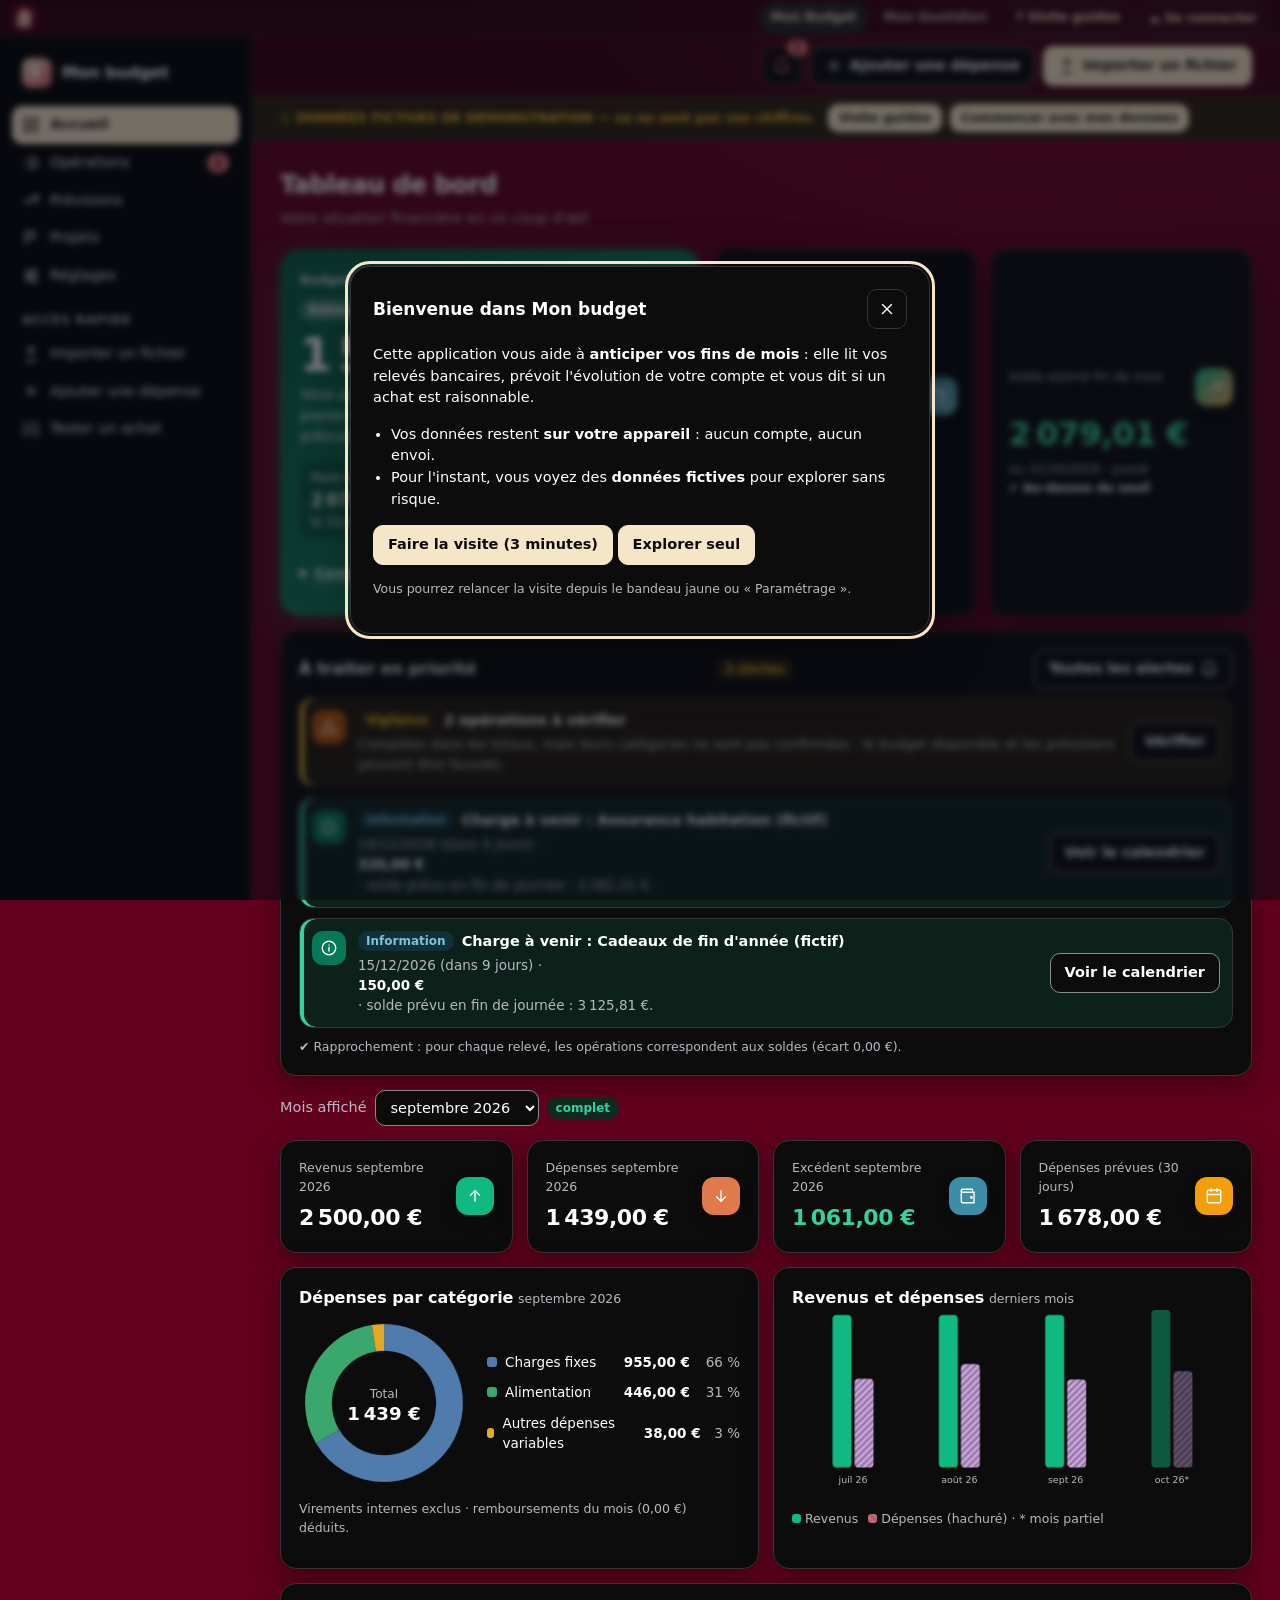
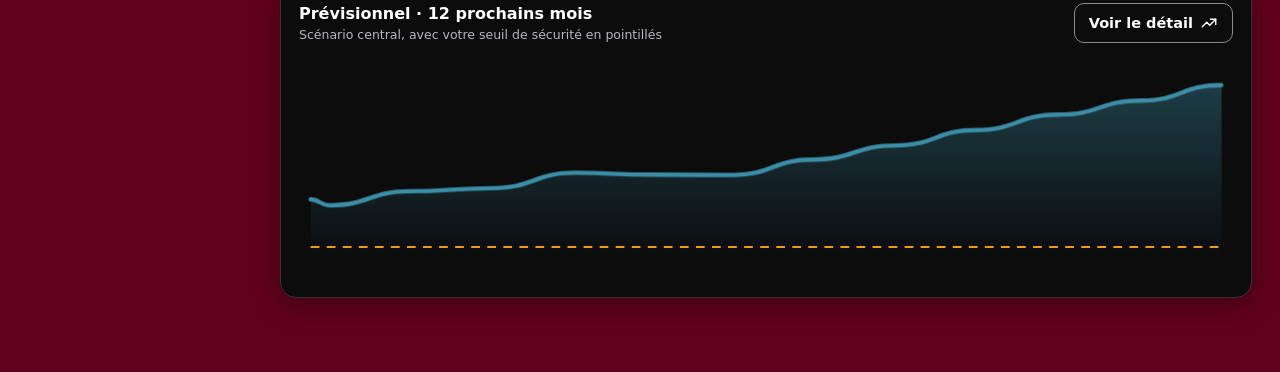
==== commit 9afda0f2: "Add files via upload" ====
--- a/budget.html
+++ b/budget.html
@@ -275,6 +275,21 @@
 @media(max-width:900px){.subnav{margin:-4px -14px 16px;padding:2px 14px 6px}.sn{min-height:44px}}
 
 .btn:not(.pri),button.g,button.a.g{border:1.5px solid var(--bord-c);font-weight:650}.btn.ko,button.ko{background:transparent;color:var(--ko);border:1.5px solid var(--ko)}.btn.ko:hover{background:var(--ko-soft)}
+
+/* THEME NOIR : fond bordeaux, structure noire */
+html:root{color-scheme:dark;--bg:#62011d;--bgbase:#62011d;--surface:#0c0c0d;--surface2:#18181b;--bord:#34343a;--bord-c:#8a8a93;--txt:#fff;--muted:#b8b8c0;--acc:#f6e6c8;--acc2:#e8737a;--acc-soft:#26262b;--acc-s:#f6e6c8;--btn:#f6e6c8;--btn-h:#fff;--ok:#34d399;--ok-soft:#0e2a21;--warn:#fbbf24;--warn-soft:#2b2210;--ko:#ff6b5e;--ko-soft:#3a1214;--inf:#7cc3d6;--inf-soft:#12303a;--grid:rgba(246,230,200,.05);--ia:0;--sh:0 8px 28px rgba(0,0,0,.35)}
+html,body{background:radial-gradient(1100px 700px at 85% -10%,#7d0c2c,transparent 60%),#62011d;background-attachment:fixed}
+.bg{display:none!important}
+aside{background:#050506!important;-webkit-backdrop-filter:none!important;backdrop-filter:none!important}
+.carte:not(.h1){background:var(--surface)!important;-webkit-backdrop-filter:none!important;backdrop-filter:none!important}
+.top{background:rgba(0,0,0,.4)!important;-webkit-backdrop-filter:none!important;backdrop-filter:none!important}
+body #maison-bar{background:rgba(0,0,0,.5)!important}
+.btn.pri,button.a,.sn.on,.chip.on,.racc.pri,.go,.it.on,.tb.on,.tile.on{background:var(--btn)!important;border-color:var(--btn)!important;color:#0c0c0d!important;box-shadow:none!important}
+.btn.pri:hover,button.a:hover{background:#fff!important}
+.it.on svg,.it.on span,.tb.on svg{color:#0c0c0d}
+.btn.pri svg,button.a svg{color:#0c0c0d}
+.pill,.av.p0{background:#e8737a!important;border-color:#e8737a!important;color:#1a0409!important}
+button.g,button.a.g,.btn:not(.pri):not(.ko){background:var(--surface);color:var(--txt);border:1.5px solid var(--bord-c)}
 </style><link rel="icon" href="icone.png"><link rel="apple-touch-icon" href="icone.png">
 <script src="maison.js" defer></script>
 </head><body>
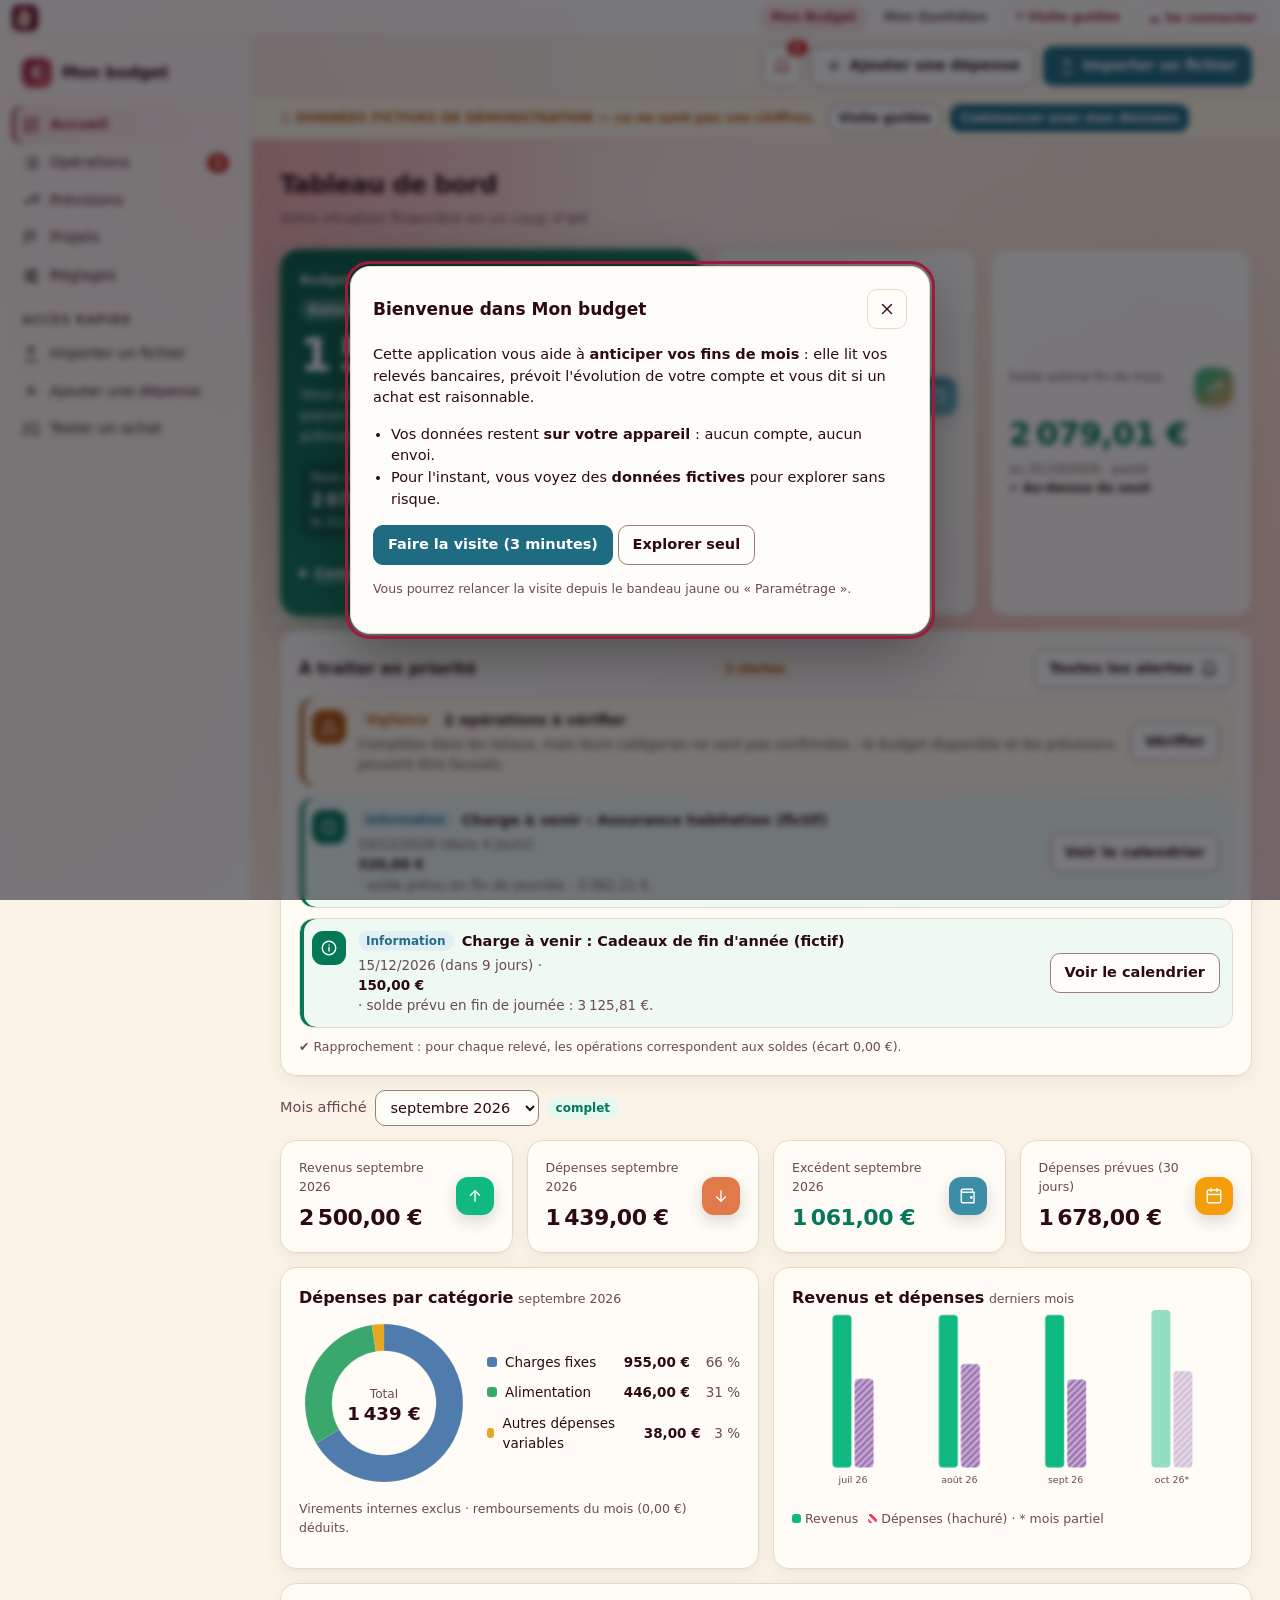
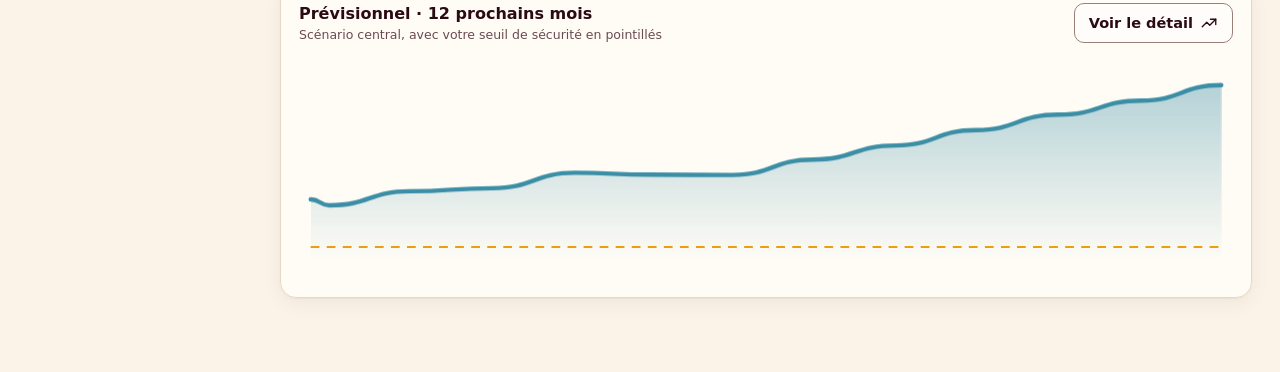
==== commit 4a23d6f9: "Add files via upload" ====
--- a/budget.html
+++ b/budget.html
@@ -1,5 +1,5 @@
 <!doctype html>
-<html lang="fr" data-espace="budget"><head><meta charset="utf-8">
+<html lang="fr" data-espace="budget"><head><meta charset="utf-8"><script>try{document.documentElement.setAttribute("data-theme",localStorage.getItem("maison.theme")||"creme-bleu")}catch(e){}</script>
 <meta name="viewport" content="width=device-width, initial-scale=1, viewport-fit=cover"><meta name="theme-color" content="#62011d">
 <title>Mon budget</title>
 
@@ -276,23 +276,9 @@
 
 .btn:not(.pri),button.g,button.a.g{border:1.5px solid var(--bord-c);font-weight:650}.btn.ko,button.ko{background:transparent;color:var(--ko);border:1.5px solid var(--ko)}.btn.ko:hover{background:var(--ko-soft)}
 
-/* THEME NOIR : fond bordeaux, structure noire */
-html:root{color-scheme:dark;--bg:#62011d;--bgbase:#62011d;--surface:#0c0c0d;--surface2:#18181b;--bord:#34343a;--bord-c:#8a8a93;--txt:#fff;--muted:#b8b8c0;--acc:#f6e6c8;--acc2:#e8737a;--acc-soft:#26262b;--acc-s:#f6e6c8;--btn:#f6e6c8;--btn-h:#fff;--ok:#34d399;--ok-soft:#0e2a21;--warn:#fbbf24;--warn-soft:#2b2210;--ko:#ff6b5e;--ko-soft:#3a1214;--inf:#7cc3d6;--inf-soft:#12303a;--grid:rgba(246,230,200,.05);--ia:0;--sh:0 8px 28px rgba(0,0,0,.35)}
-html,body{background:radial-gradient(1100px 700px at 85% -10%,#7d0c2c,transparent 60%),#62011d;background-attachment:fixed}
-.bg{display:none!important}
-aside{background:#050506!important;-webkit-backdrop-filter:none!important;backdrop-filter:none!important}
-.carte:not(.h1){background:var(--surface)!important;-webkit-backdrop-filter:none!important;backdrop-filter:none!important}
-.top{background:rgba(0,0,0,.4)!important;-webkit-backdrop-filter:none!important;backdrop-filter:none!important}
-body #maison-bar{background:rgba(0,0,0,.5)!important}
-.btn.pri,button.a,.sn.on,.chip.on,.racc.pri,.go,.it.on,.tb.on,.tile.on{background:var(--btn)!important;border-color:var(--btn)!important;color:#0c0c0d!important;box-shadow:none!important}
-.btn.pri:hover,button.a:hover{background:#fff!important}
-.it.on svg,.it.on span,.tb.on svg{color:#0c0c0d}
-.btn.pri svg,button.a svg{color:#0c0c0d}
-.pill,.av.p0{background:#e8737a!important;border-color:#e8737a!important;color:#1a0409!important}
-button.g,button.a.g,.btn:not(.pri):not(.ko){background:var(--surface);color:var(--txt);border:1.5px solid var(--bord-c)}
 </style><link rel="icon" href="icone.png"><link rel="apple-touch-icon" href="icone.png">
 <script src="maison.js" defer></script>
-</head><body>
+<link rel="stylesheet" href="themes.css"></head><body>
 <div class="bg"><i class="ir c1"></i><i class="ir c2"></i><i class="ir orb orb1"></i><i class="ir orb orb2"></i><i class="ir orb orb3"></i><i class="ir orb orb4"></i><i class="ir sheen"></i></div>
 <a class="skip" href="#vue">Aller au contenu</a><div id="live" class="vh" role="status" aria-live="polite"></div>
 <div class="app"><aside id="side"><div class="logo"><i>€</i>Mon budget</div><nav id="nav" aria-label="Menu principal"></nav></aside>
@@ -1207,6 +1193,7 @@
 function parametrage(){
  const sec=(id,t,d,corps)=>`<section class="carte pa" aria-labelledby="pt-${id}"><h2 class="pa-h" id="pt-${id}">${t}</h2><p class="k">${d}</p>${corps}</section>`,rows=g=>PSPEC.filter(x=>x.g===g).map(pRow).join('');
  return`<div class="note">Chaque réglage est enregistré dès que vous le modifiez, dans cet appareil, avec vos données (il est donc inclus dans vos sauvegardes). Il s'applique aussitôt au tableau de bord, aux prévisions, au simulateur et au calendrier.</div>`
+ +sec('apparence','Apparence','Fond et couleurs des boutons et des encadrés. Ce choix est propre à cet appareil : il n\'est ni sauvegardé ni partagé avec l\'autre personne du foyer.','<div data-theme-slot></div>')
  +sec('finances','Finances','Seuil de sécurité et point de départ des prévisions.',rows('finances')+pDepart())
  +sec('revenus','Revenus','Montant, fréquence et date de versement de vos revenus récurrents. Ce sont les mêmes lignes que dans « Charges et revenus prévus » : rien n\'est dupliqué.',pRevenus())
  +sec('depenses','Dépenses','Budget des dépenses variables, historique utilisé, seuils d\'alerte et catégories.',rows('depenses')+pCats())
--- a/themes.css
+++ b/themes.css
@@ -0,0 +1,63 @@
+/* Notre Maison : thèmes d'apparence (choisis dans Réglages > Apparence, mémorisés par appareil).
+   Le thème par défaut « creme-bleu » correspond au CSS de chaque page : aucune règle ici. */
+
+/* ===== Ancien (bleu-violet) ===== */
+html[data-theme="ancien"]{--btn:#4f46e5;--btn-h:#4338ca;--bg:#f6f7fb;--surface:#fff;--surface2:#f1f3f9;--bord:#e4e7ef;--txt:#0f172a;--muted:#475569;--acc:#4f46e5;--acc2:#8b5cf6;--acc-soft:#eef0ff;--ko:#be123c;--ko-soft:#ffecf0;--acc-s:#4f46e5;--ko-s:#be123c;--bord-c:#7b869a;--inf:#4f46e5;--inf-soft:#eef0ff;--sh:0 1px 2px rgba(15,23,42,.05),0 6px 20px rgba(15,23,42,.05);--bgbase:linear-gradient(160deg,#f8f5ff 0%,#eef6ff 46%,#fff4f9 100%);--ia:.55;--grid:rgba(99,102,241,.08)}
+@media(prefers-color-scheme:dark){html[data-theme="ancien"]{--btn:#4f46e5;--btn-h:#6366f1;--bg:#0a0c12;--surface:#12151d;--surface2:#1a1e29;--bord:#252a38;--txt:#e9ecf4;--muted:#a9b1c6;--acc:#818cf8;--acc2:#a78bfa;--acc-soft:#1b1f3d;--ko:#fb7185;--ko-soft:#2e1219;--bord-c:#7f8aa3;--inf:#a5b4fc;--inf-soft:#1b1f3d;--sh:0 1px 2px rgba(0,0,0,.4),0 6px 20px rgba(0,0,0,.3);--bgbase:linear-gradient(160deg,#0c0a18 0%,#070d1b 50%,#150a1d 100%);--ia:.42;--grid:rgba(129,140,248,.09)}}
+html[data-theme="ancien"] .logo i{background:linear-gradient(135deg,#4f46e5,#7c3aed)}
+html[data-theme="ancien"] .carte.h1{background:linear-gradient(135deg,#4338ca,#6d28d9 60%,#a21caf);box-shadow:0 14px 40px rgba(99,102,241,.4)}
+html[data-theme="ancien"] .c1{background:conic-gradient(from 0deg,#ff8fd8,#8fc7ff,#9dffd6,#ffe69a,#c9a8ff,#ff8fd8)}
+html[data-theme="ancien"] .c2{background:conic-gradient(from 90deg,#7cf0ff,#ffb3e6,#b9a4ff,#aaffcf,#ffd7a1,#7cf0ff)}
+html[data-theme="ancien"] .orb1,html[data-theme="ancien"] .o1{background:radial-gradient(closest-side,rgba(255,122,198,.75),transparent)}
+html[data-theme="ancien"] .orb2,html[data-theme="ancien"] .o2{background:radial-gradient(closest-side,rgba(110,231,255,.75),transparent)}
+html[data-theme="ancien"] .orb3,html[data-theme="ancien"] .o3{background:radial-gradient(closest-side,rgba(167,139,250,.8),transparent)}
+html[data-theme="ancien"] .orb4{background:radial-gradient(closest-side,rgba(134,255,201,.7),transparent)}
+html[data-theme="ancien"] .it.on{background:linear-gradient(90deg,var(--acc-soft),transparent)}
+html[data-theme="ancien"] .pill,html[data-theme="ancien"] .av.p0{background:#4f46e5;border-color:#4f46e5;color:#fff}
+
+/* ===== Crème et bordeaux (version 16 : boutons bordeaux) ===== */
+html[data-theme="creme-bordeaux"]{--btn:#9b1b3c;--btn-h:#7a0f2e}
+@media(prefers-color-scheme:dark){html[data-theme="creme-bordeaux"]{--btn:#b02a46;--btn-h:#c43a56}}
+html[data-theme="creme-bordeaux"] .carte.h1{background:linear-gradient(135deg,#5e0a22,#8f1736 55%,#d65a63);box-shadow:0 14px 40px rgba(214,69,93,.4)}
+html[data-theme="creme-bordeaux"] .logo i{background:linear-gradient(135deg,#9b1b3c,#d65a63)}
+
+/* ===== Famille « fond bordeaux » (bx-…) ===== */
+html[data-theme^="bx-"]{color-scheme:dark;--bg:#62011d;--bgbase:#62011d;--ia:0;--grid:rgba(246,230,200,.05);--sh:0 8px 28px rgba(0,0,0,.35);--onbg:#ffffff;--onbg2:#f0d9de}
+html[data-theme^="bx-"],html[data-theme^="bx-"] body{background:radial-gradient(1100px 700px at 85% -10%,#7d0c2c,transparent 60%),#62011d;background-attachment:fixed}
+html[data-theme^="bx-"] .bg{display:none!important}
+html[data-theme^="bx-"] aside,html[data-theme^="bx-"] .top,html[data-theme^="bx-"] body #maison-bar{background:var(--side)!important;-webkit-backdrop-filter:none!important;backdrop-filter:none!important}
+html[data-theme^="bx-"] .carte:not(.h1){background:var(--surface)!important;-webkit-backdrop-filter:none!important;backdrop-filter:none!important}
+html[data-theme^="bx-"] .btn.pri,html[data-theme^="bx-"] button.a,html[data-theme^="bx-"] .sn.on,html[data-theme^="bx-"] .chip.on,html[data-theme^="bx-"] .racc.pri,html[data-theme^="bx-"] .go,html[data-theme^="bx-"] .it.on,html[data-theme^="bx-"] .tb.on,html[data-theme^="bx-"] .tile.on{background:var(--btn)!important;border-color:var(--btn)!important;color:var(--btn-txt)!important;box-shadow:none!important}
+html[data-theme^="bx-"] .btn.pri:hover,html[data-theme^="bx-"] button.a:hover{filter:brightness(1.12)}
+html[data-theme^="bx-"] .it.on svg,html[data-theme^="bx-"] .it.on span,html[data-theme^="bx-"] .tb.on svg,html[data-theme^="bx-"] .btn.pri svg,html[data-theme^="bx-"] button.a svg{color:var(--btn-txt)}
+html[data-theme^="bx-"] .pill,html[data-theme^="bx-"] .av.p0{background:var(--pill)!important;border-color:var(--pill)!important;color:var(--pill-txt)!important}
+html[data-theme^="bx-"] button.g,html[data-theme^="bx-"] button.a.g,html[data-theme^="bx-"] .btn:not(.pri):not(.ko){background:var(--surface);color:var(--txt);border:1.5px solid var(--bord-c)}
+html[data-theme^="bx-"] .btn.ko{background:transparent;color:var(--ko);border:1.5px solid var(--ko)}
+html[data-theme^="bx-"] .ph h1,html[data-theme^="bx-"] .pa-h-out{color:var(--onbg)}
+html[data-theme^="bx-"] .ph p,html[data-theme^="bx-"] .ph .k,html[data-theme^="bx-"] .ph2>.k{color:var(--onbg2)}
+html[data-theme^="bx-"] body #maison-bar a.on{background:var(--btn);color:var(--btn-txt)}
+
+/* Noir */
+html[data-theme="bx-noir"]{--surface:#0c0c0d;--surface2:#18181b;--bord:#34343a;--bord-c:#8a8a93;--txt:#fff;--muted:#b8b8c0;--acc:#f6e6c8;--acc2:#e8737a;--acc-soft:#26262b;--acc-s:#f6e6c8;--btn:#f6e6c8;--btn-txt:#0c0c0d;--side:#050506;--pill:#e8737a;--pill-txt:#1a0409;--ok:#34d399;--ok-soft:#0e2a21;--warn:#fbbf24;--warn-soft:#2b2210;--ko:#ff6b5e;--ko-soft:#3a1214;--inf:#7cc3d6;--inf-soft:#12303a}
+/* Crème */
+html[data-theme="bx-creme"]{color-scheme:light;--surface:#fbf3e8;--surface2:#f1e4d0;--bord:#d9c5a8;--bord-c:#111;--txt:#1a0a0f;--muted:#5e4448;--acc:#62011d;--acc2:#b02a46;--acc-soft:#efd9d0;--acc-s:#62011d;--btn:#111;--btn-txt:#fbf3e8;--side:#f6e6c8;--pill:#62011d;--pill-txt:#fbf3e8;--ok:#0b7a52;--ok-soft:#dcefe5;--warn:#8f5405;--warn-soft:#f8e8c4;--ko:#b3261a;--ko-soft:#f8dcd7;--inf:#1f6b82;--inf-soft:#dcecf1}
+/* Sauge */
+html[data-theme="bx-sauge"],html[data-theme="bx-mixte"]{color-scheme:light;--surface:#a9b99b;--surface2:#bccaaf;--bord:#7f9373;--bord-c:#262b28;--txt:#141c16;--muted:#34422f;--acc:#262b28;--acc2:#4f6b4a;--acc-soft:#bccaaf;--acc-s:#262b28;--btn:#262b28;--btn-txt:#f1f3e6;--side:#96a98a;--pill:#262b28;--pill-txt:#f1f3e6;--ok:#0a5a3c;--ok-soft:#c3d6b6;--warn:#6f3f00;--warn-soft:#d8d3a4;--ko:#8f1a10;--ko-soft:#dcc2b6;--inf:#12556b;--inf-soft:#b4cdd0}
+/* Anthracite */
+html[data-theme="bx-anthracite"]{--surface:#3a3f42;--surface2:#474d50;--bord:#6a7175;--bord-c:#c8cdca;--txt:#f4f1ea;--muted:#c8cdca;--acc:#a9b99b;--acc2:#a9b99b;--acc-soft:#474d50;--acc-s:#a9b99b;--btn:#a9b99b;--btn-txt:#141c16;--side:#2b2f31;--pill:#a9b99b;--pill-txt:#141c16;--ok:#4be0ab;--ok-soft:#173a2e;--warn:#fbbf24;--warn-soft:#3b3320;--ko:#ff7a6c;--ko-soft:#46251f;--inf:#8bd0e2;--inf-soft:#1f3e46}
+/* Mixte : menu anthracite, cartes sauge */
+html[data-theme="bx-mixte"]{--side:#2b2f31}
+html[data-theme="bx-mixte"] aside,html[data-theme="bx-mixte"] body #maison-bar{--txt:#f2efe8;--muted:#c3c8c6;--bord:#4a5155;--bord-c:#c3c8c6;--btn:#a9b99b;--btn-txt:#141c16;--acc:#a9b99b;--acc-soft:#474d50;--surface2:#3a3f42;--pill:#a9b99b;--pill-txt:#141c16}
+html[data-theme="bx-mixte"] .top{--txt:#f2efe8}
+
+/* ===== Sélecteur d'apparence ===== */
+.mm-th{display:grid;grid-template-columns:repeat(auto-fill,minmax(200px,1fr));gap:12px;margin-top:12px}
+.mm-th button{all:unset;box-sizing:border-box;cursor:pointer;display:block;border:2px solid var(--bord-c,#999);border-radius:14px;padding:10px;background:var(--surface,#fff);color:var(--txt,#000);font:inherit}
+.mm-th button:focus-visible{outline:3px solid var(--acc,#06c);outline-offset:2px}
+.mm-th button[aria-pressed="true"]{border-color:var(--acc,#06c);box-shadow:0 0 0 3px color-mix(in srgb,var(--acc,#06c) 35%,transparent)}
+.mm-th .sw{display:flex;height:54px;border-radius:9px;overflow:hidden;border:1px solid rgba(0,0,0,.2);margin-bottom:8px}
+.mm-th .sw i{flex:1}.mm-th .sw i:nth-child(1){flex:1.2}
+.mm-th b{display:block;font-size:14px}.mm-th small{display:block;opacity:.8;font-size:12px;line-height:1.35;margin-top:2px}
+.mm-th .ck{float:right;font-weight:800}
+[data-theme-slot]{flex:1 1 100%;width:100%;min-width:0}
+html[data-theme^="bx-"] aside,html[data-theme^="bx-"] .top,html[data-theme^="bx-"] body #maison-bar{color:var(--txt)}
